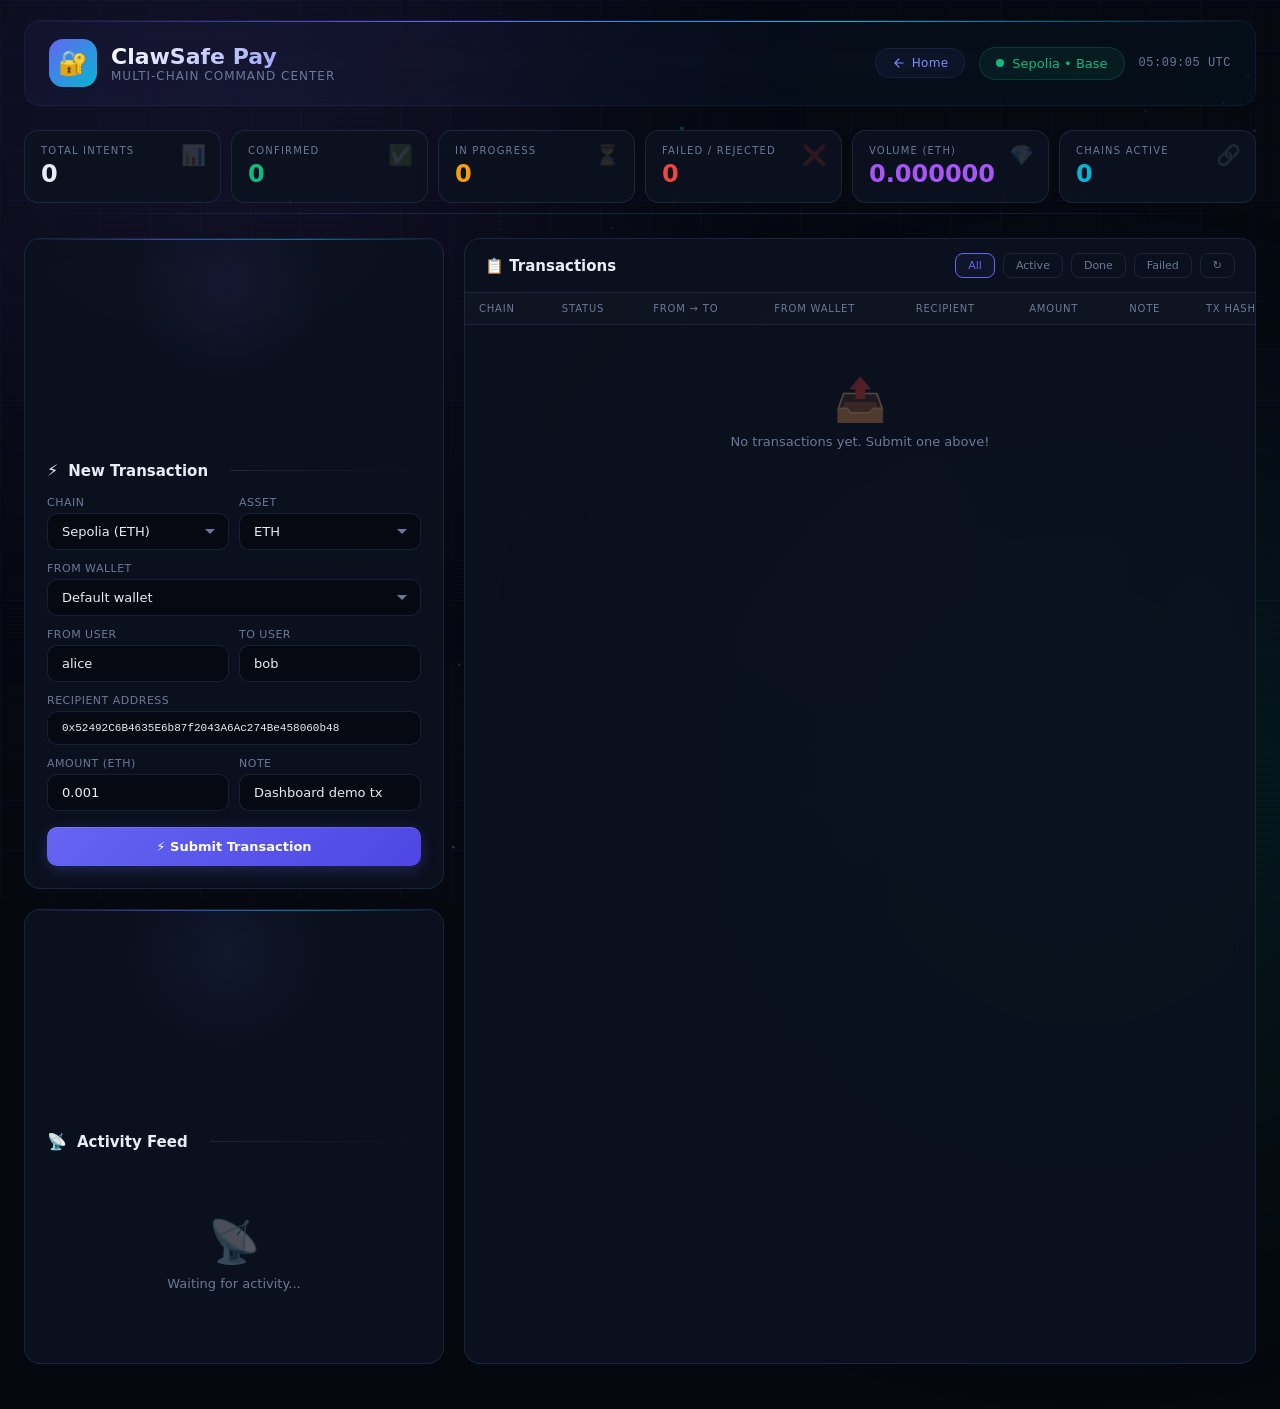
==== dashboard/index.html @ e031e95d "feat: implemented multi-wallet address" ====
<!DOCTYPE html>
<html lang="en">
<head>
<meta charset="UTF-8">
<meta name="viewport" content="width=device-width, initial-scale=1.0">
<title>ClawSafe Pay — Multi-Chain Dashboard</title>
<style>
/* ── Reset & Base ─────────────────────────────────────────────────────── */
*,*::before,*::after{box-sizing:border-box;margin:0;padding:0}
:root{
  --bg:#05080f;--surface:rgba(12,18,32,.85);--surface2:rgba(20,30,52,.7);--border:rgba(56,76,120,.35);
  --text:#e8ecf4;--muted:#6b7a99;--accent:#6366f1;--accent2:#818cf8;
  --green:#10b981;--red:#ef4444;--amber:#f59e0b;--cyan:#06b6d4;
  --blue:#3b82f6;--purple:#a855f7;--pink:#ec4899;
  --glow-accent:rgba(99,102,241,.25);--glow-cyan:rgba(6,182,212,.2);
}
body{font-family:'Inter','SF Pro Display',-apple-system,BlinkMacSystemFont,system-ui,sans-serif;background:var(--bg);color:var(--text);min-height:100vh;overflow-x:hidden}
::selection{background:var(--accent);color:#fff}

/* ── Animated Background ──────────────────────────────────────────────── */
.bg-grid{position:fixed;inset:0;z-index:0;opacity:.04;
  background-image:linear-gradient(var(--accent) 1px,transparent 1px),linear-gradient(90deg,var(--accent) 1px,transparent 1px);
  background-size:50px 50px;animation:gridMove 25s linear infinite}
@keyframes gridMove{to{background-position:50px 50px}}

.bg-glow{position:fixed;width:700px;height:700px;border-radius:50%;filter:blur(140px);opacity:.1;z-index:0;animation:glowPulse 8s ease-in-out infinite alternate}
.bg-glow.g1{background:linear-gradient(135deg,var(--accent),var(--purple));top:-250px;left:-150px}
.bg-glow.g2{background:linear-gradient(135deg,var(--cyan),var(--green));bottom:-250px;right:-150px;animation-delay:4s}
.bg-glow.g3{background:radial-gradient(circle,var(--pink),transparent);top:40%;left:50%;width:400px;height:400px;animation-delay:2s;opacity:.06}
@keyframes glowPulse{0%{opacity:.06;transform:scale(1) rotate(0deg)}100%{opacity:.14;transform:scale(1.15) rotate(3deg)}}

/* Scan line effect */
.scanline{position:fixed;inset:0;z-index:0;pointer-events:none;
  background:repeating-linear-gradient(0deg,transparent,transparent 2px,rgba(99,102,241,.015) 2px,rgba(99,102,241,.015) 4px)}

/* ── Layout ───────────────────────────────────────────────────────────── */
.app{position:relative;z-index:1;max-width:1400px;margin:0 auto;padding:20px 24px}

/* ── Header ───────────────────────────────────────────────────────────── */
header{display:flex;align-items:center;justify-content:space-between;margin-bottom:24px;padding:18px 24px;
  background:linear-gradient(135deg,rgba(99,102,241,.06),rgba(6,182,212,.04));
  border:1px solid rgba(99,102,241,.12);border-radius:16px;backdrop-filter:blur(16px);
  position:relative;overflow:hidden}
header::before{content:'';position:absolute;top:0;left:0;right:0;height:1px;background:linear-gradient(90deg,transparent,var(--accent),var(--cyan),transparent);animation:headerShine 4s linear infinite}
@keyframes headerShine{0%{opacity:.3}50%{opacity:.8}100%{opacity:.3}}

.logo{display:flex;align-items:center;gap:14px}
.logo-icon{width:48px;height:48px;border-radius:14px;
  background:linear-gradient(135deg,var(--accent),var(--cyan));
  display:flex;align-items:center;justify-content:center;font-size:24px;
  position:relative;animation:logoGlow 4s ease-in-out infinite alternate}
.logo-icon::after{content:'';position:absolute;inset:-2px;border-radius:16px;
  background:linear-gradient(135deg,var(--accent),var(--cyan));opacity:0;
  animation:logoRing 4s ease-in-out infinite alternate;filter:blur(8px)}
@keyframes logoGlow{0%{box-shadow:0 0 20px rgba(99,102,241,.4)}100%{box-shadow:0 0 35px rgba(6,182,212,.5)}}
@keyframes logoRing{0%{opacity:.2}100%{opacity:.4}}
.logo h1{font-size:22px;font-weight:700;background:linear-gradient(135deg,#fff,var(--accent2),var(--cyan));-webkit-background-clip:text;-webkit-text-fill-color:transparent;background-size:200% 200%;animation:gradShift 6s ease-in-out infinite}
@keyframes gradShift{0%,100%{background-position:0% 50%}50%{background-position:100% 50%}}
.logo .sub{font-size:12px;color:var(--muted);font-weight:400;letter-spacing:1px;text-transform:uppercase}

.header-right{display:flex;align-items:center;gap:14px}
.chain-selector{display:flex;align-items:center;gap:8px;padding:8px 16px;border-radius:99px;
  background:rgba(16,185,129,.08);border:1px solid rgba(16,185,129,.2);font-size:13px;color:var(--green);font-weight:500}
.chain-dot{width:8px;height:8px;border-radius:50%;background:var(--green);animation:blink 2s ease-in-out infinite;flex-shrink:0}
@keyframes blink{0%,100%{opacity:1}50%{opacity:.3}}
.live-clock{font-family:'JetBrains Mono','Fira Code',monospace;font-size:12px;color:var(--muted);letter-spacing:.5px}

/* ── Stats Bar ────────────────────────────────────────────────────────── */
.stats{display:grid;grid-template-columns:repeat(6,1fr);gap:10px;margin-bottom:24px}
.stat-card{padding:14px 16px;border-radius:14px;background:var(--surface);border:1px solid var(--border);
  transition:all .35s cubic-bezier(.4,0,.2,1);position:relative;overflow:hidden}
.stat-card .stat-icon{position:absolute;top:12px;right:14px;font-size:20px;opacity:.15;transition:all .35s}
.stat-card:hover .stat-icon{opacity:.4;transform:scale(1.2)}
.stat-card::before{content:'';position:absolute;top:0;left:0;right:0;height:2px;opacity:0;transition:opacity .35s}
.stat-card:nth-child(1)::before{background:linear-gradient(90deg,var(--accent),var(--purple))}
.stat-card:nth-child(2)::before{background:linear-gradient(90deg,var(--green),var(--cyan))}
.stat-card:nth-child(3)::before{background:linear-gradient(90deg,var(--amber),var(--pink))}
.stat-card:nth-child(4)::before{background:linear-gradient(90deg,var(--red),var(--amber))}
.stat-card:nth-child(5)::before{background:linear-gradient(90deg,var(--purple),var(--pink))}
.stat-card:nth-child(6)::before{background:linear-gradient(90deg,var(--cyan),var(--blue))}
.stat-card:hover{border-color:var(--accent);transform:translateY(-3px);box-shadow:0 10px 30px rgba(99,102,241,.12)}
.stat-card:hover::before{opacity:1}
.stat-label{font-size:10px;text-transform:uppercase;letter-spacing:1.2px;color:var(--muted);margin-bottom:4px}
.stat-value{font-size:24px;font-weight:700;font-variant-numeric:tabular-nums;transition:all .3s}
.stat-value.green{color:var(--green)}.stat-value.red{color:var(--red)}.stat-value.amber{color:var(--amber)}
.stat-value.blue{color:var(--blue)}.stat-value.purple{color:var(--purple)}.stat-value.cyan{color:var(--cyan)}

/* ── Two Column Layout ────────────────────────────────────────────────── */
.main-grid{display:grid;grid-template-columns:420px 1fr;gap:20px;margin-bottom:24px}

/* ── Form Panel ───────────────────────────────────────────────────────── */
.panel{padding:22px;border-radius:16px;background:var(--surface);border:1px solid var(--border);backdrop-filter:blur(12px);
  position:relative;overflow:hidden}
.panel::before{content:'';position:absolute;top:0;left:0;right:0;height:1px;
  background:linear-gradient(90deg,transparent,var(--accent),var(--cyan),transparent);opacity:.6}
.panel-glow{position:absolute;top:-80px;right:-80px;width:200px;height:200px;border-radius:50%;
  background:radial-gradient(circle,rgba(99,102,241,.08),transparent 70%);pointer-events:none;z-index:0}
.panel>*{position:relative;z-index:1}
.panel-title{font-size:15px;font-weight:600;margin-bottom:16px;display:flex;align-items:center;gap:10px;position:relative}
.panel-title .icon{font-size:16px;animation:pulseIcon 3s ease-in-out infinite}
@keyframes pulseIcon{0%,100%{opacity:.7;transform:scale(1)}50%{opacity:1;transform:scale(1.15)}}
.panel-title::after{content:'';flex:1;height:1px;background:linear-gradient(90deg,var(--border),transparent);margin-left:12px}

.form-stack{display:flex;flex-direction:column;gap:12px}
.form-group{display:flex;flex-direction:column;gap:4px}
.form-row{display:grid;grid-template-columns:1fr 1fr;gap:10px}
.form-group label{font-size:11px;font-weight:500;color:var(--muted);text-transform:uppercase;letter-spacing:.5px}
.form-group input,.form-group textarea,.form-group select{
  width:100%;min-width:0;padding:10px 14px;border-radius:10px;border:1px solid var(--border);background:rgba(5,8,15,.8);
  color:var(--text);font-size:13px;font-family:inherit;transition:all .25s;outline:none;resize:none}
.form-group input:focus,.form-group textarea:focus,.form-group select:focus{border-color:var(--accent);box-shadow:0 0 0 3px rgba(99,102,241,.15),0 0 20px rgba(99,102,241,.08);background:rgba(8,12,22,.95)}
.form-group input::placeholder,.form-group textarea::placeholder{color:#3a4560}
.form-group select{appearance:none;background-image:url("data:image/svg+xml,%3Csvg xmlns='http://www.w3.org/2000/svg' width='12' height='12' fill='%236b7a99'%3E%3Cpath d='M6 8L1 3h10z'/%3E%3C/svg%3E");background-repeat:no-repeat;background-position:calc(100% - 12px) center}
.form-group select option{background:var(--bg);color:var(--text)}
.form-group input.addr-input{font-family:'JetBrains Mono','Fira Code',monospace;font-size:11px;text-overflow:ellipsis}

.btn{display:inline-flex;align-items:center;justify-content:center;gap:8px;padding:12px 28px;
  border-radius:10px;border:none;font-size:13px;font-weight:600;cursor:pointer;transition:all .25s;font-family:inherit;
  position:relative;overflow:hidden}
.btn-primary{background:linear-gradient(135deg,var(--accent),#4f46e5);color:#fff;
  box-shadow:0 4px 15px rgba(99,102,241,.25),inset 0 1px 0 rgba(255,255,255,.1)}
.btn-primary::before{content:'';position:absolute;inset:0;background:linear-gradient(135deg,transparent,rgba(255,255,255,.15),transparent);transform:translateX(-100%);transition:transform .6s}
.btn-primary:hover::before{transform:translateX(100%)}
.btn-primary:hover{transform:translateY(-2px);box-shadow:0 8px 30px rgba(99,102,241,.45),0 0 60px rgba(99,102,241,.15)}
.btn-primary:active{transform:translateY(0);box-shadow:0 2px 10px rgba(99,102,241,.3)}
.btn-primary:disabled{opacity:.5;cursor:not-allowed;transform:none;box-shadow:none}
.btn-primary .btn-glow{position:absolute;inset:-1px;border-radius:inherit;background:linear-gradient(135deg,var(--accent),var(--cyan),var(--purple));opacity:0;z-index:-1;filter:blur(8px);transition:opacity .3s}
.btn-primary:hover .btn-glow{opacity:.5}

/* ── Activity Timeline ────────────────────────────────────────────────── */
.timeline{max-height:300px;overflow-y:auto;scrollbar-width:thin;scrollbar-color:var(--border) transparent}
.timeline::-webkit-scrollbar{width:4px}
.timeline::-webkit-scrollbar-thumb{background:var(--border);border-radius:2px}
.timeline-item{display:flex;gap:12px;padding:10px 0;border-bottom:1px solid rgba(56,76,120,.15);animation:timelineIn .4s ease-out}
@keyframes timelineIn{from{opacity:0;transform:translateX(-8px)}to{opacity:1;transform:translateX(0)}}
.timeline-dot{width:10px;height:10px;border-radius:50%;margin-top:4px;flex-shrink:0;position:relative}
.timeline-dot::after{content:'';position:absolute;top:12px;left:4px;width:2px;height:calc(100% + 8px);background:var(--border)}
.timeline-item:last-child .timeline-dot::after{display:none}
.timeline-dot.broadcast{background:var(--cyan);box-shadow:0 0 8px var(--glow-cyan)}
.timeline-dot.confirmed{background:var(--green);box-shadow:0 0 8px rgba(16,185,129,.4)}
.timeline-dot.pending{background:var(--amber);box-shadow:0 0 8px rgba(245,158,11,.3);animation:dotPulse 1.5s infinite}
.timeline-dot.failed{background:var(--red);box-shadow:0 0 8px rgba(239,68,68,.3)}
.timeline-dot.signing{background:var(--purple);box-shadow:0 0 8px rgba(168,85,247,.3);animation:dotPulse 1.5s infinite}
@keyframes dotPulse{0%,100%{opacity:1;transform:scale(1)}50%{opacity:.5;transform:scale(1.3)}}
.timeline-content{flex:1;min-width:0}
.timeline-title{font-size:12px;font-weight:600;margin-bottom:2px;display:flex;align-items:center;gap:6px}
.timeline-title .chain-tag{font-size:10px;padding:2px 6px;border-radius:4px;background:rgba(99,102,241,.12);color:var(--accent2);font-weight:500}
.timeline-detail{font-size:11px;color:var(--muted);font-family:'JetBrains Mono',monospace}
.timeline-time{font-size:10px;color:var(--muted);margin-top:2px}

/* ── Transaction Table ────────────────────────────────────────────────── */
.table-wrap{border-radius:16px;overflow:hidden;border:1px solid var(--border);background:var(--surface);backdrop-filter:blur(12px)}
.table-header{display:flex;align-items:center;justify-content:space-between;padding:14px 20px;border-bottom:1px solid var(--border)}
.table-header h2{font-size:15px;font-weight:600;display:flex;align-items:center;gap:8px}
.table-controls{display:flex;align-items:center;gap:8px}
.filter-btn{padding:5px 12px;border-radius:8px;border:1px solid var(--border);background:transparent;
  color:var(--muted);cursor:pointer;font-size:11px;font-weight:500;transition:all .2s;font-family:inherit}
.filter-btn:hover,.filter-btn.active{border-color:var(--accent);color:var(--accent);background:rgba(99,102,241,.06)}
.refresh-btn{padding:5px 12px;border-radius:8px;border:1px solid var(--border);background:transparent;
  color:var(--muted);cursor:pointer;font-size:11px;font-weight:500;transition:all .2s;font-family:inherit}
.refresh-btn:hover{border-color:var(--accent);color:var(--accent)}

.table-scroll{overflow-x:auto}
table{width:100%;border-collapse:collapse;min-width:900px}
thead{background:rgba(255,255,255,.015)}
th{padding:10px 14px;text-align:left;font-size:10px;text-transform:uppercase;letter-spacing:.8px;color:var(--muted);font-weight:500;border-bottom:1px solid var(--border);white-space:nowrap}
td{padding:12px 14px;border-bottom:1px solid rgba(56,76,120,.15);font-size:12px;vertical-align:middle}
tr{transition:background .2s}
tr:hover{background:rgba(99,102,241,.04)}
tr:last-child td{border-bottom:none}

.chain-badge{display:inline-flex;align-items:center;gap:4px;padding:3px 8px;border-radius:6px;font-size:10px;font-weight:600;text-transform:uppercase;letter-spacing:.5px}
.chain-badge.sepolia{background:rgba(99,102,241,.12);color:var(--accent2);border:1px solid rgba(99,102,241,.2)}
.chain-badge.base{background:rgba(59,130,246,.12);color:var(--blue);border:1px solid rgba(59,130,246,.2)}
.chain-badge.solana{background:rgba(168,85,247,.12);color:var(--purple);border:1px solid rgba(168,85,247,.2)}
.chain-badge.bitcoin{background:rgba(245,158,11,.12);color:var(--amber);border:1px solid rgba(245,158,11,.2)}

.addr{font-family:'JetBrains Mono','Fira Code',monospace;font-size:11px;color:var(--cyan);word-break:break-all}
.hash-link{color:var(--cyan);text-decoration:none;font-family:'JetBrains Mono','Fira Code',monospace;font-size:11px;
  transition:color .2s;position:relative}
.hash-link:hover{color:#22d3ee;text-decoration:underline}
.amount{font-weight:600;font-variant-numeric:tabular-nums;font-family:'JetBrains Mono',monospace;font-size:12px}
.note-text{color:var(--muted);font-size:11px;max-width:130px;overflow:hidden;text-overflow:ellipsis;white-space:nowrap}
.time-ago{color:var(--muted);font-size:11px;font-family:'JetBrains Mono',monospace}
.error-text{color:var(--red);font-size:10px;max-width:320px;overflow:hidden;text-overflow:ellipsis;white-space:normal;
  line-height:1.4;margin-top:4px;padding:4px 8px;border-radius:6px;background:rgba(239,68,68,.06);border:1px solid rgba(239,68,68,.12)}

/* ── Status Badges ────────────────────────────────────────────────────── */
.status-badge{display:inline-flex;align-items:center;gap:5px;padding:4px 10px;border-radius:99px;font-size:11px;font-weight:600;white-space:nowrap;transition:all .3s}
.status-pending,.status-building,.status-reviewing{background:rgba(99,102,241,.1);color:var(--accent2);border:1px solid rgba(99,102,241,.18)}
.status-signing,.status-pending_auth,.status-approved{background:rgba(245,158,11,.1);color:var(--amber);border:1px solid rgba(245,158,11,.18)}
.status-broadcast{background:rgba(6,182,212,.1);color:var(--cyan);border:1px solid rgba(6,182,212,.18)}
.status-confirmed{background:rgba(16,185,129,.1);color:var(--green);border:1px solid rgba(16,185,129,.18)}
.status-rejected,.status-expired,.status-failed,.status-blocked{background:rgba(239,68,68,.1);color:var(--red);border:1px solid rgba(239,68,68,.18)}

.status-spinner{width:10px;height:10px;border:2px solid transparent;border-top-color:currentColor;border-radius:50%;animation:spin .7s linear infinite;flex-shrink:0}
@keyframes spin{to{transform:rotate(360deg)}}
.status-pulse{width:7px;height:7px;border-radius:50%;background:currentColor;animation:pulse 1.5s ease-in-out infinite;flex-shrink:0}
@keyframes pulse{0%,100%{opacity:1;transform:scale(1)}50%{opacity:.3;transform:scale(1.5)}}
.status-check::before{content:'✓';font-weight:700;font-size:10px}

/* ── Toast Notification ───────────────────────────────────────────────── */
.toast-container{position:fixed;top:20px;right:20px;z-index:9999;display:flex;flex-direction:column;gap:8px}
.toast{padding:14px 20px;border-radius:12px;font-size:12px;font-weight:500;animation:slideIn .35s cubic-bezier(.4,0,.2,1);
  backdrop-filter:blur(12px);border:1px solid;max-width:380px;position:relative;overflow:hidden}
.toast::before{content:'';position:absolute;bottom:0;left:0;height:2px;background:currentColor;animation:toastTimer 4s linear forwards}
@keyframes toastTimer{from{width:100%}to{width:0%}}
.toast.success{background:rgba(16,185,129,.12);border-color:rgba(16,185,129,.25);color:var(--green)}
.toast.error{background:rgba(239,68,68,.12);border-color:rgba(239,68,68,.25);color:var(--red)}
.toast.info{background:rgba(99,102,241,.12);border-color:rgba(99,102,241,.25);color:var(--accent2)}
@keyframes slideIn{from{transform:translateX(110%);opacity:0}to{transform:translateX(0);opacity:1}}
@keyframes slideOut{from{opacity:1}to{transform:translateX(110%);opacity:0}}

/* ── Row Animations ───────────────────────────────────────────────────── */
.row-enter{animation:rowFade .5s ease-out}
@keyframes rowFade{from{opacity:0;transform:translateY(-6px)}to{opacity:1;transform:translateY(0)}}
.status-update{animation:statusFlash .8s ease-out}
@keyframes statusFlash{0%{background:rgba(99,102,241,.12)}100%{background:transparent}}

/* ── Holo Effect on Cards ─────────────────────────────────────────────── */
.holo{position:relative}
.holo::after{content:'';position:absolute;inset:0;border-radius:inherit;opacity:0;transition:opacity .4s;
  background:linear-gradient(135deg,rgba(99,102,241,.06),rgba(6,182,212,.06),rgba(168,85,247,.06));
  pointer-events:none}
.holo:hover::after{opacity:1}

/* ── Particle Canvas ──────────────────────────────────────────────────── */
#particles{position:fixed;inset:0;z-index:0;pointer-events:none}

/* ── Home nav link ────────────────────────────────────────────────────── */
.home-link{display:inline-flex;align-items:center;gap:6px;padding:7px 16px;border-radius:99px;
  background:rgba(99,102,241,.06);border:1px solid rgba(99,102,241,.15);color:var(--accent2);font-size:12px;
  font-weight:500;text-decoration:none;transition:all .25s;letter-spacing:.3px}
.home-link:hover{background:rgba(99,102,241,.12);border-color:rgba(99,102,241,.3);color:#a5b4fc;transform:translateY(-1px);
  box-shadow:0 4px 12px rgba(99,102,241,.15)}
.home-link svg{width:14px;height:14px;transition:transform .25s}
.home-link:hover svg{transform:translateX(-2px)}

/* ── Animated border keyframe ─────────────────────────────────────────── */
@keyframes borderRotate{0%{--angle:0deg}100%{--angle:360deg}}
.table-wrap{position:relative}
.table-wrap::before{content:'';position:absolute;inset:-1px;border-radius:17px;padding:1px;
  background:conic-gradient(from var(--angle,0deg),transparent 25%,var(--accent) 50%,transparent 75%);
  -webkit-mask:linear-gradient(#fff 0 0) content-box,linear-gradient(#fff 0 0);
  -webkit-mask-composite:xor;mask-composite:exclude;opacity:.15;animation:borderRotate 8s linear infinite;pointer-events:none}

/* ── Success ripple on confirmed ──────────────────────────────────────── */
@keyframes successRipple{0%{box-shadow:0 0 0 0 rgba(16,185,129,.3)}70%{box-shadow:0 0 0 8px rgba(16,185,129,0)}100%{box-shadow:0 0 0 0 rgba(16,185,129,0)}}
.status-confirmed{animation:successRipple 2s ease-out}

/* ── Empty state ──────────────────────────────────────────────────────── */
.empty-state{padding:50px 20px;text-align:center;color:var(--muted)}
.empty-state .icon{font-size:42px;margin-bottom:10px;opacity:.3}
.empty-state p{font-size:13px}

/* ── Responsive ───────────────────────────────────────────────────────── */
@media(max-width:1024px){
  .main-grid{grid-template-columns:1fr}
  .stats{grid-template-columns:repeat(3,1fr)}
}
@media(max-width:768px){
  .stats{grid-template-columns:repeat(2,1fr)}
  header{flex-direction:column;gap:12px;text-align:center}
  .header-right{flex-wrap:wrap;justify-content:center}
}

/* ── Keyframe for counter animation ───────────────────────────────────── */
@keyframes countUp{from{opacity:0;transform:translateY(8px)}to{opacity:1;transform:translateY(0)}}
.stat-value[data-anim]{animation:countUp .4s ease-out}

/* ── Glow line under stats ────────────────────────────────────────────── */
.stats-glow{height:1px;margin:-14px 0 24px;background:linear-gradient(90deg,transparent,var(--accent),var(--cyan),var(--purple),transparent);opacity:.2}
</style>
</head>
<body>

<canvas id="particles"></canvas>
<div class="bg-grid"></div>
<div class="bg-glow g1"></div>
<div class="bg-glow g2"></div>
<div class="bg-glow g3"></div>
<div class="scanline"></div>

<div class="app">
  <!-- Header -->
  <header>
    <div class="logo">
      <div class="logo-icon">🔐</div>
      <div>
        <h1>ClawSafe Pay</h1>
        <div class="sub">Multi-Chain Command Center</div>
      </div>
    </div>
    <div class="header-right">
      <a href="/" class="home-link">
        <svg viewBox="0 0 24 24" fill="none" stroke="currentColor" stroke-width="2" stroke-linecap="round" stroke-linejoin="round"><path d="M19 12H5M12 19l-7-7 7-7"/></svg>
        Home
      </a>
      <div class="chain-selector">
        <span class="chain-dot"></span>
        <span id="activeChains">Sepolia &bull; Base</span>
      </div>
      <div class="live-clock" id="liveClock">00:00:00 UTC</div>
    </div>
  </header>

  <!-- Stats -->
  <div class="stats" id="stats">
    <div class="stat-card holo"><span class="stat-icon">📊</span><div class="stat-label">Total Intents</div><div class="stat-value" id="s-total">0</div></div>
    <div class="stat-card holo"><span class="stat-icon">✅</span><div class="stat-label">Confirmed</div><div class="stat-value green" id="s-confirmed">0</div></div>
    <div class="stat-card holo"><span class="stat-icon">⏳</span><div class="stat-label">In Progress</div><div class="stat-value amber" id="s-pending">0</div></div>
    <div class="stat-card holo"><span class="stat-icon">❌</span><div class="stat-label">Failed / Rejected</div><div class="stat-value red" id="s-failed">0</div></div>
    <div class="stat-card holo"><span class="stat-icon">💎</span><div class="stat-label">Volume (ETH)</div><div class="stat-value purple" id="s-volume">0.000000</div></div>
    <div class="stat-card holo"><span class="stat-icon">🔗</span><div class="stat-label">Chains Active</div><div class="stat-value cyan" id="s-chains">0</div></div>
  </div>
  <div class="stats-glow"></div>

  <!-- Main Grid: Form + Timeline | Table -->
  <div class="main-grid">
    <!-- Left: Form + Timeline -->
    <div style="display:flex;flex-direction:column;gap:20px">
      <!-- Submit Form -->
      <div class="panel holo">
        <div class="panel-glow"></div>
        <div class="panel-title"><span class="icon">⚡</span> New Transaction</div>
        <form id="txForm" autocomplete="off">
          <div class="form-stack">
            <div class="form-row">
              <div class="form-group">
                <label>Chain</label>
                <select id="f-chain">
                  <option value="sepolia" selected>Sepolia (ETH)</option>
                  <option value="base">Base (ETH)</option>
                </select>
              </div>
              <div class="form-group">
                <label>Asset</label>
                <select id="f-asset">
                  <option value="ETH" selected>ETH</option>
                  <option value="USDC">USDC</option>
                  <option value="USDT">USDT</option>
                </select>
              </div>
            </div>
            <div class="form-group">
              <label>From Wallet</label>
              <select id="f-wallet">
                <option value="">Default wallet</option>
              </select>
            </div>
            <div class="form-row">
              <div class="form-group">
                <label>From User</label>
                <input type="text" id="f-from" placeholder="alice" value="alice" required>
              </div>
              <div class="form-group">
                <label>To User</label>
                <input type="text" id="f-to" placeholder="bob" value="bob" required>
              </div>
            </div>
            <div class="form-group">
              <label>Recipient Address</label>
              <input type="text" id="f-addr" class="addr-input" placeholder="0x..." value="0x52492C6B4635E6b87f2043A6Ac274Be458060b48" required>
            </div>
            <div class="form-row">
              <div class="form-group">
                <label>Amount (ETH)</label>
                <input type="text" id="f-amount" placeholder="0.01" value="0.001" required>
              </div>
              <div class="form-group">
                <label>Note</label>
                <input type="text" id="f-note" placeholder="Payment for..." value="Dashboard demo tx">
              </div>
            </div>
            <button type="submit" class="btn btn-primary" id="submitBtn" style="width:100%;margin-top:4px">
              <span class="btn-glow"></span>
              <span id="btnText">⚡ Submit Transaction</span>
              <span id="btnSpinner" style="display:none" class="status-spinner"></span>
            </button>
          </div>
        </form>
      </div>

      <!-- Activity Timeline -->
      <div class="panel holo" style="flex:1;min-height:200px">
        <div class="panel-glow"></div>
        <div class="panel-title"><span class="icon">📡</span> Activity Feed</div>
        <div class="timeline" id="timeline">
          <div class="empty-state" id="timelineEmpty">
            <div class="icon">📡</div>
            <p>Waiting for activity...</p>
          </div>
        </div>
      </div>
    </div>

    <!-- Right: Transaction Table -->
    <div class="table-wrap">
      <div class="table-header">
        <h2>📋 Transactions</h2>
        <div class="table-controls">
          <button class="filter-btn active" data-filter="all" onclick="setFilter('all',this)">All</button>
          <button class="filter-btn" data-filter="active" onclick="setFilter('active',this)">Active</button>
          <button class="filter-btn" data-filter="done" onclick="setFilter('done',this)">Done</button>
          <button class="filter-btn" data-filter="failed" onclick="setFilter('failed',this)">Failed</button>
          <button class="refresh-btn" onclick="fetchIntents()">↻</button>
        </div>
      </div>
      <div class="table-scroll">
        <table>
          <thead>
            <tr>
              <th>Chain</th>
              <th>Status</th>
              <th>From → To</th>
              <th>From Wallet</th>
              <th>Recipient</th>
              <th>Amount</th>
              <th>Note</th>
              <th>Tx Hash</th>
              <th>Time</th>
            </tr>
          </thead>
          <tbody id="txBody"></tbody>
        </table>
      </div>
      <div class="empty-state" id="emptyState">
        <div class="icon">📤</div>
        <p>No transactions yet. Submit one above!</p>
      </div>
    </div>
  </div>
</div>

<div class="toast-container" id="toasts"></div>

<script>
const API = window.location.origin;
const API_KEY = 'change-me-publisher-key';
let prevStatuses = {};
let intentCounter = 0;
let pollTimer = null;
let currentFilter = 'all';
let allData = [];

// ── Chain configs ────────────────────────────────────────────────────
const CHAIN_INFO = {
  sepolia: { name:'Sepolia', asset:'ETH', explorer:'https://sepolia.etherscan.io/tx/', color:'accent2', decimals:18 },
  base:    { name:'Base',    asset:'ETH', explorer:'https://sepolia.basescan.org/tx/',  color:'blue',    decimals:18 },
  solana:  { name:'Solana',  asset:'SOL', explorer:'https://explorer.solana.com/tx/',    color:'purple',  decimals:9  },
  bitcoin: { name:'Bitcoin', asset:'BTC', explorer:'https://mempool.space/tx/',          color:'amber',   decimals:8  },
};

// ── Live Clock ───────────────────────────────────────────────────────
function updateClock() {
  const now = new Date();
  document.getElementById('liveClock').textContent =
    now.toISOString().slice(11,19) + ' UTC';
}
setInterval(updateClock, 1000);
updateClock();

// ── Toast ────────────────────────────────────────────────────────────
function toast(msg, type = 'info') {
  const c = document.getElementById('toasts');
  const el = document.createElement('div');
  el.className = `toast ${type}`;
  el.textContent = msg;
  c.appendChild(el);
  setTimeout(() => { el.style.animation = 'slideOut .35s forwards'; setTimeout(() => el.remove(), 350); }, 4000);
}

// ── Format helpers ───────────────────────────────────────────────────
function weiToDisplay(wei, chain) {
  const info = CHAIN_INFO[chain] || CHAIN_INFO.sepolia;
  const d = info.decimals;
  const val = Number(BigInt(wei)) / Math.pow(10, d);
  return val.toFixed(6) + ' ' + info.asset;
}
function weiToEth(wei) { return Number(BigInt(wei)) / 1e18; }
function shortAddr(a) { return a ? a.slice(0, 6) + '\u2026' + a.slice(-4) : ''; }
function shortHash(h) { return h ? h.slice(0, 10) + '\u2026' + h.slice(-6) : ''; }
function timeAgo(iso) {
  const s = Math.floor((Date.now() - new Date(iso).getTime()) / 1000);
  if (s < 60) return s + 's ago';
  if (s < 3600) return Math.floor(s / 60) + 'm ago';
  if (s < 86400) return Math.floor(s / 3600) + 'h ago';
  return Math.floor(s / 86400) + 'd ago';
}

function chainBadge(chain) {
  const c = chain || 'sepolia';
  const info = CHAIN_INFO[c] || { name: c };
  return `<span class="chain-badge ${c}">${info.name}</span>`;
}

function explorerLink(hash, chain) {
  if (!hash) return '\u2014';
  const info = CHAIN_INFO[chain] || CHAIN_INFO.sepolia;
  return `<a class="hash-link" href="${info.explorer}${hash}" target="_blank" rel="noopener">${shortHash(hash)}</a>`;
}

function statusBadge(status) {
  const inProgress = ['pending', 'building', 'reviewing'].includes(status);
  const pendingAuth = ['signing', 'pending_auth', 'approved'].includes(status);
  const confirmed = status === 'confirmed';
  const broadcast = status === 'broadcast';
  let inner = '';
  if (inProgress) inner = '<span class="status-spinner"></span>';
  else if (pendingAuth) inner = '<span class="status-pulse"></span>';
  else if (confirmed) inner = '<span class="status-check"></span>';
  else if (broadcast) inner = '<span class="status-spinner"></span>';
  return `<span class="status-badge status-${status}">${inner}${status.replace(/_/g, ' ')}</span>`;
}

// ── Filter ───────────────────────────────────────────────────────────
function setFilter(f, btn) {
  currentFilter = f;
  document.querySelectorAll('.filter-btn').forEach(b => b.classList.remove('active'));
  if (btn) btn.classList.add('active');
  renderTable(allData);
}

function filterData(data) {
  if (currentFilter === 'all') return data;
  const activeStatuses = ['pending','building','reviewing','signing','pending_auth','approved','broadcast'];
  const doneStatuses = ['confirmed'];
  const failedStatuses = ['failed','rejected','expired','blocked','sign_failed'];
  if (currentFilter === 'active') return data.filter(d => activeStatuses.includes(d.status));
  if (currentFilter === 'done') return data.filter(d => doneStatuses.includes(d.status));
  if (currentFilter === 'failed') return data.filter(d => failedStatuses.includes(d.status));
  return data;
}

// ── Fetch intents ────────────────────────────────────────────────────
async function fetchIntents() {
  try {
    const r = await fetch(`${API}/intents`, { headers: { 'X-API-Key': API_KEY } });
    if (!r.ok) throw new Error(`HTTP ${r.status}`);
    const data = await r.json();
    allData = data;
    renderTable(data);
    renderStats(data);
    renderTimeline(data);
  } catch (e) {
    console.error('Fetch error:', e);
  }
}

function renderStats(data) {
  const total = data.length;
  const confirmed = data.filter(d => d.status === 'confirmed').length;
  const pending = data.filter(d => ['signing','pending_auth','approved','pending','building','reviewing','broadcast'].includes(d.status)).length;
  const failed = data.filter(d => ['failed','rejected','expired','blocked'].includes(d.status)).length;
  const vol = data.filter(d => d.status === 'confirmed').reduce((s, d) => s + weiToEth(d.amount_wei), 0);
  const chains = new Set(data.map(d => d.chain || 'sepolia')).size;

  animateValue('s-total', total);
  animateValue('s-confirmed', confirmed);
  animateValue('s-pending', pending);
  animateValue('s-failed', failed);
  document.getElementById('s-volume').textContent = vol.toFixed(6);
  document.getElementById('s-chains').textContent = chains;
}

function animateValue(id, newVal) {
  const el = document.getElementById(id);
  const old = parseInt(el.textContent) || 0;
  if (old !== newVal) {
    el.textContent = newVal;
    el.style.transform = 'scale(1.2)';
    el.style.transition = 'transform .2s';
    setTimeout(() => el.style.transform = 'scale(1)', 200);
  }
}

function renderTimeline(data) {
  const container = document.getElementById('timeline');
  const emptyEl = document.getElementById('timelineEmpty');
  if (!data.length) { emptyEl.style.display = 'block'; return; }
  emptyEl.style.display = 'none';

  const recent = data.slice(0, 15);
  const html = recent.map(d => {
    const chain = d.chain || 'sepolia';
    const info = CHAIN_INFO[chain] || CHAIN_INFO.sepolia;
    let dotClass = 'pending';
    if (d.status === 'confirmed') dotClass = 'confirmed';
    else if (d.status === 'broadcast') dotClass = 'broadcast';
    else if (['signing','pending_auth','approved'].includes(d.status)) dotClass = 'signing';
    else if (['failed','rejected','expired','blocked'].includes(d.status)) dotClass = 'failed';

    return `<div class="timeline-item">
      <div class="timeline-dot ${dotClass}"></div>
      <div class="timeline-content">
        <div class="timeline-title">
          ${d.from_user} \u2192 ${d.to_user}
          <span class="chain-tag">${info.name}</span>
        </div>
        <div class="timeline-detail">${weiToDisplay(d.amount_wei, chain)} \u2022 ${statusBadge(d.status)}</div>
        <div class="timeline-time">${timeAgo(d.created_at)}</div>
      </div>
    </div>`;
  }).join('');
  container.innerHTML = html;
}

function renderTable(data) {
  const filtered = filterData(data);
  const body = document.getElementById('txBody');
  const empty = document.getElementById('emptyState');
  empty.style.display = filtered.length ? 'none' : 'block';

  const html = filtered.map(d => {
    const chain = d.chain || 'sepolia';
    const isNew = !prevStatuses[d.intent_id];
    const changed = prevStatuses[d.intent_id] && prevStatuses[d.intent_id] !== d.status;
    prevStatuses[d.intent_id] = d.status;
    const cls = isNew ? 'row-enter' : (changed ? 'status-update' : '');
    const errTip = d.error_message ? `<div class="error-text" title="${d.error_message.replace(/"/g, '&quot;')}">\u26A0 ${d.error_message}</div>` : '';
    return `<tr class="${cls}">
      <td>${chainBadge(chain)}</td>
      <td>${statusBadge(d.status)}${errTip}</td>
      <td><strong>${d.from_user}</strong> \u2192 <strong>${d.to_user}</strong></td>
      <td class="addr">${d.from_address ? shortAddr(d.from_address) : '\u2014 default'}</td>
      <td class="addr">${shortAddr(d.to_address)}</td>
      <td class="amount">${weiToDisplay(d.amount_wei, chain)}</td>
      <td class="note-text" title="${(d.note||'').replace(/"/g,'&quot;')}">${d.note || '\u2014'}</td>
      <td>${explorerLink(d.tx_hash, chain)}</td>
      <td class="time-ago">${timeAgo(d.created_at)}</td>
    </tr>`;
  }).join('');
  body.innerHTML = html;
}

// ── Submit new intent ────────────────────────────────────────────────
document.getElementById('txForm').addEventListener('submit', async (e) => {
  e.preventDefault();
  const btn = document.getElementById('submitBtn');
  const btnText = document.getElementById('btnText');
  const btnSpin = document.getElementById('btnSpinner');
  btn.disabled = true;
  btnText.textContent = 'Submitting\u2026';
  btnSpin.style.display = 'inline-block';

  const chain = document.getElementById('f-chain').value;
  const asset = document.getElementById('f-asset').value;
  const ethAmount = parseFloat(document.getElementById('f-amount').value);
  const amountWei = BigInt(Math.round(ethAmount * 1e18)).toString();

  intentCounter++;
  const intentId = `dash-${Date.now()}-${intentCounter}`;

  try {
    const r = await fetch(`${API}/intent`, {
      method: 'POST',
      headers: { 'Content-Type': 'application/json', 'X-API-Key': API_KEY },
      body: JSON.stringify({
        intent_id: intentId,
        from_user: document.getElementById('f-from').value,
        to_user: document.getElementById('f-to').value,
        to_address: document.getElementById('f-addr').value,
        from_address: document.getElementById('f-wallet').value,
        amount_wei: amountWei,
        note: document.getElementById('f-note').value,
        chain: chain,
        asset: asset,
      }),
    });
    const data = await r.json();
    if (r.ok) {
      toast(`\u2713 ${intentId} submitted on ${chain}`, 'success');
      fetchIntents();
      startFastPoll();
    } else {
      toast(`\u2717 ${data.detail || JSON.stringify(data)}`, 'error');
    }
  } catch (err) {
    toast(`\u2717 Network error: ${err.message}`, 'error');
  } finally {
    btn.disabled = false;
    btnText.textContent = '\u26A1 Submit Transaction';
    btnSpin.style.display = 'none';
  }
});

// ── Polling ──────────────────────────────────────────────────────────
let fastPollCount = 0;
function startFastPoll() {
  fastPollCount = 0;
  if (pollTimer) clearInterval(pollTimer);
  pollTimer = setInterval(() => {
    fetchIntents();
    fastPollCount++;
    if (fastPollCount > 30) {
      clearInterval(pollTimer);
      pollTimer = setInterval(fetchIntents, 10000);
    }
  }, 3000);
}

// Initial load + slow poll
fetchWallets();
fetchIntents();
pollTimer = setInterval(fetchIntents, 10000);

// ── Fetch available wallets ────────────────────────────────────────────
async function fetchWallets() {
  try {
    const r = await fetch(`${API}/wallets`, { headers: { 'X-API-Key': API_KEY } });
    if (!r.ok) return;
    const data = await r.json();
    const sel = document.getElementById('f-wallet');
    sel.innerHTML = '';
    if (data.wallets && data.wallets.length) {
      data.wallets.forEach((addr, i) => {
        const opt = document.createElement('option');
        opt.value = addr;
        const isDefault = addr.toLowerCase() === (data.default || '').toLowerCase();
        opt.textContent = shortAddr(addr) + (isDefault ? ' (default)' : '');
        if (isDefault) opt.selected = true;
        sel.appendChild(opt);
      });
    } else {
      const opt = document.createElement('option');
      opt.value = '';
      opt.textContent = 'Default wallet';
      sel.appendChild(opt);
    }
  } catch (e) {
    console.error('Failed to fetch wallets:', e);
  }
}

// ── Particle Background ──────────────────────────────────────────────
(function() {
  const canvas = document.getElementById('particles');
  const ctx = canvas.getContext('2d');
  let w, h, particles = [];

  function resize() {
    w = canvas.width = window.innerWidth;
    h = canvas.height = window.innerHeight;
  }
  window.addEventListener('resize', resize);
  resize();

  const COLORS = ['99,102,241','6,182,212','168,85,247','16,185,129'];
  const COUNT = 60;

  for (let i = 0; i < COUNT; i++) {
    particles.push({
      x: Math.random() * w,
      y: Math.random() * h,
      vx: (Math.random() - 0.5) * 0.3,
      vy: (Math.random() - 0.5) * 0.3,
      r: Math.random() * 1.5 + 0.5,
      color: COLORS[Math.floor(Math.random() * COLORS.length)],
      alpha: Math.random() * 0.4 + 0.1,
    });
  }

  function draw() {
    ctx.clearRect(0, 0, w, h);
    for (const p of particles) {
      p.x += p.vx;
      p.y += p.vy;
      if (p.x < 0) p.x = w;
      if (p.x > w) p.x = 0;
      if (p.y < 0) p.y = h;
      if (p.y > h) p.y = 0;
      ctx.beginPath();
      ctx.arc(p.x, p.y, p.r, 0, Math.PI * 2);
      ctx.fillStyle = `rgba(${p.color},${p.alpha})`;
      ctx.fill();
    }
    // Draw connections
    for (let i = 0; i < particles.length; i++) {
      for (let j = i + 1; j < particles.length; j++) {
        const dx = particles[i].x - particles[j].x;
        const dy = particles[i].y - particles[j].y;
        const dist = Math.sqrt(dx * dx + dy * dy);
        if (dist < 120) {
          ctx.beginPath();
          ctx.moveTo(particles[i].x, particles[i].y);
          ctx.lineTo(particles[j].x, particles[j].y);
          ctx.strokeStyle = `rgba(99,102,241,${0.06 * (1 - dist / 120)})`;
          ctx.lineWidth = 0.5;
          ctx.stroke();
        }
      }
    }
    requestAnimationFrame(draw);
  }
  draw();
})();
</script>
</body>
</html>
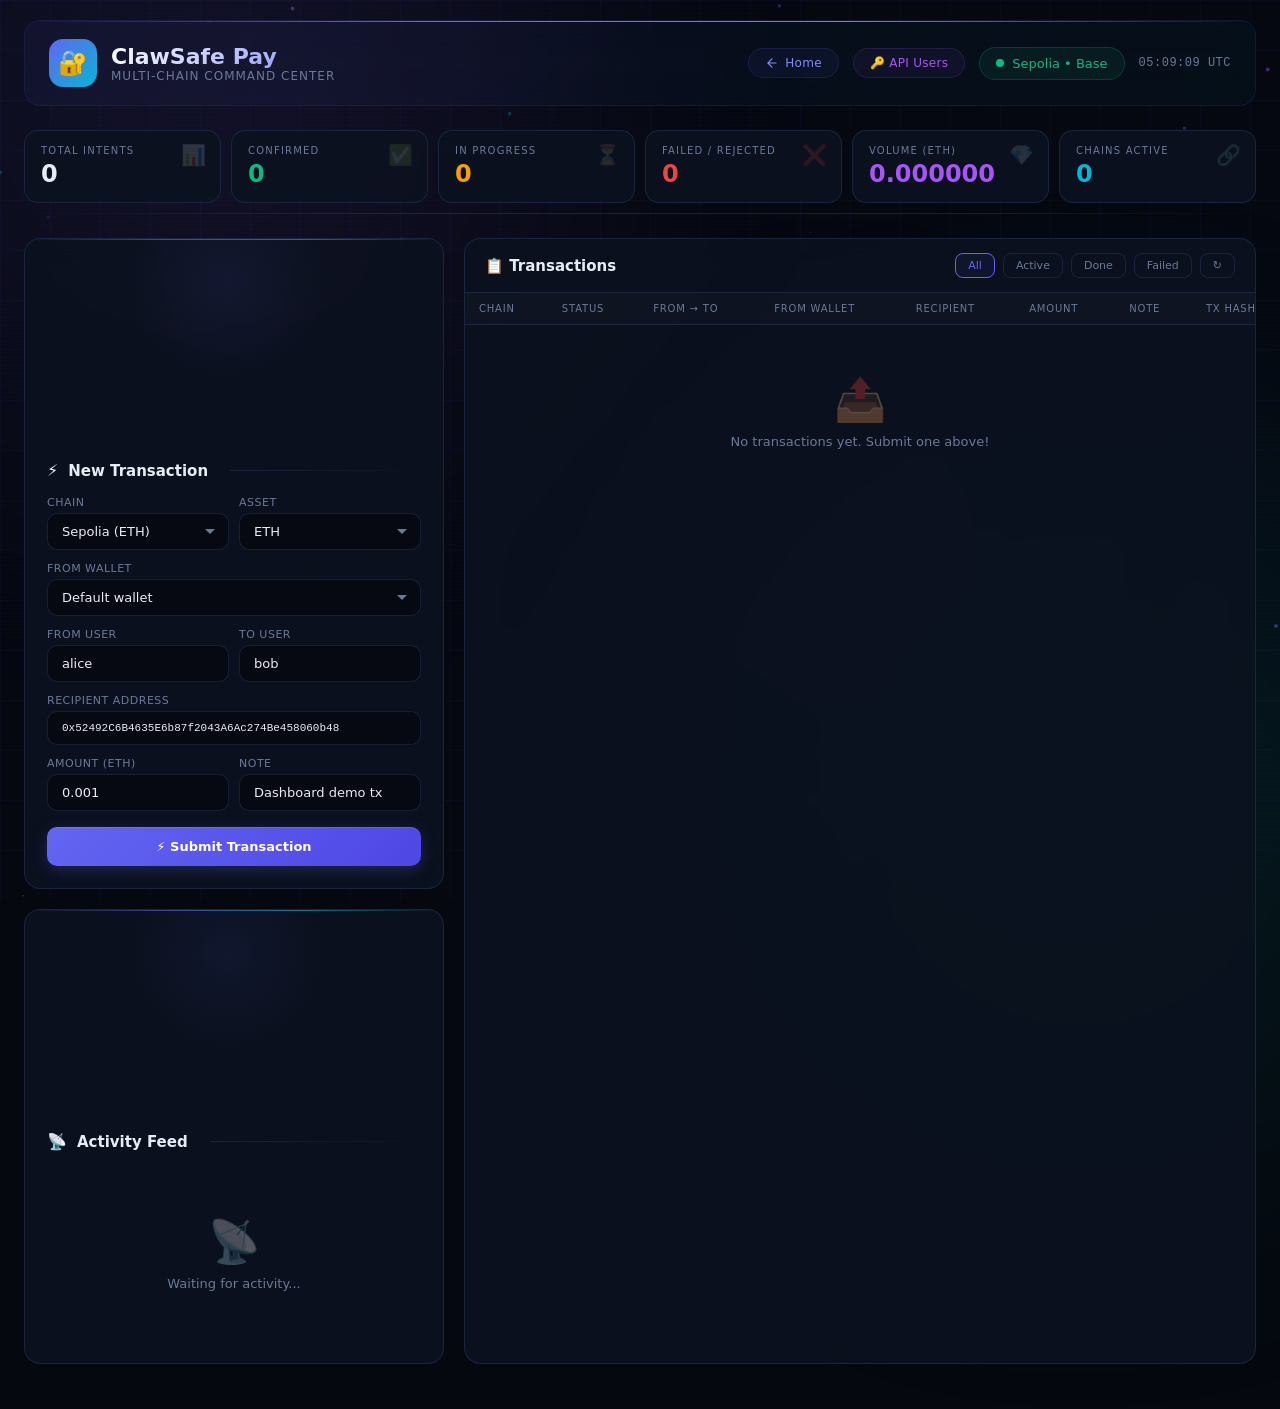
==== commit 728e04ac: "feat: added API key user admin" ====
--- a/dashboard/index.html
+++ b/dashboard/index.html
@@ -295,6 +295,9 @@
       <a href="/" class="home-link">
         <svg viewBox="0 0 24 24" fill="none" stroke="currentColor" stroke-width="2" stroke-linecap="round" stroke-linejoin="round"><path d="M19 12H5M12 19l-7-7 7-7"/></svg>
         Home
+      </a>
+      <a href="/dashboard/api-users" class="home-link" style="background:rgba(168,85,247,.06);border-color:rgba(168,85,247,.15);color:#a855f7">
+        🔑 API Users
       </a>
       <div class="chain-selector">
         <span class="chain-dot"></span>
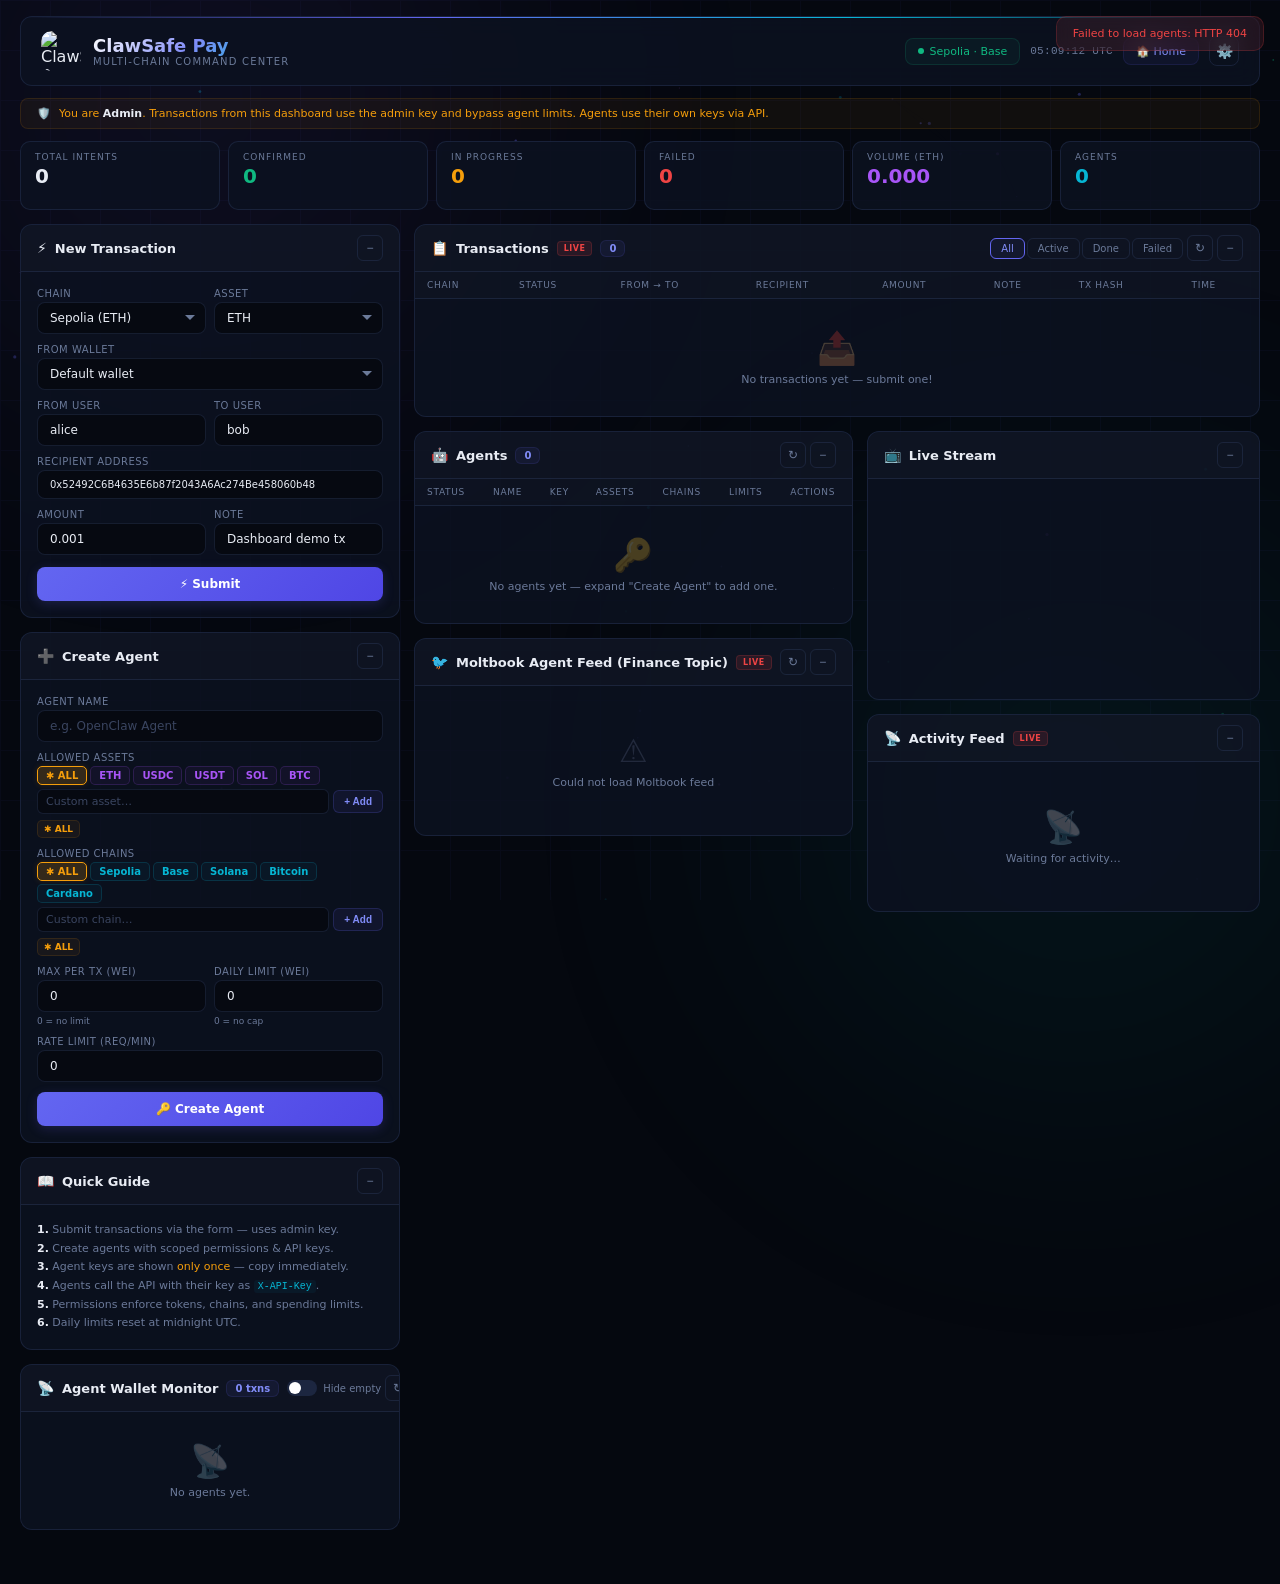
==== commit d2cbf32d: "feat: frontend overhaul" ====
--- a/dashboard/index.html
+++ b/dashboard/index.html
@@ -2,274 +2,363 @@
 <html lang="en">
 <head>
 <meta charset="UTF-8">
-<meta name="viewport" content="width=device-width, initial-scale=1.0">
-<title>ClawSafe Pay — Multi-Chain Dashboard</title>
+<meta name="viewport" content="width=device-width,initial-scale=1">
+<title>ClawSafe Pay — Command Center</title>
 <style>
-/* ── Reset & Base ─────────────────────────────────────────────────────── */
+/* ── Reset & Vars ─────────────────────────────────────────────────── */
 *,*::before,*::after{box-sizing:border-box;margin:0;padding:0}
-:root{
-  --bg:#05080f;--surface:rgba(12,18,32,.85);--surface2:rgba(20,30,52,.7);--border:rgba(56,76,120,.35);
+:root,html[data-theme="midnight"]{
+  --bg:#05080f;--surface:rgba(12,18,32,.88);--surface2:rgba(20,30,52,.7);
+  --border:rgba(56,76,120,.3);--border-hi:rgba(99,102,241,.3);
   --text:#e8ecf4;--muted:#6b7a99;--accent:#6366f1;--accent2:#818cf8;
   --green:#10b981;--red:#ef4444;--amber:#f59e0b;--cyan:#06b6d4;
   --blue:#3b82f6;--purple:#a855f7;--pink:#ec4899;
-  --glow-accent:rgba(99,102,241,.25);--glow-cyan:rgba(6,182,212,.2);
+  --input-bg:rgba(5,8,15,.8);--grid-color:var(--accent);--surface-hover:rgba(99,102,241,.03);
+}
+html[data-theme="slate"]{
+  --bg:#1a1d23;--surface:rgba(38,42,52,.92);--surface2:rgba(48,54,66,.8);
+  --border:rgba(82,88,102,.35);--border-hi:rgba(129,140,248,.3);
+  --text:#e2e4e9;--muted:#8b92a5;--accent:#818cf8;--accent2:#a5b4fc;
+  --green:#34d399;--red:#f87171;--amber:#fbbf24;--cyan:#22d3ee;
+  --blue:#60a5fa;--purple:#c084fc;--pink:#f472b6;
+  --input-bg:rgba(26,29,35,.9);--grid-color:var(--accent);--surface-hover:rgba(129,140,248,.04);
+}
+html[data-theme="ocean"]{
+  --bg:#0c1929;--surface:rgba(16,33,58,.9);--surface2:rgba(22,45,76,.75);
+  --border:rgba(50,100,160,.3);--border-hi:rgba(56,189,248,.3);
+  --text:#dbeafe;--muted:#7097c4;--accent:#38bdf8;--accent2:#7dd3fc;
+  --green:#10b981;--red:#fb7185;--amber:#fbbf24;--cyan:#22d3ee;
+  --blue:#60a5fa;--purple:#a78bfa;--pink:#f472b6;
+  --input-bg:rgba(8,20,38,.85);--grid-color:var(--cyan);--surface-hover:rgba(56,189,248,.04);
+}
+html[data-theme="sand"]{
+  --bg:#f5f0e8;--surface:rgba(255,255,255,.88);--surface2:rgba(245,240,232,.7);
+  --border:rgba(180,170,150,.3);--border-hi:rgba(180,120,60,.3);
+  --text:#2c2416;--muted:#8a7e6e;--accent:#b47a3c;--accent2:#c49254;
+  --green:#059669;--red:#dc2626;--amber:#d97706;--cyan:#0891b2;
+  --blue:#2563eb;--purple:#7c3aed;--pink:#db2777;
+  --input-bg:rgba(255,252,245,.95);--grid-color:var(--accent);--surface-hover:rgba(180,120,60,.04);
+}
+html[data-theme="cloud"]{
+  --bg:#f0f4f8;--surface:rgba(255,255,255,.92);--surface2:rgba(240,244,248,.8);
+  --border:rgba(160,175,195,.3);--border-hi:rgba(99,102,241,.25);
+  --text:#1e293b;--muted:#64748b;--accent:#6366f1;--accent2:#818cf8;
+  --green:#059669;--red:#dc2626;--amber:#d97706;--cyan:#0891b2;
+  --blue:#2563eb;--purple:#7c3aed;--pink:#db2777;
+  --input-bg:rgba(255,255,255,.95);--grid-color:#94a3b8;--surface-hover:rgba(99,102,241,.04);
+}
+html[data-theme="mint"]{
+  --bg:#ecfdf5;--surface:rgba(255,255,255,.9);--surface2:rgba(236,253,245,.8);
+  --border:rgba(110,190,160,.25);--border-hi:rgba(16,185,129,.3);
+  --text:#14332a;--muted:#4a7766;--accent:#059669;--accent2:#10b981;
+  --green:#059669;--red:#dc2626;--amber:#d97706;--cyan:#0891b2;
+  --blue:#2563eb;--purple:#7c3aed;--pink:#db2777;
+  --input-bg:rgba(255,255,255,.95);--grid-color:var(--accent);--surface-hover:rgba(16,185,129,.04);
 }
 body{font-family:'Inter','SF Pro Display',-apple-system,BlinkMacSystemFont,system-ui,sans-serif;background:var(--bg);color:var(--text);min-height:100vh;overflow-x:hidden}
 ::selection{background:var(--accent);color:#fff}
 
-/* ── Animated Background ──────────────────────────────────────────────── */
+/* ── Background ───────────────────────────────────────────────────── */
 .bg-grid{position:fixed;inset:0;z-index:0;opacity:.04;
-  background-image:linear-gradient(var(--accent) 1px,transparent 1px),linear-gradient(90deg,var(--accent) 1px,transparent 1px);
-  background-size:50px 50px;animation:gridMove 25s linear infinite}
-@keyframes gridMove{to{background-position:50px 50px}}
-
-.bg-glow{position:fixed;width:700px;height:700px;border-radius:50%;filter:blur(140px);opacity:.1;z-index:0;animation:glowPulse 8s ease-in-out infinite alternate}
-.bg-glow.g1{background:linear-gradient(135deg,var(--accent),var(--purple));top:-250px;left:-150px}
-.bg-glow.g2{background:linear-gradient(135deg,var(--cyan),var(--green));bottom:-250px;right:-150px;animation-delay:4s}
-.bg-glow.g3{background:radial-gradient(circle,var(--pink),transparent);top:40%;left:50%;width:400px;height:400px;animation-delay:2s;opacity:.06}
-@keyframes glowPulse{0%{opacity:.06;transform:scale(1) rotate(0deg)}100%{opacity:.14;transform:scale(1.15) rotate(3deg)}}
-
-/* Scan line effect */
-.scanline{position:fixed;inset:0;z-index:0;pointer-events:none;
-  background:repeating-linear-gradient(0deg,transparent,transparent 2px,rgba(99,102,241,.015) 2px,rgba(99,102,241,.015) 4px)}
-
-/* ── Layout ───────────────────────────────────────────────────────────── */
-.app{position:relative;z-index:1;max-width:1400px;margin:0 auto;padding:20px 24px}
-
-/* ── Header ───────────────────────────────────────────────────────────── */
-header{display:flex;align-items:center;justify-content:space-between;margin-bottom:24px;padding:18px 24px;
-  background:linear-gradient(135deg,rgba(99,102,241,.06),rgba(6,182,212,.04));
-  border:1px solid rgba(99,102,241,.12);border-radius:16px;backdrop-filter:blur(16px);
-  position:relative;overflow:hidden}
-header::before{content:'';position:absolute;top:0;left:0;right:0;height:1px;background:linear-gradient(90deg,transparent,var(--accent),var(--cyan),transparent);animation:headerShine 4s linear infinite}
-@keyframes headerShine{0%{opacity:.3}50%{opacity:.8}100%{opacity:.3}}
-
-.logo{display:flex;align-items:center;gap:14px}
-.logo-icon{width:48px;height:48px;border-radius:14px;
-  background:linear-gradient(135deg,var(--accent),var(--cyan));
-  display:flex;align-items:center;justify-content:center;font-size:24px;
-  position:relative;animation:logoGlow 4s ease-in-out infinite alternate}
-.logo-icon::after{content:'';position:absolute;inset:-2px;border-radius:16px;
-  background:linear-gradient(135deg,var(--accent),var(--cyan));opacity:0;
-  animation:logoRing 4s ease-in-out infinite alternate;filter:blur(8px)}
-@keyframes logoGlow{0%{box-shadow:0 0 20px rgba(99,102,241,.4)}100%{box-shadow:0 0 35px rgba(6,182,212,.5)}}
-@keyframes logoRing{0%{opacity:.2}100%{opacity:.4}}
-.logo h1{font-size:22px;font-weight:700;background:linear-gradient(135deg,#fff,var(--accent2),var(--cyan));-webkit-background-clip:text;-webkit-text-fill-color:transparent;background-size:200% 200%;animation:gradShift 6s ease-in-out infinite}
-@keyframes gradShift{0%,100%{background-position:0% 50%}50%{background-position:100% 50%}}
-.logo .sub{font-size:12px;color:var(--muted);font-weight:400;letter-spacing:1px;text-transform:uppercase}
-
-.header-right{display:flex;align-items:center;gap:14px}
-.chain-selector{display:flex;align-items:center;gap:8px;padding:8px 16px;border-radius:99px;
-  background:rgba(16,185,129,.08);border:1px solid rgba(16,185,129,.2);font-size:13px;color:var(--green);font-weight:500}
-.chain-dot{width:8px;height:8px;border-radius:50%;background:var(--green);animation:blink 2s ease-in-out infinite;flex-shrink:0}
+  background-image:linear-gradient(var(--grid-color,var(--accent)) 1px,transparent 1px),linear-gradient(90deg,var(--grid-color,var(--accent)) 1px,transparent 1px);
+  background-size:50px 50px;animation:gridDrift 30s linear infinite}
+@keyframes gridDrift{to{background-position:50px 50px}}
+.bg-glow{position:fixed;width:600px;height:600px;border-radius:50%;filter:blur(140px);opacity:.08;z-index:0;animation:glowPulse 8s ease-in-out infinite alternate}
+.bg-glow.g1{background:linear-gradient(135deg,var(--accent),var(--purple));top:-200px;left:-100px}
+.bg-glow.g2{background:linear-gradient(135deg,var(--cyan),var(--green));bottom:-200px;right:-100px;animation-delay:4s}
+@keyframes glowPulse{0%{opacity:.06;transform:scale(1)}100%{opacity:.12;transform:scale(1.1)}}
+#particles{position:fixed;inset:0;z-index:0;pointer-events:none}
+
+/* ── App Container ────────────────────────────────────────────────── */
+.app{position:relative;z-index:1;max-width:1440px;margin:0 auto;padding:16px 20px 40px}
+
+/* ── Header ───────────────────────────────────────────────────────── */
+header{display:flex;align-items:center;justify-content:space-between;margin-bottom:12px;padding:14px 20px;
+  background:var(--surface);border:1px solid var(--border);border-radius:12px;backdrop-filter:blur(12px);position:relative;overflow:visible;z-index:50}
+header::before{content:'';position:absolute;top:0;left:0;right:0;height:1px;background:linear-gradient(90deg,transparent,var(--accent),var(--cyan),transparent);animation:shimmer 4s linear infinite}
+@keyframes shimmer{0%{opacity:.3}50%{opacity:.7}100%{opacity:.3}}
+.logo{display:flex;align-items:center;gap:12px}
+.logo-icon{width:40px;height:40px;border-radius:10px;overflow:hidden;flex-shrink:0}
+.logo-icon img{width:100%;height:100%;object-fit:cover;border-radius:inherit}
+.logo h1{font-size:18px;font-weight:700;background:linear-gradient(135deg,#fff,var(--accent2),var(--cyan));-webkit-background-clip:text;-webkit-text-fill-color:transparent}
+.logo .sub{font-size:10px;color:var(--muted);letter-spacing:1.2px;text-transform:uppercase}
+.hdr-right{display:flex;align-items:center;gap:10px}
+.sys-badge{display:flex;align-items:center;gap:6px;padding:6px 12px;border-radius:8px;background:rgba(16,185,129,.06);border:1px solid rgba(16,185,129,.15);font-size:11px;color:var(--green);font-weight:500}
+.sys-dot{width:6px;height:6px;border-radius:50%;background:var(--green);animation:blink 2s ease-in-out infinite}
 @keyframes blink{0%,100%{opacity:1}50%{opacity:.3}}
-.live-clock{font-family:'JetBrains Mono','Fira Code',monospace;font-size:12px;color:var(--muted);letter-spacing:.5px}
-
-/* ── Stats Bar ────────────────────────────────────────────────────────── */
-.stats{display:grid;grid-template-columns:repeat(6,1fr);gap:10px;margin-bottom:24px}
-.stat-card{padding:14px 16px;border-radius:14px;background:var(--surface);border:1px solid var(--border);
-  transition:all .35s cubic-bezier(.4,0,.2,1);position:relative;overflow:hidden}
-.stat-card .stat-icon{position:absolute;top:12px;right:14px;font-size:20px;opacity:.15;transition:all .35s}
-.stat-card:hover .stat-icon{opacity:.4;transform:scale(1.2)}
-.stat-card::before{content:'';position:absolute;top:0;left:0;right:0;height:2px;opacity:0;transition:opacity .35s}
+.hdr-clock{font-family:'JetBrains Mono','Fira Code',monospace;font-size:11px;color:var(--muted);letter-spacing:.3px}
+.hdr-link{padding:6px 12px;border-radius:8px;background:rgba(99,102,241,.06);border:1px solid rgba(99,102,241,.12);color:var(--accent2);font-size:11px;font-weight:500;text-decoration:none;transition:all .2s}
+.hdr-link:hover{background:rgba(99,102,241,.12);border-color:rgba(99,102,241,.3)}
+
+/* ── Admin Banner ─────────────────────────────────────────────────── */
+.admin-banner{display:flex;align-items:center;gap:8px;padding:8px 16px;margin-bottom:12px;border-radius:8px;background:rgba(245,158,11,.05);border:1px solid rgba(245,158,11,.12);font-size:11px;color:var(--amber)}
+.admin-banner a{color:var(--cyan)}
+.admin-banner strong{color:var(--text)}
+
+/* ── Stats Row ────────────────────────────────────────────────────── */
+.stats{display:grid;grid-template-columns:repeat(6,1fr);gap:8px;margin-bottom:14px}
+.stat-card{padding:10px 14px;border-radius:10px;background:var(--surface);border:1px solid var(--border);transition:all .3s;position:relative;overflow:hidden}
+.stat-card::before{content:'';position:absolute;top:0;left:0;right:0;height:2px;opacity:0;transition:opacity .3s}
 .stat-card:nth-child(1)::before{background:linear-gradient(90deg,var(--accent),var(--purple))}
 .stat-card:nth-child(2)::before{background:linear-gradient(90deg,var(--green),var(--cyan))}
 .stat-card:nth-child(3)::before{background:linear-gradient(90deg,var(--amber),var(--pink))}
 .stat-card:nth-child(4)::before{background:linear-gradient(90deg,var(--red),var(--amber))}
 .stat-card:nth-child(5)::before{background:linear-gradient(90deg,var(--purple),var(--pink))}
 .stat-card:nth-child(6)::before{background:linear-gradient(90deg,var(--cyan),var(--blue))}
-.stat-card:hover{border-color:var(--accent);transform:translateY(-3px);box-shadow:0 10px 30px rgba(99,102,241,.12)}
+.stat-card:hover{border-color:var(--border-hi);transform:translateY(-2px);box-shadow:0 6px 20px rgba(99,102,241,.1)}
 .stat-card:hover::before{opacity:1}
-.stat-label{font-size:10px;text-transform:uppercase;letter-spacing:1.2px;color:var(--muted);margin-bottom:4px}
-.stat-value{font-size:24px;font-weight:700;font-variant-numeric:tabular-nums;transition:all .3s}
-.stat-value.green{color:var(--green)}.stat-value.red{color:var(--red)}.stat-value.amber{color:var(--amber)}
-.stat-value.blue{color:var(--blue)}.stat-value.purple{color:var(--purple)}.stat-value.cyan{color:var(--cyan)}
-
-/* ── Two Column Layout ────────────────────────────────────────────────── */
-.main-grid{display:grid;grid-template-columns:420px 1fr;gap:20px;margin-bottom:24px}
-
-/* ── Form Panel ───────────────────────────────────────────────────────── */
-.panel{padding:22px;border-radius:16px;background:var(--surface);border:1px solid var(--border);backdrop-filter:blur(12px);
-  position:relative;overflow:hidden}
-.panel::before{content:'';position:absolute;top:0;left:0;right:0;height:1px;
-  background:linear-gradient(90deg,transparent,var(--accent),var(--cyan),transparent);opacity:.6}
-.panel-glow{position:absolute;top:-80px;right:-80px;width:200px;height:200px;border-radius:50%;
-  background:radial-gradient(circle,rgba(99,102,241,.08),transparent 70%);pointer-events:none;z-index:0}
-.panel>*{position:relative;z-index:1}
-.panel-title{font-size:15px;font-weight:600;margin-bottom:16px;display:flex;align-items:center;gap:10px;position:relative}
-.panel-title .icon{font-size:16px;animation:pulseIcon 3s ease-in-out infinite}
-@keyframes pulseIcon{0%,100%{opacity:.7;transform:scale(1)}50%{opacity:1;transform:scale(1.15)}}
-.panel-title::after{content:'';flex:1;height:1px;background:linear-gradient(90deg,var(--border),transparent);margin-left:12px}
-
-.form-stack{display:flex;flex-direction:column;gap:12px}
-.form-group{display:flex;flex-direction:column;gap:4px}
-.form-row{display:grid;grid-template-columns:1fr 1fr;gap:10px}
-.form-group label{font-size:11px;font-weight:500;color:var(--muted);text-transform:uppercase;letter-spacing:.5px}
-.form-group input,.form-group textarea,.form-group select{
-  width:100%;min-width:0;padding:10px 14px;border-radius:10px;border:1px solid var(--border);background:rgba(5,8,15,.8);
-  color:var(--text);font-size:13px;font-family:inherit;transition:all .25s;outline:none;resize:none}
-.form-group input:focus,.form-group textarea:focus,.form-group select:focus{border-color:var(--accent);box-shadow:0 0 0 3px rgba(99,102,241,.15),0 0 20px rgba(99,102,241,.08);background:rgba(8,12,22,.95)}
-.form-group input::placeholder,.form-group textarea::placeholder{color:#3a4560}
-.form-group select{appearance:none;background-image:url("data:image/svg+xml,%3Csvg xmlns='http://www.w3.org/2000/svg' width='12' height='12' fill='%236b7a99'%3E%3Cpath d='M6 8L1 3h10z'/%3E%3C/svg%3E");background-repeat:no-repeat;background-position:calc(100% - 12px) center}
-.form-group select option{background:var(--bg);color:var(--text)}
-.form-group input.addr-input{font-family:'JetBrains Mono','Fira Code',monospace;font-size:11px;text-overflow:ellipsis}
-
-.btn{display:inline-flex;align-items:center;justify-content:center;gap:8px;padding:12px 28px;
-  border-radius:10px;border:none;font-size:13px;font-weight:600;cursor:pointer;transition:all .25s;font-family:inherit;
-  position:relative;overflow:hidden}
-.btn-primary{background:linear-gradient(135deg,var(--accent),#4f46e5);color:#fff;
-  box-shadow:0 4px 15px rgba(99,102,241,.25),inset 0 1px 0 rgba(255,255,255,.1)}
-.btn-primary::before{content:'';position:absolute;inset:0;background:linear-gradient(135deg,transparent,rgba(255,255,255,.15),transparent);transform:translateX(-100%);transition:transform .6s}
-.btn-primary:hover::before{transform:translateX(100%)}
-.btn-primary:hover{transform:translateY(-2px);box-shadow:0 8px 30px rgba(99,102,241,.45),0 0 60px rgba(99,102,241,.15)}
-.btn-primary:active{transform:translateY(0);box-shadow:0 2px 10px rgba(99,102,241,.3)}
+.stat-label{font-size:9px;text-transform:uppercase;letter-spacing:1px;color:var(--muted);margin-bottom:2px}
+.stat-value{font-size:20px;font-weight:700;font-variant-numeric:tabular-nums}
+.stat-sub{font-size:9px;color:var(--muted);margin-top:1px}
+.green{color:var(--green)}.red{color:var(--red)}.amber{color:var(--amber)}.blue{color:var(--blue)}.purple{color:var(--purple)}.cyan{color:var(--cyan)}
+
+/* ── Widget System ────────────────────────────────────────────────── */
+.widget{border-radius:12px;background:var(--surface);border:1px solid var(--border);display:flex;flex-direction:column;overflow:hidden;transition:border-color .3s;position:relative}
+.widget:hover{border-color:var(--border-hi)}
+.widget::after{content:'';position:absolute;top:0;left:0;width:2px;height:100%;background:linear-gradient(180deg,var(--accent),transparent);opacity:0;transition:opacity .3s;pointer-events:none;border-radius:12px 0 0 12px}
+.widget:hover::after{opacity:.5}
+.wh{display:flex;align-items:center;justify-content:space-between;padding:10px 16px;border-bottom:1px solid var(--border);background:rgba(255,255,255,.015);flex-shrink:0;gap:8px;min-height:44px}
+.wt{display:flex;align-items:center;gap:8px;font-size:13px;font-weight:600;white-space:nowrap}
+.wt-icon{font-size:14px;flex-shrink:0}
+.live-pill{font-size:8px;font-weight:700;padding:2px 6px;border-radius:4px;background:rgba(239,68,68,.12);color:var(--red);border:1px solid rgba(239,68,68,.18);text-transform:uppercase;letter-spacing:.5px;animation:livePulse 2s ease-in-out infinite}
+@keyframes livePulse{0%,100%{opacity:1}50%{opacity:.4}}
+.wa{display:flex;align-items:center;gap:4px;flex-shrink:0}
+.w-btn{width:26px;height:26px;border-radius:6px;border:1px solid var(--border);background:transparent;color:var(--muted);cursor:pointer;font-size:12px;display:flex;align-items:center;justify-content:center;transition:all .2s;flex-shrink:0}
+.w-btn:hover{border-color:var(--accent);color:var(--accent2);background:rgba(99,102,241,.06)}
+.wb{flex:1;overflow-y:auto;scrollbar-width:thin;scrollbar-color:var(--border) transparent}
+.wb::-webkit-scrollbar{width:4px}
+.wb::-webkit-scrollbar-thumb{background:var(--border);border-radius:2px}
+.wb.pad{padding:16px}
+.widget.collapsed .wb{display:none}
+.widget.collapsed{border-color:rgba(56,76,120,.18)}
+.widget.collapsed .wh{border-bottom:none}
+.w-count{font-size:10px;font-weight:600;padding:2px 8px;border-radius:6px;background:rgba(99,102,241,.08);color:var(--accent2);border:1px solid rgba(99,102,241,.12)}
+
+/* ── Dashboard Grid ───────────────────────────────────────────────── */
+.dash-grid{display:grid;grid-template-columns:380px 1fr;gap:14px;margin-bottom:14px}
+.dash-col{display:flex;flex-direction:column;gap:14px}
+
+/* ── Form Elements ────────────────────────────────────────────────── */
+.form-stack{display:flex;flex-direction:column;gap:10px}
+.form-group{display:flex;flex-direction:column;gap:3px}
+.form-row{display:grid;grid-template-columns:1fr 1fr;gap:8px}
+.form-group label{font-size:10px;font-weight:500;color:var(--muted);text-transform:uppercase;letter-spacing:.5px}
+.form-group input,.form-group select,.form-group textarea{
+  width:100%;min-width:0;padding:8px 12px;border-radius:8px;border:1px solid var(--border);background:var(--input-bg,rgba(5,8,15,.8));
+  color:var(--text);font-size:12px;font-family:inherit;transition:all .2s;outline:none;resize:none}
+.form-group input:focus,.form-group select:focus{border-color:var(--accent);box-shadow:0 0 0 2px rgba(99,102,241,.12)}
+.form-group input::placeholder{color:#3a4560}
+.form-group select{appearance:none;background-image:url("data:image/svg+xml,%3Csvg xmlns='http://www.w3.org/2000/svg' width='10' height='10' fill='%236b7a99'%3E%3Cpath d='M5 7L0 2h10z'/%3E%3C/svg%3E");background-repeat:no-repeat;background-position:calc(100% - 10px) center}
+.form-group select option{background:var(--surface);color:var(--text)}
+.form-hint{font-size:9px;color:var(--muted);margin-top:1px}
+.addr-input{font-family:'JetBrains Mono','Fira Code',monospace;font-size:10px!important;text-overflow:ellipsis}
+
+/* ── Buttons ──────────────────────────────────────────────────────── */
+.btn{display:inline-flex;align-items:center;justify-content:center;gap:6px;padding:10px 20px;border-radius:8px;border:none;font-size:12px;font-weight:600;cursor:pointer;transition:all .2s;font-family:inherit}
+.btn-primary{background:linear-gradient(135deg,var(--accent),#4f46e5);color:#fff;box-shadow:0 3px 12px rgba(99,102,241,.2)}
+.btn-primary:hover{transform:translateY(-1px);box-shadow:0 6px 24px rgba(99,102,241,.35)}
 .btn-primary:disabled{opacity:.5;cursor:not-allowed;transform:none;box-shadow:none}
-.btn-primary .btn-glow{position:absolute;inset:-1px;border-radius:inherit;background:linear-gradient(135deg,var(--accent),var(--cyan),var(--purple));opacity:0;z-index:-1;filter:blur(8px);transition:opacity .3s}
-.btn-primary:hover .btn-glow{opacity:.5}
-
-/* ── Activity Timeline ────────────────────────────────────────────────── */
-.timeline{max-height:300px;overflow-y:auto;scrollbar-width:thin;scrollbar-color:var(--border) transparent}
-.timeline::-webkit-scrollbar{width:4px}
-.timeline::-webkit-scrollbar-thumb{background:var(--border);border-radius:2px}
-.timeline-item{display:flex;gap:12px;padding:10px 0;border-bottom:1px solid rgba(56,76,120,.15);animation:timelineIn .4s ease-out}
-@keyframes timelineIn{from{opacity:0;transform:translateX(-8px)}to{opacity:1;transform:translateX(0)}}
-.timeline-dot{width:10px;height:10px;border-radius:50%;margin-top:4px;flex-shrink:0;position:relative}
-.timeline-dot::after{content:'';position:absolute;top:12px;left:4px;width:2px;height:calc(100% + 8px);background:var(--border)}
-.timeline-item:last-child .timeline-dot::after{display:none}
-.timeline-dot.broadcast{background:var(--cyan);box-shadow:0 0 8px var(--glow-cyan)}
-.timeline-dot.confirmed{background:var(--green);box-shadow:0 0 8px rgba(16,185,129,.4)}
-.timeline-dot.pending{background:var(--amber);box-shadow:0 0 8px rgba(245,158,11,.3);animation:dotPulse 1.5s infinite}
-.timeline-dot.failed{background:var(--red);box-shadow:0 0 8px rgba(239,68,68,.3)}
-.timeline-dot.signing{background:var(--purple);box-shadow:0 0 8px rgba(168,85,247,.3);animation:dotPulse 1.5s infinite}
+.btn-sm{padding:5px 10px;font-size:10px;border-radius:6px}
+.btn-danger{background:rgba(239,68,68,.1);color:var(--red);border:1px solid rgba(239,68,68,.18)}
+.btn-danger:hover{background:rgba(239,68,68,.2)}
+.btn-outline{background:transparent;color:var(--accent2);border:1px solid rgba(99,102,241,.2)}
+.btn-outline:hover{background:rgba(99,102,241,.08)}
+.btn-amber{background:rgba(245,158,11,.1);color:var(--amber);border:1px solid rgba(245,158,11,.18)}
+.btn-amber:hover{background:rgba(245,158,11,.2)}
+
+/* ── Selector System (asset/chain presets) ────────────────────────── */
+.selector-area{display:flex;flex-direction:column;gap:4px}
+.preset-row{display:flex;flex-wrap:wrap;gap:3px}
+.preset-btn{padding:3px 8px;border-radius:5px;font-size:10px;font-weight:600;cursor:pointer;transition:all .2s;border:1px solid;user-select:none}
+.preset-btn.asset{background:rgba(168,85,247,.05);color:var(--purple);border-color:rgba(168,85,247,.18)}
+.preset-btn.asset:hover{background:rgba(168,85,247,.12)}
+.preset-btn.asset.selected{background:rgba(168,85,247,.22);border-color:var(--purple);box-shadow:0 0 6px rgba(168,85,247,.15)}
+.preset-btn.chain{background:rgba(6,182,212,.05);color:var(--cyan);border-color:rgba(6,182,212,.18)}
+.preset-btn.chain:hover{background:rgba(6,182,212,.12)}
+.preset-btn.chain.selected{background:rgba(6,182,212,.22);border-color:var(--cyan);box-shadow:0 0 6px rgba(6,182,212,.15)}
+.preset-btn.wild{background:rgba(245,158,11,.05);color:var(--amber);border-color:rgba(245,158,11,.15)}
+.preset-btn.wild:hover{background:rgba(245,158,11,.12)}
+.preset-btn.wild.selected{background:rgba(245,158,11,.18);border-color:var(--amber);box-shadow:0 0 6px rgba(245,158,11,.15)}
+.custom-add-row{display:flex;gap:4px;align-items:center}
+.custom-add-row input{flex:1;padding:5px 8px;border-radius:6px;border:1px solid var(--border);background:var(--input-bg,rgba(5,8,15,.8));color:var(--text);font-size:11px;outline:none;font-family:inherit}
+.custom-add-row input:focus{border-color:var(--accent)}
+.custom-add-row button{padding:5px 10px;border-radius:6px;border:1px solid rgba(99,102,241,.2);background:rgba(99,102,241,.08);color:var(--accent2);cursor:pointer;font-size:10px;font-weight:600;transition:all .2s;white-space:nowrap}
+.custom-add-row button:hover{background:rgba(99,102,241,.15)}
+.selected-display{display:flex;flex-wrap:wrap;gap:3px;min-height:18px;margin-top:2px}
+
+/* ── Tables ───────────────────────────────────────────────────────── */
+.table-scroll{overflow-x:auto}
+table{width:100%;border-collapse:collapse}
+thead{background:rgba(255,255,255,.012)}
+th{padding:8px 12px;text-align:left;font-size:9px;text-transform:uppercase;letter-spacing:.7px;color:var(--muted);font-weight:500;border-bottom:1px solid var(--border);white-space:nowrap}
+td{padding:10px 12px;border-bottom:1px solid rgba(56,76,120,.12);font-size:11px;vertical-align:middle}
+tr{transition:background .15s}
+tr:hover{background:var(--surface-hover,rgba(99,102,241,.03))}
+tr:last-child td{border-bottom:none}
+.mono{font-family:'JetBrains Mono','Fira Code',monospace;font-size:10px}
+
+/* ── Tx filter buttons ────────────────────────────────────────────── */
+.tx-filters{display:flex;gap:2px}
+.f-btn{padding:4px 10px;border-radius:6px;border:1px solid var(--border);background:transparent;color:var(--muted);cursor:pointer;font-size:10px;font-weight:500;transition:all .2s;font-family:inherit}
+.f-btn:hover,.f-btn.active{border-color:var(--accent);color:var(--accent2);background:rgba(99,102,241,.06)}
+
+/* ── Status & Chain Badges ────────────────────────────────────────── */
+.chain-badge{display:inline-flex;align-items:center;gap:3px;padding:2px 7px;border-radius:5px;font-size:9px;font-weight:600;text-transform:uppercase;letter-spacing:.4px}
+.chain-badge.sepolia{background:rgba(99,102,241,.1);color:var(--accent2);border:1px solid rgba(99,102,241,.18)}
+.chain-badge.base{background:rgba(59,130,246,.1);color:var(--blue);border:1px solid rgba(59,130,246,.18)}
+.chain-badge.solana{background:rgba(168,85,247,.1);color:var(--purple);border:1px solid rgba(168,85,247,.18)}
+.chain-badge.bitcoin{background:rgba(245,158,11,.1);color:var(--amber);border:1px solid rgba(245,158,11,.18)}
+.chain-badge.cardano{background:rgba(6,182,212,.1);color:var(--cyan);border:1px solid rgba(6,182,212,.18)}
+
+.status-badge{display:inline-flex;align-items:center;gap:4px;padding:3px 8px;border-radius:99px;font-size:10px;font-weight:600;white-space:nowrap}
+.status-pending,.status-building,.status-reviewing{background:rgba(99,102,241,.08);color:var(--accent2);border:1px solid rgba(99,102,241,.15)}
+.status-signing,.status-pending_auth,.status-approved{background:rgba(245,158,11,.08);color:var(--amber);border:1px solid rgba(245,158,11,.15)}
+.status-broadcast{background:rgba(6,182,212,.08);color:var(--cyan);border:1px solid rgba(6,182,212,.15)}
+.status-confirmed{background:rgba(16,185,129,.08);color:var(--green);border:1px solid rgba(16,185,129,.15)}
+.status-rejected,.status-expired,.status-failed,.status-blocked,.status-sign_failed{background:rgba(239,68,68,.08);color:var(--red);border:1px solid rgba(239,68,68,.15)}
+.status-spinner{width:8px;height:8px;border:1.5px solid transparent;border-top-color:currentColor;border-radius:50%;animation:spin .7s linear infinite;flex-shrink:0}
+@keyframes spin{to{transform:rotate(360deg)}}
+.status-pulse{width:6px;height:6px;border-radius:50%;background:currentColor;animation:pulse 1.5s ease-in-out infinite;flex-shrink:0}
+@keyframes pulse{0%,100%{opacity:1;transform:scale(1)}50%{opacity:.3;transform:scale(1.4)}}
+.status-check::before{content:'✓';font-weight:700;font-size:9px}
+
+.badge{display:inline-flex;align-items:center;gap:3px;padding:2px 6px;border-radius:5px;font-size:9px;font-weight:600}
+.badge-active{background:rgba(16,185,129,.08);color:var(--green);border:1px solid rgba(16,185,129,.15)}
+.badge-inactive{background:rgba(239,68,68,.08);color:var(--red);border:1px solid rgba(239,68,68,.15)}
+.badge-asset{background:rgba(168,85,247,.08);color:var(--purple);border:1px solid rgba(168,85,247,.15);margin:1px}
+.badge-chain{background:rgba(6,182,212,.08);color:var(--cyan);border:1px solid rgba(6,182,212,.15);margin:1px}
+.badge-wildcard{background:rgba(245,158,11,.06);color:var(--amber);border:1px solid rgba(245,158,11,.12)}
+
+/* ── Address / Hash / Amount ──────────────────────────────────────── */
+.addr{font-family:'JetBrains Mono','Fira Code',monospace;font-size:10px;color:var(--cyan);word-break:break-all}
+.hash-link{color:var(--cyan);text-decoration:none;font-family:'JetBrains Mono','Fira Code',monospace;font-size:10px;transition:color .2s}
+.hash-link:hover{color:#22d3ee;text-decoration:underline}
+.amount{font-weight:600;font-variant-numeric:tabular-nums;font-family:'JetBrains Mono',monospace;font-size:11px}
+.note-text{color:var(--muted);font-size:10px;max-width:100px;overflow:hidden;text-overflow:ellipsis;white-space:nowrap}
+.time-ago{color:var(--muted);font-size:10px;font-family:'JetBrains Mono',monospace}
+.error-text{color:var(--red);font-size:9px;max-width:240px;overflow:hidden;text-overflow:ellipsis;white-space:normal;line-height:1.3;margin-top:3px;padding:3px 6px;border-radius:4px;background:rgba(239,68,68,.05);border:1px solid rgba(239,68,68,.1)}
+
+/* ── Activity Timeline ────────────────────────────────────────────── */
+.timeline{max-height:280px;overflow-y:auto;scrollbar-width:thin;scrollbar-color:var(--border) transparent}
+.timeline-item{display:flex;gap:10px;padding:8px 0;border-bottom:1px solid rgba(56,76,120,.1)}
+.timeline-dot{width:8px;height:8px;border-radius:50%;margin-top:4px;flex-shrink:0}
+.timeline-dot.broadcast{background:var(--cyan);box-shadow:0 0 6px rgba(6,182,212,.3)}
+.timeline-dot.confirmed{background:var(--green);box-shadow:0 0 6px rgba(16,185,129,.3)}
+.timeline-dot.pending{background:var(--amber);box-shadow:0 0 6px rgba(245,158,11,.2);animation:dotPulse 1.5s infinite}
+.timeline-dot.failed{background:var(--red);box-shadow:0 0 6px rgba(239,68,68,.2)}
+.timeline-dot.signing{background:var(--purple);box-shadow:0 0 6px rgba(168,85,247,.2);animation:dotPulse 1.5s infinite}
 @keyframes dotPulse{0%,100%{opacity:1;transform:scale(1)}50%{opacity:.5;transform:scale(1.3)}}
 .timeline-content{flex:1;min-width:0}
-.timeline-title{font-size:12px;font-weight:600;margin-bottom:2px;display:flex;align-items:center;gap:6px}
-.timeline-title .chain-tag{font-size:10px;padding:2px 6px;border-radius:4px;background:rgba(99,102,241,.12);color:var(--accent2);font-weight:500}
-.timeline-detail{font-size:11px;color:var(--muted);font-family:'JetBrains Mono',monospace}
-.timeline-time{font-size:10px;color:var(--muted);margin-top:2px}
-
-/* ── Transaction Table ────────────────────────────────────────────────── */
-.table-wrap{border-radius:16px;overflow:hidden;border:1px solid var(--border);background:var(--surface);backdrop-filter:blur(12px)}
-.table-header{display:flex;align-items:center;justify-content:space-between;padding:14px 20px;border-bottom:1px solid var(--border)}
-.table-header h2{font-size:15px;font-weight:600;display:flex;align-items:center;gap:8px}
-.table-controls{display:flex;align-items:center;gap:8px}
-.filter-btn{padding:5px 12px;border-radius:8px;border:1px solid var(--border);background:transparent;
-  color:var(--muted);cursor:pointer;font-size:11px;font-weight:500;transition:all .2s;font-family:inherit}
-.filter-btn:hover,.filter-btn.active{border-color:var(--accent);color:var(--accent);background:rgba(99,102,241,.06)}
-.refresh-btn{padding:5px 12px;border-radius:8px;border:1px solid var(--border);background:transparent;
-  color:var(--muted);cursor:pointer;font-size:11px;font-weight:500;transition:all .2s;font-family:inherit}
-.refresh-btn:hover{border-color:var(--accent);color:var(--accent)}
-
-.table-scroll{overflow-x:auto}
-table{width:100%;border-collapse:collapse;min-width:900px}
-thead{background:rgba(255,255,255,.015)}
-th{padding:10px 14px;text-align:left;font-size:10px;text-transform:uppercase;letter-spacing:.8px;color:var(--muted);font-weight:500;border-bottom:1px solid var(--border);white-space:nowrap}
-td{padding:12px 14px;border-bottom:1px solid rgba(56,76,120,.15);font-size:12px;vertical-align:middle}
-tr{transition:background .2s}
-tr:hover{background:rgba(99,102,241,.04)}
-tr:last-child td{border-bottom:none}
-
-.chain-badge{display:inline-flex;align-items:center;gap:4px;padding:3px 8px;border-radius:6px;font-size:10px;font-weight:600;text-transform:uppercase;letter-spacing:.5px}
-.chain-badge.sepolia{background:rgba(99,102,241,.12);color:var(--accent2);border:1px solid rgba(99,102,241,.2)}
-.chain-badge.base{background:rgba(59,130,246,.12);color:var(--blue);border:1px solid rgba(59,130,246,.2)}
-.chain-badge.solana{background:rgba(168,85,247,.12);color:var(--purple);border:1px solid rgba(168,85,247,.2)}
-.chain-badge.bitcoin{background:rgba(245,158,11,.12);color:var(--amber);border:1px solid rgba(245,158,11,.2)}
-
-.addr{font-family:'JetBrains Mono','Fira Code',monospace;font-size:11px;color:var(--cyan);word-break:break-all}
-.hash-link{color:var(--cyan);text-decoration:none;font-family:'JetBrains Mono','Fira Code',monospace;font-size:11px;
-  transition:color .2s;position:relative}
-.hash-link:hover{color:#22d3ee;text-decoration:underline}
-.amount{font-weight:600;font-variant-numeric:tabular-nums;font-family:'JetBrains Mono',monospace;font-size:12px}
-.note-text{color:var(--muted);font-size:11px;max-width:130px;overflow:hidden;text-overflow:ellipsis;white-space:nowrap}
-.time-ago{color:var(--muted);font-size:11px;font-family:'JetBrains Mono',monospace}
-.error-text{color:var(--red);font-size:10px;max-width:320px;overflow:hidden;text-overflow:ellipsis;white-space:normal;
-  line-height:1.4;margin-top:4px;padding:4px 8px;border-radius:6px;background:rgba(239,68,68,.06);border:1px solid rgba(239,68,68,.12)}
-
-/* ── Status Badges ────────────────────────────────────────────────────── */
-.status-badge{display:inline-flex;align-items:center;gap:5px;padding:4px 10px;border-radius:99px;font-size:11px;font-weight:600;white-space:nowrap;transition:all .3s}
-.status-pending,.status-building,.status-reviewing{background:rgba(99,102,241,.1);color:var(--accent2);border:1px solid rgba(99,102,241,.18)}
-.status-signing,.status-pending_auth,.status-approved{background:rgba(245,158,11,.1);color:var(--amber);border:1px solid rgba(245,158,11,.18)}
-.status-broadcast{background:rgba(6,182,212,.1);color:var(--cyan);border:1px solid rgba(6,182,212,.18)}
-.status-confirmed{background:rgba(16,185,129,.1);color:var(--green);border:1px solid rgba(16,185,129,.18)}
-.status-rejected,.status-expired,.status-failed,.status-blocked{background:rgba(239,68,68,.1);color:var(--red);border:1px solid rgba(239,68,68,.18)}
-
-.status-spinner{width:10px;height:10px;border:2px solid transparent;border-top-color:currentColor;border-radius:50%;animation:spin .7s linear infinite;flex-shrink:0}
-@keyframes spin{to{transform:rotate(360deg)}}
-.status-pulse{width:7px;height:7px;border-radius:50%;background:currentColor;animation:pulse 1.5s ease-in-out infinite;flex-shrink:0}
-@keyframes pulse{0%,100%{opacity:1;transform:scale(1)}50%{opacity:.3;transform:scale(1.5)}}
-.status-check::before{content:'✓';font-weight:700;font-size:10px}
-
-/* ── Toast Notification ───────────────────────────────────────────────── */
-.toast-container{position:fixed;top:20px;right:20px;z-index:9999;display:flex;flex-direction:column;gap:8px}
-.toast{padding:14px 20px;border-radius:12px;font-size:12px;font-weight:500;animation:slideIn .35s cubic-bezier(.4,0,.2,1);
-  backdrop-filter:blur(12px);border:1px solid;max-width:380px;position:relative;overflow:hidden}
+.timeline-title{font-size:11px;font-weight:600;display:flex;align-items:center;gap:5px}
+.timeline-title .chain-tag{font-size:9px;padding:1px 5px;border-radius:3px;background:rgba(99,102,241,.1);color:var(--accent2)}
+.timeline-detail{font-size:10px;color:var(--muted);font-family:'JetBrains Mono',monospace}
+.timeline-time{font-size:9px;color:var(--muted);margin-top:1px}
+
+/* ── Agent Monitor Cards ──────────────────────────────────────────── */
+.monitor-card{border-bottom:1px solid var(--border);transition:all .3s}
+.monitor-card:last-child{border-bottom:none}
+.monitor-card.deprecated{opacity:.6}
+.monitor-card.deprecated:hover{opacity:.8}
+.mc-head{display:flex;align-items:center;justify-content:space-between;padding:12px 16px;cursor:pointer;user-select:none;transition:background .15s}
+.mc-head:hover{background:rgba(99,102,241,.03)}
+.mc-info{display:flex;align-items:center;gap:10px}
+.mc-icon{width:32px;height:32px;border-radius:8px;display:flex;align-items:center;justify-content:center;font-size:15px;font-weight:700;flex-shrink:0}
+.mc-icon.active-i{background:linear-gradient(135deg,rgba(16,185,129,.12),rgba(6,182,212,.12));color:var(--green)}
+.mc-icon.inactive-i{background:rgba(239,68,68,.08);color:var(--red)}
+.mc-meta h4{font-size:13px;font-weight:600;margin-bottom:1px;display:flex;align-items:center;gap:6px}
+.mc-meta .mc-sub{font-size:10px;color:var(--muted);display:flex;align-items:center;gap:6px}
+.mc-right{display:flex;align-items:center;gap:8px}
+.mc-txn-count{padding:3px 8px;border-radius:6px;font-size:10px;font-weight:600;background:rgba(99,102,241,.06);color:var(--accent2);border:1px solid rgba(99,102,241,.1)}
+.mc-expand{font-size:12px;color:var(--muted);transition:transform .2s}
+.monitor-card.open .mc-expand{transform:rotate(180deg)}
+.mc-body{display:none;border-top:1px solid rgba(56,76,120,.1)}
+.monitor-card.open .mc-body{display:block}
+.mc-body table{min-width:600px}
+.mc-body th{font-size:8px;padding:6px 10px}
+.mc-body td{font-size:10px;padding:8px 10px}
+.mc-empty{padding:20px;text-align:center;color:var(--muted);font-size:11px}
+.deprecated-divider{display:flex;align-items:center;gap:10px;margin:0;padding:10px 16px;color:var(--red);font-size:10px;font-weight:600;text-transform:uppercase;letter-spacing:.8px;background:rgba(239,68,68,.02);border-top:1px solid rgba(239,68,68,.08)}
+.deprecated-divider::after{content:'';flex:1;height:1px;background:rgba(239,68,68,.1)}
+
+/* ── Toggle ───────────────────────────────────────────────────────── */
+.toggle-wrap{display:flex;align-items:center;gap:6px;font-size:10px;color:var(--muted);cursor:pointer;white-space:nowrap}
+.tog{position:relative;width:30px;height:16px;flex-shrink:0}
+.tog input{display:none}
+.tog-slider{position:absolute;inset:0;background:rgba(56,76,120,.35);border-radius:16px;transition:all .2s;cursor:pointer}
+.tog-slider::before{content:'';position:absolute;width:12px;height:12px;border-radius:50%;background:#fff;left:2px;top:2px;transition:transform .2s}
+.tog input:checked+.tog-slider{background:var(--accent)}
+.tog input:checked+.tog-slider::before{transform:translateX(14px)}
+
+/* ── Modals ───────────────────────────────────────────────────────── */
+.modal-overlay{position:fixed;inset:0;background:rgba(0,0,0,.6);backdrop-filter:blur(4px);z-index:1000;display:none;align-items:center;justify-content:center}
+.modal-overlay.active{display:flex}
+.modal{background:var(--surface);border:1px solid var(--border);border-radius:14px;padding:24px;max-width:500px;width:90%;max-height:80vh;overflow-y:auto;position:relative}
+.modal h3{font-size:15px;font-weight:600;margin-bottom:14px;display:flex;align-items:center;gap:8px}
+.modal-close{position:absolute;top:12px;right:12px;background:none;border:none;color:var(--muted);cursor:pointer;font-size:16px;transition:color .2s}
+.modal-close:hover{color:var(--red)}
+.key-display{padding:12px;border-radius:8px;background:rgba(16,185,129,.05);border:1px solid rgba(16,185,129,.15);font-family:'JetBrains Mono',monospace;font-size:11px;color:var(--green);word-break:break-all;margin:10px 0;position:relative}
+.key-display .copy-btn{position:absolute;top:6px;right:6px;padding:3px 8px;border-radius:5px;border:1px solid rgba(16,185,129,.25);background:rgba(16,185,129,.06);color:var(--green);cursor:pointer;font-size:9px;font-weight:600;transition:all .2s}
+.key-display .copy-btn:hover{background:rgba(16,185,129,.15)}
+.key-warning{font-size:10px;color:var(--amber);margin-top:4px;display:flex;align-items:flex-start;gap:4px}
+
+/* ── Toast ────────────────────────────────────────────────────────── */
+.toast-container{position:fixed;top:16px;right:16px;z-index:9999;display:flex;flex-direction:column;gap:6px}
+.toast{padding:10px 16px;border-radius:10px;font-size:11px;font-weight:500;animation:toastIn .3s;backdrop-filter:blur(12px);border:1px solid;max-width:340px;position:relative;overflow:hidden}
 .toast::before{content:'';position:absolute;bottom:0;left:0;height:2px;background:currentColor;animation:toastTimer 4s linear forwards}
-@keyframes toastTimer{from{width:100%}to{width:0%}}
-.toast.success{background:rgba(16,185,129,.12);border-color:rgba(16,185,129,.25);color:var(--green)}
-.toast.error{background:rgba(239,68,68,.12);border-color:rgba(239,68,68,.25);color:var(--red)}
-.toast.info{background:rgba(99,102,241,.12);border-color:rgba(99,102,241,.25);color:var(--accent2)}
-@keyframes slideIn{from{transform:translateX(110%);opacity:0}to{transform:translateX(0);opacity:1}}
-@keyframes slideOut{from{opacity:1}to{transform:translateX(110%);opacity:0}}
-
-/* ── Row Animations ───────────────────────────────────────────────────── */
-.row-enter{animation:rowFade .5s ease-out}
-@keyframes rowFade{from{opacity:0;transform:translateY(-6px)}to{opacity:1;transform:translateY(0)}}
-.status-update{animation:statusFlash .8s ease-out}
-@keyframes statusFlash{0%{background:rgba(99,102,241,.12)}100%{background:transparent}}
-
-/* ── Holo Effect on Cards ─────────────────────────────────────────────── */
-.holo{position:relative}
-.holo::after{content:'';position:absolute;inset:0;border-radius:inherit;opacity:0;transition:opacity .4s;
-  background:linear-gradient(135deg,rgba(99,102,241,.06),rgba(6,182,212,.06),rgba(168,85,247,.06));
-  pointer-events:none}
-.holo:hover::after{opacity:1}
-
-/* ── Particle Canvas ──────────────────────────────────────────────────── */
-#particles{position:fixed;inset:0;z-index:0;pointer-events:none}
-
-/* ── Home nav link ────────────────────────────────────────────────────── */
-.home-link{display:inline-flex;align-items:center;gap:6px;padding:7px 16px;border-radius:99px;
-  background:rgba(99,102,241,.06);border:1px solid rgba(99,102,241,.15);color:var(--accent2);font-size:12px;
-  font-weight:500;text-decoration:none;transition:all .25s;letter-spacing:.3px}
-.home-link:hover{background:rgba(99,102,241,.12);border-color:rgba(99,102,241,.3);color:#a5b4fc;transform:translateY(-1px);
-  box-shadow:0 4px 12px rgba(99,102,241,.15)}
-.home-link svg{width:14px;height:14px;transition:transform .25s}
-.home-link:hover svg{transform:translateX(-2px)}
-
-/* ── Animated border keyframe ─────────────────────────────────────────── */
-@keyframes borderRotate{0%{--angle:0deg}100%{--angle:360deg}}
-.table-wrap{position:relative}
-.table-wrap::before{content:'';position:absolute;inset:-1px;border-radius:17px;padding:1px;
-  background:conic-gradient(from var(--angle,0deg),transparent 25%,var(--accent) 50%,transparent 75%);
-  -webkit-mask:linear-gradient(#fff 0 0) content-box,linear-gradient(#fff 0 0);
-  -webkit-mask-composite:xor;mask-composite:exclude;opacity:.15;animation:borderRotate 8s linear infinite;pointer-events:none}
-
-/* ── Success ripple on confirmed ──────────────────────────────────────── */
-@keyframes successRipple{0%{box-shadow:0 0 0 0 rgba(16,185,129,.3)}70%{box-shadow:0 0 0 8px rgba(16,185,129,0)}100%{box-shadow:0 0 0 0 rgba(16,185,129,0)}}
-.status-confirmed{animation:successRipple 2s ease-out}
-
-/* ── Empty state ──────────────────────────────────────────────────────── */
-.empty-state{padding:50px 20px;text-align:center;color:var(--muted)}
-.empty-state .icon{font-size:42px;margin-bottom:10px;opacity:.3}
-.empty-state p{font-size:13px}
-
-/* ── Responsive ───────────────────────────────────────────────────────── */
-@media(max-width:1024px){
-  .main-grid{grid-template-columns:1fr}
-  .stats{grid-template-columns:repeat(3,1fr)}
-}
-@media(max-width:768px){
-  .stats{grid-template-columns:repeat(2,1fr)}
-  header{flex-direction:column;gap:12px;text-align:center}
-  .header-right{flex-wrap:wrap;justify-content:center}
-}
-
-/* ── Keyframe for counter animation ───────────────────────────────────── */
-@keyframes countUp{from{opacity:0;transform:translateY(8px)}to{opacity:1;transform:translateY(0)}}
-.stat-value[data-anim]{animation:countUp .4s ease-out}
-
-/* ── Glow line under stats ────────────────────────────────────────────── */
-.stats-glow{height:1px;margin:-14px 0 24px;background:linear-gradient(90deg,transparent,var(--accent),var(--cyan),var(--purple),transparent);opacity:.2}
+@keyframes toastTimer{from{width:100%}to{width:0}}
+.toast.success{background:rgba(16,185,129,.1);border-color:rgba(16,185,129,.2);color:var(--green)}
+.toast.error{background:rgba(239,68,68,.1);border-color:rgba(239,68,68,.2);color:var(--red)}
+.toast.info{background:rgba(99,102,241,.1);border-color:rgba(99,102,241,.2);color:var(--accent2)}
+@keyframes toastIn{from{transform:translateX(110%);opacity:0}to{transform:translateX(0);opacity:1}}
+
+/* ── Row Animations ───────────────────────────────────────────────── */
+.row-enter{animation:rowFade .4s ease-out}
+@keyframes rowFade{from{opacity:0;transform:translateY(-4px)}to{opacity:1;transform:translateY(0)}}
+.status-update{animation:statusFlash .6s ease-out}
+@keyframes statusFlash{0%{background:rgba(99,102,241,.08)}100%{background:transparent}}
+
+/* ── Empty State ──────────────────────────────────────────────────── */
+.empty-state{padding:30px 16px;text-align:center;color:var(--muted)}
+.empty-state .icon{font-size:32px;margin-bottom:6px;opacity:.25}
+.empty-state p{font-size:11px}
+
+/* ── Actions cell ─────────────────────────────────────────────────── */
+.actions{display:flex;gap:4px;flex-wrap:wrap}
+
+/* ── Moltbook posts ───────────────────────────────────────────────── */
+.mb-post{padding:10px 0;border-bottom:1px solid var(--border)}
+.mb-post:last-child{border-bottom:none}
+.mb-post-title{font-size:12px;font-weight:600;color:var(--fg);line-height:1.4;margin-bottom:4px}
+.mb-post-title a{color:var(--cyan);text-decoration:none}
+.mb-post-title a:hover{text-decoration:underline}
+.mb-post-meta{font-size:10px;color:var(--muted);display:flex;gap:8px;flex-wrap:wrap;align-items:center}
+.mb-post-meta .mb-tag{background:rgba(0,230,118,.1);color:var(--accent);padding:1px 5px;border-radius:4px;font-size:9px}
+.mb-post-meta .mb-karma{color:var(--accent)}
+.mb-post-snippet{font-size:11px;color:var(--muted);margin-top:4px;line-height:1.35;display:-webkit-box;-webkit-line-clamp:2;-webkit-box-orient:vertical;overflow:hidden}
+
+/* ── Theme Picker ─────────────────────────────────────────────────── */
+.theme-wrap{position:relative}
+.theme-btn{width:30px;height:30px;border-radius:8px;border:1px solid var(--border);background:transparent;color:var(--muted);cursor:pointer;font-size:14px;display:flex;align-items:center;justify-content:center;transition:all .2s}
+.theme-btn:hover{border-color:var(--accent);color:var(--accent2);background:rgba(99,102,241,.06)}
+.theme-menu{display:none;position:absolute;top:calc(100% + 6px);right:0;background:var(--surface);border:1px solid var(--border);border-radius:10px;padding:8px;z-index:100;min-width:160px;backdrop-filter:blur(16px);box-shadow:0 12px 40px rgba(0,0,0,.35)}
+.theme-menu.open{display:block}
+.theme-menu-title{font-size:9px;text-transform:uppercase;letter-spacing:.8px;color:var(--muted);margin-bottom:6px;padding:0 4px}
+.theme-opt{display:flex;align-items:center;gap:8px;padding:6px 8px;border-radius:6px;cursor:pointer;font-size:11px;color:var(--text);transition:background .15s;border:none;background:none;width:100%;text-align:left;font-family:inherit}
+.theme-opt:hover{background:var(--surface-hover,rgba(99,102,241,.06))}
+.theme-opt.active{background:rgba(99,102,241,.1);font-weight:600}
+.theme-swatch{width:16px;height:16px;border-radius:5px;border:1.5px solid rgba(128,128,128,.25);flex-shrink:0}
+
+/* ── YouTube embed ────────────────────────────────────────────────── */
+.yt-frame{position:relative;width:100%;padding-bottom:56.25%;height:0;overflow:hidden;border-radius:0 0 12px 12px}
+.yt-frame iframe{position:absolute;top:0;left:0;width:100%;height:100%;border:0}
+
+/* ── Right Sub-Grid (two cols) ────────────────────────────────────── */
+.right-sub{display:grid;grid-template-columns:1fr 1fr;gap:14px}
+
+/* ── Responsive ───────────────────────────────────────────────────── */
+@media(max-width:1200px){.right-sub{grid-template-columns:1fr}}
+@media(max-width:1024px){.dash-grid{grid-template-columns:1fr}.stats{grid-template-columns:repeat(3,1fr)}}
+@media(max-width:768px){.stats{grid-template-columns:repeat(2,1fr)}header{flex-direction:column;gap:8px;text-align:center}.hdr-right{flex-wrap:wrap;justify-content:center}}
 </style>
 </head>
 <body>
@@ -278,381 +367,657 @@
 <div class="bg-grid"></div>
 <div class="bg-glow g1"></div>
 <div class="bg-glow g2"></div>
-<div class="bg-glow g3"></div>
-<div class="scanline"></div>
 
 <div class="app">
-  <!-- Header -->
+
+  <!-- ═══ Header ═══ -->
   <header>
     <div class="logo">
-      <div class="logo-icon">🔐</div>
+      <div class="logo-icon"><img src="/dashboard/logo.png" alt="ClawSafe Pay"></div>
       <div>
         <h1>ClawSafe Pay</h1>
         <div class="sub">Multi-Chain Command Center</div>
       </div>
     </div>
-    <div class="header-right">
-      <a href="/" class="home-link">
-        <svg viewBox="0 0 24 24" fill="none" stroke="currentColor" stroke-width="2" stroke-linecap="round" stroke-linejoin="round"><path d="M19 12H5M12 19l-7-7 7-7"/></svg>
-        Home
-      </a>
-      <a href="/dashboard/api-users" class="home-link" style="background:rgba(168,85,247,.06);border-color:rgba(168,85,247,.15);color:#a855f7">
-        🔑 API Users
-      </a>
-      <div class="chain-selector">
-        <span class="chain-dot"></span>
-        <span id="activeChains">Sepolia &bull; Base</span>
+    <div class="hdr-right">
+      <div class="sys-badge"><span class="sys-dot"></span><span id="activeChains">Sepolia · Base</span></div>
+      <div class="hdr-clock" id="liveClock">00:00:00 UTC</div>
+      <a href="/" class="hdr-link">🏠 Home</a>
+      <div class="theme-wrap">
+        <button class="theme-btn" onclick="toggleThemeMenu()" title="Theme">⚙️</button>
+        <div class="theme-menu" id="themeMenu">
+          <div class="theme-menu-title">Appearance</div>
+          <button class="theme-opt" data-theme="midnight" onclick="setTheme('midnight')"><span class="theme-swatch" style="background:#05080f"></span>Midnight</button>
+          <button class="theme-opt" data-theme="slate" onclick="setTheme('slate')"><span class="theme-swatch" style="background:#1a1d23"></span>Slate</button>
+          <button class="theme-opt" data-theme="ocean" onclick="setTheme('ocean')"><span class="theme-swatch" style="background:#0c1929"></span>Ocean</button>
+          <button class="theme-opt" data-theme="cloud" onclick="setTheme('cloud')"><span class="theme-swatch" style="background:#f0f4f8"></span>Cloud</button>
+          <button class="theme-opt" data-theme="sand" onclick="setTheme('sand')"><span class="theme-swatch" style="background:#f5f0e8"></span>Sand</button>
+          <button class="theme-opt" data-theme="mint" onclick="setTheme('mint')"><span class="theme-swatch" style="background:#ecfdf5"></span>Mint</button>
+        </div>
       </div>
-      <div class="live-clock" id="liveClock">00:00:00 UTC</div>
     </div>
   </header>
 
-  <!-- Stats -->
-  <div class="stats" id="stats">
-    <div class="stat-card holo"><span class="stat-icon">📊</span><div class="stat-label">Total Intents</div><div class="stat-value" id="s-total">0</div></div>
-    <div class="stat-card holo"><span class="stat-icon">✅</span><div class="stat-label">Confirmed</div><div class="stat-value green" id="s-confirmed">0</div></div>
-    <div class="stat-card holo"><span class="stat-icon">⏳</span><div class="stat-label">In Progress</div><div class="stat-value amber" id="s-pending">0</div></div>
-    <div class="stat-card holo"><span class="stat-icon">❌</span><div class="stat-label">Failed / Rejected</div><div class="stat-value red" id="s-failed">0</div></div>
-    <div class="stat-card holo"><span class="stat-icon">💎</span><div class="stat-label">Volume (ETH)</div><div class="stat-value purple" id="s-volume">0.000000</div></div>
-    <div class="stat-card holo"><span class="stat-icon">🔗</span><div class="stat-label">Chains Active</div><div class="stat-value cyan" id="s-chains">0</div></div>
+  <!-- ═══ Admin Banner ═══ -->
+  <div class="admin-banner">
+    🛡️ <span>You are <strong>Admin</strong>. Transactions from this dashboard use the admin key and bypass agent limits. Agents use their own keys via API.</span>
   </div>
-  <div class="stats-glow"></div>
-
-  <!-- Main Grid: Form + Timeline | Table -->
-  <div class="main-grid">
-    <!-- Left: Form + Timeline -->
-    <div style="display:flex;flex-direction:column;gap:20px">
-      <!-- Submit Form -->
-      <div class="panel holo">
-        <div class="panel-glow"></div>
-        <div class="panel-title"><span class="icon">⚡</span> New Transaction</div>
-        <form id="txForm" autocomplete="off">
-          <div class="form-stack">
-            <div class="form-row">
+
+  <!-- ═══ Stats Row ═══ -->
+  <div class="stats">
+    <div class="stat-card"><div class="stat-label">Total Intents</div><div class="stat-value" id="s-total">0</div></div>
+    <div class="stat-card"><div class="stat-label">Confirmed</div><div class="stat-value green" id="s-confirmed">0</div></div>
+    <div class="stat-card"><div class="stat-label">In Progress</div><div class="stat-value amber" id="s-pending">0</div></div>
+    <div class="stat-card"><div class="stat-label">Failed</div><div class="stat-value red" id="s-failed">0</div></div>
+    <div class="stat-card"><div class="stat-label">Volume (ETH)</div><div class="stat-value purple" id="s-volume">0.000</div></div>
+    <div class="stat-card"><div class="stat-label">Agents</div><div class="stat-value cyan" id="s-agents">0</div><div class="stat-sub" id="s-agents-sub">&nbsp;</div></div>
+  </div>
+
+  <!-- ═══ Dashboard Grid ═══ -->
+  <div class="dash-grid">
+
+    <!-- ── Left Column ── -->
+    <div class="dash-col">
+
+      <!-- ⚡ New Transaction -->
+      <div class="widget" id="w-submit">
+        <div class="wh">
+          <div class="wt"><span class="wt-icon">⚡</span> New Transaction</div>
+          <div class="wa"><button class="w-btn" onclick="toggleWidget(this)">−</button></div>
+        </div>
+        <div class="wb pad">
+          <form id="txForm" autocomplete="off">
+            <div class="form-stack">
+              <div class="form-row">
+                <div class="form-group">
+                  <label>Chain</label>
+                  <select id="tx-chain">
+                    <option value="sepolia" selected>Sepolia (ETH)</option>
+                    <option value="base">Base (ETH)</option>
+                  </select>
+                </div>
+                <div class="form-group">
+                  <label>Asset</label>
+                  <select id="tx-asset">
+                    <option value="ETH" selected>ETH</option>
+                    <option value="USDC">USDC</option>
+                    <option value="USDT">USDT</option>
+                  </select>
+                </div>
+              </div>
               <div class="form-group">
-                <label>Chain</label>
-                <select id="f-chain">
-                  <option value="sepolia" selected>Sepolia (ETH)</option>
-                  <option value="base">Base (ETH)</option>
-                </select>
+                <label>From Wallet</label>
+                <select id="tx-wallet"><option value="">Default wallet</option></select>
+              </div>
+              <div class="form-row">
+                <div class="form-group">
+                  <label>From User</label>
+                  <input type="text" id="tx-from" placeholder="alice" value="alice" required>
+                </div>
+                <div class="form-group">
+                  <label>To User</label>
+                  <input type="text" id="tx-to" placeholder="bob" value="bob" required>
+                </div>
               </div>
               <div class="form-group">
-                <label>Asset</label>
-                <select id="f-asset">
-                  <option value="ETH" selected>ETH</option>
-                  <option value="USDC">USDC</option>
-                  <option value="USDT">USDT</option>
-                </select>
-              </div>
+                <label>Recipient Address</label>
+                <input type="text" id="tx-addr" class="addr-input" placeholder="0x..." value="0x52492C6B4635E6b87f2043A6Ac274Be458060b48" required>
+              </div>
+              <div class="form-row">
+                <div class="form-group">
+                  <label>Amount</label>
+                  <input type="text" id="tx-amount" placeholder="0.01" value="0.001" required>
+                </div>
+                <div class="form-group">
+                  <label>Note</label>
+                  <input type="text" id="tx-note" placeholder="Payment for..." value="Dashboard demo tx">
+                </div>
+              </div>
+              <button type="submit" class="btn btn-primary" id="txBtn" style="width:100%;margin-top:2px">
+                <span id="txBtnText">⚡ Submit</span>
+                <span id="txBtnSpin" style="display:none" class="status-spinner"></span>
+              </button>
             </div>
-            <div class="form-group">
-              <label>From Wallet</label>
-              <select id="f-wallet">
-                <option value="">Default wallet</option>
-              </select>
+          </form>
+        </div>
+      </div>
+
+      <!-- ➕ Create Agent -->
+      <div class="widget" id="w-create-agent">
+        <div class="wh">
+          <div class="wt"><span class="wt-icon">➕</span> Create Agent</div>
+          <div class="wa"><button class="w-btn" onclick="toggleWidget(this)">−</button></div>
+        </div>
+        <div class="wb pad">
+          <form id="agentForm" autocomplete="off">
+            <div class="form-stack">
+              <div class="form-group">
+                <label>Agent Name</label>
+                <input type="text" id="ag-name" placeholder="e.g. OpenClaw Agent" required>
+              </div>
+              <div class="form-group">
+                <label>Allowed Assets</label>
+                <div class="selector-area" id="ag-assets-area">
+                  <div class="preset-row">
+                    <span class="preset-btn wild selected" data-val="*" onclick="togglePreset(this,'assets')">✱ ALL</span>
+                    <span class="preset-btn asset" data-val="ETH" onclick="togglePreset(this,'assets')">ETH</span>
+                    <span class="preset-btn asset" data-val="USDC" onclick="togglePreset(this,'assets')">USDC</span>
+                    <span class="preset-btn asset" data-val="USDT" onclick="togglePreset(this,'assets')">USDT</span>
+                    <span class="preset-btn asset" data-val="SOL" onclick="togglePreset(this,'assets')">SOL</span>
+                    <span class="preset-btn asset" data-val="BTC" onclick="togglePreset(this,'assets')">BTC</span>
+                  </div>
+                  <div class="custom-add-row">
+                    <input type="text" id="ag-assets-custom" placeholder="Custom asset…">
+                    <button type="button" onclick="addCustom('assets')">+ Add</button>
+                  </div>
+                  <div class="selected-display" id="ag-assets-display"></div>
+                </div>
+                <input type="hidden" id="ag-assets-val" value='["*"]'>
+              </div>
+              <div class="form-group">
+                <label>Allowed Chains</label>
+                <div class="selector-area" id="ag-chains-area">
+                  <div class="preset-row">
+                    <span class="preset-btn wild selected" data-val="*" onclick="togglePreset(this,'chains')">✱ ALL</span>
+                    <span class="preset-btn chain" data-val="sepolia" onclick="togglePreset(this,'chains')">Sepolia</span>
+                    <span class="preset-btn chain" data-val="base" onclick="togglePreset(this,'chains')">Base</span>
+                    <span class="preset-btn chain" data-val="solana" onclick="togglePreset(this,'chains')">Solana</span>
+                    <span class="preset-btn chain" data-val="bitcoin" onclick="togglePreset(this,'chains')">Bitcoin</span>
+                    <span class="preset-btn chain" data-val="cardano" onclick="togglePreset(this,'chains')">Cardano</span>
+                  </div>
+                  <div class="custom-add-row">
+                    <input type="text" id="ag-chains-custom" placeholder="Custom chain…">
+                    <button type="button" onclick="addCustom('chains')">+ Add</button>
+                  </div>
+                  <div class="selected-display" id="ag-chains-display"></div>
+                </div>
+                <input type="hidden" id="ag-chains-val" value='["*"]'>
+              </div>
+              <div class="form-row">
+                <div class="form-group">
+                  <label>Max per Tx (wei)</label>
+                  <input type="text" id="ag-max-tx" placeholder="0 = unlimited" value="0">
+                  <div class="form-hint">0 = no limit</div>
+                </div>
+                <div class="form-group">
+                  <label>Daily Limit (wei)</label>
+                  <input type="text" id="ag-daily" placeholder="0 = unlimited" value="0">
+                  <div class="form-hint">0 = no cap</div>
+                </div>
+              </div>
+              <div class="form-group">
+                <label>Rate Limit (req/min)</label>
+                <input type="number" id="ag-rate" placeholder="0 = default" value="0" min="0">
+              </div>
+              <button type="submit" class="btn btn-primary" style="width:100%" id="agCreateBtn">🔑 Create Agent</button>
             </div>
-            <div class="form-row">
-              <div class="form-group">
-                <label>From User</label>
-                <input type="text" id="f-from" placeholder="alice" value="alice" required>
-              </div>
-              <div class="form-group">
-                <label>To User</label>
-                <input type="text" id="f-to" placeholder="bob" value="bob" required>
-              </div>
+          </form>
+        </div>
+      </div>
+
+      <!-- 📖 Quick Guide -->
+      <div class="widget" id="w-guide">
+        <div class="wh">
+          <div class="wt"><span class="wt-icon">📖</span> Quick Guide</div>
+          <div class="wa"><button class="w-btn" onclick="toggleWidget(this)">−</button></div>
+        </div>
+        <div class="wb pad">
+          <div style="font-size:11px;color:var(--muted);line-height:1.7">
+            <p><strong style="color:var(--text)">1.</strong> Submit transactions via the form — uses admin key.</p>
+            <p><strong style="color:var(--text)">2.</strong> Create agents with scoped permissions &amp; API keys.</p>
+            <p><strong style="color:var(--text)">3.</strong> Agent keys are shown <span style="color:var(--amber)">only once</span> — copy immediately.</p>
+            <p><strong style="color:var(--text)">4.</strong> Agents call the API with their key as <code style="color:var(--cyan);background:rgba(6,182,212,.06);padding:1px 4px;border-radius:3px;font-size:10px">X-API-Key</code>.</p>
+            <p><strong style="color:var(--text)">5.</strong> Permissions enforce tokens, chains, and spending limits.</p>
+            <p><strong style="color:var(--text)">6.</strong> Daily limits reset at midnight UTC.</p>
+          </div>
+        </div>
+      </div>
+
+      <!-- 📡 Agent Wallet Monitor -->
+      <div class="widget" id="w-monitor">
+        <div class="wh">
+          <div class="wt"><span class="wt-icon">📡</span> Agent Wallet Monitor <span class="w-count" id="monitorCount">0 txns</span></div>
+          <div class="wa">
+            <label class="toggle-wrap"><label class="tog"><input type="checkbox" id="hideEmptyToggle" onchange="renderMonitor()"><span class="tog-slider"></span></label> Hide empty</label>
+            <button class="w-btn" onclick="fetchAllAgentIntents()" title="Reload">↻</button>
+            <button class="w-btn" onclick="toggleWidget(this)">−</button>
+          </div>
+        </div>
+        <div class="wb" style="max-height:380px">
+          <div id="activeMonitors"></div>
+          <div id="deprecatedSection" style="display:none">
+            <div class="deprecated-divider">⛔ Deprecated / Inactive</div>
+            <div id="deprecatedMonitors"></div>
+          </div>
+          <div class="empty-state" id="monitorEmpty">
+            <div class="icon">📡</div>
+            <p>No agents yet.</p>
+          </div>
+        </div>
+      </div>
+
+    </div><!-- /dash-col left -->
+
+    <!-- ── Right Column ── -->
+    <div class="dash-col">
+
+      <!-- 📋 Transactions -->
+      <div class="widget" id="w-txns">
+        <div class="wh">
+          <div class="wt"><span class="wt-icon">📋</span> Transactions <span class="live-pill">LIVE</span> <span class="w-count" id="txCount">0</span></div>
+          <div class="wa">
+            <div class="tx-filters">
+              <button class="f-btn active" onclick="setFilter('all',this)">All</button>
+              <button class="f-btn" onclick="setFilter('active',this)">Active</button>
+              <button class="f-btn" onclick="setFilter('done',this)">Done</button>
+              <button class="f-btn" onclick="setFilter('failed',this)">Failed</button>
             </div>
-            <div class="form-group">
-              <label>Recipient Address</label>
-              <input type="text" id="f-addr" class="addr-input" placeholder="0x..." value="0x52492C6B4635E6b87f2043A6Ac274Be458060b48" required>
+            <button class="w-btn" onclick="fetchIntents()" title="Refresh">↻</button>
+            <button class="w-btn" onclick="toggleWidget(this)">−</button>
+          </div>
+        </div>
+        <div class="wb" style="max-height:440px">
+          <div class="table-scroll">
+            <table>
+              <thead>
+                <tr>
+                  <th>Chain</th>
+                  <th>Status</th>
+                  <th>From → To</th>
+                  <th>Recipient</th>
+                  <th>Amount</th>
+                  <th>Note</th>
+                  <th>Tx Hash</th>
+                  <th>Time</th>
+                </tr>
+              </thead>
+              <tbody id="txBody"></tbody>
+            </table>
+          </div>
+          <div class="empty-state" id="txEmpty">
+            <div class="icon">📤</div>
+            <p>No transactions yet — submit one!</p>
+          </div>
+        </div>
+      </div>
+
+      <!-- Right sub-grid: two columns -->
+      <div class="right-sub">
+
+        <!-- Sub-left -->
+        <div class="dash-col">
+          <!-- 🤖 Agents -->
+          <div class="widget" id="w-agents">
+            <div class="wh">
+              <div class="wt"><span class="wt-icon">🤖</span> Agents <span class="w-count" id="agentCount">0</span></div>
+              <div class="wa">
+                <button class="w-btn" onclick="fetchAgents()" title="Refresh">↻</button>
+                <button class="w-btn" onclick="toggleWidget(this)">−</button>
+              </div>
             </div>
-            <div class="form-row">
-              <div class="form-group">
-                <label>Amount (ETH)</label>
-                <input type="text" id="f-amount" placeholder="0.01" value="0.001" required>
-              </div>
-              <div class="form-group">
-                <label>Note</label>
-                <input type="text" id="f-note" placeholder="Payment for..." value="Dashboard demo tx">
+            <div class="wb" style="max-height:340px">
+              <div class="table-scroll">
+                <table>
+                  <thead>
+                    <tr>
+                      <th>Status</th>
+                      <th>Name</th>
+                      <th>Key</th>
+                      <th>Assets</th>
+                      <th>Chains</th>
+                      <th>Limits</th>
+                      <th>Actions</th>
+                    </tr>
+                  </thead>
+                  <tbody id="agentBody"></tbody>
+                </table>
+              </div>
+              <div class="empty-state" id="agentEmpty">
+                <div class="icon">🔑</div>
+                <p>No agents yet — expand "Create Agent" to add one.</p>
               </div>
             </div>
-            <button type="submit" class="btn btn-primary" id="submitBtn" style="width:100%;margin-top:4px">
-              <span class="btn-glow"></span>
-              <span id="btnText">⚡ Submit Transaction</span>
-              <span id="btnSpinner" style="display:none" class="status-spinner"></span>
-            </button>
           </div>
-        </form>
-      </div>
-
-      <!-- Activity Timeline -->
-      <div class="panel holo" style="flex:1;min-height:200px">
-        <div class="panel-glow"></div>
-        <div class="panel-title"><span class="icon">📡</span> Activity Feed</div>
-        <div class="timeline" id="timeline">
-          <div class="empty-state" id="timelineEmpty">
-            <div class="icon">📡</div>
-            <p>Waiting for activity...</p>
+
+          <!-- � Moltbook Feed -->
+          <div class="widget" id="w-moltbook">
+            <div class="wh">
+              <div class="wt"><span class="wt-icon">🐦</span> Moltbook Agent Feed (Finance Topic)<span class="live-pill">LIVE</span></div>
+              <div class="wa">
+                <button class="w-btn" onclick="fetchMoltbook()" title="Reload">↻</button>
+                <button class="w-btn" onclick="toggleWidget(this)">−</button>
+              </div>
+            </div>
+            <div class="wb pad" style="max-height:340px;overflow-y:auto">
+              <div id="moltbookPosts">
+                <div class="empty-state" id="moltbookEmpty">
+                  <div class="icon">🐦</div>
+                  <p>Loading Moltbook feed…</p>
+                </div>
+              </div>
+            </div>
           </div>
         </div>
-      </div>
+
+        <!-- Sub-right -->
+        <div class="dash-col">
+          <!-- 📺 YouTube Live -->
+          <div class="widget" id="w-youtube">
+            <div class="wh">
+              <div class="wt"><span class="wt-icon">📺</span> Live Stream</div>
+              <div class="wa"><button class="w-btn" onclick="toggleWidget(this)">−</button></div>
+            </div>
+            <div class="wb">
+              <div class="yt-frame">
+                <iframe src="https://www.youtube.com/embed/OafXF_Ni-tY?autoplay=1&mute=1&rel=0&modestbranding=1&showinfo=0" allow="accelerometer; autoplay; clipboard-write; encrypted-media; gyroscope; picture-in-picture" allowfullscreen></iframe>
+              </div>
+            </div>
+          </div>
+
+          <!-- 📡 Activity Feed -->
+          <div class="widget" id="w-feed">
+            <div class="wh">
+              <div class="wt"><span class="wt-icon">📡</span> Activity Feed <span class="live-pill">LIVE</span></div>
+              <div class="wa"><button class="w-btn" onclick="toggleWidget(this)">−</button></div>
+            </div>
+            <div class="wb pad" style="max-height:260px">
+              <div class="timeline" id="timeline">
+                <div class="empty-state" id="timelineEmpty">
+                  <div class="icon">📡</div>
+                  <p>Waiting for activity…</p>
+                </div>
+              </div>
+            </div>
+          </div>
+        </div>
+
+      </div><!-- /right-sub -->
+
+    </div><!-- /dash-col right -->
+  </div><!-- /dash-grid -->
+
+</div><!-- /app -->
+
+<!-- ═══ Key Modal ═══ -->
+<div class="modal-overlay" id="keyModal">
+  <div class="modal">
+    <button class="modal-close" onclick="closeKeyModal()">&times;</button>
+    <h3>🔑 API Key Generated</h3>
+    <p style="font-size:11px;color:var(--muted);margin-bottom:6px">Agent: <strong id="modal-agent-name" style="color:var(--text)"></strong></p>
+    <div class="key-display">
+      <span id="modal-key-text"></span>
+      <button class="copy-btn" onclick="copyKey()">📋 Copy</button>
     </div>
-
-    <!-- Right: Transaction Table -->
-    <div class="table-wrap">
-      <div class="table-header">
-        <h2>📋 Transactions</h2>
-        <div class="table-controls">
-          <button class="filter-btn active" data-filter="all" onclick="setFilter('all',this)">All</button>
-          <button class="filter-btn" data-filter="active" onclick="setFilter('active',this)">Active</button>
-          <button class="filter-btn" data-filter="done" onclick="setFilter('done',this)">Done</button>
-          <button class="filter-btn" data-filter="failed" onclick="setFilter('failed',this)">Failed</button>
-          <button class="refresh-btn" onclick="fetchIntents()">↻</button>
-        </div>
-      </div>
-      <div class="table-scroll">
-        <table>
-          <thead>
-            <tr>
-              <th>Chain</th>
-              <th>Status</th>
-              <th>From → To</th>
-              <th>From Wallet</th>
-              <th>Recipient</th>
-              <th>Amount</th>
-              <th>Note</th>
-              <th>Tx Hash</th>
-              <th>Time</th>
-            </tr>
-          </thead>
-          <tbody id="txBody"></tbody>
-        </table>
-      </div>
-      <div class="empty-state" id="emptyState">
-        <div class="icon">📤</div>
-        <p>No transactions yet. Submit one above!</p>
-      </div>
-    </div>
+    <div class="key-warning">⚠️ <span>This key is shown <strong>only once</strong>. Copy and store it securely.</span></div>
   </div>
 </div>
 
+<!-- ═══ Edit Modal ═══ -->
+<div class="modal-overlay" id="editModal">
+  <div class="modal">
+    <button class="modal-close" onclick="closeEditModal()">&times;</button>
+    <h3>✏️ Edit Agent</h3>
+    <form id="editForm" autocomplete="off">
+      <input type="hidden" id="ed-id">
+      <div class="form-stack">
+        <div class="form-group"><label>Agent Name</label><input type="text" id="ed-name" required></div>
+        <div class="form-group"><label>Allowed Assets (comma-separated or *)</label><input type="text" id="ed-assets" placeholder="ETH,USDC or *"></div>
+        <div class="form-group"><label>Allowed Chains (comma-separated or *)</label><input type="text" id="ed-chains" placeholder="sepolia,base or *"></div>
+        <div class="form-row">
+          <div class="form-group"><label>Max per Tx (wei)</label><input type="text" id="ed-max-tx"></div>
+          <div class="form-group"><label>Daily Limit (wei)</label><input type="text" id="ed-daily"></div>
+        </div>
+        <div class="form-group"><label>Rate Limit (req/min)</label><input type="number" id="ed-rate" min="0"></div>
+        <div class="form-group">
+          <label>Status</label>
+          <select id="ed-active"><option value="true">Active</option><option value="false">Inactive</option></select>
+        </div>
+        <button type="submit" class="btn btn-primary" style="width:100%">💾 Save Changes</button>
+      </div>
+    </form>
+  </div>
+</div>
+
 <div class="toast-container" id="toasts"></div>
 
 <script>
+// ═══════════════════════════════════════════════════════════════════════
+//  CLAWSAFE PAY — UNIFIED DASHBOARD
+// ═══════════════════════════════════════════════════════════════════════
+
 const API = window.location.origin;
 const API_KEY = 'change-me-publisher-key';
-let prevStatuses = {};
-let intentCounter = 0;
-let pollTimer = null;
-let currentFilter = 'all';
-let allData = [];
-
-// ── Chain configs ────────────────────────────────────────────────────
-const CHAIN_INFO = {
-  sepolia: { name:'Sepolia', asset:'ETH', explorer:'https://sepolia.etherscan.io/tx/', color:'accent2', decimals:18 },
-  base:    { name:'Base',    asset:'ETH', explorer:'https://sepolia.basescan.org/tx/',  color:'blue',    decimals:18 },
-  solana:  { name:'Solana',  asset:'SOL', explorer:'https://explorer.solana.com/tx/',    color:'purple',  decimals:9  },
-  bitcoin: { name:'Bitcoin', asset:'BTC', explorer:'https://mempool.space/tx/',          color:'amber',   decimals:8  },
+
+// ── Global State ─────────────────────────────────────────────────────
+const state = {
+  intents: [],
+  agents: [],
+  agentIntents: {},     // { agentId: [intent, ...] }
+  filter: 'all',
+  prevStatuses: {},
+  intentCounter: 0,
+  pollTimer: null,
+  fastPollCount: 0,
 };
 
-// ── Live Clock ───────────────────────────────────────────────────────
-function updateClock() {
-  const now = new Date();
-  document.getElementById('liveClock').textContent =
-    now.toISOString().slice(11,19) + ' UTC';
-}
-setInterval(updateClock, 1000);
-updateClock();
-
-// ── Toast ────────────────────────────────────────────────────────────
-function toast(msg, type = 'info') {
-  const c = document.getElementById('toasts');
+// ── Chain Config ─────────────────────────────────────────────────────
+const CHAINS = {
+  sepolia: { name:'Sepolia', asset:'ETH', explorer:'https://sepolia.etherscan.io/tx/', decimals:18 },
+  base:    { name:'Base',    asset:'ETH', explorer:'https://sepolia.basescan.org/tx/',  decimals:18 },
+  solana:  { name:'Solana',  asset:'SOL', explorer:'https://explorer.solana.com/tx/',    decimals:9  },
+  bitcoin: { name:'Bitcoin', asset:'BTC', explorer:'https://mempool.space/tx/',          decimals:8  },
+};
+
+// ── Utilities ────────────────────────────────────────────────────────
+function esc(s) { const d = document.createElement('div'); d.textContent = s; return d.innerHTML; }
+function toast(msg, type='info') {
   const el = document.createElement('div');
   el.className = `toast ${type}`;
   el.textContent = msg;
-  c.appendChild(el);
-  setTimeout(() => { el.style.animation = 'slideOut .35s forwards'; setTimeout(() => el.remove(), 350); }, 4000);
-}
-
-// ── Format helpers ───────────────────────────────────────────────────
+  document.getElementById('toasts').appendChild(el);
+  setTimeout(() => { el.style.animation = 'none'; el.style.opacity = '0'; el.style.transition = 'opacity .3s'; setTimeout(() => el.remove(), 300); }, 4000);
+}
 function weiToDisplay(wei, chain) {
-  const info = CHAIN_INFO[chain] || CHAIN_INFO.sepolia;
-  const d = info.decimals;
-  const val = Number(BigInt(wei)) / Math.pow(10, d);
-  return val.toFixed(6) + ' ' + info.asset;
+  const info = CHAINS[chain] || CHAINS.sepolia;
+  return (Number(BigInt(wei)) / Math.pow(10, info.decimals)).toFixed(6) + ' ' + info.asset;
 }
 function weiToEth(wei) { return Number(BigInt(wei)) / 1e18; }
-function shortAddr(a) { return a ? a.slice(0, 6) + '\u2026' + a.slice(-4) : ''; }
-function shortHash(h) { return h ? h.slice(0, 10) + '\u2026' + h.slice(-6) : ''; }
+function formatWei(wei) {
+  try { const eth = Number(BigInt(wei)) / 1e18; if (eth >= 0.001) return eth.toFixed(4) + ' ETH'; } catch {}
+  return wei + ' wei';
+}
+function shortAddr(a) { return a ? a.slice(0,6) + '\u2026' + a.slice(-4) : ''; }
+function shortHash(h) { return h ? h.slice(0,10) + '\u2026' + h.slice(-6) : ''; }
 function timeAgo(iso) {
   const s = Math.floor((Date.now() - new Date(iso).getTime()) / 1000);
   if (s < 60) return s + 's ago';
-  if (s < 3600) return Math.floor(s / 60) + 'm ago';
-  if (s < 86400) return Math.floor(s / 3600) + 'h ago';
-  return Math.floor(s / 86400) + 'd ago';
-}
-
-function chainBadge(chain) {
-  const c = chain || 'sepolia';
-  const info = CHAIN_INFO[c] || { name: c };
-  return `<span class="chain-badge ${c}">${info.name}</span>`;
-}
-
+  if (s < 3600) return Math.floor(s/60) + 'm ago';
+  if (s < 86400) return Math.floor(s/3600) + 'h ago';
+  return Math.floor(s/86400) + 'd ago';
+}
+function chainBadge(c) { const info = CHAINS[c] || { name: c || 'sepolia' }; return `<span class="chain-badge ${c||'sepolia'}">${info.name}</span>`; }
 function explorerLink(hash, chain) {
   if (!hash) return '\u2014';
-  const info = CHAIN_INFO[chain] || CHAIN_INFO.sepolia;
+  const info = CHAINS[chain] || CHAINS.sepolia;
   return `<a class="hash-link" href="${info.explorer}${hash}" target="_blank" rel="noopener">${shortHash(hash)}</a>`;
 }
-
 function statusBadge(status) {
-  const inProgress = ['pending', 'building', 'reviewing'].includes(status);
-  const pendingAuth = ['signing', 'pending_auth', 'approved'].includes(status);
-  const confirmed = status === 'confirmed';
-  const broadcast = status === 'broadcast';
+  const inProg = ['pending','building','reviewing'].includes(status);
+  const pAuth = ['signing','pending_auth','approved'].includes(status);
+  const conf = status === 'confirmed';
+  const bcast = status === 'broadcast';
   let inner = '';
-  if (inProgress) inner = '<span class="status-spinner"></span>';
-  else if (pendingAuth) inner = '<span class="status-pulse"></span>';
-  else if (confirmed) inner = '<span class="status-check"></span>';
-  else if (broadcast) inner = '<span class="status-spinner"></span>';
-  return `<span class="status-badge status-${status}">${inner}${status.replace(/_/g, ' ')}</span>`;
-}
-
-// ── Filter ───────────────────────────────────────────────────────────
+  if (inProg || bcast) inner = '<span class="status-spinner"></span>';
+  else if (pAuth) inner = '<span class="status-pulse"></span>';
+  else if (conf) inner = '<span class="status-check"></span>';
+  return `<span class="status-badge status-${status}">${inner}${status.replace(/_/g,' ')}</span>`;
+}
+
+// ── Clock ────────────────────────────────────────────────────────────
+function updateClock() { document.getElementById('liveClock').textContent = new Date().toISOString().slice(11,19) + ' UTC'; }
+setInterval(updateClock, 1000);
+updateClock();
+
+// ── Theme Switcher ────────────────────────────────────────────────────
+function toggleThemeMenu() {
+  document.getElementById('themeMenu').classList.toggle('open');
+}
+function setTheme(name) {
+  document.documentElement.setAttribute('data-theme', name);
+  localStorage.setItem('clawsafe-theme', name);
+  document.querySelectorAll('.theme-opt').forEach(o => o.classList.toggle('active', o.dataset.theme === name));
+  document.getElementById('themeMenu').classList.remove('open');
+}
+(function initTheme() {
+  const saved = localStorage.getItem('clawsafe-theme') || 'midnight';
+  document.documentElement.setAttribute('data-theme', saved);
+  document.querySelectorAll('.theme-opt').forEach(o => o.classList.toggle('active', o.dataset.theme === saved));
+})();
+document.addEventListener('click', e => {
+  if (!e.target.closest('.theme-wrap')) document.getElementById('themeMenu').classList.remove('open');
+});
+
+// ── Widget Collapse ──────────────────────────────────────────────────
+function toggleWidget(btn) {
+  const w = btn.closest('.widget');
+  const body = w.querySelector('.wb');
+  if (w.classList.contains('collapsed')) {
+    w.classList.remove('collapsed');
+    body.style.display = '';
+    btn.textContent = '\u2212';
+  } else {
+    w.classList.add('collapsed');
+    body.style.display = 'none';
+    btn.textContent = '+';
+  }
+}
+
+// ═══ TRANSACTIONS ════════════════════════════════════════════════════
+
 function setFilter(f, btn) {
-  currentFilter = f;
-  document.querySelectorAll('.filter-btn').forEach(b => b.classList.remove('active'));
+  state.filter = f;
+  document.querySelectorAll('.f-btn').forEach(b => b.classList.remove('active'));
   if (btn) btn.classList.add('active');
-  renderTable(allData);
+  renderTxTable();
 }
 
 function filterData(data) {
-  if (currentFilter === 'all') return data;
-  const activeStatuses = ['pending','building','reviewing','signing','pending_auth','approved','broadcast'];
-  const doneStatuses = ['confirmed'];
-  const failedStatuses = ['failed','rejected','expired','blocked','sign_failed'];
-  if (currentFilter === 'active') return data.filter(d => activeStatuses.includes(d.status));
-  if (currentFilter === 'done') return data.filter(d => doneStatuses.includes(d.status));
-  if (currentFilter === 'failed') return data.filter(d => failedStatuses.includes(d.status));
+  if (state.filter === 'all') return data;
+  const active = ['pending','building','reviewing','signing','pending_auth','approved','broadcast'];
+  const done = ['confirmed'];
+  const fail = ['failed','rejected','expired','blocked','sign_failed'];
+  if (state.filter === 'active') return data.filter(d => active.includes(d.status));
+  if (state.filter === 'done') return data.filter(d => done.includes(d.status));
+  if (state.filter === 'failed') return data.filter(d => fail.includes(d.status));
   return data;
 }
 
-// ── Fetch intents ────────────────────────────────────────────────────
 async function fetchIntents() {
   try {
     const r = await fetch(`${API}/intents`, { headers: { 'X-API-Key': API_KEY } });
     if (!r.ok) throw new Error(`HTTP ${r.status}`);
-    const data = await r.json();
-    allData = data;
-    renderTable(data);
-    renderStats(data);
-    renderTimeline(data);
-  } catch (e) {
-    console.error('Fetch error:', e);
-  }
-}
-
-function renderStats(data) {
-  const total = data.length;
-  const confirmed = data.filter(d => d.status === 'confirmed').length;
-  const pending = data.filter(d => ['signing','pending_auth','approved','pending','building','reviewing','broadcast'].includes(d.status)).length;
-  const failed = data.filter(d => ['failed','rejected','expired','blocked'].includes(d.status)).length;
-  const vol = data.filter(d => d.status === 'confirmed').reduce((s, d) => s + weiToEth(d.amount_wei), 0);
-  const chains = new Set(data.map(d => d.chain || 'sepolia')).size;
-
-  animateValue('s-total', total);
-  animateValue('s-confirmed', confirmed);
-  animateValue('s-pending', pending);
-  animateValue('s-failed', failed);
-  document.getElementById('s-volume').textContent = vol.toFixed(6);
-  document.getElementById('s-chains').textContent = chains;
-}
-
-function animateValue(id, newVal) {
+    state.intents = await r.json();
+    renderTxTable();
+    renderTxStats();
+    renderTimeline();
+  } catch (e) { console.error('Fetch intents:', e); }
+}
+
+function renderTxStats() {
+  const d = state.intents;
+  const total = d.length;
+  const confirmed = d.filter(x => x.status === 'confirmed').length;
+  const pending = d.filter(x => ['signing','pending_auth','approved','pending','building','reviewing','broadcast'].includes(x.status)).length;
+  const failed = d.filter(x => ['failed','rejected','expired','blocked'].includes(x.status)).length;
+  const vol = d.filter(x => x.status === 'confirmed').reduce((s, x) => s + weiToEth(x.amount_wei), 0);
+
+  animStat('s-total', total);
+  animStat('s-confirmed', confirmed);
+  animStat('s-pending', pending);
+  animStat('s-failed', failed);
+  document.getElementById('s-volume').textContent = vol.toFixed(3);
+  document.getElementById('txCount').textContent = total;
+}
+
+function animStat(id, val) {
   const el = document.getElementById(id);
   const old = parseInt(el.textContent) || 0;
-  if (old !== newVal) {
-    el.textContent = newVal;
-    el.style.transform = 'scale(1.2)';
+  if (old !== val) {
+    el.textContent = val;
+    el.style.transform = 'scale(1.15)';
     el.style.transition = 'transform .2s';
     setTimeout(() => el.style.transform = 'scale(1)', 200);
   }
 }
 
-function renderTimeline(data) {
+function renderTxTable() {
+  const filtered = filterData(state.intents);
+  const body = document.getElementById('txBody');
+  document.getElementById('txEmpty').style.display = filtered.length ? 'none' : 'block';
+
+  body.innerHTML = filtered.map(d => {
+    const chain = d.chain || 'sepolia';
+    const isNew = !state.prevStatuses[d.intent_id];
+    const changed = state.prevStatuses[d.intent_id] && state.prevStatuses[d.intent_id] !== d.status;
+    state.prevStatuses[d.intent_id] = d.status;
+    const cls = isNew ? 'row-enter' : (changed ? 'status-update' : '');
+    const err = d.error_message ? `<div class="error-text" title="${esc(d.error_message)}">\u26A0 ${esc(d.error_message)}</div>` : '';
+    return `<tr class="${cls}">
+      <td>${chainBadge(chain)}</td>
+      <td>${statusBadge(d.status)}${err}</td>
+      <td><strong>${esc(d.from_user)}</strong> \u2192 <strong>${esc(d.to_user)}</strong></td>
+      <td class="addr">${shortAddr(d.to_address)}</td>
+      <td class="amount">${weiToDisplay(d.amount_wei, chain)}</td>
+      <td class="note-text" title="${esc(d.note||'')}">${esc(d.note) || '\u2014'}</td>
+      <td>${explorerLink(d.tx_hash, chain)}</td>
+      <td class="time-ago">${timeAgo(d.created_at)}</td>
+    </tr>`;
+  }).join('');
+}
+
+function renderTimeline() {
   const container = document.getElementById('timeline');
   const emptyEl = document.getElementById('timelineEmpty');
-  if (!data.length) { emptyEl.style.display = 'block'; return; }
+  if (!state.intents.length) { emptyEl.style.display = 'block'; return; }
   emptyEl.style.display = 'none';
 
-  const recent = data.slice(0, 15);
-  const html = recent.map(d => {
+  const recent = state.intents.slice(0, 12);
+  container.innerHTML = recent.map(d => {
     const chain = d.chain || 'sepolia';
-    const info = CHAIN_INFO[chain] || CHAIN_INFO.sepolia;
-    let dotClass = 'pending';
-    if (d.status === 'confirmed') dotClass = 'confirmed';
-    else if (d.status === 'broadcast') dotClass = 'broadcast';
-    else if (['signing','pending_auth','approved'].includes(d.status)) dotClass = 'signing';
-    else if (['failed','rejected','expired','blocked'].includes(d.status)) dotClass = 'failed';
+    const info = CHAINS[chain] || CHAINS.sepolia;
+    let dot = 'pending';
+    if (d.status === 'confirmed') dot = 'confirmed';
+    else if (d.status === 'broadcast') dot = 'broadcast';
+    else if (['signing','pending_auth','approved'].includes(d.status)) dot = 'signing';
+    else if (['failed','rejected','expired','blocked'].includes(d.status)) dot = 'failed';
 
     return `<div class="timeline-item">
-      <div class="timeline-dot ${dotClass}"></div>
+      <div class="timeline-dot ${dot}"></div>
       <div class="timeline-content">
-        <div class="timeline-title">
-          ${d.from_user} \u2192 ${d.to_user}
-          <span class="chain-tag">${info.name}</span>
-        </div>
+        <div class="timeline-title">${esc(d.from_user)} \u2192 ${esc(d.to_user)} <span class="chain-tag">${info.name}</span></div>
         <div class="timeline-detail">${weiToDisplay(d.amount_wei, chain)} \u2022 ${statusBadge(d.status)}</div>
         <div class="timeline-time">${timeAgo(d.created_at)}</div>
       </div>
     </div>`;
   }).join('');
-  container.innerHTML = html;
-}
-
-function renderTable(data) {
-  const filtered = filterData(data);
-  const body = document.getElementById('txBody');
-  const empty = document.getElementById('emptyState');
-  empty.style.display = filtered.length ? 'none' : 'block';
-
-  const html = filtered.map(d => {
-    const chain = d.chain || 'sepolia';
-    const isNew = !prevStatuses[d.intent_id];
-    const changed = prevStatuses[d.intent_id] && prevStatuses[d.intent_id] !== d.status;
-    prevStatuses[d.intent_id] = d.status;
-    const cls = isNew ? 'row-enter' : (changed ? 'status-update' : '');
-    const errTip = d.error_message ? `<div class="error-text" title="${d.error_message.replace(/"/g, '&quot;')}">\u26A0 ${d.error_message}</div>` : '';
-    return `<tr class="${cls}">
-      <td>${chainBadge(chain)}</td>
-      <td>${statusBadge(d.status)}${errTip}</td>
-      <td><strong>${d.from_user}</strong> \u2192 <strong>${d.to_user}</strong></td>
-      <td class="addr">${d.from_address ? shortAddr(d.from_address) : '\u2014 default'}</td>
-      <td class="addr">${shortAddr(d.to_address)}</td>
-      <td class="amount">${weiToDisplay(d.amount_wei, chain)}</td>
-      <td class="note-text" title="${(d.note||'').replace(/"/g,'&quot;')}">${d.note || '\u2014'}</td>
-      <td>${explorerLink(d.tx_hash, chain)}</td>
-      <td class="time-ago">${timeAgo(d.created_at)}</td>
-    </tr>`;
-  }).join('');
-  body.innerHTML = html;
-}
-
-// ── Submit new intent ────────────────────────────────────────────────
+}
+
+// ── Submit Transaction ───────────────────────────────────────────────
 document.getElementById('txForm').addEventListener('submit', async (e) => {
   e.preventDefault();
-  const btn = document.getElementById('submitBtn');
-  const btnText = document.getElementById('btnText');
-  const btnSpin = document.getElementById('btnSpinner');
+  const btn = document.getElementById('txBtn');
+  const btnText = document.getElementById('txBtnText');
+  const btnSpin = document.getElementById('txBtnSpin');
   btn.disabled = true;
   btnText.textContent = 'Submitting\u2026';
   btnSpin.style.display = 'inline-block';
 
-  const chain = document.getElementById('f-chain').value;
-  const asset = document.getElementById('f-asset').value;
-  const ethAmount = parseFloat(document.getElementById('f-amount').value);
-  const amountWei = BigInt(Math.round(ethAmount * 1e18)).toString();
-
-  intentCounter++;
-  const intentId = `dash-${Date.now()}-${intentCounter}`;
+  const chain = document.getElementById('tx-chain').value;
+  const asset = document.getElementById('tx-asset').value;
+  const ethAmt = parseFloat(document.getElementById('tx-amount').value);
+  const amountWei = BigInt(Math.round(ethAmt * 1e18)).toString();
+  state.intentCounter++;
+  const intentId = `dash-${Date.now()}-${state.intentCounter}`;
 
   try {
     const r = await fetch(`${API}/intent`, {
@@ -660,14 +1025,13 @@
       headers: { 'Content-Type': 'application/json', 'X-API-Key': API_KEY },
       body: JSON.stringify({
         intent_id: intentId,
-        from_user: document.getElementById('f-from').value,
-        to_user: document.getElementById('f-to').value,
-        to_address: document.getElementById('f-addr').value,
-        from_address: document.getElementById('f-wallet').value,
+        from_user: document.getElementById('tx-from').value,
+        to_user: document.getElementById('tx-to').value,
+        to_address: document.getElementById('tx-addr').value,
+        from_address: document.getElementById('tx-wallet').value,
         amount_wei: amountWei,
-        note: document.getElementById('f-note').value,
-        chain: chain,
-        asset: asset,
+        note: document.getElementById('tx-note').value,
+        chain, asset,
       }),
     });
     const data = await r.json();
@@ -682,114 +1046,402 @@
     toast(`\u2717 Network error: ${err.message}`, 'error');
   } finally {
     btn.disabled = false;
-    btnText.textContent = '\u26A1 Submit Transaction';
+    btnText.textContent = '\u26A1 Submit';
     btnSpin.style.display = 'none';
   }
 });
 
 // ── Polling ──────────────────────────────────────────────────────────
-let fastPollCount = 0;
 function startFastPoll() {
-  fastPollCount = 0;
-  if (pollTimer) clearInterval(pollTimer);
-  pollTimer = setInterval(() => {
+  state.fastPollCount = 0;
+  if (state.pollTimer) clearInterval(state.pollTimer);
+  state.pollTimer = setInterval(() => {
     fetchIntents();
-    fastPollCount++;
-    if (fastPollCount > 30) {
-      clearInterval(pollTimer);
-      pollTimer = setInterval(fetchIntents, 10000);
+    state.fastPollCount++;
+    if (state.fastPollCount > 30) {
+      clearInterval(state.pollTimer);
+      state.pollTimer = setInterval(fetchIntents, 10000);
     }
   }, 3000);
 }
 
-// Initial load + slow poll
-fetchWallets();
-fetchIntents();
-pollTimer = setInterval(fetchIntents, 10000);
-
-// ── Fetch available wallets ────────────────────────────────────────────
+// ── Fetch Wallets ────────────────────────────────────────────────────
 async function fetchWallets() {
   try {
     const r = await fetch(`${API}/wallets`, { headers: { 'X-API-Key': API_KEY } });
     if (!r.ok) return;
     const data = await r.json();
-    const sel = document.getElementById('f-wallet');
+    const sel = document.getElementById('tx-wallet');
     sel.innerHTML = '';
     if (data.wallets && data.wallets.length) {
-      data.wallets.forEach((addr, i) => {
+      data.wallets.forEach(addr => {
         const opt = document.createElement('option');
         opt.value = addr;
-        const isDefault = addr.toLowerCase() === (data.default || '').toLowerCase();
-        opt.textContent = shortAddr(addr) + (isDefault ? ' (default)' : '');
-        if (isDefault) opt.selected = true;
+        const isDef = addr.toLowerCase() === (data.default || '').toLowerCase();
+        opt.textContent = shortAddr(addr) + (isDef ? ' (default)' : '');
+        if (isDef) opt.selected = true;
         sel.appendChild(opt);
       });
     } else {
-      const opt = document.createElement('option');
-      opt.value = '';
-      opt.textContent = 'Default wallet';
-      sel.appendChild(opt);
+      sel.innerHTML = '<option value="">Default wallet</option>';
     }
-  } catch (e) {
-    console.error('Failed to fetch wallets:', e);
+  } catch (e) { console.error('Fetch wallets:', e); }
+}
+
+// ═══ AGENTS ══════════════════════════════════════════════════════════
+
+async function fetchAgents() {
+  try {
+    const r = await fetch(`${API}/api-users`, { headers: { 'X-API-Key': API_KEY } });
+    if (!r.ok) throw new Error(`HTTP ${r.status}`);
+    state.agents = await r.json();
+    renderAgentTable();
+    renderAgentStats();
+    await fetchAllAgentIntents();
+  } catch (e) { toast('Failed to load agents: ' + e.message, 'error'); }
+}
+
+function renderAgentStats() {
+  const total = state.agents.length;
+  const active = state.agents.filter(u => u.is_active).length;
+  document.getElementById('s-agents').textContent = total;
+  document.getElementById('s-agents-sub').textContent = active + ' active';
+  document.getElementById('agentCount').textContent = total;
+}
+
+function renderAgentTable() {
+  const body = document.getElementById('agentBody');
+  const empty = document.getElementById('agentEmpty');
+  empty.style.display = state.agents.length ? 'none' : 'block';
+
+  const sorted = [...state.agents].sort((a, b) => (b.is_active ? 1 : 0) - (a.is_active ? 1 : 0));
+
+  body.innerHTML = sorted.map(u => {
+    const sBadge = u.is_active ? '<span class="badge badge-active">● Active</span>' : '<span class="badge badge-inactive">● Inactive</span>';
+    const assets = u.allowed_assets.map(a => a === '*' ? '<span class="badge badge-wildcard">✱ all</span>' : `<span class="badge badge-asset">${esc(a)}</span>`).join('');
+    const chains = u.allowed_chains.map(c => c === '*' ? '<span class="badge badge-wildcard">✱ all</span>' : `<span class="badge badge-chain">${esc(c)}</span>`).join('');
+    const maxTx = u.max_amount_wei === '0' ? '∞' : formatWei(u.max_amount_wei);
+    const daily = u.daily_limit_wei === '0' ? '∞' : formatWei(u.daily_limit_wei);
+    const rate = u.rate_limit === 0 ? 'def' : u.rate_limit + '/m';
+    const limits = `<span class="mono" style="font-size:9px">${maxTx} / ${daily}<br>${rate}</span>`;
+
+    return `<tr>
+      <td>${sBadge}</td>
+      <td><strong>${esc(u.name)}</strong><br><span class="mono" style="color:var(--muted);font-size:9px">${u.id.slice(0,8)}…</span></td>
+      <td class="mono" style="color:var(--cyan)">${u.api_key_prefix}…</td>
+      <td>${assets}</td>
+      <td>${chains}</td>
+      <td>${limits}</td>
+      <td class="actions">
+        <button class="btn btn-sm btn-outline" onclick="openEdit('${u.id}')">✏️</button>
+        <button class="btn btn-sm btn-amber" onclick="regenKey('${u.id}','${esc(u.name)}')">🔄</button>
+        ${u.is_active
+          ? `<button class="btn btn-sm btn-danger" onclick="deactivateAgent('${u.id}')">🗑</button>`
+          : `<button class="btn btn-sm btn-outline" onclick="activateAgent('${u.id}')" style="color:var(--green);border-color:rgba(16,185,129,.2)">✅</button>`}
+      </td>
+    </tr>`;
+  }).join('');
+}
+
+// ── Selector State (Create Agent asset/chain presets) ────────────
+const selectorState = { assets: new Set(['*']), chains: new Set(['*']) };
+
+function togglePreset(btn, group) {
+  const val = btn.dataset.val;
+  const st = selectorState[group];
+  if (val === '*') { st.clear(); st.add('*'); }
+  else { st.delete('*'); st.has(val) ? st.delete(val) : st.add(val); if (st.size === 0) st.add('*'); }
+  syncSelectorUI(group);
+}
+
+function addCustom(group) {
+  const input = document.getElementById(`ag-${group}-custom`);
+  const val = input.value.trim();
+  if (!val) return;
+  const st = selectorState[group];
+  st.delete('*');
+  st.add(group === 'chains' ? val.toLowerCase() : val.toUpperCase());
+  input.value = '';
+  syncSelectorUI(group);
+}
+
+function removeSelected(group, val) {
+  selectorState[group].delete(val);
+  if (selectorState[group].size === 0) selectorState[group].add('*');
+  syncSelectorUI(group);
+}
+
+function syncSelectorUI(group) {
+  const st = selectorState[group];
+  const area = document.getElementById(`ag-${group}-area`);
+  const hidden = document.getElementById(`ag-${group}-val`);
+  const display = document.getElementById(`ag-${group}-display`);
+  area.querySelectorAll('.preset-btn').forEach(b => b.classList.toggle('selected', st.has(b.dataset.val)));
+  hidden.value = JSON.stringify([...st]);
+  const isAsset = group === 'assets';
+  display.innerHTML = [...st].map(v => {
+    if (v === '*') return '<span class="badge badge-wildcard">✱ ALL</span>';
+    const cls = isAsset ? 'badge-asset' : 'badge-chain';
+    return `<span class="badge ${cls}">${esc(v)} <span style="cursor:pointer;margin-left:3px;opacity:.5" onclick="removeSelected('${group}','${v}')">&times;</span></span>`;
+  }).join('');
+}
+
+// Handle Enter in custom inputs
+document.addEventListener('DOMContentLoaded', () => {
+  ['assets','chains'].forEach(g => {
+    const input = document.getElementById(`ag-${g}-custom`);
+    input.addEventListener('keydown', e => { if (e.key === 'Enter') { e.preventDefault(); addCustom(g); } });
+  });
+  syncSelectorUI('assets');
+  syncSelectorUI('chains');
+});
+
+// ── Create Agent ─────────────────────────────────────────────────────
+document.getElementById('agentForm').addEventListener('submit', async (e) => {
+  e.preventDefault();
+  const btn = document.getElementById('agCreateBtn');
+  btn.disabled = true;
+
+  const body = {
+    name: document.getElementById('ag-name').value.trim(),
+    allowed_assets: JSON.parse(document.getElementById('ag-assets-val').value),
+    allowed_chains: JSON.parse(document.getElementById('ag-chains-val').value),
+    max_amount_wei: document.getElementById('ag-max-tx').value || '0',
+    daily_limit_wei: document.getElementById('ag-daily').value || '0',
+    rate_limit: parseInt(document.getElementById('ag-rate').value) || 0,
+  };
+
+  try {
+    const r = await fetch(`${API}/api-users`, {
+      method: 'POST',
+      headers: { 'Content-Type': 'application/json', 'X-API-Key': API_KEY },
+      body: JSON.stringify(body),
+    });
+    const data = await r.json();
+    if (r.ok) {
+      toast('Agent created: ' + data.name, 'success');
+      showKeyModal(data.name, data.api_key);
+      fetchAgents();
+      document.getElementById('agentForm').reset();
+      selectorState.assets = new Set(['*']);
+      selectorState.chains = new Set(['*']);
+      syncSelectorUI('assets');
+      syncSelectorUI('chains');
+    } else {
+      toast('Error: ' + (data.detail || JSON.stringify(data)), 'error');
+    }
+  } catch (err) { toast('Network error: ' + err.message, 'error'); }
+  finally { btn.disabled = false; }
+});
+
+// ── Key Modal ────────────────────────────────────────────────────────
+function showKeyModal(name, key) {
+  document.getElementById('modal-agent-name').textContent = name;
+  document.getElementById('modal-key-text').textContent = key;
+  document.getElementById('keyModal').classList.add('active');
+}
+function closeKeyModal() { document.getElementById('keyModal').classList.remove('active'); }
+function copyKey() {
+  navigator.clipboard.writeText(document.getElementById('modal-key-text').textContent)
+    .then(() => toast('API key copied!', 'success'));
+}
+
+// ── Edit Modal ───────────────────────────────────────────────────────
+function openEdit(id) {
+  const u = state.agents.find(x => x.id === id);
+  if (!u) return;
+  document.getElementById('ed-id').value = u.id;
+  document.getElementById('ed-name').value = u.name;
+  document.getElementById('ed-assets').value = u.allowed_assets.join(',');
+  document.getElementById('ed-chains').value = u.allowed_chains.join(',');
+  document.getElementById('ed-max-tx').value = u.max_amount_wei;
+  document.getElementById('ed-daily').value = u.daily_limit_wei;
+  document.getElementById('ed-rate').value = u.rate_limit;
+  document.getElementById('ed-active').value = u.is_active ? 'true' : 'false';
+  document.getElementById('editModal').classList.add('active');
+}
+function closeEditModal() { document.getElementById('editModal').classList.remove('active'); }
+
+document.getElementById('editForm').addEventListener('submit', async (e) => {
+  e.preventDefault();
+  const id = document.getElementById('ed-id').value;
+  const body = {
+    name: document.getElementById('ed-name').value.trim(),
+    allowed_assets: document.getElementById('ed-assets').value.split(',').map(s => s.trim()).filter(Boolean),
+    allowed_chains: document.getElementById('ed-chains').value.split(',').map(s => s.trim()).filter(Boolean),
+    max_amount_wei: document.getElementById('ed-max-tx').value || '0',
+    daily_limit_wei: document.getElementById('ed-daily').value || '0',
+    rate_limit: parseInt(document.getElementById('ed-rate').value) || 0,
+    is_active: document.getElementById('ed-active').value === 'true',
+  };
+
+  try {
+    const r = await fetch(`${API}/api-users/${id}`, {
+      method: 'PUT',
+      headers: { 'Content-Type': 'application/json', 'X-API-Key': API_KEY },
+      body: JSON.stringify(body),
+    });
+    if (r.ok) { toast('Agent updated', 'success'); closeEditModal(); fetchAgents(); }
+    else { const data = await r.json(); toast('Error: ' + (data.detail || JSON.stringify(data)), 'error'); }
+  } catch (err) { toast('Network error: ' + err.message, 'error'); }
+});
+
+// ── Regen Key ────────────────────────────────────────────────────────
+async function regenKey(id, name) {
+  if (!confirm(`Regenerate API key for "${name}"? The old key stops working immediately.`)) return;
+  try {
+    const r = await fetch(`${API}/api-users/${id}/regenerate-key`, { method: 'POST', headers: { 'X-API-Key': API_KEY } });
+    const data = await r.json();
+    if (r.ok) { showKeyModal(data.name, data.api_key); fetchAgents(); }
+    else toast('Error: ' + (data.detail || JSON.stringify(data)), 'error');
+  } catch (err) { toast('Network error: ' + err.message, 'error'); }
+}
+
+// ── Deactivate / Activate ────────────────────────────────────────────
+async function deactivateAgent(id) {
+  if (!confirm('Deactivate this agent? Its API key will stop working.')) return;
+  try {
+    const r = await fetch(`${API}/api-users/${id}`, { method: 'DELETE', headers: { 'X-API-Key': API_KEY } });
+    if (r.ok) { toast('Agent deactivated', 'success'); fetchAgents(); }
+  } catch (err) { toast('Error: ' + err.message, 'error'); }
+}
+
+async function activateAgent(id) {
+  try {
+    const r = await fetch(`${API}/api-users/${id}`, {
+      method: 'PUT',
+      headers: { 'Content-Type': 'application/json', 'X-API-Key': API_KEY },
+      body: JSON.stringify({ is_active: true }),
+    });
+    if (r.ok) { toast('Agent reactivated', 'success'); fetchAgents(); }
+  } catch (err) { toast('Error: ' + err.message, 'error'); }
+}
+
+// ═══ WALLET MONITOR ══════════════════════════════════════════════════
+
+async function fetchAllAgentIntents() {
+  if (!state.agents.length) {
+    document.getElementById('monitorEmpty').style.display = 'block';
+    document.getElementById('monitorCount').textContent = '0 txns';
+    return;
   }
-}
-
-// ── Particle Background ──────────────────────────────────────────────
+  state.agentIntents = {};
+  const promises = state.agents.map(async u => {
+    try {
+      const r = await fetch(`${API}/api-users/${u.id}/intents`, { headers: { 'X-API-Key': API_KEY } });
+      state.agentIntents[u.id] = r.ok ? await r.json() : [];
+    } catch { state.agentIntents[u.id] = []; }
+  });
+  await Promise.all(promises);
+
+  let total = 0;
+  Object.values(state.agentIntents).forEach(arr => total += arr.length);
+  document.getElementById('monitorCount').textContent = total + ' txn' + (total !== 1 ? 's' : '');
+
+  renderMonitor();
+}
+
+function renderMonitor() {
+  const monitorEmpty = document.getElementById('monitorEmpty');
+  if (!state.agents.length) { monitorEmpty.style.display = 'block'; return; }
+  monitorEmpty.style.display = 'none';
+
+  const hideEmpty = document.getElementById('hideEmptyToggle').checked;
+  const active = state.agents.filter(u => u.is_active);
+  const inactive = state.agents.filter(u => !u.is_active);
+
+  document.getElementById('activeMonitors').innerHTML = renderMonitorCards(active, hideEmpty);
+  document.getElementById('deprecatedMonitors').innerHTML = renderMonitorCards(inactive, hideEmpty, true);
+
+  const hasDeprecated = inactive.some(u => !hideEmpty || (state.agentIntents[u.id] || []).length > 0);
+  document.getElementById('deprecatedSection').style.display = (inactive.length && hasDeprecated) ? 'block' : 'none';
+}
+
+function renderMonitorCards(users, hideEmpty, isDeprecated = false) {
+  return users.map(u => {
+    const intents = state.agentIntents[u.id] || [];
+    if (hideEmpty && intents.length === 0) return '';
+
+    const depClass = isDeprecated ? ' deprecated' : '';
+    const iconClass = u.is_active ? 'active-i' : 'inactive-i';
+    const iconText = u.name.charAt(0).toUpperCase();
+    const sBadge = u.is_active
+      ? '<span class="badge badge-active" style="font-size:8px">Active</span>'
+      : '<span class="badge badge-inactive" style="font-size:8px">Inactive</span>';
+
+    const intentsHtml = intents.length === 0
+      ? `<div class="mc-empty">No transactions for this agent.</div>`
+      : `<div class="table-scroll"><table>
+          <thead><tr><th>Status</th><th>Asset</th><th>Chain</th><th>Amount</th><th>To</th><th>Tx Hash</th><th>Date</th></tr></thead>
+          <tbody>${intents.slice(0, 50).map(i => {
+            const toAddr = i.to_address ? (i.to_address.slice(0,8) + '\u2026' + i.to_address.slice(-6)) : '\u2014';
+            const txH = i.tx_hash ? (i.tx_hash.slice(0,10) + '\u2026') : '<span style="color:var(--muted)">\u2014</span>';
+            const dt = i.created_at ? new Date(i.created_at).toLocaleString() : '\u2014';
+            return `<tr>
+              <td>${statusBadge(i.status || 'pending')}</td>
+              <td><span class="badge badge-asset">${esc(i.asset || 'ETH')}</span></td>
+              <td><span class="badge badge-chain">${esc(i.chain || 'sepolia')}</span></td>
+              <td class="mono">${formatWei(i.amount_wei || '0')}</td>
+              <td class="mono" title="${esc(i.to_address || '')}">${toAddr}</td>
+              <td class="mono" title="${esc(i.tx_hash || '')}">${txH}</td>
+              <td style="font-size:9px;color:var(--muted)">${dt}</td>
+            </tr>`;
+          }).join('')}</tbody>
+        </table></div>`;
+
+    return `<div class="monitor-card${depClass}" id="mc-${u.id}">
+      <div class="mc-head" onclick="document.getElementById('mc-${u.id}').classList.toggle('open')">
+        <div class="mc-info">
+          <div class="mc-icon ${iconClass}">${iconText}</div>
+          <div class="mc-meta">
+            <h4>${esc(u.name)} ${sBadge}</h4>
+            <div class="mc-sub">
+              <span class="mono" style="color:var(--cyan)">${u.api_key_prefix}\u2026</span>
+              <span>\u2022</span>
+              <span>${u.allowed_assets.map(a => a === '*' ? 'All assets' : a).join(', ')}</span>
+            </div>
+          </div>
+        </div>
+        <div class="mc-right">
+          <span class="mc-txn-count">${intents.length} txn${intents.length !== 1 ? 's' : ''}</span>
+          <span class="mc-expand">\u25BC</span>
+        </div>
+      </div>
+      <div class="mc-body">${intentsHtml}</div>
+    </div>`;
+  }).join('');
+}
+
+// ═══ PARTICLE BACKGROUND ═════════════════════════════════════════════
 (function() {
   const canvas = document.getElementById('particles');
   const ctx = canvas.getContext('2d');
-  let w, h, particles = [];
-
-  function resize() {
-    w = canvas.width = window.innerWidth;
-    h = canvas.height = window.innerHeight;
-  }
+  let w, h, pts = [];
+  function resize() { w = canvas.width = window.innerWidth; h = canvas.height = window.innerHeight; }
   window.addEventListener('resize', resize);
   resize();
 
   const COLORS = ['99,102,241','6,182,212','168,85,247','16,185,129'];
-  const COUNT = 60;
-
-  for (let i = 0; i < COUNT; i++) {
-    particles.push({
-      x: Math.random() * w,
-      y: Math.random() * h,
-      vx: (Math.random() - 0.5) * 0.3,
-      vy: (Math.random() - 0.5) * 0.3,
-      r: Math.random() * 1.5 + 0.5,
-      color: COLORS[Math.floor(Math.random() * COLORS.length)],
-      alpha: Math.random() * 0.4 + 0.1,
-    });
+  for (let i = 0; i < 45; i++) {
+    pts.push({ x: Math.random()*w, y: Math.random()*h, vx: (Math.random()-.5)*.25, vy: (Math.random()-.5)*.25,
+      r: Math.random()*1.2+.4, color: COLORS[Math.floor(Math.random()*COLORS.length)], alpha: Math.random()*.3+.08 });
   }
-
   function draw() {
-    ctx.clearRect(0, 0, w, h);
-    for (const p of particles) {
-      p.x += p.vx;
-      p.y += p.vy;
-      if (p.x < 0) p.x = w;
-      if (p.x > w) p.x = 0;
-      if (p.y < 0) p.y = h;
-      if (p.y > h) p.y = 0;
-      ctx.beginPath();
-      ctx.arc(p.x, p.y, p.r, 0, Math.PI * 2);
-      ctx.fillStyle = `rgba(${p.color},${p.alpha})`;
-      ctx.fill();
+    ctx.clearRect(0,0,w,h);
+    for (const p of pts) {
+      p.x += p.vx; p.y += p.vy;
+      if (p.x < 0) p.x = w; if (p.x > w) p.x = 0;
+      if (p.y < 0) p.y = h; if (p.y > h) p.y = 0;
+      ctx.beginPath(); ctx.arc(p.x, p.y, p.r, 0, Math.PI*2);
+      ctx.fillStyle = `rgba(${p.color},${p.alpha})`; ctx.fill();
     }
-    // Draw connections
-    for (let i = 0; i < particles.length; i++) {
-      for (let j = i + 1; j < particles.length; j++) {
-        const dx = particles[i].x - particles[j].x;
-        const dy = particles[i].y - particles[j].y;
-        const dist = Math.sqrt(dx * dx + dy * dy);
-        if (dist < 120) {
-          ctx.beginPath();
-          ctx.moveTo(particles[i].x, particles[i].y);
-          ctx.lineTo(particles[j].x, particles[j].y);
-          ctx.strokeStyle = `rgba(99,102,241,${0.06 * (1 - dist / 120)})`;
-          ctx.lineWidth = 0.5;
-          ctx.stroke();
+    for (let i = 0; i < pts.length; i++) {
+      for (let j = i+1; j < pts.length; j++) {
+        const dx = pts[i].x - pts[j].x, dy = pts[i].y - pts[j].y;
+        const dist = Math.sqrt(dx*dx + dy*dy);
+        if (dist < 100) {
+          ctx.beginPath(); ctx.moveTo(pts[i].x, pts[i].y); ctx.lineTo(pts[j].x, pts[j].y);
+          ctx.strokeStyle = `rgba(99,102,241,${.05*(1-dist/100)})`; ctx.lineWidth = .4; ctx.stroke();
         }
       }
     }
@@ -797,6 +1449,40 @@
   }
   draw();
 })();
+
+// ═══ MOLTBOOK FEED ═══════════════════════════════════════════════════
+async function fetchMoltbook() {
+  const el = document.getElementById('moltbookPosts');
+  try {
+    const r = await fetch('/moltbook-feed');
+    if (!r.ok) throw new Error(r.status);
+    const posts = await r.json();
+    if (!posts.length) { el.innerHTML = '<div class="empty-state"><div class="icon">🐦</div><p>No finance posts found</p></div>'; return; }
+    el.innerHTML = posts.map(p => `
+      <div class="mb-post">
+        <div class="mb-post-title"><a href="${esc(p.url)}" target="_blank" rel="noopener">${esc(p.title)}</a></div>
+        <div class="mb-post-meta">
+          <span>👤 ${esc(p.author)}</span>
+          ${p.submolt ? `<span class="mb-tag">${esc(p.submolt)}</span>` : ''}
+          ${p.karma ? `<span class="mb-karma">▲ ${p.karma}</span>` : ''}
+          ${p.comments !== undefined ? `<span>💬 ${p.comments}</span>` : ''}
+          ${p.age ? `<span>⏱ ${esc(p.age)}</span>` : ''}
+        </div>
+        ${p.snippet ? `<div class="mb-post-snippet">${esc(p.snippet)}</div>` : ''}
+      </div>`).join('');
+  } catch (e) {
+    el.innerHTML = '<div class="empty-state"><div class="icon">⚠️</div><p>Could not load Moltbook feed</p></div>';
+    console.error('Moltbook fetch error:', e);
+  }
+}
+
+// ═══ INIT ════════════════════════════════════════════════════════════
+fetchWallets();
+fetchIntents();
+fetchAgents();
+fetchMoltbook();
+state.pollTimer = setInterval(fetchIntents, 10000);
+setInterval(fetchMoltbook, 60000);
 </script>
 </body>
 </html>
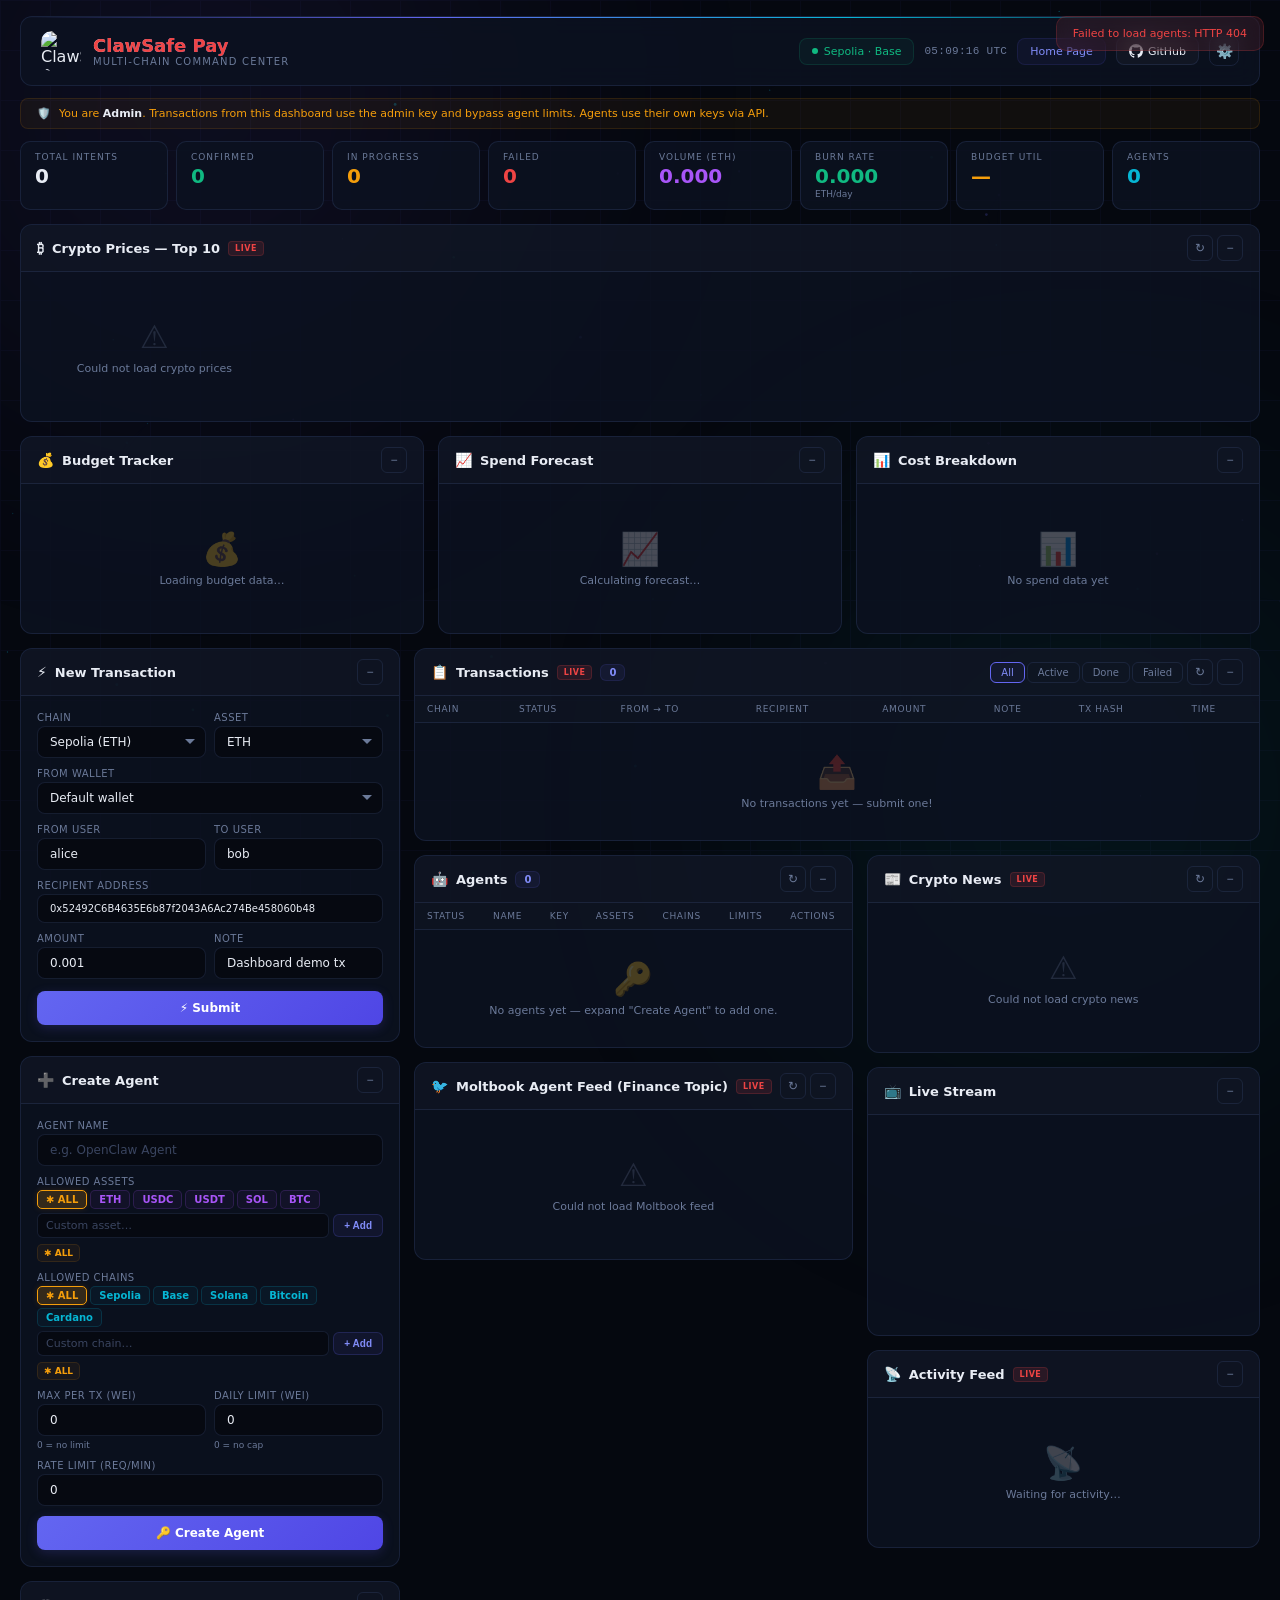
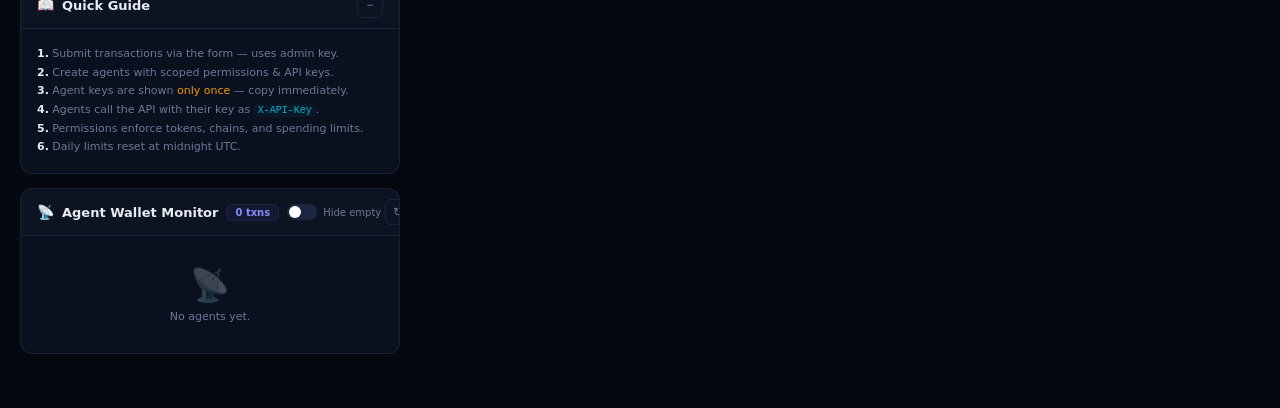
==== commit 0d3d72ee: "feat: dashboard feature addition" ====
--- a/dashboard/index.html
+++ b/dashboard/index.html
@@ -55,6 +55,38 @@
   --blue:#2563eb;--purple:#7c3aed;--pink:#db2777;
   --input-bg:rgba(255,255,255,.95);--grid-color:var(--accent);--surface-hover:rgba(16,185,129,.04);
 }
+html[data-theme="carbon"]{
+  --bg:#000000;--surface:rgba(16,16,16,.96);--surface2:rgba(24,24,24,.85);
+  --border:rgba(50,50,50,.5);--border-hi:rgba(140,140,140,.35);
+  --text:#d4d4d4;--muted:#606060;--accent:#909090;--accent2:#b8b8b8;
+  --green:#6a9f6a;--red:#b05050;--amber:#c4a050;--cyan:#7ab0c0;
+  --blue:#7ab0c0;--purple:#9a8ab5;--pink:#b8728a;
+  --input-bg:rgba(0,0,0,.95);--grid-color:rgba(60,60,60,.4);--surface-hover:rgba(255,255,255,.02);
+}
+html[data-theme="graphite"]{
+  --bg:#17181a;--surface:rgba(32,34,36,.94);--surface2:rgba(42,44,46,.82);
+  --border:rgba(65,68,72,.45);--border-hi:rgba(130,135,140,.3);
+  --text:#c8cacd;--muted:#78797c;--accent:#a0a2a5;--accent2:#c0c2c5;
+  --green:#5daf5d;--red:#d05555;--amber:#daa040;--cyan:#55b0c8;
+  --blue:#55a0d0;--purple:#a888cc;--pink:#d070a0;
+  --input-bg:rgba(14,15,16,.92);--grid-color:rgba(80,82,85,.35);--surface-hover:rgba(255,255,255,.02);
+}
+html[data-theme="ember"]{
+  --bg:#100604;--surface:rgba(26,14,10,.94);--surface2:rgba(38,22,16,.82);
+  --border:rgba(90,48,32,.4);--border-hi:rgba(245,130,70,.25);
+  --text:#f0ddd2;--muted:#907060;--accent:#e87040;--accent2:#f09060;
+  --green:#5daf5d;--red:#e85050;--amber:#f0a030;--cyan:#70b0a8;
+  --blue:#60a0d0;--purple:#b888d0;--pink:#e87090;
+  --input-bg:rgba(12,6,4,.92);--grid-color:rgba(140,60,30,.25);--surface-hover:rgba(232,112,64,.03);
+}
+html[data-theme="sakura"]{
+  --bg:#fdf2f5;--surface:rgba(255,255,255,.92);--surface2:rgba(253,242,245,.82);
+  --border:rgba(195,150,165,.28);--border-hi:rgba(215,110,140,.3);
+  --text:#2c1a22;--muted:#886070;--accent:#d76e8c;--accent2:#e890a5;
+  --green:#059669;--red:#dc2626;--amber:#d97706;--cyan:#0891b2;
+  --blue:#2563eb;--purple:#7c3aed;--pink:#db2777;
+  --input-bg:rgba(255,250,252,.96);--grid-color:rgba(215,110,140,.2);--surface-hover:rgba(215,110,140,.04);
+}
 body{font-family:'Inter','SF Pro Display',-apple-system,BlinkMacSystemFont,system-ui,sans-serif;background:var(--bg);color:var(--text);min-height:100vh;overflow-x:hidden}
 ::selection{background:var(--accent);color:#fff}
 
@@ -80,7 +112,7 @@
 .logo{display:flex;align-items:center;gap:12px}
 .logo-icon{width:40px;height:40px;border-radius:10px;overflow:hidden;flex-shrink:0}
 .logo-icon img{width:100%;height:100%;object-fit:cover;border-radius:inherit}
-.logo h1{font-size:18px;font-weight:700;background:linear-gradient(135deg,#fff,var(--accent2),var(--cyan));-webkit-background-clip:text;-webkit-text-fill-color:transparent}
+.logo h1{font-size:18px;font-weight:700;background:linear-gradient(135deg,#fff,var(--accent2),var(--cyan));-webkit-background-clip:text;-webkit-text-fill-color:var(--red)}
 .logo .sub{font-size:10px;color:var(--muted);letter-spacing:1.2px;text-transform:uppercase}
 .hdr-right{display:flex;align-items:center;gap:10px}
 .sys-badge{display:flex;align-items:center;gap:6px;padding:6px 12px;border-radius:8px;background:rgba(16,185,129,.06);border:1px solid rgba(16,185,129,.15);font-size:11px;color:var(--green);font-weight:500}
@@ -96,7 +128,7 @@
 .admin-banner strong{color:var(--text)}
 
 /* ── Stats Row ────────────────────────────────────────────────────── */
-.stats{display:grid;grid-template-columns:repeat(6,1fr);gap:8px;margin-bottom:14px}
+.stats{display:grid;grid-template-columns:repeat(auto-fill,minmax(135px,1fr));gap:8px;margin-bottom:14px}
 .stat-card{padding:10px 14px;border-radius:10px;background:var(--surface);border:1px solid var(--border);transition:all .3s;position:relative;overflow:hidden}
 .stat-card::before{content:'';position:absolute;top:0;left:0;right:0;height:2px;opacity:0;transition:opacity .3s}
 .stat-card:nth-child(1)::before{background:linear-gradient(90deg,var(--accent),var(--purple))}
@@ -105,6 +137,8 @@
 .stat-card:nth-child(4)::before{background:linear-gradient(90deg,var(--red),var(--amber))}
 .stat-card:nth-child(5)::before{background:linear-gradient(90deg,var(--purple),var(--pink))}
 .stat-card:nth-child(6)::before{background:linear-gradient(90deg,var(--cyan),var(--blue))}
+.stat-card:nth-child(7)::before{background:linear-gradient(90deg,var(--green),var(--amber))}
+.stat-card:nth-child(8)::before{background:linear-gradient(90deg,var(--blue),var(--cyan))}
 .stat-card:hover{border-color:var(--border-hi);transform:translateY(-2px);box-shadow:0 6px 20px rgba(99,102,241,.1)}
 .stat-card:hover::before{opacity:1}
 .stat-label{font-size:9px;text-transform:uppercase;letter-spacing:1px;color:var(--muted);margin-bottom:2px}
@@ -355,10 +389,91 @@
 /* ── Right Sub-Grid (two cols) ────────────────────────────────────── */
 .right-sub{display:grid;grid-template-columns:1fr 1fr;gap:14px}
 
+/* ── Finance Widgets ──────────────────────────────────────────────── */
+.finance-row{display:grid;grid-template-columns:repeat(3,1fr);gap:14px;margin-bottom:14px}
+.budget-bar-wrap{margin-bottom:10px}
+.budget-bar-label{display:flex;justify-content:space-between;align-items:center;margin-bottom:4px}
+.budget-bar-name{font-size:11px;font-weight:600}
+.budget-bar-pct{font-size:10px;font-weight:700;font-variant-numeric:tabular-nums}
+.budget-bar{height:8px;border-radius:4px;background:rgba(128,128,128,.12);overflow:hidden;position:relative}
+.budget-bar-fill{height:100%;border-radius:4px;transition:width .6s ease}
+.budget-bar-fill.ok{background:linear-gradient(90deg,var(--green),var(--cyan))}
+.budget-bar-fill.warn{background:linear-gradient(90deg,var(--amber),var(--amber))}
+.budget-bar-fill.danger{background:linear-gradient(90deg,var(--red),var(--amber))}
+.budget-bar-fill.over{background:linear-gradient(90deg,var(--red),var(--pink));animation:overPulse 1.5s ease-in-out infinite}
+@keyframes overPulse{0%,100%{opacity:1}50%{opacity:.7}}
+.budget-bar-detail{font-size:9px;color:var(--muted);margin-top:2px;font-variant-numeric:tabular-nums}
+.forecast-metric{display:flex;justify-content:space-between;align-items:center;padding:8px 0;border-bottom:1px solid rgba(128,128,128,.1)}
+.forecast-metric:last-child{border-bottom:none}
+.fm-label{font-size:11px;color:var(--muted)}
+.fm-value{font-size:14px;font-weight:700;font-variant-numeric:tabular-nums}
+.fm-sub{font-size:9px;color:var(--muted);margin-top:1px}
+.cost-row{display:flex;align-items:center;gap:10px;padding:6px 0;border-bottom:1px solid rgba(128,128,128,.08)}
+.cost-row:last-child{border-bottom:none}
+.cost-label{font-size:11px;font-weight:500;min-width:65px}
+.cost-bar-wrap{flex:1;height:6px;border-radius:3px;background:rgba(128,128,128,.1);overflow:hidden}
+.cost-bar-fill{height:100%;border-radius:3px;transition:width .5s}
+.cost-value{font-size:10px;font-weight:600;min-width:75px;text-align:right;font-variant-numeric:tabular-nums}
+.trend-indicator{display:inline-flex;align-items:center;gap:3px;font-size:10px;font-weight:600;padding:2px 6px;border-radius:4px}
+.trend-up{color:var(--red);background:rgba(239,68,68,.08)}
+.trend-down{color:var(--green);background:rgba(16,185,129,.08)}
+.trend-flat{color:var(--muted);background:rgba(128,128,128,.08)}
+.alert-row{display:flex;align-items:center;gap:8px;padding:8px 10px;border-radius:6px;margin-bottom:6px;font-size:11px;font-weight:500}
+.alert-row.alert-warn{background:rgba(245,158,11,.06);border:1px solid rgba(245,158,11,.12);color:var(--amber)}
+.alert-row.alert-danger{background:rgba(239,68,68,.06);border:1px solid rgba(239,68,68,.12);color:var(--red)}
+.alert-row.alert-ok{background:rgba(16,185,129,.06);border:1px solid rgba(16,185,129,.12);color:var(--green)}
+.kpi-mini{text-align:center;padding:8px 4px;border-radius:8px;background:rgba(128,128,128,.04);border:1px solid rgba(128,128,128,.08)}
+.kpi-mini-val{font-size:16px;font-weight:700;font-variant-numeric:tabular-nums}
+.kpi-mini-label{font-size:9px;color:var(--muted);text-transform:uppercase;letter-spacing:.4px;margin-top:2px}
+.kpi-row{display:grid;grid-template-columns:repeat(3,1fr);gap:8px;margin-bottom:12px}
+
+/* ── Crypto Price Ticker ───────────────────────────────────────────── */
+.crypto-ticker{display:grid;grid-template-columns:repeat(auto-fill,minmax(200px,1fr));gap:8px}
+.crypto-card{display:flex;align-items:center;gap:10px;padding:10px 12px;border-radius:10px;background:var(--surface2);border:1px solid var(--border);transition:all .3s;cursor:default;position:relative;overflow:hidden}
+.crypto-card:hover{border-color:var(--border-hi);transform:translateY(-2px);box-shadow:0 6px 20px rgba(99,102,241,.1)}
+.crypto-card::before{content:'';position:absolute;top:0;left:0;right:0;height:2px;background:linear-gradient(90deg,var(--accent),var(--cyan));opacity:0;transition:opacity .3s}
+.crypto-card:hover::before{opacity:1}
+.crypto-icon{width:32px;height:32px;border-radius:50%;flex-shrink:0;display:flex;align-items:center;justify-content:center;font-size:18px;background:rgba(128,128,128,.08)}
+.crypto-icon img{width:100%;height:100%;border-radius:50%}
+.crypto-info{flex:1;min-width:0}
+.crypto-name{font-size:12px;font-weight:700;display:flex;align-items:center;gap:5px}
+.crypto-name .sym{font-size:9px;color:var(--muted);font-weight:500;text-transform:uppercase}
+.crypto-prices{display:flex;gap:8px;align-items:baseline;margin-top:1px}
+.crypto-usd{font-size:13px;font-weight:700;font-variant-numeric:tabular-nums;font-family:'JetBrains Mono','Fira Code',monospace}
+.crypto-btc{font-size:9px;color:var(--muted);font-family:'JetBrains Mono','Fira Code',monospace}
+.crypto-right{display:flex;flex-direction:column;align-items:flex-end;gap:2px}
+.crypto-change{font-size:10px;font-weight:700;padding:2px 6px;border-radius:4px;font-variant-numeric:tabular-nums}
+.crypto-change.up{color:var(--green);background:rgba(16,185,129,.1)}
+.crypto-change.down{color:var(--red);background:rgba(239,68,68,.1)}
+.crypto-sparkline{width:50px;height:20px}
+.crypto-rank{position:absolute;top:4px;right:6px;font-size:8px;color:var(--muted);opacity:.5;font-weight:600}
+
+/* ── Crypto News Feed ─────────────────────────────────────────────── */
+.news-item{padding:10px 0;border-bottom:1px solid var(--border);transition:background .15s}
+.news-item:last-child{border-bottom:none}
+.news-item:hover{background:var(--surface-hover)}
+.news-title{font-size:12px;font-weight:600;line-height:1.4;margin-bottom:4px}
+.news-title a{color:var(--text);text-decoration:none;transition:color .2s}
+.news-title a:hover{color:var(--cyan)}
+.news-meta{display:flex;gap:8px;align-items:center;flex-wrap:wrap;font-size:10px;color:var(--muted)}
+.news-source{padding:1px 6px;border-radius:4px;font-size:9px;font-weight:600;text-transform:uppercase;letter-spacing:.3px}
+.news-source.coindesk{background:rgba(6,182,212,.1);color:var(--cyan);border:1px solid rgba(6,182,212,.15)}
+.news-source.cointelegraph{background:rgba(168,85,247,.1);color:var(--purple);border:1px solid rgba(168,85,247,.15)}
+.news-source.binance{background:rgba(245,158,11,.1);color:var(--amber);border:1px solid rgba(245,158,11,.15)}
+.news-snippet{font-size:11px;color:var(--muted);line-height:1.4;margin-top:4px;display:-webkit-box;-webkit-line-clamp:2;-webkit-box-orient:vertical;overflow:hidden}
+.news-tags{display:flex;gap:4px;margin-top:4px;flex-wrap:wrap}
+.news-tag{font-size:8px;padding:1px 5px;border-radius:3px;background:rgba(99,102,241,.06);color:var(--accent2);border:1px solid rgba(99,102,241,.08)}
+
+/* ── GitHub Button ────────────────────────────────────────────────── */
+.github-btn{display:flex;align-items:center;gap:5px;padding:6px 12px;border-radius:8px;background:rgba(128,128,128,.06);border:1px solid var(--border);color:var(--text);font-size:11px;font-weight:500;text-decoration:none;transition:all .2s;font-family:inherit}
+.github-btn:hover{border-color:var(--border-hi);background:rgba(128,128,128,.12);color:var(--text);transform:translateY(-1px)}
+.github-btn svg{width:14px;height:14px;fill:currentColor}
+
 /* ── Responsive ───────────────────────────────────────────────────── */
+@media(max-width:1200px){.finance-row{grid-template-columns:1fr}.crypto-ticker{grid-template-columns:repeat(auto-fill,minmax(180px,1fr))}}
 @media(max-width:1200px){.right-sub{grid-template-columns:1fr}}
 @media(max-width:1024px){.dash-grid{grid-template-columns:1fr}.stats{grid-template-columns:repeat(3,1fr)}}
-@media(max-width:768px){.stats{grid-template-columns:repeat(2,1fr)}header{flex-direction:column;gap:8px;text-align:center}.hdr-right{flex-wrap:wrap;justify-content:center}}
+@media(max-width:768px){.stats{grid-template-columns:repeat(2,1fr)}header{flex-direction:column;gap:8px;text-align:center}.hdr-right{flex-wrap:wrap;justify-content:center}.crypto-ticker{grid-template-columns:1fr 1fr}}
 </style>
 </head>
 <body>
@@ -382,7 +497,8 @@
     <div class="hdr-right">
       <div class="sys-badge"><span class="sys-dot"></span><span id="activeChains">Sepolia · Base</span></div>
       <div class="hdr-clock" id="liveClock">00:00:00 UTC</div>
-      <a href="/" class="hdr-link">🏠 Home</a>
+      <a href="/" class="hdr-link">Home Page</a>
+      <a href="https://github.com/clawsafe/clawsafe-pay" target="_blank" rel="noopener" class="github-btn" title="View on GitHub"><svg viewBox="0 0 16 16"><path d="M8 0C3.58 0 0 3.58 0 8c0 3.54 2.29 6.53 5.47 7.59.4.07.55-.17.55-.38 0-.19-.01-.82-.01-1.49-2.01.37-2.53-.49-2.69-.94-.09-.23-.48-.94-.82-1.13-.28-.15-.68-.52-.01-.53.63-.01 1.08.58 1.23.82.72 1.21 1.87.87 2.33.66.07-.52.28-.87.51-1.07-1.78-.2-3.64-.89-3.64-3.95 0-.87.31-1.59.82-2.15-.08-.2-.36-1.02.08-2.12 0 0 .67-.21 2.2.82.64-.18 1.32-.27 2-.27.68 0 1.36.09 2 .27 1.53-1.04 2.2-.82 2.2-.82.44 1.1.16 1.92.08 2.12.51.56.82 1.27.82 2.15 0 3.07-1.87 3.75-3.65 3.95.29.25.54.73.54 1.48 0 1.07-.01 1.93-.01 2.2 0 .21.15.46.55.38A8.013 8.013 0 0016 8c0-4.42-3.58-8-8-8z"/></svg>GitHub</a>
       <div class="theme-wrap">
         <button class="theme-btn" onclick="toggleThemeMenu()" title="Theme">⚙️</button>
         <div class="theme-menu" id="themeMenu">
@@ -393,6 +509,10 @@
           <button class="theme-opt" data-theme="cloud" onclick="setTheme('cloud')"><span class="theme-swatch" style="background:#f0f4f8"></span>Cloud</button>
           <button class="theme-opt" data-theme="sand" onclick="setTheme('sand')"><span class="theme-swatch" style="background:#f5f0e8"></span>Sand</button>
           <button class="theme-opt" data-theme="mint" onclick="setTheme('mint')"><span class="theme-swatch" style="background:#ecfdf5"></span>Mint</button>
+          <button class="theme-opt" data-theme="carbon" onclick="setTheme('carbon')"><span class="theme-swatch" style="background:#000;border-color:rgba(255,255,255,.15)"></span>Carbon</button>
+          <button class="theme-opt" data-theme="graphite" onclick="setTheme('graphite')"><span class="theme-swatch" style="background:#17181a"></span>Graphite</button>
+          <button class="theme-opt" data-theme="ember" onclick="setTheme('ember')"><span class="theme-swatch" style="background:#100604"></span>Ember</button>
+          <button class="theme-opt" data-theme="sakura" onclick="setTheme('sakura')"><span class="theme-swatch" style="background:#fdf2f5"></span>Sakura</button>
         </div>
       </div>
     </div>
@@ -410,7 +530,70 @@
     <div class="stat-card"><div class="stat-label">In Progress</div><div class="stat-value amber" id="s-pending">0</div></div>
     <div class="stat-card"><div class="stat-label">Failed</div><div class="stat-value red" id="s-failed">0</div></div>
     <div class="stat-card"><div class="stat-label">Volume (ETH)</div><div class="stat-value purple" id="s-volume">0.000</div></div>
+    <div class="stat-card"><div class="stat-label">Burn Rate</div><div class="stat-value green" id="s-burn">0.000</div><div class="stat-sub" id="s-burn-sub">ETH/day</div></div>
+    <div class="stat-card"><div class="stat-label">Budget Util</div><div class="stat-value amber" id="s-budget-pct">—</div><div class="stat-sub" id="s-budget-sub">&nbsp;</div></div>
     <div class="stat-card"><div class="stat-label">Agents</div><div class="stat-value cyan" id="s-agents">0</div><div class="stat-sub" id="s-agents-sub">&nbsp;</div></div>
+  </div>
+
+  <!-- ═══ Crypto Prices ═══ -->
+  <div class="widget" id="w-crypto-prices" style="margin-bottom:14px">
+    <div class="wh">
+      <div class="wt"><span class="wt-icon">₿</span> Crypto Prices — Top 10 <span class="live-pill">LIVE</span></div>
+      <div class="wa">
+        <button class="w-btn" onclick="fetchCryptoPrices()" title="Refresh">↻</button>
+        <button class="w-btn" onclick="toggleWidget(this)">−</button>
+      </div>
+    </div>
+    <div class="wb pad">
+      <div class="crypto-ticker" id="cryptoTicker">
+        <div class="empty-state"><div class="icon">₿</div><p>Loading crypto prices…</p></div>
+      </div>
+    </div>
+  </div>
+
+  <!-- ═══ Finance Overview ═══ -->
+  <div class="finance-row">
+
+    <!-- 💰 Budget Tracker -->
+    <div class="widget" id="w-budget">
+      <div class="wh">
+        <div class="wt"><span class="wt-icon">💰</span> Budget Tracker</div>
+        <div class="wa"><button class="w-btn" onclick="toggleWidget(this)">−</button></div>
+      </div>
+      <div class="wb pad" style="max-height:320px">
+        <div id="budgetAlerts"></div>
+        <div id="budgetBars">
+          <div class="empty-state"><div class="icon">💰</div><p>Loading budget data…</p></div>
+        </div>
+      </div>
+    </div>
+
+    <!-- 📈 Spend Forecast -->
+    <div class="widget" id="w-forecast">
+      <div class="wh">
+        <div class="wt"><span class="wt-icon">📈</span> Spend Forecast</div>
+        <div class="wa"><button class="w-btn" onclick="toggleWidget(this)">−</button></div>
+      </div>
+      <div class="wb pad">
+        <div id="forecastContent">
+          <div class="empty-state"><div class="icon">📈</div><p>Calculating forecast…</p></div>
+        </div>
+      </div>
+    </div>
+
+    <!-- 📊 Cost Breakdown -->
+    <div class="widget" id="w-costs">
+      <div class="wh">
+        <div class="wt"><span class="wt-icon">📊</span> Cost Breakdown</div>
+        <div class="wa"><button class="w-btn" onclick="toggleWidget(this)">−</button></div>
+      </div>
+      <div class="wb pad" style="max-height:320px">
+        <div id="costBreakdown">
+          <div class="empty-state"><div class="icon">📊</div><p>No spend data yet</p></div>
+        </div>
+      </div>
+    </div>
+
   </div>
 
   <!-- ═══ Dashboard Grid ═══ -->
@@ -701,7 +884,26 @@
 
         <!-- Sub-right -->
         <div class="dash-col">
-          <!-- 📺 YouTube Live -->
+          <!-- � Crypto News Feed -->
+          <div class="widget" id="w-crypto-news">
+            <div class="wh">
+              <div class="wt"><span class="wt-icon">📰</span> Crypto News <span class="live-pill">LIVE</span></div>
+              <div class="wa">
+                <button class="w-btn" onclick="fetchCryptoNews()" title="Reload">↻</button>
+                <button class="w-btn" onclick="toggleWidget(this)">−</button>
+              </div>
+            </div>
+            <div class="wb pad" style="max-height:340px;overflow-y:auto">
+              <div id="cryptoNewsPosts">
+                <div class="empty-state" id="cryptoNewsEmpty">
+                  <div class="icon">📰</div>
+                  <p>Loading crypto news…</p>
+                </div>
+              </div>
+            </div>
+          </div>
+
+          <!-- �📺 YouTube Live -->
           <div class="widget" id="w-youtube">
             <div class="wh">
               <div class="wt"><span class="wt-icon">📺</span> Live Stream</div>
@@ -926,16 +1128,47 @@
 function renderTxStats() {
   const d = state.intents;
   const total = d.length;
-  const confirmed = d.filter(x => x.status === 'confirmed').length;
+  const confirmedArr = d.filter(x => x.status === 'confirmed');
+  const confirmed = confirmedArr.length;
   const pending = d.filter(x => ['signing','pending_auth','approved','pending','building','reviewing','broadcast'].includes(x.status)).length;
   const failed = d.filter(x => ['failed','rejected','expired','blocked'].includes(x.status)).length;
-  const vol = d.filter(x => x.status === 'confirmed').reduce((s, x) => s + weiToEth(x.amount_wei), 0);
+  const vol = confirmedArr.reduce((s, x) => s + weiToEth(x.amount_wei), 0);
+
+  // Burn rate calculation
+  let burnRate = 0;
+  if (confirmedArr.length) {
+    const dates = confirmedArr.map(x => x.created_at ? x.created_at.slice(0,10) : null).filter(Boolean);
+    if (dates.length) {
+      const sorted = [...new Set(dates)].sort();
+      const firstD = new Date(sorted[0]);
+      const lastD = new Date(sorted[sorted.length - 1]);
+      const activeDays = Math.max(1, Math.ceil((lastD - firstD) / 86400000) + 1);
+      burnRate = vol / activeDays;
+    }
+  }
+
+  // Budget utilization
+  const today = new Date().toISOString().slice(0,10);
+  const todaySpend = confirmedArr.filter(x => x.created_at && x.created_at.slice(0,10) === today).reduce((s,x) => s + weiToEth(x.amount_wei), 0);
+  const totalDailyBudget = state.agents.filter(a => a.is_active && a.daily_limit_wei !== '0').reduce((s,a) => s + weiToEth(a.daily_limit_wei), 0);
+  const budgetPct = totalDailyBudget > 0 ? ((todaySpend / totalDailyBudget) * 100) : -1;
 
   animStat('s-total', total);
   animStat('s-confirmed', confirmed);
   animStat('s-pending', pending);
   animStat('s-failed', failed);
   document.getElementById('s-volume').textContent = vol.toFixed(3);
+  document.getElementById('s-burn').textContent = burnRate.toFixed(4);
+  document.getElementById('s-burn-sub').textContent = 'ETH/day';
+  const pctEl = document.getElementById('s-budget-pct');
+  if (budgetPct >= 0) {
+    pctEl.textContent = budgetPct.toFixed(0) + '%';
+    pctEl.style.color = budgetPct > 90 ? 'var(--red)' : budgetPct > 70 ? 'var(--amber)' : 'var(--green)';
+    document.getElementById('s-budget-sub').textContent = 'of daily limit';
+  } else {
+    pctEl.textContent = '—';
+    document.getElementById('s-budget-sub').textContent = 'no limits set';
+  }
   document.getElementById('txCount').textContent = total;
 }
 
@@ -1339,6 +1572,7 @@
   document.getElementById('monitorCount').textContent = total + ' txn' + (total !== 1 ? 's' : '');
 
   renderMonitor();
+  renderFinanceWidgets();
 }
 
 function renderMonitor() {
@@ -1450,6 +1684,343 @@
   draw();
 })();
 
+// ═══ FINANCE ANALYTICS ═══════════════════════════════════════════════
+
+function renderFinanceWidgets() {
+  renderBudgetTracker();
+  renderForecast();
+  renderCostBreakdown();
+}
+
+function renderBudgetTracker() {
+  const barsEl = document.getElementById('budgetBars');
+  const alertsEl = document.getElementById('budgetAlerts');
+  const agents = state.agents.filter(a => a.is_active);
+
+  if (!agents.length) {
+    barsEl.innerHTML = '<div class="empty-state"><div class="icon">💰</div><p>No active agents configured</p></div>';
+    alertsEl.innerHTML = '';
+    return;
+  }
+
+  const today = new Date().toISOString().slice(0, 10);
+  let alertHtml = '';
+  let barsHtml = '';
+
+  agents.forEach(agent => {
+    const intents = (state.agentIntents[agent.id] || []);
+    const todayConfirmed = intents.filter(i => i.status === 'confirmed' && i.created_at && i.created_at.slice(0,10) === today);
+    const todaySpend = todayConfirmed.reduce((s, i) => s + weiToEth(i.amount_wei || '0'), 0);
+    const totalSpend = intents.filter(i => i.status === 'confirmed').reduce((s, i) => s + weiToEth(i.amount_wei || '0'), 0);
+
+    const hasBudget = agent.daily_limit_wei !== '0';
+    const dailyBudget = hasBudget ? weiToEth(agent.daily_limit_wei) : 0;
+    const pct = hasBudget ? (todaySpend / dailyBudget) * 100 : 0;
+    const pctDisplay = hasBudget ? Math.min(pct, 999).toFixed(1) : '—';
+
+    let barClass = 'ok', pctColor = 'var(--green)';
+    if (pct > 100) { barClass = 'over'; pctColor = 'var(--red)'; }
+    else if (pct > 80) { barClass = 'danger'; pctColor = 'var(--red)'; }
+    else if (pct > 60) { barClass = 'warn'; pctColor = 'var(--amber)'; }
+
+    if (hasBudget && pct > 100) {
+      alertHtml += `<div class="alert-row alert-danger">⚠️ ${esc(agent.name)} exceeded daily budget (${pct.toFixed(0)}%)</div>`;
+    } else if (hasBudget && pct > 80) {
+      alertHtml += `<div class="alert-row alert-warn">⚠ ${esc(agent.name)} approaching budget limit (${pct.toFixed(0)}%)</div>`;
+    }
+
+    barsHtml += `<div class="budget-bar-wrap">
+      <div class="budget-bar-label">
+        <span class="budget-bar-name">${esc(agent.name)}</span>
+        <span class="budget-bar-pct" style="color:${hasBudget ? pctColor : 'var(--muted)'}">${hasBudget ? pctDisplay + '%' : 'No limit'}</span>
+      </div>
+      ${hasBudget
+        ? `<div class="budget-bar"><div class="budget-bar-fill ${barClass}" style="width:${Math.min(pct, 100)}%"></div></div>`
+        : `<div class="budget-bar"><div class="budget-bar-fill ok" style="width:0%"></div></div>`}
+      <div class="budget-bar-detail">Today: ${todaySpend.toFixed(4)} ETH${hasBudget ? ' / ' + dailyBudget.toFixed(4) + ' ETH limit' : ''} · All-time: ${totalSpend.toFixed(4)} ETH · ${intents.length} txns</div>
+    </div>`;
+  });
+
+  alertsEl.innerHTML = alertHtml;
+  barsEl.innerHTML = barsHtml || '<div class="empty-state"><div class="icon">💰</div><p>No active agents</p></div>';
+}
+
+function renderForecast() {
+  const el = document.getElementById('forecastContent');
+  const confirmed = state.intents.filter(i => i.status === 'confirmed');
+
+  if (!confirmed.length) {
+    el.innerHTML = '<div class="empty-state"><div class="icon">📈</div><p>No confirmed transactions for forecast</p></div>';
+    return;
+  }
+
+  const dailySpend = {};
+  confirmed.forEach(i => {
+    const day = i.created_at ? i.created_at.slice(0, 10) : 'unknown';
+    dailySpend[day] = (dailySpend[day] || 0) + weiToEth(i.amount_wei);
+  });
+
+  const days = Object.keys(dailySpend).sort();
+  const totalSpend = confirmed.reduce((s, i) => s + weiToEth(i.amount_wei), 0);
+  const firstDate = new Date(days[0]);
+  const lastDate = new Date(days[days.length - 1]);
+  const activeDays = Math.max(1, Math.ceil((lastDate - firstDate) / 86400000) + 1);
+
+  const dailyBurnRate = totalSpend / activeDays;
+  const weeklyProjected = dailyBurnRate * 7;
+  const monthlyProjected = dailyBurnRate * 30;
+  const quarterlyProjected = dailyBurnRate * 90;
+
+  const recentDays = days.slice(-3);
+  const prevDays = days.slice(-6, -3);
+  const recentAvg = recentDays.reduce((s, d) => s + (dailySpend[d] || 0), 0) / Math.max(recentDays.length, 1);
+  const prevAvg = prevDays.length ? prevDays.reduce((s, d) => s + (dailySpend[d] || 0), 0) / prevDays.length : recentAvg;
+
+  let trendClass = 'trend-flat', trendIcon = '→', trendLabel = 'Stable';
+  if (prevAvg > 0) {
+    const change = ((recentAvg - prevAvg) / prevAvg) * 100;
+    if (change > 10) { trendClass = 'trend-up'; trendIcon = '↑'; trendLabel = '+' + change.toFixed(0) + '%'; }
+    else if (change < -10) { trendClass = 'trend-down'; trendIcon = '↓'; trendLabel = change.toFixed(0) + '%'; }
+  }
+
+  const totalDailyBudget = state.agents.filter(a => a.is_active && a.daily_limit_wei !== '0').reduce((s, a) => s + weiToEth(a.daily_limit_wei), 0);
+  const budgetUtil = totalDailyBudget > 0 ? ((dailyBurnRate / totalDailyBudget) * 100).toFixed(1) : null;
+  const avgTxSize = totalSpend / confirmed.length;
+  const maxTx = Math.max(...confirmed.map(i => weiToEth(i.amount_wei)));
+
+  el.innerHTML = `
+    <div class="kpi-row">
+      <div class="kpi-mini"><div class="kpi-mini-val" style="color:var(--accent2)">${dailyBurnRate.toFixed(4)}</div><div class="kpi-mini-label">ETH/Day</div></div>
+      <div class="kpi-mini"><div class="kpi-mini-val" style="color:var(--purple)">${avgTxSize.toFixed(4)}</div><div class="kpi-mini-label">Avg Tx Size</div></div>
+      <div class="kpi-mini"><div class="kpi-mini-val" style="color:var(--amber)">${maxTx.toFixed(4)}</div><div class="kpi-mini-label">Largest Tx</div></div>
+    </div>
+    <div class="forecast-metric">
+      <div><div class="fm-label">Daily Burn Rate</div><div class="fm-sub">${activeDays} day${activeDays > 1 ? 's' : ''} active</div></div>
+      <div style="text-align:right"><div class="fm-value">${dailyBurnRate.toFixed(4)} <span style="font-size:10px;color:var(--muted)">ETH</span></div>
+        <span class="trend-indicator ${trendClass}">${trendIcon} ${trendLabel}</span></div>
+    </div>
+    <div class="forecast-metric">
+      <div><div class="fm-label">7-Day Projected</div></div>
+      <div class="fm-value" style="color:var(--amber)">${weeklyProjected.toFixed(4)} <span style="font-size:10px;color:var(--muted)">ETH</span></div>
+    </div>
+    <div class="forecast-metric">
+      <div><div class="fm-label">30-Day Projected</div></div>
+      <div class="fm-value" style="color:var(--purple)">${monthlyProjected.toFixed(4)} <span style="font-size:10px;color:var(--muted)">ETH</span></div>
+    </div>
+    <div class="forecast-metric">
+      <div><div class="fm-label">90-Day Projected (Quarter)</div></div>
+      <div class="fm-value" style="color:var(--cyan)">${quarterlyProjected.toFixed(4)} <span style="font-size:10px;color:var(--muted)">ETH</span></div>
+    </div>
+    <div class="forecast-metric">
+      <div><div class="fm-label">Total Confirmed Spend</div><div class="fm-sub">${confirmed.length} transactions</div></div>
+      <div class="fm-value" style="color:var(--green)">${totalSpend.toFixed(4)} <span style="font-size:10px;color:var(--muted)">ETH</span></div>
+    </div>
+    ${budgetUtil !== null ? `<div class="forecast-metric">
+      <div><div class="fm-label">Budget Utilization Rate</div><div class="fm-sub">Burn vs. ${totalDailyBudget.toFixed(4)} ETH daily limit</div></div>
+      <div class="fm-value" style="color:${parseFloat(budgetUtil) > 90 ? 'var(--red)' : parseFloat(budgetUtil) > 70 ? 'var(--amber)' : 'var(--green)'}">${budgetUtil}%</div>
+    </div>` : `<div class="forecast-metric">
+      <div><div class="fm-label">Budget Utilization</div></div>
+      <div class="fm-value" style="color:var(--muted)">— no budgets set</div>
+    </div>`}`;
+}
+
+function renderCostBreakdown() {
+  const el = document.getElementById('costBreakdown');
+  const confirmed = state.intents.filter(i => i.status === 'confirmed');
+
+  if (!confirmed.length) {
+    el.innerHTML = '<div class="empty-state"><div class="icon">📊</div><p>No confirmed spend data</p></div>';
+    return;
+  }
+
+  const byChain = {};
+  confirmed.forEach(i => {
+    const chain = i.chain || 'sepolia';
+    byChain[chain] = (byChain[chain] || 0) + weiToEth(i.amount_wei);
+  });
+
+  const byAgent = {};
+  for (const agent of state.agents) {
+    const intents = (state.agentIntents[agent.id] || []).filter(i => i.status === 'confirmed');
+    if (intents.length) {
+      byAgent[agent.name] = intents.reduce((s, i) => s + weiToEth(i.amount_wei || '0'), 0);
+    }
+  }
+
+  const totalSpend = confirmed.reduce((s, i) => s + weiToEth(i.amount_wei), 0);
+  const chainColors = { sepolia: 'var(--accent)', base: 'var(--blue)', solana: 'var(--purple)', bitcoin: 'var(--amber)', cardano: 'var(--cyan)' };
+  const agentColors = ['var(--accent)', 'var(--cyan)', 'var(--purple)', 'var(--amber)', 'var(--pink)', 'var(--green)'];
+
+  let html = '<div style="font-size:10px;font-weight:600;text-transform:uppercase;letter-spacing:.5px;color:var(--muted);margin-bottom:6px">By Chain</div>';
+
+  Object.entries(byChain).sort((a, b) => b[1] - a[1]).forEach(([chain, spend]) => {
+    const pct = totalSpend > 0 ? (spend / totalSpend) * 100 : 0;
+    const color = chainColors[chain] || 'var(--muted)';
+    html += `<div class="cost-row">
+      <span class="cost-label" style="color:${color}">${(CHAINS[chain] || {name: chain}).name}</span>
+      <div class="cost-bar-wrap"><div class="cost-bar-fill" style="width:${pct}%;background:${color}"></div></div>
+      <span class="cost-value">${spend.toFixed(4)} ETH</span>
+    </div>`;
+  });
+
+  if (Object.keys(byAgent).length) {
+    html += '<div style="font-size:10px;font-weight:600;text-transform:uppercase;letter-spacing:.5px;color:var(--muted);margin:12px 0 6px">By Agent</div>';
+    Object.entries(byAgent).sort((a, b) => b[1] - a[1]).forEach(([name, spend], idx) => {
+      const pct = totalSpend > 0 ? (spend / totalSpend) * 100 : 0;
+      const color = agentColors[idx % agentColors.length];
+      html += `<div class="cost-row">
+        <span class="cost-label">${esc(name)}</span>
+        <div class="cost-bar-wrap"><div class="cost-bar-fill" style="width:${pct}%;background:${color}"></div></div>
+        <span class="cost-value">${spend.toFixed(4)} ETH</span>
+      </div>`;
+    });
+  }
+
+  const agentIntentIds = new Set();
+  Object.values(state.agentIntents).flat().forEach(i => { if (i.intent_id) agentIntentIds.add(i.intent_id); });
+  const adminSpend = confirmed.filter(i => !agentIntentIds.has(i.intent_id)).reduce((s, i) => s + weiToEth(i.amount_wei), 0);
+  if (adminSpend > 0) {
+    const pct = totalSpend > 0 ? (adminSpend / totalSpend) * 100 : 0;
+    html += `<div class="cost-row">
+      <span class="cost-label" style="color:var(--amber)">Admin (Direct)</span>
+      <div class="cost-bar-wrap"><div class="cost-bar-fill" style="width:${pct}%;background:var(--amber)"></div></div>
+      <span class="cost-value">${adminSpend.toFixed(4)} ETH</span>
+    </div>`;
+  }
+
+  const byAsset = {};
+  confirmed.forEach(i => {
+    const asset = i.asset || 'ETH';
+    byAsset[asset] = (byAsset[asset] || 0) + weiToEth(i.amount_wei);
+  });
+  if (Object.keys(byAsset).length > 1) {
+    html += '<div style="font-size:10px;font-weight:600;text-transform:uppercase;letter-spacing:.5px;color:var(--muted);margin:12px 0 6px">By Asset</div>';
+    const assetColors = { ETH: 'var(--accent)', USDC: 'var(--green)', USDT: 'var(--cyan)', SOL: 'var(--purple)', BTC: 'var(--amber)' };
+    Object.entries(byAsset).sort((a, b) => b[1] - a[1]).forEach(([asset, spend]) => {
+      const pct = totalSpend > 0 ? (spend / totalSpend) * 100 : 0;
+      const color = assetColors[asset] || 'var(--muted)';
+      html += `<div class="cost-row">
+        <span class="cost-label" style="color:${color}">${esc(asset)}</span>
+        <div class="cost-bar-wrap"><div class="cost-bar-fill" style="width:${pct}%;background:${color}"></div></div>
+        <span class="cost-value">${spend.toFixed(4)} ETH</span>
+      </div>`;
+    });
+  }
+
+  el.innerHTML = html;
+}
+
+// ═══ CRYPTO PRICE TICKER ══════════════════════════════════════════
+
+const CRYPTO_SYMBOLS = {
+  bitcoin: { icon: '₿', name: 'Bitcoin', sym: 'BTC', color: '#f7931a' },
+  ethereum: { icon: '◆', name: 'Ethereum', sym: 'ETH', color: '#627eea' },
+  tether: { icon: '₮', name: 'Tether', sym: 'USDT', color: '#26a17b' },
+  binancecoin: { icon: '◇', name: 'BNB', sym: 'BNB', color: '#f3ba2f' },
+  solana: { icon: '◎', name: 'Solana', sym: 'SOL', color: '#9945ff' },
+  'usd-coin': { icon: '○', name: 'USD Coin', sym: 'USDC', color: '#2775ca' },
+  ripple: { icon: '✕', name: 'XRP', sym: 'XRP', color: '#00aae4' },
+  cardano: { icon: '♦', name: 'Cardano', sym: 'ADA', color: '#0033ad' },
+  dogecoin: { icon: 'Đ', name: 'Dogecoin', sym: 'DOGE', color: '#c2a633' },
+  'staked-ether': { icon: '◆', name: 'Lido stETH', sym: 'stETH', color: '#00a3ff' },
+};
+
+function drawSparkline(canvas, data, isUp) {
+  if (!canvas || !data || data.length < 2) return;
+  const ctx = canvas.getContext('2d');
+  const w = canvas.width = 50, h = canvas.height = 20;
+  ctx.clearRect(0, 0, w, h);
+  const min = Math.min(...data), max = Math.max(...data);
+  const range = max - min || 1;
+  const color = isUp ? 'rgba(16,185,129,0.8)' : 'rgba(239,68,68,0.8)';
+  const grad = ctx.createLinearGradient(0, 0, 0, h);
+  grad.addColorStop(0, isUp ? 'rgba(16,185,129,0.15)' : 'rgba(239,68,68,0.15)');
+  grad.addColorStop(1, 'transparent');
+  ctx.beginPath();
+  data.forEach((v, i) => {
+    const x = (i / (data.length - 1)) * w;
+    const y = h - ((v - min) / range) * (h - 2) - 1;
+    i === 0 ? ctx.moveTo(x, y) : ctx.lineTo(x, y);
+  });
+  ctx.strokeStyle = color; ctx.lineWidth = 1.2; ctx.stroke();
+  ctx.lineTo(w, h); ctx.lineTo(0, h); ctx.closePath();
+  ctx.fillStyle = grad; ctx.fill();
+}
+
+async function fetchCryptoPrices() {
+  const el = document.getElementById('cryptoTicker');
+  try {
+    const r = await fetch('/crypto-prices');
+    if (!r.ok) throw new Error(r.status);
+    const coins = await r.json();
+    if (!coins.length) { el.innerHTML = '<div class="empty-state"><div class="icon">₿</div><p>No price data available</p></div>'; return; }
+    el.innerHTML = coins.slice(0, 10).map((c, idx) => {
+      const meta = CRYPTO_SYMBOLS[c.id] || { icon: '●', name: c.name, sym: c.symbol?.toUpperCase() || '?', color: 'var(--accent)' };
+      const change = c.price_change_percentage_24h || 0;
+      const isUp = change >= 0;
+      const usd = c.current_price;
+      const btcPrice = c.btc_price;
+      const usdFmt = usd >= 1 ? '$' + usd.toLocaleString('en-US', {minimumFractionDigits:2, maximumFractionDigits:2})
+        : '$' + usd.toFixed(6);
+      const btcFmt = btcPrice !== undefined ? (btcPrice < 0.0001 ? btcPrice.toExponential(2) : btcPrice.toFixed(6)) + ' BTC' : '';
+      return `<div class="crypto-card">
+        <span class="crypto-rank">#${c.market_cap_rank || idx+1}</span>
+        <div class="crypto-icon" style="background:${meta.color}15;color:${meta.color};font-weight:700;font-size:14px">
+          ${c.image ? `<img src="${c.image}" alt="${esc(c.name)}" onerror="this.outerHTML='${meta.icon}'">` : meta.icon}
+        </div>
+        <div class="crypto-info">
+          <div class="crypto-name">${esc(c.name)} <span class="sym">${meta.sym}</span></div>
+          <div class="crypto-prices">
+            <span class="crypto-usd">${usdFmt}</span>
+            ${btcFmt ? `<span class="crypto-btc">${btcFmt}</span>` : ''}
+          </div>
+        </div>
+        <div class="crypto-right">
+          <span class="crypto-change ${isUp ? 'up' : 'down'}">${isUp ? '▲' : '▼'} ${Math.abs(change).toFixed(1)}%</span>
+          <canvas class="crypto-sparkline" id="spark-${c.id}"></canvas>
+        </div>
+      </div>`;
+    }).join('');
+    // Draw sparklines
+    coins.slice(0, 10).forEach(c => {
+      const canvas = document.getElementById('spark-' + c.id);
+      const data = c.sparkline_in_7d?.price;
+      if (canvas && data) drawSparkline(canvas, data.slice(-24), (c.price_change_percentage_24h || 0) >= 0);
+    });
+  } catch (e) {
+    el.innerHTML = '<div class="empty-state"><div class="icon">⚠️</div><p>Could not load crypto prices</p></div>';
+    console.error('Crypto prices error:', e);
+  }
+}
+
+// ═══ CRYPTO NEWS FEED ═══════════════════════════════════════════
+
+async function fetchCryptoNews() {
+  const el = document.getElementById('cryptoNewsPosts');
+  try {
+    const r = await fetch('/crypto-news');
+    if (!r.ok) throw new Error(r.status);
+    const articles = await r.json();
+    if (!articles.length) { el.innerHTML = '<div class="empty-state"><div class="icon">📰</div><p>No news available</p></div>'; return; }
+    el.innerHTML = articles.map(a => {
+      const srcClass = (a.source || '').toLowerCase().replace(/[^a-z]/g, '');
+      return `<div class="news-item">
+        <div class="news-title"><a href="${esc(a.url)}" target="_blank" rel="noopener">${esc(a.title)}</a></div>
+        <div class="news-meta">
+          <span class="news-source ${srcClass}">${esc(a.source)}</span>
+          ${a.author ? `<span>👤 ${esc(a.author)}</span>` : ''}
+          ${a.age ? `<span>⏱ ${esc(a.age)}</span>` : ''}
+        </div>
+        ${a.snippet ? `<div class="news-snippet">${esc(a.snippet)}</div>` : ''}
+        ${a.tags && a.tags.length ? `<div class="news-tags">${a.tags.slice(0,4).map(t => `<span class="news-tag">${esc(t)}</span>`).join('')}</div>` : ''}
+      </div>`;
+    }).join('');
+  } catch (e) {
+    el.innerHTML = '<div class="empty-state"><div class="icon">⚠️</div><p>Could not load crypto news</p></div>';
+    console.error('Crypto news error:', e);
+  }
+}
+
 // ═══ MOLTBOOK FEED ═══════════════════════════════════════════════════
 async function fetchMoltbook() {
   const el = document.getElementById('moltbookPosts');
@@ -1481,8 +2052,13 @@
 fetchIntents();
 fetchAgents();
 fetchMoltbook();
-state.pollTimer = setInterval(fetchIntents, 10000);
+fetchCryptoPrices();
+fetchCryptoNews();
+state.pollTimer = setInterval(() => { fetchIntents(); }, 10000);
 setInterval(fetchMoltbook, 60000);
+setInterval(fetchCryptoPrices, 60000);
+setInterval(fetchCryptoNews, 120000);
+setInterval(renderFinanceWidgets, 30000);
 </script>
 </body>
 </html>
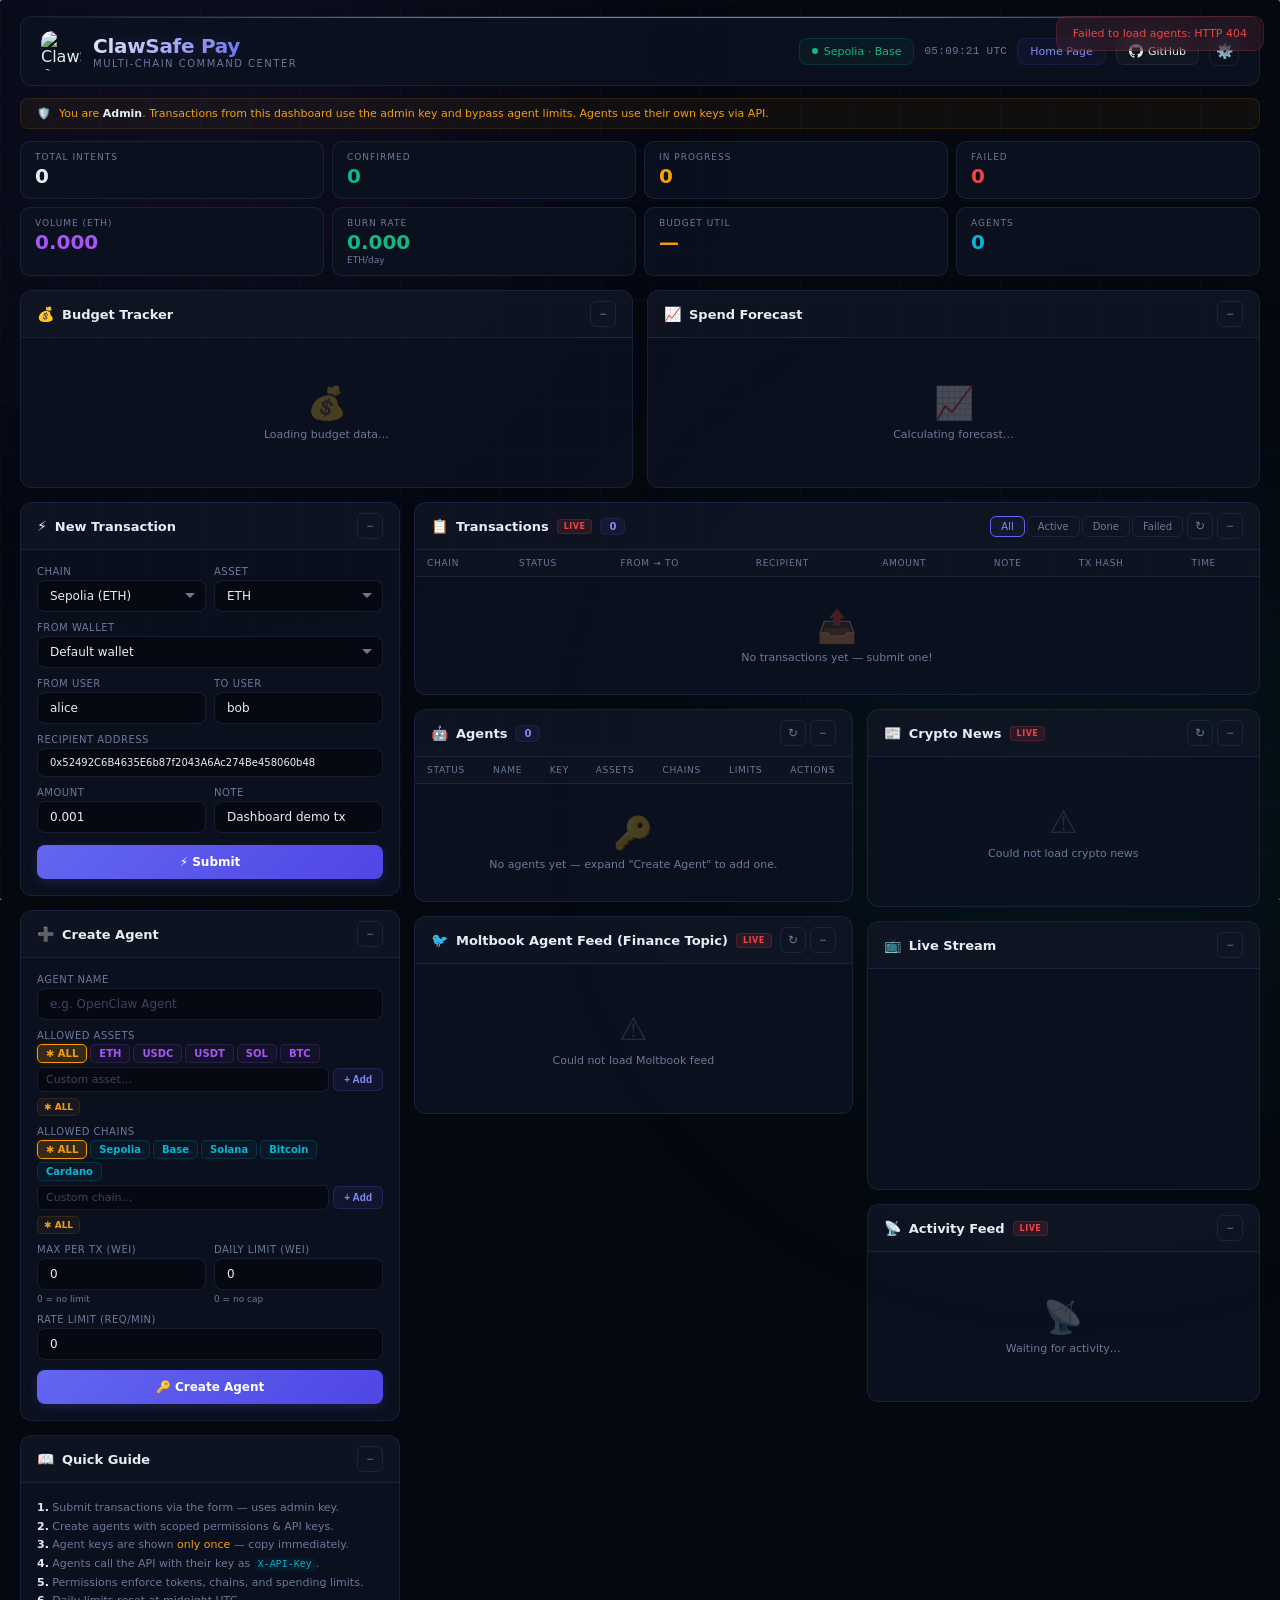
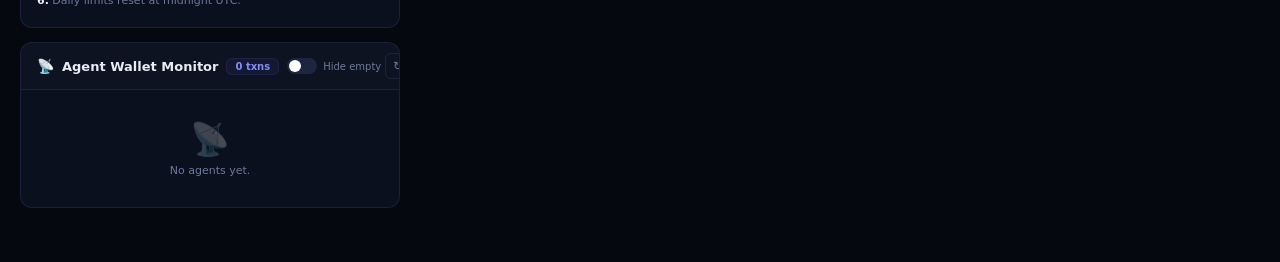
==== commit 4e7a3b1e: "feat: security detail and setup_guide page" ====
--- a/dashboard/index.html
+++ b/dashboard/index.html
@@ -112,8 +112,9 @@
 .logo{display:flex;align-items:center;gap:12px}
 .logo-icon{width:40px;height:40px;border-radius:10px;overflow:hidden;flex-shrink:0}
 .logo-icon img{width:100%;height:100%;object-fit:cover;border-radius:inherit}
-.logo h1{font-size:18px;font-weight:700;background:linear-gradient(135deg,#fff,var(--accent2),var(--cyan));-webkit-background-clip:text;-webkit-text-fill-color:var(--red)}
-.logo .sub{font-size:10px;color:var(--muted);letter-spacing:1.2px;text-transform:uppercase}
+.logo h1{font-size:20px;font-weight:800;letter-spacing:-.3px;background:linear-gradient(135deg,var(--text) 0%,var(--accent) 40%,var(--cyan) 70%,var(--accent2) 100%);-webkit-background-clip:text;-webkit-text-fill-color:transparent;background-size:200% 200%;animation:titleGrad 6s ease-in-out infinite;text-shadow:none;line-height:1.2;filter:drop-shadow(0 0 8px rgba(99,102,241,.15))}
+@keyframes titleGrad{0%,100%{background-position:0% 50%}50%{background-position:100% 50%}}
+.logo .sub{font-size:10px;color:var(--muted);letter-spacing:1.5px;text-transform:uppercase;font-weight:500}
 .hdr-right{display:flex;align-items:center;gap:10px}
 .sys-badge{display:flex;align-items:center;gap:6px;padding:6px 12px;border-radius:8px;background:rgba(16,185,129,.06);border:1px solid rgba(16,185,129,.15);font-size:11px;color:var(--green);font-weight:500}
 .sys-dot{width:6px;height:6px;border-radius:50%;background:var(--green);animation:blink 2s ease-in-out infinite}
@@ -128,7 +129,7 @@
 .admin-banner strong{color:var(--text)}
 
 /* ── Stats Row ────────────────────────────────────────────────────── */
-.stats{display:grid;grid-template-columns:repeat(auto-fill,minmax(135px,1fr));gap:8px;margin-bottom:14px}
+.stats{display:grid;grid-template-columns:repeat(4,1fr);gap:8px;margin-bottom:14px}
 .stat-card{padding:10px 14px;border-radius:10px;background:var(--surface);border:1px solid var(--border);transition:all .3s;position:relative;overflow:hidden}
 .stat-card::before{content:'';position:absolute;top:0;left:0;right:0;height:2px;opacity:0;transition:opacity .3s}
 .stat-card:nth-child(1)::before{background:linear-gradient(90deg,var(--accent),var(--purple))}
@@ -169,7 +170,7 @@
 .w-count{font-size:10px;font-weight:600;padding:2px 8px;border-radius:6px;background:rgba(99,102,241,.08);color:var(--accent2);border:1px solid rgba(99,102,241,.12)}
 
 /* ── Dashboard Grid ───────────────────────────────────────────────── */
-.dash-grid{display:grid;grid-template-columns:380px 1fr;gap:14px;margin-bottom:14px}
+.dash-grid{display:grid;grid-template-columns:380px 1fr 280px;gap:14px;margin-bottom:14px}
 .dash-col{display:flex;flex-direction:column;gap:14px}
 
 /* ── Form Elements ────────────────────────────────────────────────── */
@@ -390,7 +391,7 @@
 .right-sub{display:grid;grid-template-columns:1fr 1fr;gap:14px}
 
 /* ── Finance Widgets ──────────────────────────────────────────────── */
-.finance-row{display:grid;grid-template-columns:repeat(3,1fr);gap:14px;margin-bottom:14px}
+.finance-row{display:grid;grid-template-columns:repeat(2,1fr);gap:14px;margin-bottom:14px}
 .budget-bar-wrap{margin-bottom:10px}
 .budget-bar-label{display:flex;justify-content:space-between;align-items:center;margin-bottom:4px}
 .budget-bar-name{font-size:11px;font-weight:600}
@@ -428,7 +429,8 @@
 .kpi-row{display:grid;grid-template-columns:repeat(3,1fr);gap:8px;margin-bottom:12px}
 
 /* ── Crypto Price Ticker ───────────────────────────────────────────── */
-.crypto-ticker{display:grid;grid-template-columns:repeat(auto-fill,minmax(200px,1fr));gap:8px}
+.crypto-ticker{display:flex;flex-direction:column;gap:6px}
+.crypto-ticker-wide{display:grid;grid-template-columns:repeat(auto-fill,minmax(200px,1fr));gap:8px}
 .crypto-card{display:flex;align-items:center;gap:10px;padding:10px 12px;border-radius:10px;background:var(--surface2);border:1px solid var(--border);transition:all .3s;cursor:default;position:relative;overflow:hidden}
 .crypto-card:hover{border-color:var(--border-hi);transform:translateY(-2px);box-shadow:0 6px 20px rgba(99,102,241,.1)}
 .crypto-card::before{content:'';position:absolute;top:0;left:0;right:0;height:2px;background:linear-gradient(90deg,var(--accent),var(--cyan));opacity:0;transition:opacity .3s}
@@ -470,10 +472,11 @@
 .github-btn svg{width:14px;height:14px;fill:currentColor}
 
 /* ── Responsive ───────────────────────────────────────────────────── */
-@media(max-width:1200px){.finance-row{grid-template-columns:1fr}.crypto-ticker{grid-template-columns:repeat(auto-fill,minmax(180px,1fr))}}
+@media(max-width:1400px){.dash-grid{grid-template-columns:380px 1fr}.dash-col-prices{display:none}}
+@media(max-width:1200px){.finance-row{grid-template-columns:1fr}}
 @media(max-width:1200px){.right-sub{grid-template-columns:1fr}}
 @media(max-width:1024px){.dash-grid{grid-template-columns:1fr}.stats{grid-template-columns:repeat(3,1fr)}}
-@media(max-width:768px){.stats{grid-template-columns:repeat(2,1fr)}header{flex-direction:column;gap:8px;text-align:center}.hdr-right{flex-wrap:wrap;justify-content:center}.crypto-ticker{grid-template-columns:1fr 1fr}}
+@media(max-width:768px){.stats{grid-template-columns:repeat(2,1fr)}header{flex-direction:column;gap:8px;text-align:center}.hdr-right{flex-wrap:wrap;justify-content:center}}
 </style>
 </head>
 <body>
@@ -535,22 +538,6 @@
     <div class="stat-card"><div class="stat-label">Agents</div><div class="stat-value cyan" id="s-agents">0</div><div class="stat-sub" id="s-agents-sub">&nbsp;</div></div>
   </div>
 
-  <!-- ═══ Crypto Prices ═══ -->
-  <div class="widget" id="w-crypto-prices" style="margin-bottom:14px">
-    <div class="wh">
-      <div class="wt"><span class="wt-icon">₿</span> Crypto Prices — Top 10 <span class="live-pill">LIVE</span></div>
-      <div class="wa">
-        <button class="w-btn" onclick="fetchCryptoPrices()" title="Refresh">↻</button>
-        <button class="w-btn" onclick="toggleWidget(this)">−</button>
-      </div>
-    </div>
-    <div class="wb pad">
-      <div class="crypto-ticker" id="cryptoTicker">
-        <div class="empty-state"><div class="icon">₿</div><p>Loading crypto prices…</p></div>
-      </div>
-    </div>
-  </div>
-
   <!-- ═══ Finance Overview ═══ -->
   <div class="finance-row">
 
@@ -577,19 +564,6 @@
       <div class="wb pad">
         <div id="forecastContent">
           <div class="empty-state"><div class="icon">📈</div><p>Calculating forecast…</p></div>
-        </div>
-      </div>
-    </div>
-
-    <!-- 📊 Cost Breakdown -->
-    <div class="widget" id="w-costs">
-      <div class="wh">
-        <div class="wt"><span class="wt-icon">📊</span> Cost Breakdown</div>
-        <div class="wa"><button class="w-btn" onclick="toggleWidget(this)">−</button></div>
-      </div>
-      <div class="wb pad" style="max-height:320px">
-        <div id="costBreakdown">
-          <div class="empty-state"><div class="icon">📊</div><p>No spend data yet</p></div>
         </div>
       </div>
     </div>
@@ -936,6 +910,25 @@
       </div><!-- /right-sub -->
 
     </div><!-- /dash-col right -->
+
+    <!-- ── Right Sidebar: Crypto Prices ── -->
+    <div class="dash-col dash-col-prices">
+      <div class="widget" id="w-crypto-prices">
+        <div class="wh">
+          <div class="wt"><span class="wt-icon">₿</span> Top 10 Crypto <span class="live-pill">LIVE</span></div>
+          <div class="wa">
+            <button class="w-btn" onclick="fetchCryptoPrices()" title="Refresh">↻</button>
+            <button class="w-btn" onclick="toggleWidget(this)">−</button>
+          </div>
+        </div>
+        <div class="wb pad" style="overflow-y:auto">
+          <div class="crypto-ticker" id="cryptoTicker">
+            <div class="empty-state"><div class="icon">₿</div><p>Loading prices…</p></div>
+          </div>
+        </div>
+      </div>
+    </div>
+
   </div><!-- /dash-grid -->
 
 </div><!-- /app -->
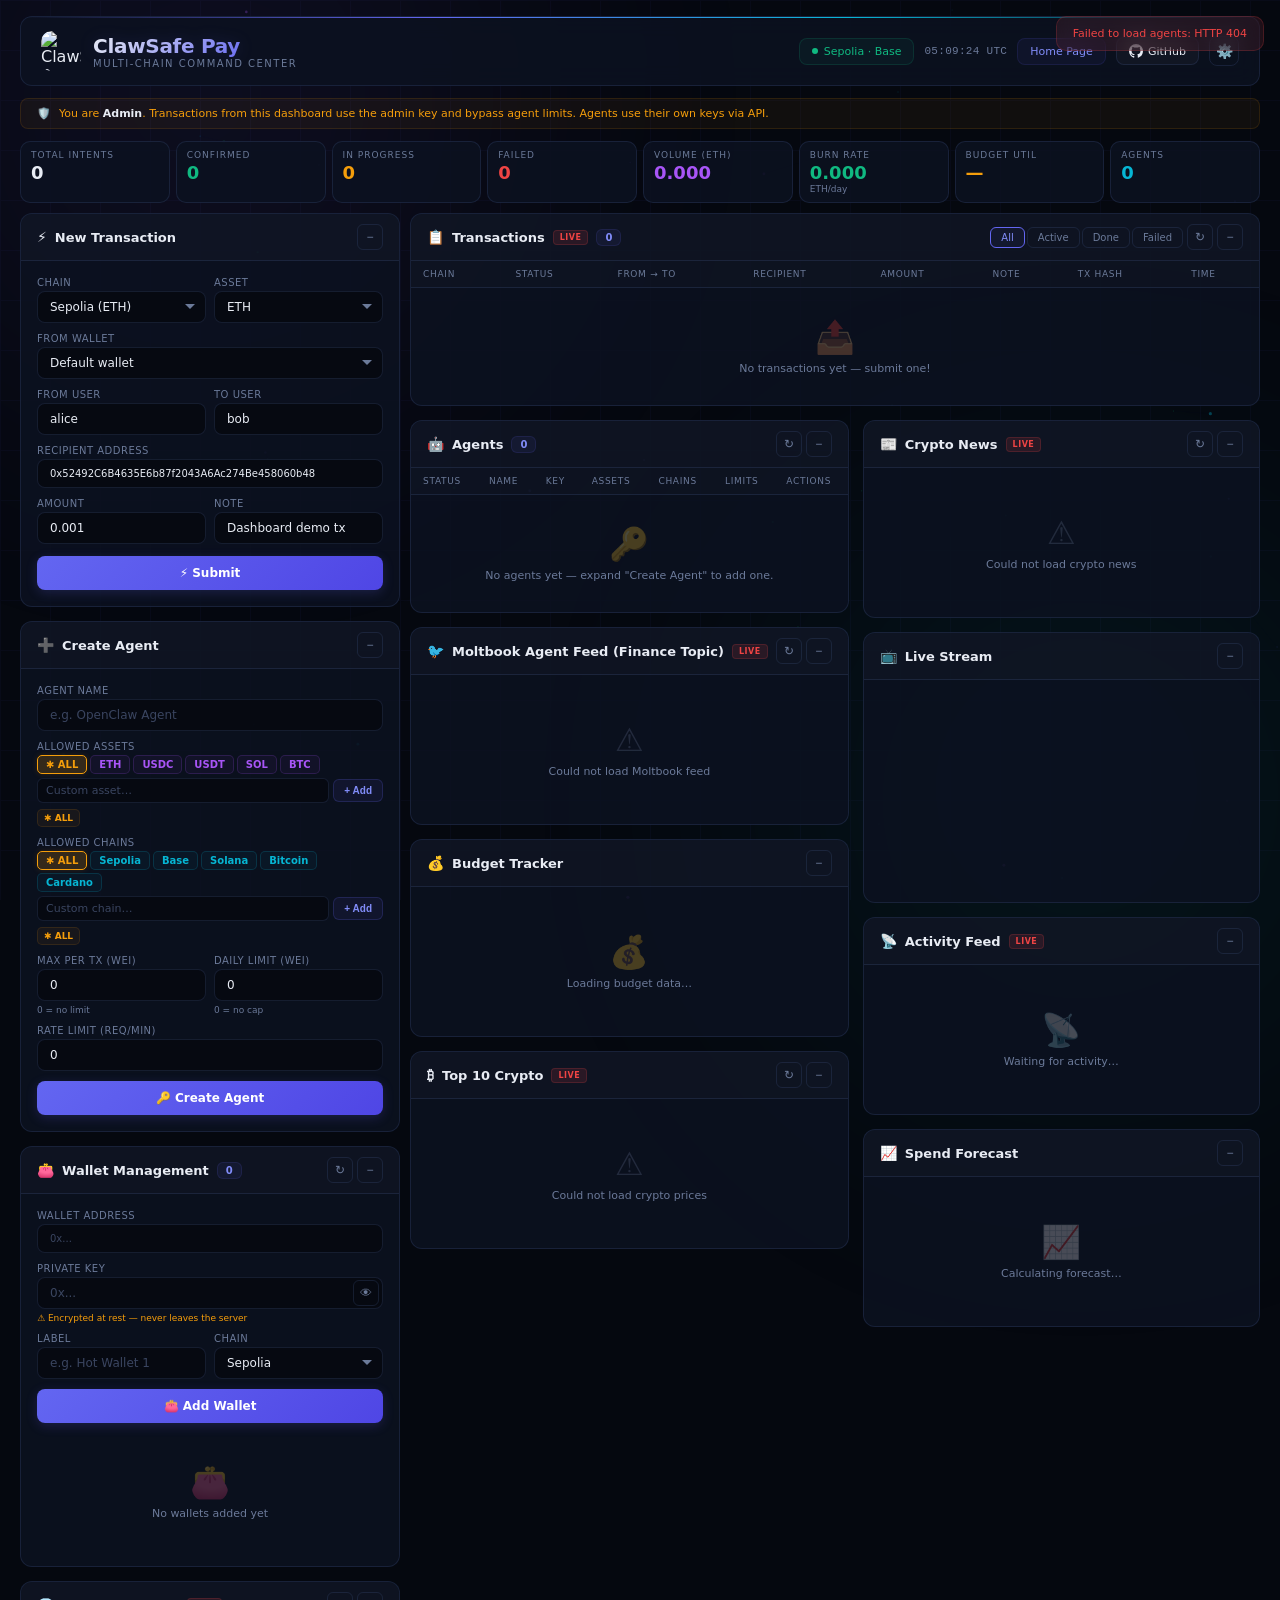
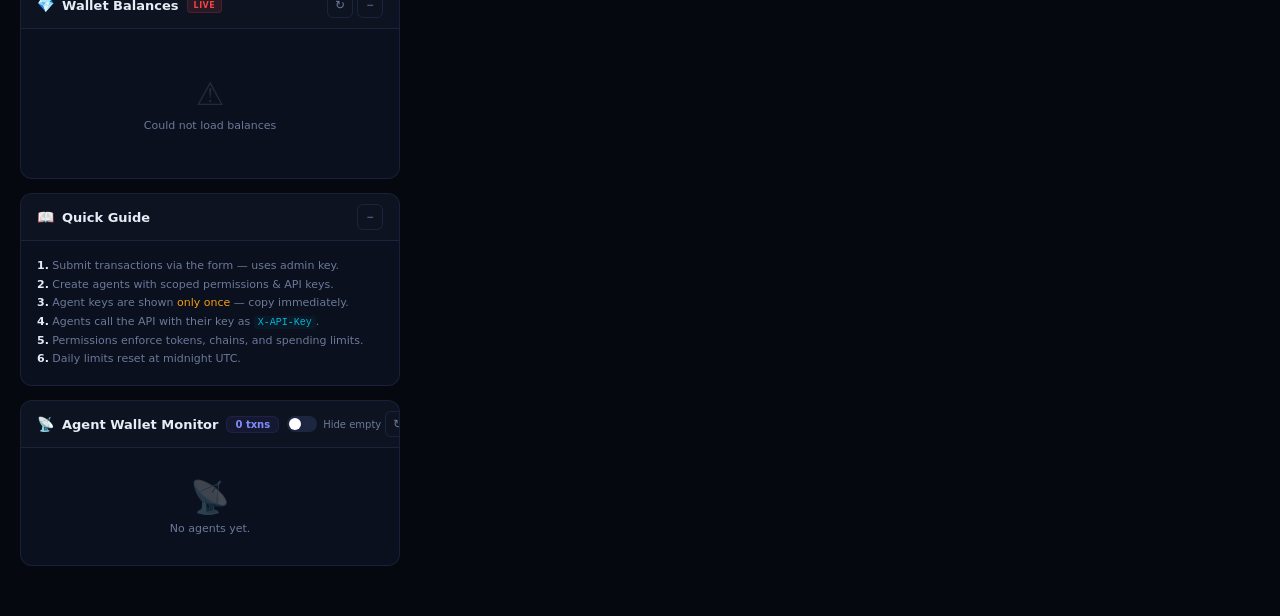
==== commit cd175988: "deat: major frontend improvement and feature addition" ====
--- a/dashboard/index.html
+++ b/dashboard/index.html
@@ -102,7 +102,8 @@
 #particles{position:fixed;inset:0;z-index:0;pointer-events:none}
 
 /* ── App Container ────────────────────────────────────────────────── */
-.app{position:relative;z-index:1;max-width:1440px;margin:0 auto;padding:16px 20px 40px}
+.app{position:relative;z-index:1;max-width:1440px;margin:0 auto;padding:16px 20px 40px;display:flex;flex-direction:column;align-items:center}
+.app>*{width:100%}
 
 /* ── Header ───────────────────────────────────────────────────────── */
 header{display:flex;align-items:center;justify-content:space-between;margin-bottom:12px;padding:14px 20px;
@@ -129,8 +130,8 @@
 .admin-banner strong{color:var(--text)}
 
 /* ── Stats Row ────────────────────────────────────────────────────── */
-.stats{display:grid;grid-template-columns:repeat(4,1fr);gap:8px;margin-bottom:14px}
-.stat-card{padding:10px 14px;border-radius:10px;background:var(--surface);border:1px solid var(--border);transition:all .3s;position:relative;overflow:hidden}
+.stats{display:grid;grid-template-columns:repeat(8,1fr);gap:6px;margin-bottom:10px}
+.stat-card{padding:8px 10px;border-radius:10px;background:var(--surface);border:1px solid var(--border);transition:all .3s;position:relative;overflow:hidden}
 .stat-card::before{content:'';position:absolute;top:0;left:0;right:0;height:2px;opacity:0;transition:opacity .3s}
 .stat-card:nth-child(1)::before{background:linear-gradient(90deg,var(--accent),var(--purple))}
 .stat-card:nth-child(2)::before{background:linear-gradient(90deg,var(--green),var(--cyan))}
@@ -143,7 +144,7 @@
 .stat-card:hover{border-color:var(--border-hi);transform:translateY(-2px);box-shadow:0 6px 20px rgba(99,102,241,.1)}
 .stat-card:hover::before{opacity:1}
 .stat-label{font-size:9px;text-transform:uppercase;letter-spacing:1px;color:var(--muted);margin-bottom:2px}
-.stat-value{font-size:20px;font-weight:700;font-variant-numeric:tabular-nums}
+.stat-value{font-size:18px;font-weight:700;font-variant-numeric:tabular-nums}
 .stat-sub{font-size:9px;color:var(--muted);margin-top:1px}
 .green{color:var(--green)}.red{color:var(--red)}.amber{color:var(--amber)}.blue{color:var(--blue)}.purple{color:var(--purple)}.cyan{color:var(--cyan)}
 
@@ -170,7 +171,7 @@
 .w-count{font-size:10px;font-weight:600;padding:2px 8px;border-radius:6px;background:rgba(99,102,241,.08);color:var(--accent2);border:1px solid rgba(99,102,241,.12)}
 
 /* ── Dashboard Grid ───────────────────────────────────────────────── */
-.dash-grid{display:grid;grid-template-columns:380px 1fr 280px;gap:14px;margin-bottom:14px}
+.dash-grid{display:grid;grid-template-columns:380px 1fr;gap:10px;margin-bottom:10px}
 .dash-col{display:flex;flex-direction:column;gap:14px}
 
 /* ── Form Elements ────────────────────────────────────────────────── */
@@ -391,7 +392,8 @@
 .right-sub{display:grid;grid-template-columns:1fr 1fr;gap:14px}
 
 /* ── Finance Widgets ──────────────────────────────────────────────── */
-.finance-row{display:grid;grid-template-columns:repeat(2,1fr);gap:14px;margin-bottom:14px}
+/* ── Bottom Row: Crypto + Finance ──────────────────────────────────── */
+
 .budget-bar-wrap{margin-bottom:10px}
 .budget-bar-label{display:flex;justify-content:space-between;align-items:center;margin-bottom:4px}
 .budget-bar-name{font-size:11px;font-weight:600}
@@ -471,11 +473,32 @@
 .github-btn:hover{border-color:var(--border-hi);background:rgba(128,128,128,.12);color:var(--text);transform:translateY(-1px)}
 .github-btn svg{width:14px;height:14px;fill:currentColor}
 
+/* ── Wallet Management ────────────────────────────────────────────── */
+.wallet-card{display:flex;align-items:center;gap:10px;padding:8px 10px;border-radius:8px;background:var(--surface);border:1px solid var(--border);margin-bottom:6px;transition:all .2s}
+.wallet-card:hover{border-color:var(--border-hi);background:var(--surface-hover)}
+.wallet-card.is-default{border-color:var(--accent);background:rgba(99,102,241,.04)}
+.wallet-icon{font-size:18px;flex-shrink:0}
+.wallet-info{flex:1;min-width:0}
+.wallet-addr{font-size:11px;font-family:'JetBrains Mono','Fira Code',monospace;color:var(--cyan);word-break:break-all}
+.wallet-meta{display:flex;gap:6px;align-items:center;margin-top:2px;font-size:10px;color:var(--muted)}
+.wallet-label-tag{padding:1px 5px;border-radius:3px;background:rgba(99,102,241,.08);color:var(--accent2);font-size:9px;font-weight:600}
+.wallet-default-tag{padding:1px 5px;border-radius:3px;background:rgba(16,185,129,.1);color:var(--green);font-size:9px;font-weight:600}
+.wallet-actions{display:flex;gap:4px;flex-shrink:0}
+
+/* ── Wallet Balances ──────────────────────────────────────────────── */
+.balance-card{display:flex;align-items:center;gap:10px;padding:10px;border-radius:8px;background:var(--surface);border:1px solid var(--border);margin-bottom:6px;transition:all .2s}
+.balance-card:hover{border-color:var(--border-hi)}
+.balance-icon{width:32px;height:32px;border-radius:50%;flex-shrink:0;display:flex;align-items:center;justify-content:center;font-size:16px;background:rgba(99,102,241,.08)}
+.balance-info{flex:1;min-width:0}
+.balance-addr{font-size:10px;font-family:'JetBrains Mono','Fira Code',monospace;color:var(--muted)}
+.balance-label{font-size:11px;font-weight:600;color:var(--text)}
+.balance-amount{text-align:right}
+.balance-value{font-size:14px;font-weight:700;font-family:'JetBrains Mono','Fira Code',monospace;color:var(--green)}
+.balance-symbol{font-size:10px;color:var(--muted);font-weight:500}
+
 /* ── Responsive ───────────────────────────────────────────────────── */
-@media(max-width:1400px){.dash-grid{grid-template-columns:380px 1fr}.dash-col-prices{display:none}}
-@media(max-width:1200px){.finance-row{grid-template-columns:1fr}}
 @media(max-width:1200px){.right-sub{grid-template-columns:1fr}}
-@media(max-width:1024px){.dash-grid{grid-template-columns:1fr}.stats{grid-template-columns:repeat(3,1fr)}}
+@media(max-width:1024px){.dash-grid{grid-template-columns:1fr}.stats{grid-template-columns:repeat(4,1fr)}}
 @media(max-width:768px){.stats{grid-template-columns:repeat(2,1fr)}header{flex-direction:column;gap:8px;text-align:center}.hdr-right{flex-wrap:wrap;justify-content:center}}
 </style>
 </head>
@@ -538,38 +561,6 @@
     <div class="stat-card"><div class="stat-label">Agents</div><div class="stat-value cyan" id="s-agents">0</div><div class="stat-sub" id="s-agents-sub">&nbsp;</div></div>
   </div>
 
-  <!-- ═══ Finance Overview ═══ -->
-  <div class="finance-row">
-
-    <!-- 💰 Budget Tracker -->
-    <div class="widget" id="w-budget">
-      <div class="wh">
-        <div class="wt"><span class="wt-icon">💰</span> Budget Tracker</div>
-        <div class="wa"><button class="w-btn" onclick="toggleWidget(this)">−</button></div>
-      </div>
-      <div class="wb pad" style="max-height:320px">
-        <div id="budgetAlerts"></div>
-        <div id="budgetBars">
-          <div class="empty-state"><div class="icon">💰</div><p>Loading budget data…</p></div>
-        </div>
-      </div>
-    </div>
-
-    <!-- 📈 Spend Forecast -->
-    <div class="widget" id="w-forecast">
-      <div class="wh">
-        <div class="wt"><span class="wt-icon">📈</span> Spend Forecast</div>
-        <div class="wa"><button class="w-btn" onclick="toggleWidget(this)">−</button></div>
-      </div>
-      <div class="wb pad">
-        <div id="forecastContent">
-          <div class="empty-state"><div class="icon">📈</div><p>Calculating forecast…</p></div>
-        </div>
-      </div>
-    </div>
-
-  </div>
-
   <!-- ═══ Dashboard Grid ═══ -->
   <div class="dash-grid">
 
@@ -712,7 +703,79 @@
         </div>
       </div>
 
-      <!-- 📖 Quick Guide -->
+      <!-- � Wallet Management -->
+      <div class="widget" id="w-wallet-mgmt">
+        <div class="wh">
+          <div class="wt"><span class="wt-icon">👛</span> Wallet Management <span class="w-count" id="walletCount">0</span></div>
+          <div class="wa">
+            <button class="w-btn" onclick="fetchManagedWallets()" title="Refresh">↻</button>
+            <button class="w-btn" onclick="toggleWidget(this)">−</button>
+          </div>
+        </div>
+        <div class="wb pad">
+          <form id="walletForm" autocomplete="off">
+            <div class="form-stack">
+              <div class="form-group">
+                <label>Wallet Address</label>
+                <input type="text" id="wl-address" class="addr-input" placeholder="0x..." required>
+              </div>
+              <div class="form-group">
+                <label>Private Key</label>
+                <div style="position:relative">
+                  <input type="password" id="wl-privkey" placeholder="0x..." required style="padding-right:36px">
+                  <button type="button" class="w-btn" onclick="togglePrivKeyVisibility()" title="Show/Hide"
+                    style="position:absolute;right:4px;top:50%;transform:translateY(-50%);font-size:12px" id="wl-eye">👁</button>
+                </div>
+                <div class="form-hint" style="color:var(--amber)">⚠️ Encrypted at rest — never leaves the server</div>
+              </div>
+              <div class="form-row">
+                <div class="form-group">
+                  <label>Label</label>
+                  <input type="text" id="wl-label" placeholder="e.g. Hot Wallet 1">
+                </div>
+                <div class="form-group">
+                  <label>Chain</label>
+                  <select id="wl-chain">
+                    <option value="sepolia" selected>Sepolia</option>
+                    <option value="base">Base</option>
+                    <option value="solana">Solana</option>
+                    <option value="bitcoin">Bitcoin</option>
+                    <option value="cardano">Cardano</option>
+                  </select>
+                </div>
+              </div>
+              <button type="submit" class="btn btn-primary" style="width:100%" id="wlAddBtn">👛 Add Wallet</button>
+            </div>
+          </form>
+          <div id="walletList" style="margin-top:10px">
+            <div class="empty-state" id="walletEmpty">
+              <div class="icon">👛</div>
+              <p>No wallets added yet</p>
+            </div>
+          </div>
+        </div>
+      </div>
+
+      <!-- 💎 Wallet Balances -->
+      <div class="widget" id="w-balances">
+        <div class="wh">
+          <div class="wt"><span class="wt-icon">💎</span> Wallet Balances <span class="live-pill">LIVE</span></div>
+          <div class="wa">
+            <button class="w-btn" onclick="fetchWalletBalances()" title="Refresh">↻</button>
+            <button class="w-btn" onclick="toggleWidget(this)">−</button>
+          </div>
+        </div>
+        <div class="wb pad" style="max-height:340px;overflow-y:auto">
+          <div id="balancesList">
+            <div class="empty-state" id="balancesEmpty">
+              <div class="icon">💎</div>
+              <p>Loading wallet balances…</p>
+            </div>
+          </div>
+        </div>
+      </div>
+
+      <!-- �📖 Quick Guide -->
       <div class="widget" id="w-guide">
         <div class="wh">
           <div class="wt"><span class="wt-icon">📖</span> Quick Guide</div>
@@ -854,6 +917,36 @@
               </div>
             </div>
           </div>
+
+          <!-- 💰 Budget Tracker -->
+          <div class="widget" id="w-budget">
+            <div class="wh">
+              <div class="wt"><span class="wt-icon">💰</span> Budget Tracker</div>
+              <div class="wa"><button class="w-btn" onclick="toggleWidget(this)">−</button></div>
+            </div>
+            <div class="wb pad">
+              <div id="budgetAlerts"></div>
+              <div id="budgetBars">
+                <div class="empty-state"><div class="icon">💰</div><p>Loading budget data…</p></div>
+              </div>
+            </div>
+          </div>
+
+          <!-- ₿ Top 10 Crypto -->
+          <div class="widget" id="w-crypto-prices">
+            <div class="wh">
+              <div class="wt"><span class="wt-icon">₿</span> Top 10 Crypto <span class="live-pill">LIVE</span></div>
+              <div class="wa">
+                <button class="w-btn" onclick="fetchCryptoPrices()" title="Refresh">↻</button>
+                <button class="w-btn" onclick="toggleWidget(this)">−</button>
+              </div>
+            </div>
+            <div class="wb pad" style="overflow-y:auto">
+              <div class="crypto-ticker" id="cryptoTicker">
+                <div class="empty-state"><div class="icon">₿</div><p>Loading prices…</p></div>
+              </div>
+            </div>
+          </div>
         </div>
 
         <!-- Sub-right -->
@@ -905,29 +998,24 @@
               </div>
             </div>
           </div>
+
+          <!-- 📈 Spend Forecast -->
+          <div class="widget" id="w-forecast">
+            <div class="wh">
+              <div class="wt"><span class="wt-icon">📈</span> Spend Forecast</div>
+              <div class="wa"><button class="w-btn" onclick="toggleWidget(this)">−</button></div>
+            </div>
+            <div class="wb pad">
+              <div id="forecastContent">
+                <div class="empty-state"><div class="icon">📈</div><p>Calculating forecast…</p></div>
+              </div>
+            </div>
+          </div>
         </div>
 
       </div><!-- /right-sub -->
 
     </div><!-- /dash-col right -->
-
-    <!-- ── Right Sidebar: Crypto Prices ── -->
-    <div class="dash-col dash-col-prices">
-      <div class="widget" id="w-crypto-prices">
-        <div class="wh">
-          <div class="wt"><span class="wt-icon">₿</span> Top 10 Crypto <span class="live-pill">LIVE</span></div>
-          <div class="wa">
-            <button class="w-btn" onclick="fetchCryptoPrices()" title="Refresh">↻</button>
-            <button class="w-btn" onclick="toggleWidget(this)">−</button>
-          </div>
-        </div>
-        <div class="wb pad" style="overflow-y:auto">
-          <div class="crypto-ticker" id="cryptoTicker">
-            <div class="empty-state"><div class="icon">₿</div><p>Loading prices…</p></div>
-          </div>
-        </div>
-      </div>
-    </div>
 
   </div><!-- /dash-grid -->
 
@@ -1312,6 +1400,194 @@
       sel.innerHTML = '<option value="">Default wallet</option>';
     }
   } catch (e) { console.error('Fetch wallets:', e); }
+}
+
+// ═══ WALLET MANAGEMENT ═══════════════════════════════════════════════
+
+state.managedWallets = [];
+
+async function fetchManagedWallets() {
+  try {
+    const r = await fetch(`${API}/wallets/managed`, { headers: { 'X-API-Key': API_KEY } });
+    if (!r.ok) return;
+    state.managedWallets = await r.json();
+    renderWalletList();
+  } catch (e) { console.error('Fetch managed wallets:', e); }
+}
+
+function renderWalletList() {
+  const container = document.getElementById('walletList');
+  const empty = document.getElementById('walletEmpty');
+  const count = document.getElementById('walletCount');
+  count.textContent = state.managedWallets.length;
+
+  if (!state.managedWallets.length) {
+    empty.style.display = 'block';
+    container.innerHTML = '';
+    container.appendChild(empty);
+    return;
+  }
+  empty.style.display = 'none';
+
+  container.innerHTML = state.managedWallets.map(w => `
+    <div class="wallet-card ${w.is_default ? 'is-default' : ''}">
+      <div class="wallet-icon">👛</div>
+      <div class="wallet-info">
+        <div class="wallet-addr">${esc(w.address)}</div>
+        <div class="wallet-meta">
+          ${w.label ? `<span class="wallet-label-tag">${esc(w.label)}</span>` : ''}
+          ${w.is_default ? '<span class="wallet-default-tag">★ DEFAULT</span>' : ''}
+          <span>${esc(w.chain)}</span>
+        </div>
+      </div>
+      <div class="wallet-actions">
+        ${!w.is_default ? `<button class="w-btn" onclick="setDefaultWallet('${esc(w.id)}')" title="Set as default">★</button>` : ''}
+        <button class="w-btn" onclick="deleteWallet('${esc(w.id)}')" title="Delete" style="color:var(--red)">✕</button>
+      </div>
+    </div>
+  `).join('');
+}
+
+document.getElementById('walletForm').addEventListener('submit', async (e) => {
+  e.preventDefault();
+  const btn = document.getElementById('wlAddBtn');
+  btn.disabled = true;
+  btn.textContent = 'Adding…';
+
+  try {
+    const r = await fetch(`${API}/wallets`, {
+      method: 'POST',
+      headers: { 'Content-Type': 'application/json', 'X-API-Key': API_KEY },
+      body: JSON.stringify({
+        address: document.getElementById('wl-address').value.trim(),
+        private_key: document.getElementById('wl-privkey').value.trim(),
+        label: document.getElementById('wl-label').value.trim(),
+        chain: document.getElementById('wl-chain').value,
+      }),
+    });
+    const data = await r.json();
+    if (r.ok) {
+      toast('✓ Wallet added', 'success');
+      document.getElementById('walletForm').reset();
+      fetchManagedWallets();
+      fetchWallets();
+      fetchWalletBalances();
+    } else {
+      toast(`✗ ${data.detail || JSON.stringify(data)}`, 'error');
+    }
+  } catch (err) {
+    toast(`✗ Network error: ${err.message}`, 'error');
+  } finally {
+    btn.disabled = false;
+    btn.textContent = '👛 Add Wallet';
+  }
+});
+
+async function deleteWallet(walletId) {
+  if (!confirm('Delete this wallet? This cannot be undone.')) return;
+  try {
+    const r = await fetch(`${API}/wallets/${walletId}`, {
+      method: 'DELETE',
+      headers: { 'X-API-Key': API_KEY },
+    });
+    if (r.ok) {
+      toast('Wallet deleted', 'success');
+      fetchManagedWallets();
+      fetchWallets();
+      fetchWalletBalances();
+    } else {
+      const data = await r.json();
+      toast(`✗ ${data.detail || 'Delete failed'}`, 'error');
+    }
+  } catch (err) { toast(`✗ ${err.message}`, 'error'); }
+}
+
+async function setDefaultWallet(walletId) {
+  try {
+    const r = await fetch(`${API}/wallets/${walletId}/set-default`, {
+      method: 'POST',
+      headers: { 'X-API-Key': API_KEY },
+    });
+    if (r.ok) {
+      toast('Default wallet updated', 'success');
+      fetchManagedWallets();
+      fetchWallets();
+    } else {
+      const data = await r.json();
+      toast(`✗ ${data.detail || 'Failed'}`, 'error');
+    }
+  } catch (err) { toast(`✗ ${err.message}`, 'error'); }
+}
+
+function togglePrivKeyVisibility() {
+  const input = document.getElementById('wl-privkey');
+  const eye = document.getElementById('wl-eye');
+  if (input.type === 'password') {
+    input.type = 'text';
+    eye.textContent = '🙈';
+  } else {
+    input.type = 'password';
+    eye.textContent = '👁';
+  }
+}
+
+// ═══ WALLET BALANCES ═════════════════════════════════════════════════
+
+async function fetchWalletBalances() {
+  try {
+    const r = await fetch(`${API}/wallets/balances`, { headers: { 'X-API-Key': API_KEY } });
+    if (!r.ok) throw new Error(`HTTP ${r.status}`);
+    const balances = await r.json();
+    renderWalletBalances(balances);
+  } catch (e) {
+    console.error('Fetch balances:', e);
+    const el = document.getElementById('balancesList');
+    el.innerHTML = '<div class="empty-state"><div class="icon">⚠️</div><p>Could not load balances</p></div>';
+  }
+}
+
+function renderWalletBalances(balances) {
+  const el = document.getElementById('balancesList');
+  const empty = document.getElementById('balancesEmpty');
+
+  if (!balances.length) {
+    empty.style.display = 'block';
+    el.innerHTML = '';
+    el.appendChild(empty);
+    return;
+  }
+  empty.style.display = 'none';
+
+  // Calculate total
+  let totalEth = 0;
+  balances.forEach(b => {
+    if (b.balance_display !== 'error') totalEth += parseFloat(b.balance_display);
+  });
+
+  let html = `<div style="display:flex;justify-content:space-between;align-items:center;margin-bottom:8px;padding:4px 0;border-bottom:1px solid var(--border)">
+    <span style="font-size:10px;text-transform:uppercase;letter-spacing:.5px;color:var(--muted);font-weight:600">${balances.length} wallet${balances.length !== 1 ? 's' : ''}</span>
+    <span style="font-size:12px;font-weight:700;color:var(--green);font-family:'JetBrains Mono','Fira Code',monospace">${totalEth.toFixed(6)} ETH total</span>
+  </div>`;
+
+  html += balances.map(b => {
+    const isError = b.balance_display === 'error';
+    const balFloat = isError ? 0 : parseFloat(b.balance_display);
+    const valColor = isError ? 'var(--red)' : balFloat > 0 ? 'var(--green)' : 'var(--muted)';
+
+    return `<div class="balance-card">
+      <div class="balance-icon">💎</div>
+      <div class="balance-info">
+        <div class="balance-label">${b.label || shortAddr(b.address)}</div>
+        <div class="balance-addr">${shortAddr(b.address)} · ${esc(b.chain)}</div>
+      </div>
+      <div class="balance-amount">
+        <div class="balance-value" style="color:${valColor}">${isError ? 'Error' : b.balance_display}</div>
+        <div class="balance-symbol">${isError ? '' : b.symbol}</div>
+      </div>
+    </div>`;
+  }).join('');
+
+  el.innerHTML = html;
 }
 
 // ═══ AGENTS ══════════════════════════════════════════════════════════
@@ -1819,6 +2095,7 @@
 
 function renderCostBreakdown() {
   const el = document.getElementById('costBreakdown');
+  if (!el) return;
   const confirmed = state.intents.filter(i => i.status === 'confirmed');
 
   if (!confirmed.length) {
@@ -2042,6 +2319,8 @@
 
 // ═══ INIT ════════════════════════════════════════════════════════════
 fetchWallets();
+fetchManagedWallets();
+fetchWalletBalances();
 fetchIntents();
 fetchAgents();
 fetchMoltbook();
@@ -2052,6 +2331,7 @@
 setInterval(fetchCryptoPrices, 60000);
 setInterval(fetchCryptoNews, 120000);
 setInterval(renderFinanceWidgets, 30000);
+setInterval(fetchWalletBalances, 60000);
 </script>
 </body>
 </html>
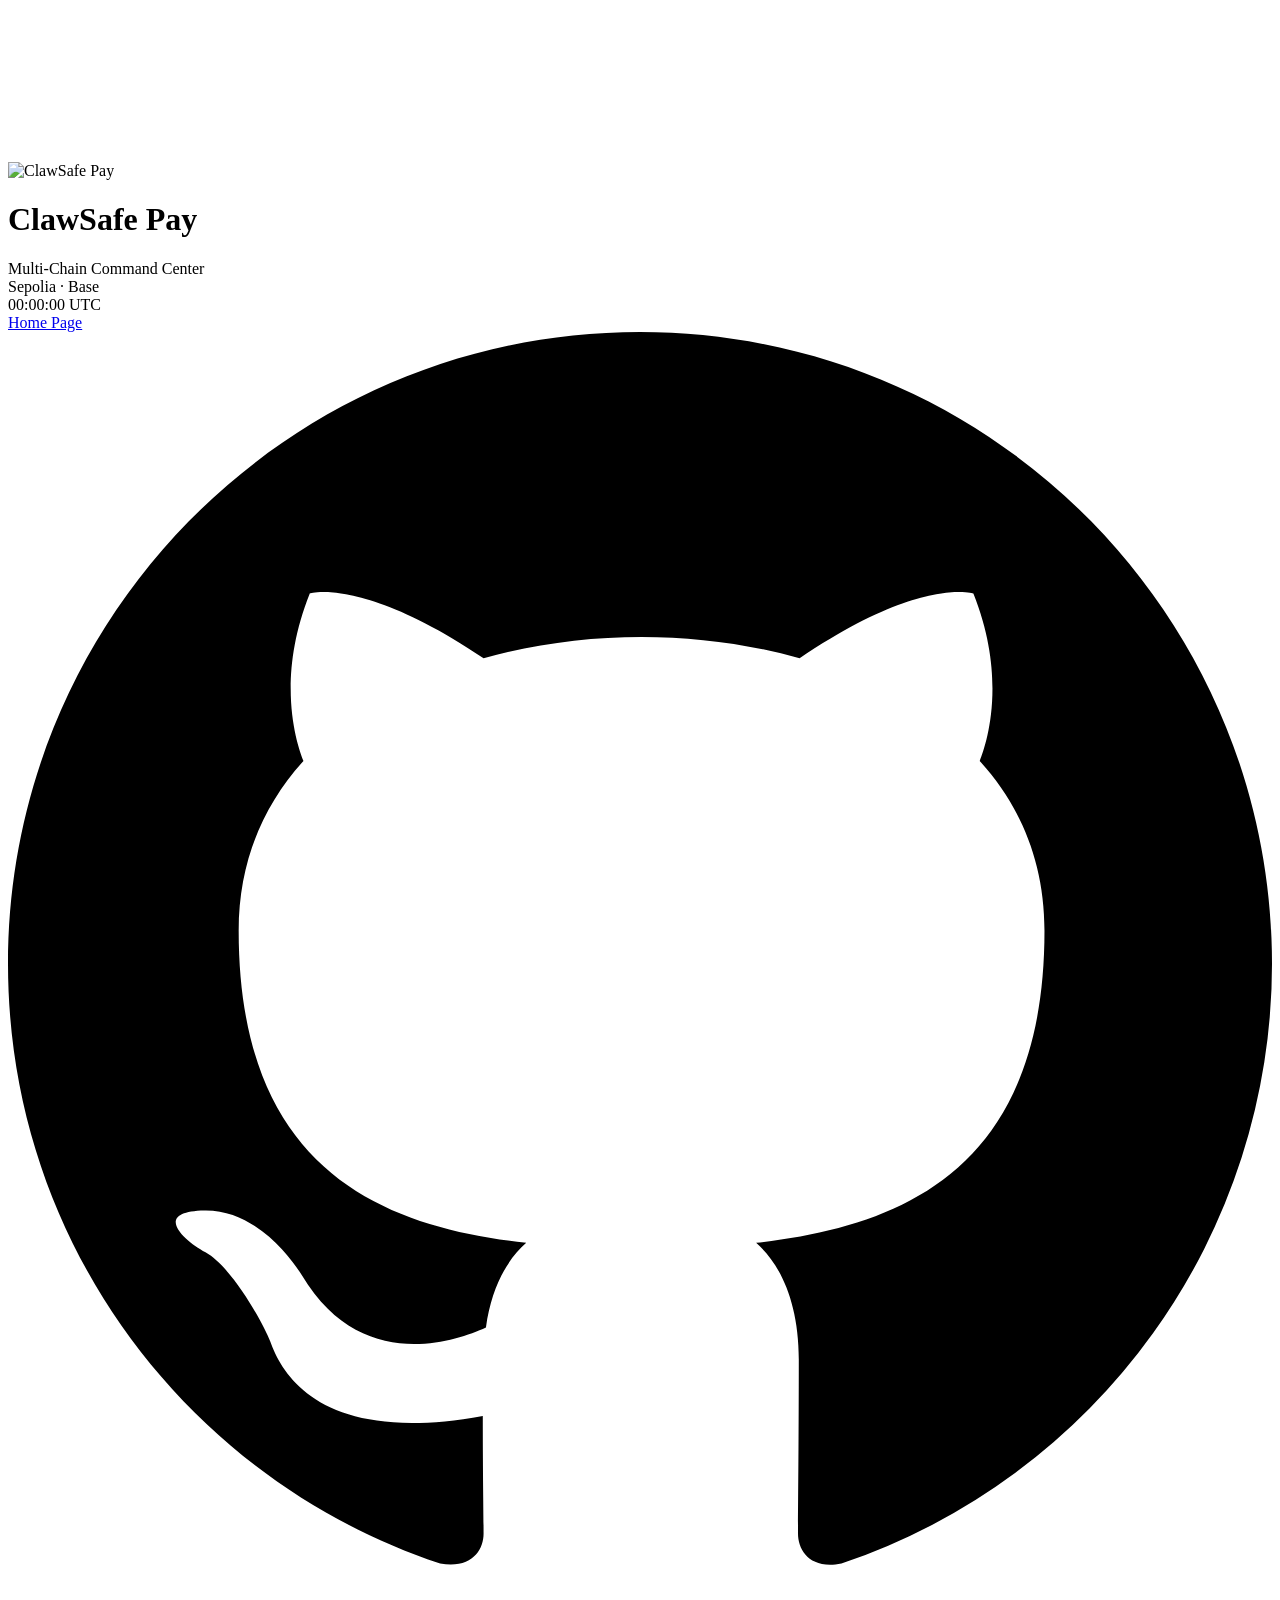
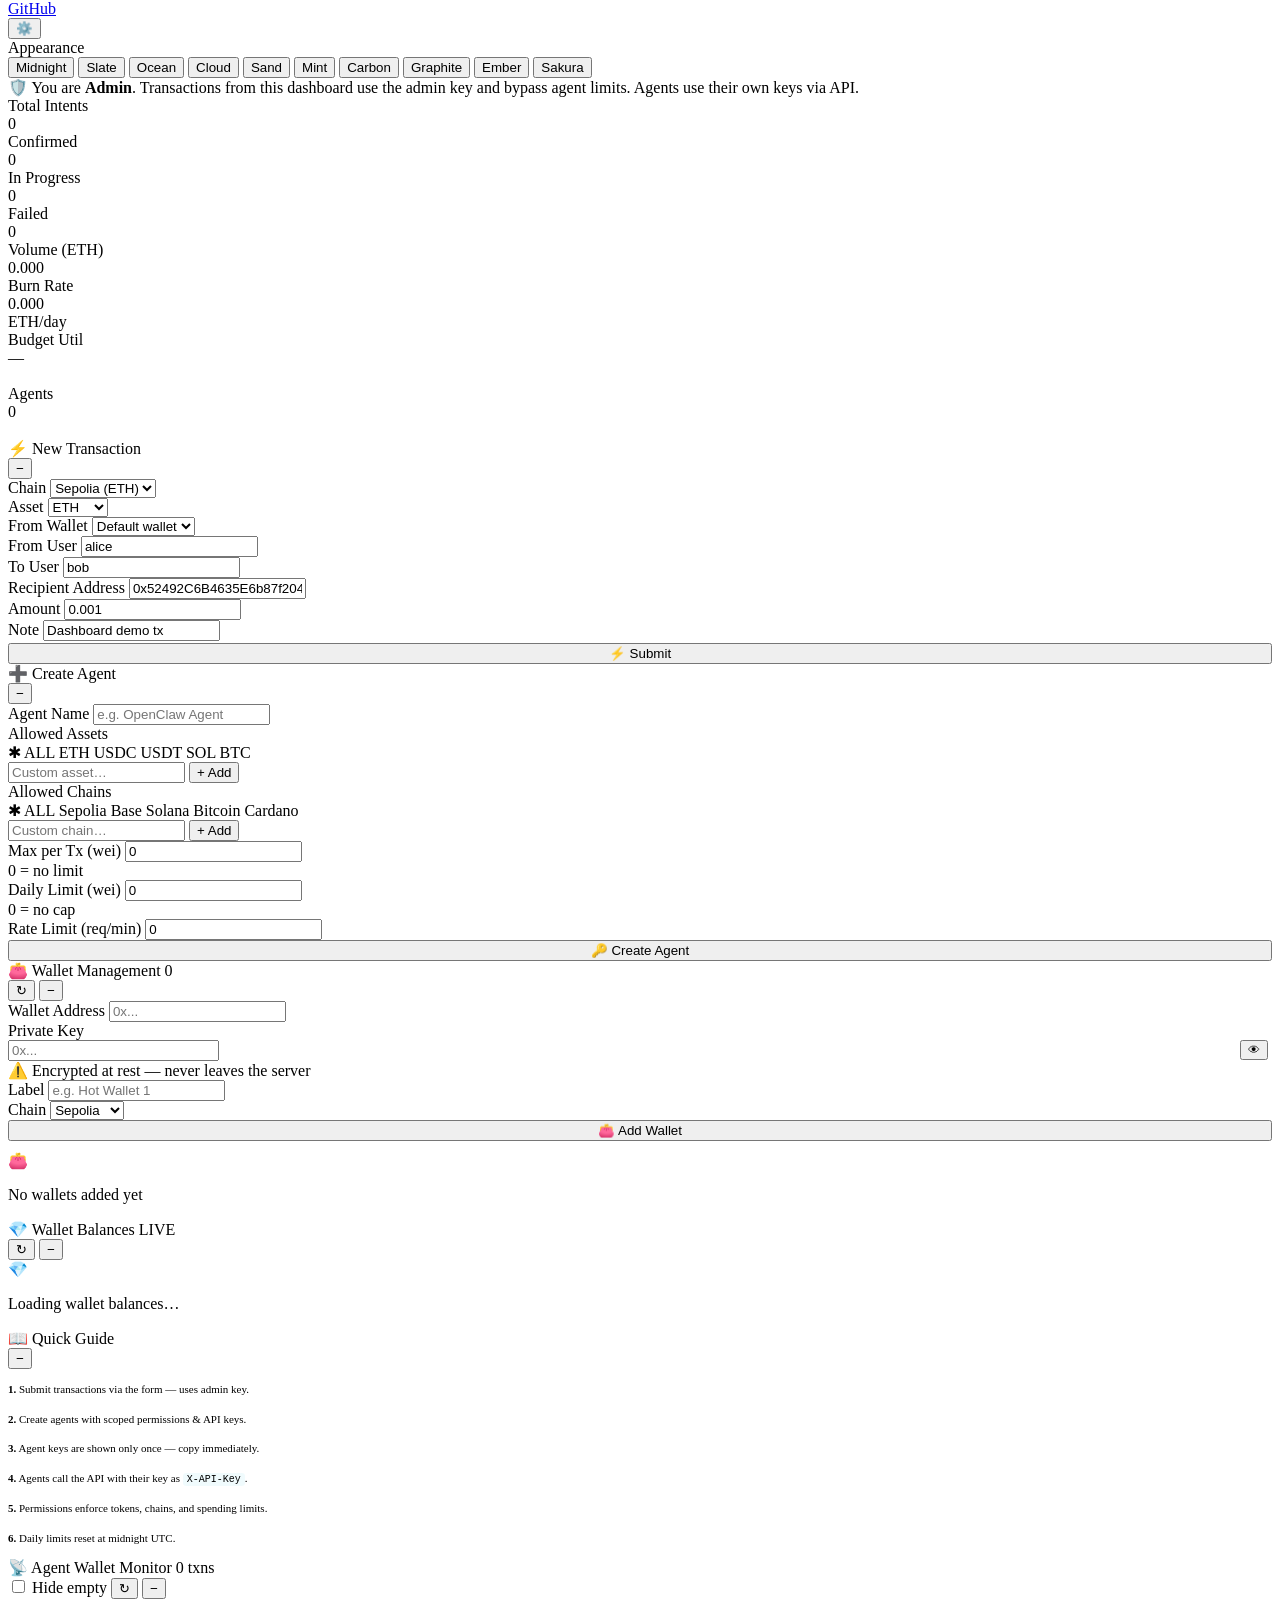
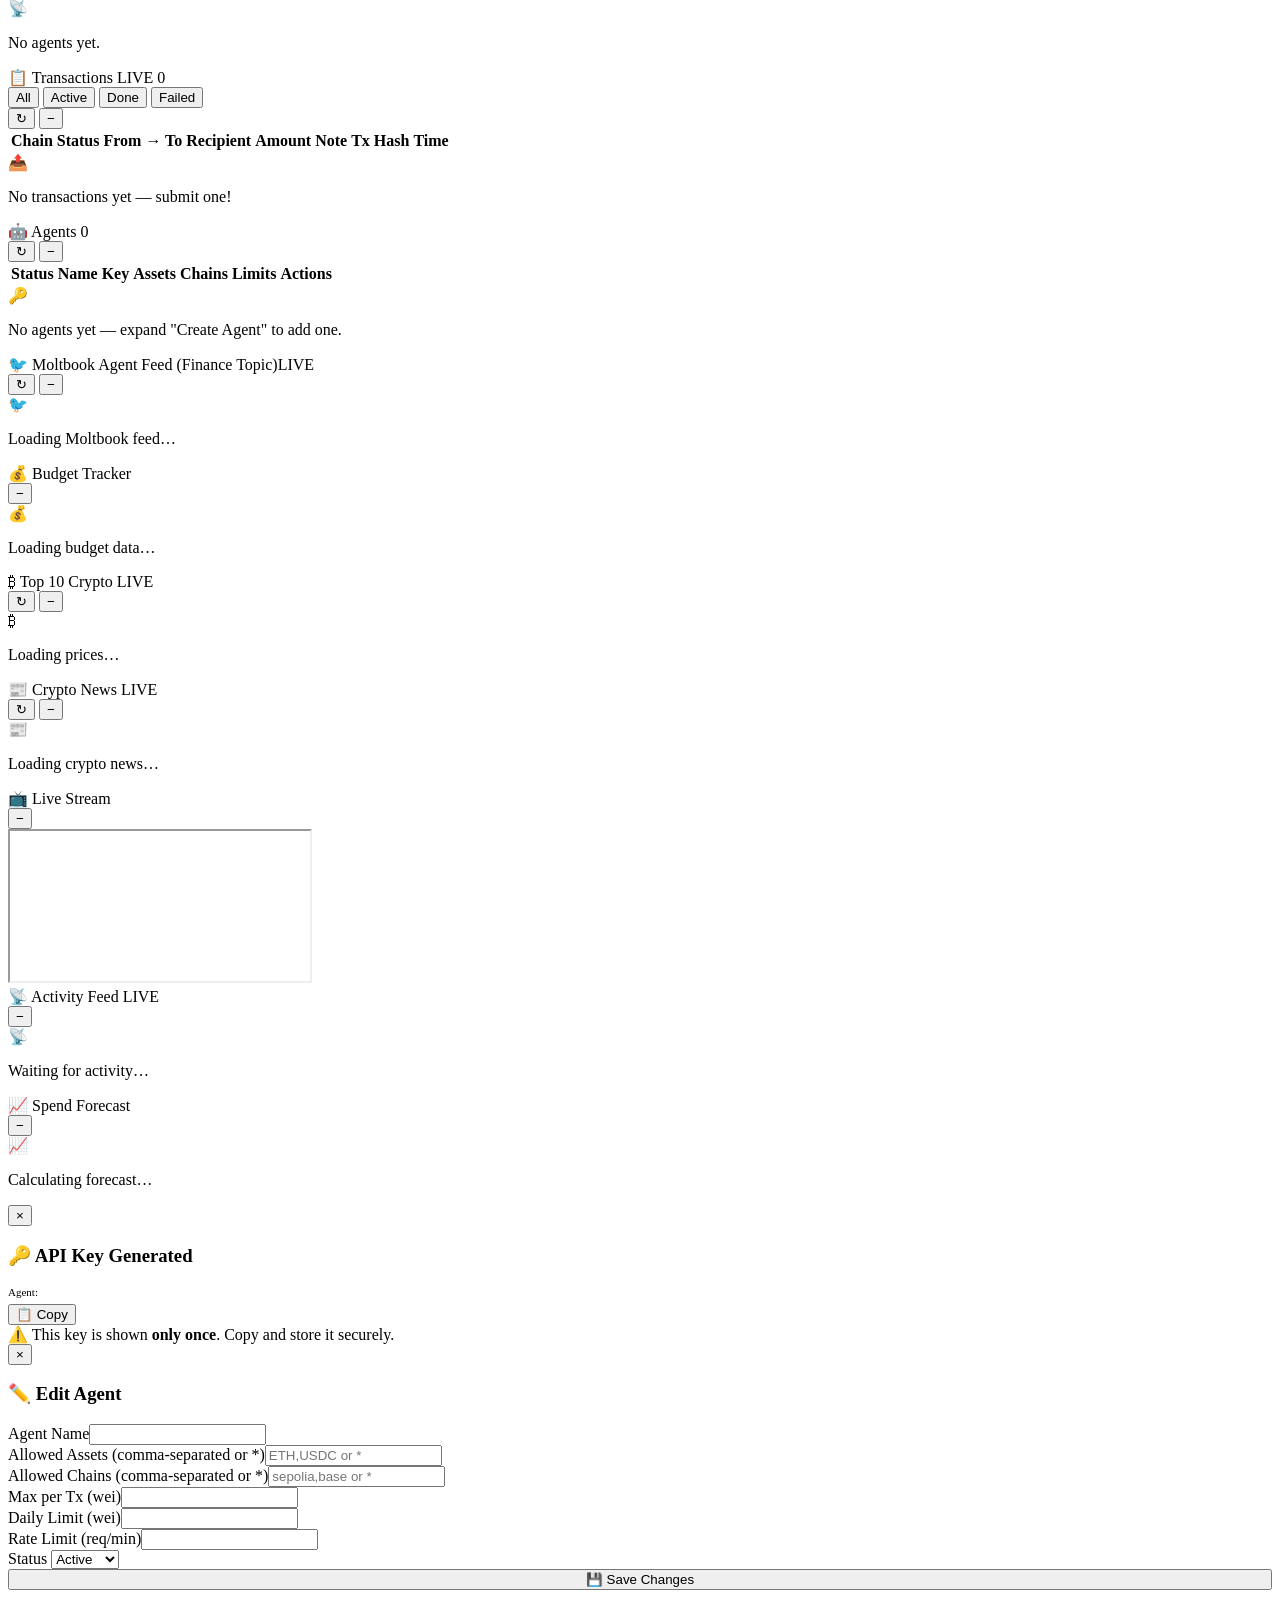
==== commit fb02d3fb: "refactor: dashboard foler refactored to be modular" ====
--- a/dashboard/index.html
+++ b/dashboard/index.html
@@ -4,503 +4,8 @@
 <meta charset="UTF-8">
 <meta name="viewport" content="width=device-width,initial-scale=1">
 <title>ClawSafe Pay — Command Center</title>
-<style>
-/* ── Reset & Vars ─────────────────────────────────────────────────── */
-*,*::before,*::after{box-sizing:border-box;margin:0;padding:0}
-:root,html[data-theme="midnight"]{
-  --bg:#05080f;--surface:rgba(12,18,32,.88);--surface2:rgba(20,30,52,.7);
-  --border:rgba(56,76,120,.3);--border-hi:rgba(99,102,241,.3);
-  --text:#e8ecf4;--muted:#6b7a99;--accent:#6366f1;--accent2:#818cf8;
-  --green:#10b981;--red:#ef4444;--amber:#f59e0b;--cyan:#06b6d4;
-  --blue:#3b82f6;--purple:#a855f7;--pink:#ec4899;
-  --input-bg:rgba(5,8,15,.8);--grid-color:var(--accent);--surface-hover:rgba(99,102,241,.03);
-}
-html[data-theme="slate"]{
-  --bg:#1a1d23;--surface:rgba(38,42,52,.92);--surface2:rgba(48,54,66,.8);
-  --border:rgba(82,88,102,.35);--border-hi:rgba(129,140,248,.3);
-  --text:#e2e4e9;--muted:#8b92a5;--accent:#818cf8;--accent2:#a5b4fc;
-  --green:#34d399;--red:#f87171;--amber:#fbbf24;--cyan:#22d3ee;
-  --blue:#60a5fa;--purple:#c084fc;--pink:#f472b6;
-  --input-bg:rgba(26,29,35,.9);--grid-color:var(--accent);--surface-hover:rgba(129,140,248,.04);
-}
-html[data-theme="ocean"]{
-  --bg:#0c1929;--surface:rgba(16,33,58,.9);--surface2:rgba(22,45,76,.75);
-  --border:rgba(50,100,160,.3);--border-hi:rgba(56,189,248,.3);
-  --text:#dbeafe;--muted:#7097c4;--accent:#38bdf8;--accent2:#7dd3fc;
-  --green:#10b981;--red:#fb7185;--amber:#fbbf24;--cyan:#22d3ee;
-  --blue:#60a5fa;--purple:#a78bfa;--pink:#f472b6;
-  --input-bg:rgba(8,20,38,.85);--grid-color:var(--cyan);--surface-hover:rgba(56,189,248,.04);
-}
-html[data-theme="sand"]{
-  --bg:#f5f0e8;--surface:rgba(255,255,255,.88);--surface2:rgba(245,240,232,.7);
-  --border:rgba(180,170,150,.3);--border-hi:rgba(180,120,60,.3);
-  --text:#2c2416;--muted:#8a7e6e;--accent:#b47a3c;--accent2:#c49254;
-  --green:#059669;--red:#dc2626;--amber:#d97706;--cyan:#0891b2;
-  --blue:#2563eb;--purple:#7c3aed;--pink:#db2777;
-  --input-bg:rgba(255,252,245,.95);--grid-color:var(--accent);--surface-hover:rgba(180,120,60,.04);
-}
-html[data-theme="cloud"]{
-  --bg:#f0f4f8;--surface:rgba(255,255,255,.92);--surface2:rgba(240,244,248,.8);
-  --border:rgba(160,175,195,.3);--border-hi:rgba(99,102,241,.25);
-  --text:#1e293b;--muted:#64748b;--accent:#6366f1;--accent2:#818cf8;
-  --green:#059669;--red:#dc2626;--amber:#d97706;--cyan:#0891b2;
-  --blue:#2563eb;--purple:#7c3aed;--pink:#db2777;
-  --input-bg:rgba(255,255,255,.95);--grid-color:#94a3b8;--surface-hover:rgba(99,102,241,.04);
-}
-html[data-theme="mint"]{
-  --bg:#ecfdf5;--surface:rgba(255,255,255,.9);--surface2:rgba(236,253,245,.8);
-  --border:rgba(110,190,160,.25);--border-hi:rgba(16,185,129,.3);
-  --text:#14332a;--muted:#4a7766;--accent:#059669;--accent2:#10b981;
-  --green:#059669;--red:#dc2626;--amber:#d97706;--cyan:#0891b2;
-  --blue:#2563eb;--purple:#7c3aed;--pink:#db2777;
-  --input-bg:rgba(255,255,255,.95);--grid-color:var(--accent);--surface-hover:rgba(16,185,129,.04);
-}
-html[data-theme="carbon"]{
-  --bg:#000000;--surface:rgba(16,16,16,.96);--surface2:rgba(24,24,24,.85);
-  --border:rgba(50,50,50,.5);--border-hi:rgba(140,140,140,.35);
-  --text:#d4d4d4;--muted:#606060;--accent:#909090;--accent2:#b8b8b8;
-  --green:#6a9f6a;--red:#b05050;--amber:#c4a050;--cyan:#7ab0c0;
-  --blue:#7ab0c0;--purple:#9a8ab5;--pink:#b8728a;
-  --input-bg:rgba(0,0,0,.95);--grid-color:rgba(60,60,60,.4);--surface-hover:rgba(255,255,255,.02);
-}
-html[data-theme="graphite"]{
-  --bg:#17181a;--surface:rgba(32,34,36,.94);--surface2:rgba(42,44,46,.82);
-  --border:rgba(65,68,72,.45);--border-hi:rgba(130,135,140,.3);
-  --text:#c8cacd;--muted:#78797c;--accent:#a0a2a5;--accent2:#c0c2c5;
-  --green:#5daf5d;--red:#d05555;--amber:#daa040;--cyan:#55b0c8;
-  --blue:#55a0d0;--purple:#a888cc;--pink:#d070a0;
-  --input-bg:rgba(14,15,16,.92);--grid-color:rgba(80,82,85,.35);--surface-hover:rgba(255,255,255,.02);
-}
-html[data-theme="ember"]{
-  --bg:#100604;--surface:rgba(26,14,10,.94);--surface2:rgba(38,22,16,.82);
-  --border:rgba(90,48,32,.4);--border-hi:rgba(245,130,70,.25);
-  --text:#f0ddd2;--muted:#907060;--accent:#e87040;--accent2:#f09060;
-  --green:#5daf5d;--red:#e85050;--amber:#f0a030;--cyan:#70b0a8;
-  --blue:#60a0d0;--purple:#b888d0;--pink:#e87090;
-  --input-bg:rgba(12,6,4,.92);--grid-color:rgba(140,60,30,.25);--surface-hover:rgba(232,112,64,.03);
-}
-html[data-theme="sakura"]{
-  --bg:#fdf2f5;--surface:rgba(255,255,255,.92);--surface2:rgba(253,242,245,.82);
-  --border:rgba(195,150,165,.28);--border-hi:rgba(215,110,140,.3);
-  --text:#2c1a22;--muted:#886070;--accent:#d76e8c;--accent2:#e890a5;
-  --green:#059669;--red:#dc2626;--amber:#d97706;--cyan:#0891b2;
-  --blue:#2563eb;--purple:#7c3aed;--pink:#db2777;
-  --input-bg:rgba(255,250,252,.96);--grid-color:rgba(215,110,140,.2);--surface-hover:rgba(215,110,140,.04);
-}
-body{font-family:'Inter','SF Pro Display',-apple-system,BlinkMacSystemFont,system-ui,sans-serif;background:var(--bg);color:var(--text);min-height:100vh;overflow-x:hidden}
-::selection{background:var(--accent);color:#fff}
-
-/* ── Background ───────────────────────────────────────────────────── */
-.bg-grid{position:fixed;inset:0;z-index:0;opacity:.04;
-  background-image:linear-gradient(var(--grid-color,var(--accent)) 1px,transparent 1px),linear-gradient(90deg,var(--grid-color,var(--accent)) 1px,transparent 1px);
-  background-size:50px 50px;animation:gridDrift 30s linear infinite}
-@keyframes gridDrift{to{background-position:50px 50px}}
-.bg-glow{position:fixed;width:600px;height:600px;border-radius:50%;filter:blur(140px);opacity:.08;z-index:0;animation:glowPulse 8s ease-in-out infinite alternate}
-.bg-glow.g1{background:linear-gradient(135deg,var(--accent),var(--purple));top:-200px;left:-100px}
-.bg-glow.g2{background:linear-gradient(135deg,var(--cyan),var(--green));bottom:-200px;right:-100px;animation-delay:4s}
-@keyframes glowPulse{0%{opacity:.06;transform:scale(1)}100%{opacity:.12;transform:scale(1.1)}}
-#particles{position:fixed;inset:0;z-index:0;pointer-events:none}
-
-/* ── App Container ────────────────────────────────────────────────── */
-.app{position:relative;z-index:1;max-width:1440px;margin:0 auto;padding:16px 20px 40px;display:flex;flex-direction:column;align-items:center}
-.app>*{width:100%}
-
-/* ── Header ───────────────────────────────────────────────────────── */
-header{display:flex;align-items:center;justify-content:space-between;margin-bottom:12px;padding:14px 20px;
-  background:var(--surface);border:1px solid var(--border);border-radius:12px;backdrop-filter:blur(12px);position:relative;overflow:visible;z-index:50}
-header::before{content:'';position:absolute;top:0;left:0;right:0;height:1px;background:linear-gradient(90deg,transparent,var(--accent),var(--cyan),transparent);animation:shimmer 4s linear infinite}
-@keyframes shimmer{0%{opacity:.3}50%{opacity:.7}100%{opacity:.3}}
-.logo{display:flex;align-items:center;gap:12px}
-.logo-icon{width:40px;height:40px;border-radius:10px;overflow:hidden;flex-shrink:0}
-.logo-icon img{width:100%;height:100%;object-fit:cover;border-radius:inherit}
-.logo h1{font-size:20px;font-weight:800;letter-spacing:-.3px;background:linear-gradient(135deg,var(--text) 0%,var(--accent) 40%,var(--cyan) 70%,var(--accent2) 100%);-webkit-background-clip:text;-webkit-text-fill-color:transparent;background-size:200% 200%;animation:titleGrad 6s ease-in-out infinite;text-shadow:none;line-height:1.2;filter:drop-shadow(0 0 8px rgba(99,102,241,.15))}
-@keyframes titleGrad{0%,100%{background-position:0% 50%}50%{background-position:100% 50%}}
-.logo .sub{font-size:10px;color:var(--muted);letter-spacing:1.5px;text-transform:uppercase;font-weight:500}
-.hdr-right{display:flex;align-items:center;gap:10px}
-.sys-badge{display:flex;align-items:center;gap:6px;padding:6px 12px;border-radius:8px;background:rgba(16,185,129,.06);border:1px solid rgba(16,185,129,.15);font-size:11px;color:var(--green);font-weight:500}
-.sys-dot{width:6px;height:6px;border-radius:50%;background:var(--green);animation:blink 2s ease-in-out infinite}
-@keyframes blink{0%,100%{opacity:1}50%{opacity:.3}}
-.hdr-clock{font-family:'JetBrains Mono','Fira Code',monospace;font-size:11px;color:var(--muted);letter-spacing:.3px}
-.hdr-link{padding:6px 12px;border-radius:8px;background:rgba(99,102,241,.06);border:1px solid rgba(99,102,241,.12);color:var(--accent2);font-size:11px;font-weight:500;text-decoration:none;transition:all .2s}
-.hdr-link:hover{background:rgba(99,102,241,.12);border-color:rgba(99,102,241,.3)}
-
-/* ── Admin Banner ─────────────────────────────────────────────────── */
-.admin-banner{display:flex;align-items:center;gap:8px;padding:8px 16px;margin-bottom:12px;border-radius:8px;background:rgba(245,158,11,.05);border:1px solid rgba(245,158,11,.12);font-size:11px;color:var(--amber)}
-.admin-banner a{color:var(--cyan)}
-.admin-banner strong{color:var(--text)}
-
-/* ── Stats Row ────────────────────────────────────────────────────── */
-.stats{display:grid;grid-template-columns:repeat(8,1fr);gap:6px;margin-bottom:10px}
-.stat-card{padding:8px 10px;border-radius:10px;background:var(--surface);border:1px solid var(--border);transition:all .3s;position:relative;overflow:hidden}
-.stat-card::before{content:'';position:absolute;top:0;left:0;right:0;height:2px;opacity:0;transition:opacity .3s}
-.stat-card:nth-child(1)::before{background:linear-gradient(90deg,var(--accent),var(--purple))}
-.stat-card:nth-child(2)::before{background:linear-gradient(90deg,var(--green),var(--cyan))}
-.stat-card:nth-child(3)::before{background:linear-gradient(90deg,var(--amber),var(--pink))}
-.stat-card:nth-child(4)::before{background:linear-gradient(90deg,var(--red),var(--amber))}
-.stat-card:nth-child(5)::before{background:linear-gradient(90deg,var(--purple),var(--pink))}
-.stat-card:nth-child(6)::before{background:linear-gradient(90deg,var(--cyan),var(--blue))}
-.stat-card:nth-child(7)::before{background:linear-gradient(90deg,var(--green),var(--amber))}
-.stat-card:nth-child(8)::before{background:linear-gradient(90deg,var(--blue),var(--cyan))}
-.stat-card:hover{border-color:var(--border-hi);transform:translateY(-2px);box-shadow:0 6px 20px rgba(99,102,241,.1)}
-.stat-card:hover::before{opacity:1}
-.stat-label{font-size:9px;text-transform:uppercase;letter-spacing:1px;color:var(--muted);margin-bottom:2px}
-.stat-value{font-size:18px;font-weight:700;font-variant-numeric:tabular-nums}
-.stat-sub{font-size:9px;color:var(--muted);margin-top:1px}
-.green{color:var(--green)}.red{color:var(--red)}.amber{color:var(--amber)}.blue{color:var(--blue)}.purple{color:var(--purple)}.cyan{color:var(--cyan)}
-
-/* ── Widget System ────────────────────────────────────────────────── */
-.widget{border-radius:12px;background:var(--surface);border:1px solid var(--border);display:flex;flex-direction:column;overflow:hidden;transition:border-color .3s;position:relative}
-.widget:hover{border-color:var(--border-hi)}
-.widget::after{content:'';position:absolute;top:0;left:0;width:2px;height:100%;background:linear-gradient(180deg,var(--accent),transparent);opacity:0;transition:opacity .3s;pointer-events:none;border-radius:12px 0 0 12px}
-.widget:hover::after{opacity:.5}
-.wh{display:flex;align-items:center;justify-content:space-between;padding:10px 16px;border-bottom:1px solid var(--border);background:rgba(255,255,255,.015);flex-shrink:0;gap:8px;min-height:44px}
-.wt{display:flex;align-items:center;gap:8px;font-size:13px;font-weight:600;white-space:nowrap}
-.wt-icon{font-size:14px;flex-shrink:0}
-.live-pill{font-size:8px;font-weight:700;padding:2px 6px;border-radius:4px;background:rgba(239,68,68,.12);color:var(--red);border:1px solid rgba(239,68,68,.18);text-transform:uppercase;letter-spacing:.5px;animation:livePulse 2s ease-in-out infinite}
-@keyframes livePulse{0%,100%{opacity:1}50%{opacity:.4}}
-.wa{display:flex;align-items:center;gap:4px;flex-shrink:0}
-.w-btn{width:26px;height:26px;border-radius:6px;border:1px solid var(--border);background:transparent;color:var(--muted);cursor:pointer;font-size:12px;display:flex;align-items:center;justify-content:center;transition:all .2s;flex-shrink:0}
-.w-btn:hover{border-color:var(--accent);color:var(--accent2);background:rgba(99,102,241,.06)}
-.wb{flex:1;overflow-y:auto;scrollbar-width:thin;scrollbar-color:var(--border) transparent}
-.wb::-webkit-scrollbar{width:4px}
-.wb::-webkit-scrollbar-thumb{background:var(--border);border-radius:2px}
-.wb.pad{padding:16px}
-.widget.collapsed .wb{display:none}
-.widget.collapsed{border-color:rgba(56,76,120,.18)}
-.widget.collapsed .wh{border-bottom:none}
-.w-count{font-size:10px;font-weight:600;padding:2px 8px;border-radius:6px;background:rgba(99,102,241,.08);color:var(--accent2);border:1px solid rgba(99,102,241,.12)}
-
-/* ── Dashboard Grid ───────────────────────────────────────────────── */
-.dash-grid{display:grid;grid-template-columns:380px 1fr;gap:10px;margin-bottom:10px}
-.dash-col{display:flex;flex-direction:column;gap:14px}
-
-/* ── Form Elements ────────────────────────────────────────────────── */
-.form-stack{display:flex;flex-direction:column;gap:10px}
-.form-group{display:flex;flex-direction:column;gap:3px}
-.form-row{display:grid;grid-template-columns:1fr 1fr;gap:8px}
-.form-group label{font-size:10px;font-weight:500;color:var(--muted);text-transform:uppercase;letter-spacing:.5px}
-.form-group input,.form-group select,.form-group textarea{
-  width:100%;min-width:0;padding:8px 12px;border-radius:8px;border:1px solid var(--border);background:var(--input-bg,rgba(5,8,15,.8));
-  color:var(--text);font-size:12px;font-family:inherit;transition:all .2s;outline:none;resize:none}
-.form-group input:focus,.form-group select:focus{border-color:var(--accent);box-shadow:0 0 0 2px rgba(99,102,241,.12)}
-.form-group input::placeholder{color:#3a4560}
-.form-group select{appearance:none;background-image:url("data:image/svg+xml,%3Csvg xmlns='http://www.w3.org/2000/svg' width='10' height='10' fill='%236b7a99'%3E%3Cpath d='M5 7L0 2h10z'/%3E%3C/svg%3E");background-repeat:no-repeat;background-position:calc(100% - 10px) center}
-.form-group select option{background:var(--surface);color:var(--text)}
-.form-hint{font-size:9px;color:var(--muted);margin-top:1px}
-.addr-input{font-family:'JetBrains Mono','Fira Code',monospace;font-size:10px!important;text-overflow:ellipsis}
-
-/* ── Buttons ──────────────────────────────────────────────────────── */
-.btn{display:inline-flex;align-items:center;justify-content:center;gap:6px;padding:10px 20px;border-radius:8px;border:none;font-size:12px;font-weight:600;cursor:pointer;transition:all .2s;font-family:inherit}
-.btn-primary{background:linear-gradient(135deg,var(--accent),#4f46e5);color:#fff;box-shadow:0 3px 12px rgba(99,102,241,.2)}
-.btn-primary:hover{transform:translateY(-1px);box-shadow:0 6px 24px rgba(99,102,241,.35)}
-.btn-primary:disabled{opacity:.5;cursor:not-allowed;transform:none;box-shadow:none}
-.btn-sm{padding:5px 10px;font-size:10px;border-radius:6px}
-.btn-danger{background:rgba(239,68,68,.1);color:var(--red);border:1px solid rgba(239,68,68,.18)}
-.btn-danger:hover{background:rgba(239,68,68,.2)}
-.btn-outline{background:transparent;color:var(--accent2);border:1px solid rgba(99,102,241,.2)}
-.btn-outline:hover{background:rgba(99,102,241,.08)}
-.btn-amber{background:rgba(245,158,11,.1);color:var(--amber);border:1px solid rgba(245,158,11,.18)}
-.btn-amber:hover{background:rgba(245,158,11,.2)}
-
-/* ── Selector System (asset/chain presets) ────────────────────────── */
-.selector-area{display:flex;flex-direction:column;gap:4px}
-.preset-row{display:flex;flex-wrap:wrap;gap:3px}
-.preset-btn{padding:3px 8px;border-radius:5px;font-size:10px;font-weight:600;cursor:pointer;transition:all .2s;border:1px solid;user-select:none}
-.preset-btn.asset{background:rgba(168,85,247,.05);color:var(--purple);border-color:rgba(168,85,247,.18)}
-.preset-btn.asset:hover{background:rgba(168,85,247,.12)}
-.preset-btn.asset.selected{background:rgba(168,85,247,.22);border-color:var(--purple);box-shadow:0 0 6px rgba(168,85,247,.15)}
-.preset-btn.chain{background:rgba(6,182,212,.05);color:var(--cyan);border-color:rgba(6,182,212,.18)}
-.preset-btn.chain:hover{background:rgba(6,182,212,.12)}
-.preset-btn.chain.selected{background:rgba(6,182,212,.22);border-color:var(--cyan);box-shadow:0 0 6px rgba(6,182,212,.15)}
-.preset-btn.wild{background:rgba(245,158,11,.05);color:var(--amber);border-color:rgba(245,158,11,.15)}
-.preset-btn.wild:hover{background:rgba(245,158,11,.12)}
-.preset-btn.wild.selected{background:rgba(245,158,11,.18);border-color:var(--amber);box-shadow:0 0 6px rgba(245,158,11,.15)}
-.custom-add-row{display:flex;gap:4px;align-items:center}
-.custom-add-row input{flex:1;padding:5px 8px;border-radius:6px;border:1px solid var(--border);background:var(--input-bg,rgba(5,8,15,.8));color:var(--text);font-size:11px;outline:none;font-family:inherit}
-.custom-add-row input:focus{border-color:var(--accent)}
-.custom-add-row button{padding:5px 10px;border-radius:6px;border:1px solid rgba(99,102,241,.2);background:rgba(99,102,241,.08);color:var(--accent2);cursor:pointer;font-size:10px;font-weight:600;transition:all .2s;white-space:nowrap}
-.custom-add-row button:hover{background:rgba(99,102,241,.15)}
-.selected-display{display:flex;flex-wrap:wrap;gap:3px;min-height:18px;margin-top:2px}
-
-/* ── Tables ───────────────────────────────────────────────────────── */
-.table-scroll{overflow-x:auto}
-table{width:100%;border-collapse:collapse}
-thead{background:rgba(255,255,255,.012)}
-th{padding:8px 12px;text-align:left;font-size:9px;text-transform:uppercase;letter-spacing:.7px;color:var(--muted);font-weight:500;border-bottom:1px solid var(--border);white-space:nowrap}
-td{padding:10px 12px;border-bottom:1px solid rgba(56,76,120,.12);font-size:11px;vertical-align:middle}
-tr{transition:background .15s}
-tr:hover{background:var(--surface-hover,rgba(99,102,241,.03))}
-tr:last-child td{border-bottom:none}
-.mono{font-family:'JetBrains Mono','Fira Code',monospace;font-size:10px}
-
-/* ── Tx filter buttons ────────────────────────────────────────────── */
-.tx-filters{display:flex;gap:2px}
-.f-btn{padding:4px 10px;border-radius:6px;border:1px solid var(--border);background:transparent;color:var(--muted);cursor:pointer;font-size:10px;font-weight:500;transition:all .2s;font-family:inherit}
-.f-btn:hover,.f-btn.active{border-color:var(--accent);color:var(--accent2);background:rgba(99,102,241,.06)}
-
-/* ── Status & Chain Badges ────────────────────────────────────────── */
-.chain-badge{display:inline-flex;align-items:center;gap:3px;padding:2px 7px;border-radius:5px;font-size:9px;font-weight:600;text-transform:uppercase;letter-spacing:.4px}
-.chain-badge.sepolia{background:rgba(99,102,241,.1);color:var(--accent2);border:1px solid rgba(99,102,241,.18)}
-.chain-badge.base{background:rgba(59,130,246,.1);color:var(--blue);border:1px solid rgba(59,130,246,.18)}
-.chain-badge.solana{background:rgba(168,85,247,.1);color:var(--purple);border:1px solid rgba(168,85,247,.18)}
-.chain-badge.bitcoin{background:rgba(245,158,11,.1);color:var(--amber);border:1px solid rgba(245,158,11,.18)}
-.chain-badge.cardano{background:rgba(6,182,212,.1);color:var(--cyan);border:1px solid rgba(6,182,212,.18)}
-
-.status-badge{display:inline-flex;align-items:center;gap:4px;padding:3px 8px;border-radius:99px;font-size:10px;font-weight:600;white-space:nowrap}
-.status-pending,.status-building,.status-reviewing{background:rgba(99,102,241,.08);color:var(--accent2);border:1px solid rgba(99,102,241,.15)}
-.status-signing,.status-pending_auth,.status-approved{background:rgba(245,158,11,.08);color:var(--amber);border:1px solid rgba(245,158,11,.15)}
-.status-broadcast{background:rgba(6,182,212,.08);color:var(--cyan);border:1px solid rgba(6,182,212,.15)}
-.status-confirmed{background:rgba(16,185,129,.08);color:var(--green);border:1px solid rgba(16,185,129,.15)}
-.status-rejected,.status-expired,.status-failed,.status-blocked,.status-sign_failed{background:rgba(239,68,68,.08);color:var(--red);border:1px solid rgba(239,68,68,.15)}
-.status-spinner{width:8px;height:8px;border:1.5px solid transparent;border-top-color:currentColor;border-radius:50%;animation:spin .7s linear infinite;flex-shrink:0}
-@keyframes spin{to{transform:rotate(360deg)}}
-.status-pulse{width:6px;height:6px;border-radius:50%;background:currentColor;animation:pulse 1.5s ease-in-out infinite;flex-shrink:0}
-@keyframes pulse{0%,100%{opacity:1;transform:scale(1)}50%{opacity:.3;transform:scale(1.4)}}
-.status-check::before{content:'✓';font-weight:700;font-size:9px}
-
-.badge{display:inline-flex;align-items:center;gap:3px;padding:2px 6px;border-radius:5px;font-size:9px;font-weight:600}
-.badge-active{background:rgba(16,185,129,.08);color:var(--green);border:1px solid rgba(16,185,129,.15)}
-.badge-inactive{background:rgba(239,68,68,.08);color:var(--red);border:1px solid rgba(239,68,68,.15)}
-.badge-asset{background:rgba(168,85,247,.08);color:var(--purple);border:1px solid rgba(168,85,247,.15);margin:1px}
-.badge-chain{background:rgba(6,182,212,.08);color:var(--cyan);border:1px solid rgba(6,182,212,.15);margin:1px}
-.badge-wildcard{background:rgba(245,158,11,.06);color:var(--amber);border:1px solid rgba(245,158,11,.12)}
-
-/* ── Address / Hash / Amount ──────────────────────────────────────── */
-.addr{font-family:'JetBrains Mono','Fira Code',monospace;font-size:10px;color:var(--cyan);word-break:break-all}
-.hash-link{color:var(--cyan);text-decoration:none;font-family:'JetBrains Mono','Fira Code',monospace;font-size:10px;transition:color .2s}
-.hash-link:hover{color:#22d3ee;text-decoration:underline}
-.amount{font-weight:600;font-variant-numeric:tabular-nums;font-family:'JetBrains Mono',monospace;font-size:11px}
-.note-text{color:var(--muted);font-size:10px;max-width:100px;overflow:hidden;text-overflow:ellipsis;white-space:nowrap}
-.time-ago{color:var(--muted);font-size:10px;font-family:'JetBrains Mono',monospace}
-.error-text{color:var(--red);font-size:9px;max-width:240px;overflow:hidden;text-overflow:ellipsis;white-space:normal;line-height:1.3;margin-top:3px;padding:3px 6px;border-radius:4px;background:rgba(239,68,68,.05);border:1px solid rgba(239,68,68,.1)}
-
-/* ── Activity Timeline ────────────────────────────────────────────── */
-.timeline{max-height:280px;overflow-y:auto;scrollbar-width:thin;scrollbar-color:var(--border) transparent}
-.timeline-item{display:flex;gap:10px;padding:8px 0;border-bottom:1px solid rgba(56,76,120,.1)}
-.timeline-dot{width:8px;height:8px;border-radius:50%;margin-top:4px;flex-shrink:0}
-.timeline-dot.broadcast{background:var(--cyan);box-shadow:0 0 6px rgba(6,182,212,.3)}
-.timeline-dot.confirmed{background:var(--green);box-shadow:0 0 6px rgba(16,185,129,.3)}
-.timeline-dot.pending{background:var(--amber);box-shadow:0 0 6px rgba(245,158,11,.2);animation:dotPulse 1.5s infinite}
-.timeline-dot.failed{background:var(--red);box-shadow:0 0 6px rgba(239,68,68,.2)}
-.timeline-dot.signing{background:var(--purple);box-shadow:0 0 6px rgba(168,85,247,.2);animation:dotPulse 1.5s infinite}
-@keyframes dotPulse{0%,100%{opacity:1;transform:scale(1)}50%{opacity:.5;transform:scale(1.3)}}
-.timeline-content{flex:1;min-width:0}
-.timeline-title{font-size:11px;font-weight:600;display:flex;align-items:center;gap:5px}
-.timeline-title .chain-tag{font-size:9px;padding:1px 5px;border-radius:3px;background:rgba(99,102,241,.1);color:var(--accent2)}
-.timeline-detail{font-size:10px;color:var(--muted);font-family:'JetBrains Mono',monospace}
-.timeline-time{font-size:9px;color:var(--muted);margin-top:1px}
-
-/* ── Agent Monitor Cards ──────────────────────────────────────────── */
-.monitor-card{border-bottom:1px solid var(--border);transition:all .3s}
-.monitor-card:last-child{border-bottom:none}
-.monitor-card.deprecated{opacity:.6}
-.monitor-card.deprecated:hover{opacity:.8}
-.mc-head{display:flex;align-items:center;justify-content:space-between;padding:12px 16px;cursor:pointer;user-select:none;transition:background .15s}
-.mc-head:hover{background:rgba(99,102,241,.03)}
-.mc-info{display:flex;align-items:center;gap:10px}
-.mc-icon{width:32px;height:32px;border-radius:8px;display:flex;align-items:center;justify-content:center;font-size:15px;font-weight:700;flex-shrink:0}
-.mc-icon.active-i{background:linear-gradient(135deg,rgba(16,185,129,.12),rgba(6,182,212,.12));color:var(--green)}
-.mc-icon.inactive-i{background:rgba(239,68,68,.08);color:var(--red)}
-.mc-meta h4{font-size:13px;font-weight:600;margin-bottom:1px;display:flex;align-items:center;gap:6px}
-.mc-meta .mc-sub{font-size:10px;color:var(--muted);display:flex;align-items:center;gap:6px}
-.mc-right{display:flex;align-items:center;gap:8px}
-.mc-txn-count{padding:3px 8px;border-radius:6px;font-size:10px;font-weight:600;background:rgba(99,102,241,.06);color:var(--accent2);border:1px solid rgba(99,102,241,.1)}
-.mc-expand{font-size:12px;color:var(--muted);transition:transform .2s}
-.monitor-card.open .mc-expand{transform:rotate(180deg)}
-.mc-body{display:none;border-top:1px solid rgba(56,76,120,.1)}
-.monitor-card.open .mc-body{display:block}
-.mc-body table{min-width:600px}
-.mc-body th{font-size:8px;padding:6px 10px}
-.mc-body td{font-size:10px;padding:8px 10px}
-.mc-empty{padding:20px;text-align:center;color:var(--muted);font-size:11px}
-.deprecated-divider{display:flex;align-items:center;gap:10px;margin:0;padding:10px 16px;color:var(--red);font-size:10px;font-weight:600;text-transform:uppercase;letter-spacing:.8px;background:rgba(239,68,68,.02);border-top:1px solid rgba(239,68,68,.08)}
-.deprecated-divider::after{content:'';flex:1;height:1px;background:rgba(239,68,68,.1)}
-
-/* ── Toggle ───────────────────────────────────────────────────────── */
-.toggle-wrap{display:flex;align-items:center;gap:6px;font-size:10px;color:var(--muted);cursor:pointer;white-space:nowrap}
-.tog{position:relative;width:30px;height:16px;flex-shrink:0}
-.tog input{display:none}
-.tog-slider{position:absolute;inset:0;background:rgba(56,76,120,.35);border-radius:16px;transition:all .2s;cursor:pointer}
-.tog-slider::before{content:'';position:absolute;width:12px;height:12px;border-radius:50%;background:#fff;left:2px;top:2px;transition:transform .2s}
-.tog input:checked+.tog-slider{background:var(--accent)}
-.tog input:checked+.tog-slider::before{transform:translateX(14px)}
-
-/* ── Modals ───────────────────────────────────────────────────────── */
-.modal-overlay{position:fixed;inset:0;background:rgba(0,0,0,.6);backdrop-filter:blur(4px);z-index:1000;display:none;align-items:center;justify-content:center}
-.modal-overlay.active{display:flex}
-.modal{background:var(--surface);border:1px solid var(--border);border-radius:14px;padding:24px;max-width:500px;width:90%;max-height:80vh;overflow-y:auto;position:relative}
-.modal h3{font-size:15px;font-weight:600;margin-bottom:14px;display:flex;align-items:center;gap:8px}
-.modal-close{position:absolute;top:12px;right:12px;background:none;border:none;color:var(--muted);cursor:pointer;font-size:16px;transition:color .2s}
-.modal-close:hover{color:var(--red)}
-.key-display{padding:12px;border-radius:8px;background:rgba(16,185,129,.05);border:1px solid rgba(16,185,129,.15);font-family:'JetBrains Mono',monospace;font-size:11px;color:var(--green);word-break:break-all;margin:10px 0;position:relative}
-.key-display .copy-btn{position:absolute;top:6px;right:6px;padding:3px 8px;border-radius:5px;border:1px solid rgba(16,185,129,.25);background:rgba(16,185,129,.06);color:var(--green);cursor:pointer;font-size:9px;font-weight:600;transition:all .2s}
-.key-display .copy-btn:hover{background:rgba(16,185,129,.15)}
-.key-warning{font-size:10px;color:var(--amber);margin-top:4px;display:flex;align-items:flex-start;gap:4px}
-
-/* ── Toast ────────────────────────────────────────────────────────── */
-.toast-container{position:fixed;top:16px;right:16px;z-index:9999;display:flex;flex-direction:column;gap:6px}
-.toast{padding:10px 16px;border-radius:10px;font-size:11px;font-weight:500;animation:toastIn .3s;backdrop-filter:blur(12px);border:1px solid;max-width:340px;position:relative;overflow:hidden}
-.toast::before{content:'';position:absolute;bottom:0;left:0;height:2px;background:currentColor;animation:toastTimer 4s linear forwards}
-@keyframes toastTimer{from{width:100%}to{width:0}}
-.toast.success{background:rgba(16,185,129,.1);border-color:rgba(16,185,129,.2);color:var(--green)}
-.toast.error{background:rgba(239,68,68,.1);border-color:rgba(239,68,68,.2);color:var(--red)}
-.toast.info{background:rgba(99,102,241,.1);border-color:rgba(99,102,241,.2);color:var(--accent2)}
-@keyframes toastIn{from{transform:translateX(110%);opacity:0}to{transform:translateX(0);opacity:1}}
-
-/* ── Row Animations ───────────────────────────────────────────────── */
-.row-enter{animation:rowFade .4s ease-out}
-@keyframes rowFade{from{opacity:0;transform:translateY(-4px)}to{opacity:1;transform:translateY(0)}}
-.status-update{animation:statusFlash .6s ease-out}
-@keyframes statusFlash{0%{background:rgba(99,102,241,.08)}100%{background:transparent}}
-
-/* ── Empty State ──────────────────────────────────────────────────── */
-.empty-state{padding:30px 16px;text-align:center;color:var(--muted)}
-.empty-state .icon{font-size:32px;margin-bottom:6px;opacity:.25}
-.empty-state p{font-size:11px}
-
-/* ── Actions cell ─────────────────────────────────────────────────── */
-.actions{display:flex;gap:4px;flex-wrap:wrap}
-
-/* ── Moltbook posts ───────────────────────────────────────────────── */
-.mb-post{padding:10px 0;border-bottom:1px solid var(--border)}
-.mb-post:last-child{border-bottom:none}
-.mb-post-title{font-size:12px;font-weight:600;color:var(--fg);line-height:1.4;margin-bottom:4px}
-.mb-post-title a{color:var(--cyan);text-decoration:none}
-.mb-post-title a:hover{text-decoration:underline}
-.mb-post-meta{font-size:10px;color:var(--muted);display:flex;gap:8px;flex-wrap:wrap;align-items:center}
-.mb-post-meta .mb-tag{background:rgba(0,230,118,.1);color:var(--accent);padding:1px 5px;border-radius:4px;font-size:9px}
-.mb-post-meta .mb-karma{color:var(--accent)}
-.mb-post-snippet{font-size:11px;color:var(--muted);margin-top:4px;line-height:1.35;display:-webkit-box;-webkit-line-clamp:2;-webkit-box-orient:vertical;overflow:hidden}
-
-/* ── Theme Picker ─────────────────────────────────────────────────── */
-.theme-wrap{position:relative}
-.theme-btn{width:30px;height:30px;border-radius:8px;border:1px solid var(--border);background:transparent;color:var(--muted);cursor:pointer;font-size:14px;display:flex;align-items:center;justify-content:center;transition:all .2s}
-.theme-btn:hover{border-color:var(--accent);color:var(--accent2);background:rgba(99,102,241,.06)}
-.theme-menu{display:none;position:absolute;top:calc(100% + 6px);right:0;background:var(--surface);border:1px solid var(--border);border-radius:10px;padding:8px;z-index:100;min-width:160px;backdrop-filter:blur(16px);box-shadow:0 12px 40px rgba(0,0,0,.35)}
-.theme-menu.open{display:block}
-.theme-menu-title{font-size:9px;text-transform:uppercase;letter-spacing:.8px;color:var(--muted);margin-bottom:6px;padding:0 4px}
-.theme-opt{display:flex;align-items:center;gap:8px;padding:6px 8px;border-radius:6px;cursor:pointer;font-size:11px;color:var(--text);transition:background .15s;border:none;background:none;width:100%;text-align:left;font-family:inherit}
-.theme-opt:hover{background:var(--surface-hover,rgba(99,102,241,.06))}
-.theme-opt.active{background:rgba(99,102,241,.1);font-weight:600}
-.theme-swatch{width:16px;height:16px;border-radius:5px;border:1.5px solid rgba(128,128,128,.25);flex-shrink:0}
-
-/* ── YouTube embed ────────────────────────────────────────────────── */
-.yt-frame{position:relative;width:100%;padding-bottom:56.25%;height:0;overflow:hidden;border-radius:0 0 12px 12px}
-.yt-frame iframe{position:absolute;top:0;left:0;width:100%;height:100%;border:0}
-
-/* ── Right Sub-Grid (two cols) ────────────────────────────────────── */
-.right-sub{display:grid;grid-template-columns:1fr 1fr;gap:14px}
-
-/* ── Finance Widgets ──────────────────────────────────────────────── */
-/* ── Bottom Row: Crypto + Finance ──────────────────────────────────── */
-
-.budget-bar-wrap{margin-bottom:10px}
-.budget-bar-label{display:flex;justify-content:space-between;align-items:center;margin-bottom:4px}
-.budget-bar-name{font-size:11px;font-weight:600}
-.budget-bar-pct{font-size:10px;font-weight:700;font-variant-numeric:tabular-nums}
-.budget-bar{height:8px;border-radius:4px;background:rgba(128,128,128,.12);overflow:hidden;position:relative}
-.budget-bar-fill{height:100%;border-radius:4px;transition:width .6s ease}
-.budget-bar-fill.ok{background:linear-gradient(90deg,var(--green),var(--cyan))}
-.budget-bar-fill.warn{background:linear-gradient(90deg,var(--amber),var(--amber))}
-.budget-bar-fill.danger{background:linear-gradient(90deg,var(--red),var(--amber))}
-.budget-bar-fill.over{background:linear-gradient(90deg,var(--red),var(--pink));animation:overPulse 1.5s ease-in-out infinite}
-@keyframes overPulse{0%,100%{opacity:1}50%{opacity:.7}}
-.budget-bar-detail{font-size:9px;color:var(--muted);margin-top:2px;font-variant-numeric:tabular-nums}
-.forecast-metric{display:flex;justify-content:space-between;align-items:center;padding:8px 0;border-bottom:1px solid rgba(128,128,128,.1)}
-.forecast-metric:last-child{border-bottom:none}
-.fm-label{font-size:11px;color:var(--muted)}
-.fm-value{font-size:14px;font-weight:700;font-variant-numeric:tabular-nums}
-.fm-sub{font-size:9px;color:var(--muted);margin-top:1px}
-.cost-row{display:flex;align-items:center;gap:10px;padding:6px 0;border-bottom:1px solid rgba(128,128,128,.08)}
-.cost-row:last-child{border-bottom:none}
-.cost-label{font-size:11px;font-weight:500;min-width:65px}
-.cost-bar-wrap{flex:1;height:6px;border-radius:3px;background:rgba(128,128,128,.1);overflow:hidden}
-.cost-bar-fill{height:100%;border-radius:3px;transition:width .5s}
-.cost-value{font-size:10px;font-weight:600;min-width:75px;text-align:right;font-variant-numeric:tabular-nums}
-.trend-indicator{display:inline-flex;align-items:center;gap:3px;font-size:10px;font-weight:600;padding:2px 6px;border-radius:4px}
-.trend-up{color:var(--red);background:rgba(239,68,68,.08)}
-.trend-down{color:var(--green);background:rgba(16,185,129,.08)}
-.trend-flat{color:var(--muted);background:rgba(128,128,128,.08)}
-.alert-row{display:flex;align-items:center;gap:8px;padding:8px 10px;border-radius:6px;margin-bottom:6px;font-size:11px;font-weight:500}
-.alert-row.alert-warn{background:rgba(245,158,11,.06);border:1px solid rgba(245,158,11,.12);color:var(--amber)}
-.alert-row.alert-danger{background:rgba(239,68,68,.06);border:1px solid rgba(239,68,68,.12);color:var(--red)}
-.alert-row.alert-ok{background:rgba(16,185,129,.06);border:1px solid rgba(16,185,129,.12);color:var(--green)}
-.kpi-mini{text-align:center;padding:8px 4px;border-radius:8px;background:rgba(128,128,128,.04);border:1px solid rgba(128,128,128,.08)}
-.kpi-mini-val{font-size:16px;font-weight:700;font-variant-numeric:tabular-nums}
-.kpi-mini-label{font-size:9px;color:var(--muted);text-transform:uppercase;letter-spacing:.4px;margin-top:2px}
-.kpi-row{display:grid;grid-template-columns:repeat(3,1fr);gap:8px;margin-bottom:12px}
-
-/* ── Crypto Price Ticker ───────────────────────────────────────────── */
-.crypto-ticker{display:flex;flex-direction:column;gap:6px}
-.crypto-ticker-wide{display:grid;grid-template-columns:repeat(auto-fill,minmax(200px,1fr));gap:8px}
-.crypto-card{display:flex;align-items:center;gap:10px;padding:10px 12px;border-radius:10px;background:var(--surface2);border:1px solid var(--border);transition:all .3s;cursor:default;position:relative;overflow:hidden}
-.crypto-card:hover{border-color:var(--border-hi);transform:translateY(-2px);box-shadow:0 6px 20px rgba(99,102,241,.1)}
-.crypto-card::before{content:'';position:absolute;top:0;left:0;right:0;height:2px;background:linear-gradient(90deg,var(--accent),var(--cyan));opacity:0;transition:opacity .3s}
-.crypto-card:hover::before{opacity:1}
-.crypto-icon{width:32px;height:32px;border-radius:50%;flex-shrink:0;display:flex;align-items:center;justify-content:center;font-size:18px;background:rgba(128,128,128,.08)}
-.crypto-icon img{width:100%;height:100%;border-radius:50%}
-.crypto-info{flex:1;min-width:0}
-.crypto-name{font-size:12px;font-weight:700;display:flex;align-items:center;gap:5px}
-.crypto-name .sym{font-size:9px;color:var(--muted);font-weight:500;text-transform:uppercase}
-.crypto-prices{display:flex;gap:8px;align-items:baseline;margin-top:1px}
-.crypto-usd{font-size:13px;font-weight:700;font-variant-numeric:tabular-nums;font-family:'JetBrains Mono','Fira Code',monospace}
-.crypto-btc{font-size:9px;color:var(--muted);font-family:'JetBrains Mono','Fira Code',monospace}
-.crypto-right{display:flex;flex-direction:column;align-items:flex-end;gap:2px}
-.crypto-change{font-size:10px;font-weight:700;padding:2px 6px;border-radius:4px;font-variant-numeric:tabular-nums}
-.crypto-change.up{color:var(--green);background:rgba(16,185,129,.1)}
-.crypto-change.down{color:var(--red);background:rgba(239,68,68,.1)}
-.crypto-sparkline{width:50px;height:20px}
-.crypto-rank{position:absolute;top:4px;right:6px;font-size:8px;color:var(--muted);opacity:.5;font-weight:600}
-
-/* ── Crypto News Feed ─────────────────────────────────────────────── */
-.news-item{padding:10px 0;border-bottom:1px solid var(--border);transition:background .15s}
-.news-item:last-child{border-bottom:none}
-.news-item:hover{background:var(--surface-hover)}
-.news-title{font-size:12px;font-weight:600;line-height:1.4;margin-bottom:4px}
-.news-title a{color:var(--text);text-decoration:none;transition:color .2s}
-.news-title a:hover{color:var(--cyan)}
-.news-meta{display:flex;gap:8px;align-items:center;flex-wrap:wrap;font-size:10px;color:var(--muted)}
-.news-source{padding:1px 6px;border-radius:4px;font-size:9px;font-weight:600;text-transform:uppercase;letter-spacing:.3px}
-.news-source.coindesk{background:rgba(6,182,212,.1);color:var(--cyan);border:1px solid rgba(6,182,212,.15)}
-.news-source.cointelegraph{background:rgba(168,85,247,.1);color:var(--purple);border:1px solid rgba(168,85,247,.15)}
-.news-source.binance{background:rgba(245,158,11,.1);color:var(--amber);border:1px solid rgba(245,158,11,.15)}
-.news-snippet{font-size:11px;color:var(--muted);line-height:1.4;margin-top:4px;display:-webkit-box;-webkit-line-clamp:2;-webkit-box-orient:vertical;overflow:hidden}
-.news-tags{display:flex;gap:4px;margin-top:4px;flex-wrap:wrap}
-.news-tag{font-size:8px;padding:1px 5px;border-radius:3px;background:rgba(99,102,241,.06);color:var(--accent2);border:1px solid rgba(99,102,241,.08)}
-
-/* ── GitHub Button ────────────────────────────────────────────────── */
-.github-btn{display:flex;align-items:center;gap:5px;padding:6px 12px;border-radius:8px;background:rgba(128,128,128,.06);border:1px solid var(--border);color:var(--text);font-size:11px;font-weight:500;text-decoration:none;transition:all .2s;font-family:inherit}
-.github-btn:hover{border-color:var(--border-hi);background:rgba(128,128,128,.12);color:var(--text);transform:translateY(-1px)}
-.github-btn svg{width:14px;height:14px;fill:currentColor}
-
-/* ── Wallet Management ────────────────────────────────────────────── */
-.wallet-card{display:flex;align-items:center;gap:10px;padding:8px 10px;border-radius:8px;background:var(--surface);border:1px solid var(--border);margin-bottom:6px;transition:all .2s}
-.wallet-card:hover{border-color:var(--border-hi);background:var(--surface-hover)}
-.wallet-card.is-default{border-color:var(--accent);background:rgba(99,102,241,.04)}
-.wallet-icon{font-size:18px;flex-shrink:0}
-.wallet-info{flex:1;min-width:0}
-.wallet-addr{font-size:11px;font-family:'JetBrains Mono','Fira Code',monospace;color:var(--cyan);word-break:break-all}
-.wallet-meta{display:flex;gap:6px;align-items:center;margin-top:2px;font-size:10px;color:var(--muted)}
-.wallet-label-tag{padding:1px 5px;border-radius:3px;background:rgba(99,102,241,.08);color:var(--accent2);font-size:9px;font-weight:600}
-.wallet-default-tag{padding:1px 5px;border-radius:3px;background:rgba(16,185,129,.1);color:var(--green);font-size:9px;font-weight:600}
-.wallet-actions{display:flex;gap:4px;flex-shrink:0}
-
-/* ── Wallet Balances ──────────────────────────────────────────────── */
-.balance-card{display:flex;align-items:center;gap:10px;padding:10px;border-radius:8px;background:var(--surface);border:1px solid var(--border);margin-bottom:6px;transition:all .2s}
-.balance-card:hover{border-color:var(--border-hi)}
-.balance-icon{width:32px;height:32px;border-radius:50%;flex-shrink:0;display:flex;align-items:center;justify-content:center;font-size:16px;background:rgba(99,102,241,.08)}
-.balance-info{flex:1;min-width:0}
-.balance-addr{font-size:10px;font-family:'JetBrains Mono','Fira Code',monospace;color:var(--muted)}
-.balance-label{font-size:11px;font-weight:600;color:var(--text)}
-.balance-amount{text-align:right}
-.balance-value{font-size:14px;font-weight:700;font-family:'JetBrains Mono','Fira Code',monospace;color:var(--green)}
-.balance-symbol{font-size:10px;color:var(--muted);font-weight:500}
-
-/* ── Responsive ───────────────────────────────────────────────────── */
-@media(max-width:1200px){.right-sub{grid-template-columns:1fr}}
-@media(max-width:1024px){.dash-grid{grid-template-columns:1fr}.stats{grid-template-columns:repeat(4,1fr)}}
-@media(max-width:768px){.stats{grid-template-columns:repeat(2,1fr)}header{flex-direction:column;gap:8px;text-align:center}.hdr-right{flex-wrap:wrap;justify-content:center}}
-</style>
+<link rel="stylesheet" href="/static/themes.css">
+<link rel="stylesheet" href="/static/dashboard.css">
 </head>
 <body>
 
@@ -1063,1275 +568,6 @@
 
 <div class="toast-container" id="toasts"></div>
 
-<script>
-// ═══════════════════════════════════════════════════════════════════════
-//  CLAWSAFE PAY — UNIFIED DASHBOARD
-// ═══════════════════════════════════════════════════════════════════════
-
-const API = window.location.origin;
-const API_KEY = 'change-me-publisher-key';
-
-// ── Global State ─────────────────────────────────────────────────────
-const state = {
-  intents: [],
-  agents: [],
-  agentIntents: {},     // { agentId: [intent, ...] }
-  filter: 'all',
-  prevStatuses: {},
-  intentCounter: 0,
-  pollTimer: null,
-  fastPollCount: 0,
-};
-
-// ── Chain Config ─────────────────────────────────────────────────────
-const CHAINS = {
-  sepolia: { name:'Sepolia', asset:'ETH', explorer:'https://sepolia.etherscan.io/tx/', decimals:18 },
-  base:    { name:'Base',    asset:'ETH', explorer:'https://sepolia.basescan.org/tx/',  decimals:18 },
-  solana:  { name:'Solana',  asset:'SOL', explorer:'https://explorer.solana.com/tx/',    decimals:9  },
-  bitcoin: { name:'Bitcoin', asset:'BTC', explorer:'https://mempool.space/tx/',          decimals:8  },
-};
-
-// ── Utilities ────────────────────────────────────────────────────────
-function esc(s) { const d = document.createElement('div'); d.textContent = s; return d.innerHTML; }
-function toast(msg, type='info') {
-  const el = document.createElement('div');
-  el.className = `toast ${type}`;
-  el.textContent = msg;
-  document.getElementById('toasts').appendChild(el);
-  setTimeout(() => { el.style.animation = 'none'; el.style.opacity = '0'; el.style.transition = 'opacity .3s'; setTimeout(() => el.remove(), 300); }, 4000);
-}
-function weiToDisplay(wei, chain) {
-  const info = CHAINS[chain] || CHAINS.sepolia;
-  return (Number(BigInt(wei)) / Math.pow(10, info.decimals)).toFixed(6) + ' ' + info.asset;
-}
-function weiToEth(wei) { return Number(BigInt(wei)) / 1e18; }
-function formatWei(wei) {
-  try { const eth = Number(BigInt(wei)) / 1e18; if (eth >= 0.001) return eth.toFixed(4) + ' ETH'; } catch {}
-  return wei + ' wei';
-}
-function shortAddr(a) { return a ? a.slice(0,6) + '\u2026' + a.slice(-4) : ''; }
-function shortHash(h) { return h ? h.slice(0,10) + '\u2026' + h.slice(-6) : ''; }
-function timeAgo(iso) {
-  const s = Math.floor((Date.now() - new Date(iso).getTime()) / 1000);
-  if (s < 60) return s + 's ago';
-  if (s < 3600) return Math.floor(s/60) + 'm ago';
-  if (s < 86400) return Math.floor(s/3600) + 'h ago';
-  return Math.floor(s/86400) + 'd ago';
-}
-function chainBadge(c) { const info = CHAINS[c] || { name: c || 'sepolia' }; return `<span class="chain-badge ${c||'sepolia'}">${info.name}</span>`; }
-function explorerLink(hash, chain) {
-  if (!hash) return '\u2014';
-  const info = CHAINS[chain] || CHAINS.sepolia;
-  return `<a class="hash-link" href="${info.explorer}${hash}" target="_blank" rel="noopener">${shortHash(hash)}</a>`;
-}
-function statusBadge(status) {
-  const inProg = ['pending','building','reviewing'].includes(status);
-  const pAuth = ['signing','pending_auth','approved'].includes(status);
-  const conf = status === 'confirmed';
-  const bcast = status === 'broadcast';
-  let inner = '';
-  if (inProg || bcast) inner = '<span class="status-spinner"></span>';
-  else if (pAuth) inner = '<span class="status-pulse"></span>';
-  else if (conf) inner = '<span class="status-check"></span>';
-  return `<span class="status-badge status-${status}">${inner}${status.replace(/_/g,' ')}</span>`;
-}
-
-// ── Clock ────────────────────────────────────────────────────────────
-function updateClock() { document.getElementById('liveClock').textContent = new Date().toISOString().slice(11,19) + ' UTC'; }
-setInterval(updateClock, 1000);
-updateClock();
-
-// ── Theme Switcher ────────────────────────────────────────────────────
-function toggleThemeMenu() {
-  document.getElementById('themeMenu').classList.toggle('open');
-}
-function setTheme(name) {
-  document.documentElement.setAttribute('data-theme', name);
-  localStorage.setItem('clawsafe-theme', name);
-  document.querySelectorAll('.theme-opt').forEach(o => o.classList.toggle('active', o.dataset.theme === name));
-  document.getElementById('themeMenu').classList.remove('open');
-}
-(function initTheme() {
-  const saved = localStorage.getItem('clawsafe-theme') || 'midnight';
-  document.documentElement.setAttribute('data-theme', saved);
-  document.querySelectorAll('.theme-opt').forEach(o => o.classList.toggle('active', o.dataset.theme === saved));
-})();
-document.addEventListener('click', e => {
-  if (!e.target.closest('.theme-wrap')) document.getElementById('themeMenu').classList.remove('open');
-});
-
-// ── Widget Collapse ──────────────────────────────────────────────────
-function toggleWidget(btn) {
-  const w = btn.closest('.widget');
-  const body = w.querySelector('.wb');
-  if (w.classList.contains('collapsed')) {
-    w.classList.remove('collapsed');
-    body.style.display = '';
-    btn.textContent = '\u2212';
-  } else {
-    w.classList.add('collapsed');
-    body.style.display = 'none';
-    btn.textContent = '+';
-  }
-}
-
-// ═══ TRANSACTIONS ════════════════════════════════════════════════════
-
-function setFilter(f, btn) {
-  state.filter = f;
-  document.querySelectorAll('.f-btn').forEach(b => b.classList.remove('active'));
-  if (btn) btn.classList.add('active');
-  renderTxTable();
-}
-
-function filterData(data) {
-  if (state.filter === 'all') return data;
-  const active = ['pending','building','reviewing','signing','pending_auth','approved','broadcast'];
-  const done = ['confirmed'];
-  const fail = ['failed','rejected','expired','blocked','sign_failed'];
-  if (state.filter === 'active') return data.filter(d => active.includes(d.status));
-  if (state.filter === 'done') return data.filter(d => done.includes(d.status));
-  if (state.filter === 'failed') return data.filter(d => fail.includes(d.status));
-  return data;
-}
-
-async function fetchIntents() {
-  try {
-    const r = await fetch(`${API}/intents`, { headers: { 'X-API-Key': API_KEY } });
-    if (!r.ok) throw new Error(`HTTP ${r.status}`);
-    state.intents = await r.json();
-    renderTxTable();
-    renderTxStats();
-    renderTimeline();
-  } catch (e) { console.error('Fetch intents:', e); }
-}
-
-function renderTxStats() {
-  const d = state.intents;
-  const total = d.length;
-  const confirmedArr = d.filter(x => x.status === 'confirmed');
-  const confirmed = confirmedArr.length;
-  const pending = d.filter(x => ['signing','pending_auth','approved','pending','building','reviewing','broadcast'].includes(x.status)).length;
-  const failed = d.filter(x => ['failed','rejected','expired','blocked'].includes(x.status)).length;
-  const vol = confirmedArr.reduce((s, x) => s + weiToEth(x.amount_wei), 0);
-
-  // Burn rate calculation
-  let burnRate = 0;
-  if (confirmedArr.length) {
-    const dates = confirmedArr.map(x => x.created_at ? x.created_at.slice(0,10) : null).filter(Boolean);
-    if (dates.length) {
-      const sorted = [...new Set(dates)].sort();
-      const firstD = new Date(sorted[0]);
-      const lastD = new Date(sorted[sorted.length - 1]);
-      const activeDays = Math.max(1, Math.ceil((lastD - firstD) / 86400000) + 1);
-      burnRate = vol / activeDays;
-    }
-  }
-
-  // Budget utilization
-  const today = new Date().toISOString().slice(0,10);
-  const todaySpend = confirmedArr.filter(x => x.created_at && x.created_at.slice(0,10) === today).reduce((s,x) => s + weiToEth(x.amount_wei), 0);
-  const totalDailyBudget = state.agents.filter(a => a.is_active && a.daily_limit_wei !== '0').reduce((s,a) => s + weiToEth(a.daily_limit_wei), 0);
-  const budgetPct = totalDailyBudget > 0 ? ((todaySpend / totalDailyBudget) * 100) : -1;
-
-  animStat('s-total', total);
-  animStat('s-confirmed', confirmed);
-  animStat('s-pending', pending);
-  animStat('s-failed', failed);
-  document.getElementById('s-volume').textContent = vol.toFixed(3);
-  document.getElementById('s-burn').textContent = burnRate.toFixed(4);
-  document.getElementById('s-burn-sub').textContent = 'ETH/day';
-  const pctEl = document.getElementById('s-budget-pct');
-  if (budgetPct >= 0) {
-    pctEl.textContent = budgetPct.toFixed(0) + '%';
-    pctEl.style.color = budgetPct > 90 ? 'var(--red)' : budgetPct > 70 ? 'var(--amber)' : 'var(--green)';
-    document.getElementById('s-budget-sub').textContent = 'of daily limit';
-  } else {
-    pctEl.textContent = '—';
-    document.getElementById('s-budget-sub').textContent = 'no limits set';
-  }
-  document.getElementById('txCount').textContent = total;
-}
-
-function animStat(id, val) {
-  const el = document.getElementById(id);
-  const old = parseInt(el.textContent) || 0;
-  if (old !== val) {
-    el.textContent = val;
-    el.style.transform = 'scale(1.15)';
-    el.style.transition = 'transform .2s';
-    setTimeout(() => el.style.transform = 'scale(1)', 200);
-  }
-}
-
-function renderTxTable() {
-  const filtered = filterData(state.intents);
-  const body = document.getElementById('txBody');
-  document.getElementById('txEmpty').style.display = filtered.length ? 'none' : 'block';
-
-  body.innerHTML = filtered.map(d => {
-    const chain = d.chain || 'sepolia';
-    const isNew = !state.prevStatuses[d.intent_id];
-    const changed = state.prevStatuses[d.intent_id] && state.prevStatuses[d.intent_id] !== d.status;
-    state.prevStatuses[d.intent_id] = d.status;
-    const cls = isNew ? 'row-enter' : (changed ? 'status-update' : '');
-    const err = d.error_message ? `<div class="error-text" title="${esc(d.error_message)}">\u26A0 ${esc(d.error_message)}</div>` : '';
-    return `<tr class="${cls}">
-      <td>${chainBadge(chain)}</td>
-      <td>${statusBadge(d.status)}${err}</td>
-      <td><strong>${esc(d.from_user)}</strong> \u2192 <strong>${esc(d.to_user)}</strong></td>
-      <td class="addr">${shortAddr(d.to_address)}</td>
-      <td class="amount">${weiToDisplay(d.amount_wei, chain)}</td>
-      <td class="note-text" title="${esc(d.note||'')}">${esc(d.note) || '\u2014'}</td>
-      <td>${explorerLink(d.tx_hash, chain)}</td>
-      <td class="time-ago">${timeAgo(d.created_at)}</td>
-    </tr>`;
-  }).join('');
-}
-
-function renderTimeline() {
-  const container = document.getElementById('timeline');
-  const emptyEl = document.getElementById('timelineEmpty');
-  if (!state.intents.length) { emptyEl.style.display = 'block'; return; }
-  emptyEl.style.display = 'none';
-
-  const recent = state.intents.slice(0, 12);
-  container.innerHTML = recent.map(d => {
-    const chain = d.chain || 'sepolia';
-    const info = CHAINS[chain] || CHAINS.sepolia;
-    let dot = 'pending';
-    if (d.status === 'confirmed') dot = 'confirmed';
-    else if (d.status === 'broadcast') dot = 'broadcast';
-    else if (['signing','pending_auth','approved'].includes(d.status)) dot = 'signing';
-    else if (['failed','rejected','expired','blocked'].includes(d.status)) dot = 'failed';
-
-    return `<div class="timeline-item">
-      <div class="timeline-dot ${dot}"></div>
-      <div class="timeline-content">
-        <div class="timeline-title">${esc(d.from_user)} \u2192 ${esc(d.to_user)} <span class="chain-tag">${info.name}</span></div>
-        <div class="timeline-detail">${weiToDisplay(d.amount_wei, chain)} \u2022 ${statusBadge(d.status)}</div>
-        <div class="timeline-time">${timeAgo(d.created_at)}</div>
-      </div>
-    </div>`;
-  }).join('');
-}
-
-// ── Submit Transaction ───────────────────────────────────────────────
-document.getElementById('txForm').addEventListener('submit', async (e) => {
-  e.preventDefault();
-  const btn = document.getElementById('txBtn');
-  const btnText = document.getElementById('txBtnText');
-  const btnSpin = document.getElementById('txBtnSpin');
-  btn.disabled = true;
-  btnText.textContent = 'Submitting\u2026';
-  btnSpin.style.display = 'inline-block';
-
-  const chain = document.getElementById('tx-chain').value;
-  const asset = document.getElementById('tx-asset').value;
-  const ethAmt = parseFloat(document.getElementById('tx-amount').value);
-  const amountWei = BigInt(Math.round(ethAmt * 1e18)).toString();
-  state.intentCounter++;
-  const intentId = `dash-${Date.now()}-${state.intentCounter}`;
-
-  try {
-    const r = await fetch(`${API}/intent`, {
-      method: 'POST',
-      headers: { 'Content-Type': 'application/json', 'X-API-Key': API_KEY },
-      body: JSON.stringify({
-        intent_id: intentId,
-        from_user: document.getElementById('tx-from').value,
-        to_user: document.getElementById('tx-to').value,
-        to_address: document.getElementById('tx-addr').value,
-        from_address: document.getElementById('tx-wallet').value,
-        amount_wei: amountWei,
-        note: document.getElementById('tx-note').value,
-        chain, asset,
-      }),
-    });
-    const data = await r.json();
-    if (r.ok) {
-      toast(`\u2713 ${intentId} submitted on ${chain}`, 'success');
-      fetchIntents();
-      startFastPoll();
-    } else {
-      toast(`\u2717 ${data.detail || JSON.stringify(data)}`, 'error');
-    }
-  } catch (err) {
-    toast(`\u2717 Network error: ${err.message}`, 'error');
-  } finally {
-    btn.disabled = false;
-    btnText.textContent = '\u26A1 Submit';
-    btnSpin.style.display = 'none';
-  }
-});
-
-// ── Polling ──────────────────────────────────────────────────────────
-function startFastPoll() {
-  state.fastPollCount = 0;
-  if (state.pollTimer) clearInterval(state.pollTimer);
-  state.pollTimer = setInterval(() => {
-    fetchIntents();
-    state.fastPollCount++;
-    if (state.fastPollCount > 30) {
-      clearInterval(state.pollTimer);
-      state.pollTimer = setInterval(fetchIntents, 10000);
-    }
-  }, 3000);
-}
-
-// ── Fetch Wallets ────────────────────────────────────────────────────
-async function fetchWallets() {
-  try {
-    const r = await fetch(`${API}/wallets`, { headers: { 'X-API-Key': API_KEY } });
-    if (!r.ok) return;
-    const data = await r.json();
-    const sel = document.getElementById('tx-wallet');
-    sel.innerHTML = '';
-    if (data.wallets && data.wallets.length) {
-      data.wallets.forEach(addr => {
-        const opt = document.createElement('option');
-        opt.value = addr;
-        const isDef = addr.toLowerCase() === (data.default || '').toLowerCase();
-        opt.textContent = shortAddr(addr) + (isDef ? ' (default)' : '');
-        if (isDef) opt.selected = true;
-        sel.appendChild(opt);
-      });
-    } else {
-      sel.innerHTML = '<option value="">Default wallet</option>';
-    }
-  } catch (e) { console.error('Fetch wallets:', e); }
-}
-
-// ═══ WALLET MANAGEMENT ═══════════════════════════════════════════════
-
-state.managedWallets = [];
-
-async function fetchManagedWallets() {
-  try {
-    const r = await fetch(`${API}/wallets/managed`, { headers: { 'X-API-Key': API_KEY } });
-    if (!r.ok) return;
-    state.managedWallets = await r.json();
-    renderWalletList();
-  } catch (e) { console.error('Fetch managed wallets:', e); }
-}
-
-function renderWalletList() {
-  const container = document.getElementById('walletList');
-  const empty = document.getElementById('walletEmpty');
-  const count = document.getElementById('walletCount');
-  count.textContent = state.managedWallets.length;
-
-  if (!state.managedWallets.length) {
-    empty.style.display = 'block';
-    container.innerHTML = '';
-    container.appendChild(empty);
-    return;
-  }
-  empty.style.display = 'none';
-
-  container.innerHTML = state.managedWallets.map(w => `
-    <div class="wallet-card ${w.is_default ? 'is-default' : ''}">
-      <div class="wallet-icon">👛</div>
-      <div class="wallet-info">
-        <div class="wallet-addr">${esc(w.address)}</div>
-        <div class="wallet-meta">
-          ${w.label ? `<span class="wallet-label-tag">${esc(w.label)}</span>` : ''}
-          ${w.is_default ? '<span class="wallet-default-tag">★ DEFAULT</span>' : ''}
-          <span>${esc(w.chain)}</span>
-        </div>
-      </div>
-      <div class="wallet-actions">
-        ${!w.is_default ? `<button class="w-btn" onclick="setDefaultWallet('${esc(w.id)}')" title="Set as default">★</button>` : ''}
-        <button class="w-btn" onclick="deleteWallet('${esc(w.id)}')" title="Delete" style="color:var(--red)">✕</button>
-      </div>
-    </div>
-  `).join('');
-}
-
-document.getElementById('walletForm').addEventListener('submit', async (e) => {
-  e.preventDefault();
-  const btn = document.getElementById('wlAddBtn');
-  btn.disabled = true;
-  btn.textContent = 'Adding…';
-
-  try {
-    const r = await fetch(`${API}/wallets`, {
-      method: 'POST',
-      headers: { 'Content-Type': 'application/json', 'X-API-Key': API_KEY },
-      body: JSON.stringify({
-        address: document.getElementById('wl-address').value.trim(),
-        private_key: document.getElementById('wl-privkey').value.trim(),
-        label: document.getElementById('wl-label').value.trim(),
-        chain: document.getElementById('wl-chain').value,
-      }),
-    });
-    const data = await r.json();
-    if (r.ok) {
-      toast('✓ Wallet added', 'success');
-      document.getElementById('walletForm').reset();
-      fetchManagedWallets();
-      fetchWallets();
-      fetchWalletBalances();
-    } else {
-      toast(`✗ ${data.detail || JSON.stringify(data)}`, 'error');
-    }
-  } catch (err) {
-    toast(`✗ Network error: ${err.message}`, 'error');
-  } finally {
-    btn.disabled = false;
-    btn.textContent = '👛 Add Wallet';
-  }
-});
-
-async function deleteWallet(walletId) {
-  if (!confirm('Delete this wallet? This cannot be undone.')) return;
-  try {
-    const r = await fetch(`${API}/wallets/${walletId}`, {
-      method: 'DELETE',
-      headers: { 'X-API-Key': API_KEY },
-    });
-    if (r.ok) {
-      toast('Wallet deleted', 'success');
-      fetchManagedWallets();
-      fetchWallets();
-      fetchWalletBalances();
-    } else {
-      const data = await r.json();
-      toast(`✗ ${data.detail || 'Delete failed'}`, 'error');
-    }
-  } catch (err) { toast(`✗ ${err.message}`, 'error'); }
-}
-
-async function setDefaultWallet(walletId) {
-  try {
-    const r = await fetch(`${API}/wallets/${walletId}/set-default`, {
-      method: 'POST',
-      headers: { 'X-API-Key': API_KEY },
-    });
-    if (r.ok) {
-      toast('Default wallet updated', 'success');
-      fetchManagedWallets();
-      fetchWallets();
-    } else {
-      const data = await r.json();
-      toast(`✗ ${data.detail || 'Failed'}`, 'error');
-    }
-  } catch (err) { toast(`✗ ${err.message}`, 'error'); }
-}
-
-function togglePrivKeyVisibility() {
-  const input = document.getElementById('wl-privkey');
-  const eye = document.getElementById('wl-eye');
-  if (input.type === 'password') {
-    input.type = 'text';
-    eye.textContent = '🙈';
-  } else {
-    input.type = 'password';
-    eye.textContent = '👁';
-  }
-}
-
-// ═══ WALLET BALANCES ═════════════════════════════════════════════════
-
-async function fetchWalletBalances() {
-  try {
-    const r = await fetch(`${API}/wallets/balances`, { headers: { 'X-API-Key': API_KEY } });
-    if (!r.ok) throw new Error(`HTTP ${r.status}`);
-    const balances = await r.json();
-    renderWalletBalances(balances);
-  } catch (e) {
-    console.error('Fetch balances:', e);
-    const el = document.getElementById('balancesList');
-    el.innerHTML = '<div class="empty-state"><div class="icon">⚠️</div><p>Could not load balances</p></div>';
-  }
-}
-
-function renderWalletBalances(balances) {
-  const el = document.getElementById('balancesList');
-  const empty = document.getElementById('balancesEmpty');
-
-  if (!balances.length) {
-    empty.style.display = 'block';
-    el.innerHTML = '';
-    el.appendChild(empty);
-    return;
-  }
-  empty.style.display = 'none';
-
-  // Calculate total
-  let totalEth = 0;
-  balances.forEach(b => {
-    if (b.balance_display !== 'error') totalEth += parseFloat(b.balance_display);
-  });
-
-  let html = `<div style="display:flex;justify-content:space-between;align-items:center;margin-bottom:8px;padding:4px 0;border-bottom:1px solid var(--border)">
-    <span style="font-size:10px;text-transform:uppercase;letter-spacing:.5px;color:var(--muted);font-weight:600">${balances.length} wallet${balances.length !== 1 ? 's' : ''}</span>
-    <span style="font-size:12px;font-weight:700;color:var(--green);font-family:'JetBrains Mono','Fira Code',monospace">${totalEth.toFixed(6)} ETH total</span>
-  </div>`;
-
-  html += balances.map(b => {
-    const isError = b.balance_display === 'error';
-    const balFloat = isError ? 0 : parseFloat(b.balance_display);
-    const valColor = isError ? 'var(--red)' : balFloat > 0 ? 'var(--green)' : 'var(--muted)';
-
-    return `<div class="balance-card">
-      <div class="balance-icon">💎</div>
-      <div class="balance-info">
-        <div class="balance-label">${b.label || shortAddr(b.address)}</div>
-        <div class="balance-addr">${shortAddr(b.address)} · ${esc(b.chain)}</div>
-      </div>
-      <div class="balance-amount">
-        <div class="balance-value" style="color:${valColor}">${isError ? 'Error' : b.balance_display}</div>
-        <div class="balance-symbol">${isError ? '' : b.symbol}</div>
-      </div>
-    </div>`;
-  }).join('');
-
-  el.innerHTML = html;
-}
-
-// ═══ AGENTS ══════════════════════════════════════════════════════════
-
-async function fetchAgents() {
-  try {
-    const r = await fetch(`${API}/api-users`, { headers: { 'X-API-Key': API_KEY } });
-    if (!r.ok) throw new Error(`HTTP ${r.status}`);
-    state.agents = await r.json();
-    renderAgentTable();
-    renderAgentStats();
-    await fetchAllAgentIntents();
-  } catch (e) { toast('Failed to load agents: ' + e.message, 'error'); }
-}
-
-function renderAgentStats() {
-  const total = state.agents.length;
-  const active = state.agents.filter(u => u.is_active).length;
-  document.getElementById('s-agents').textContent = total;
-  document.getElementById('s-agents-sub').textContent = active + ' active';
-  document.getElementById('agentCount').textContent = total;
-}
-
-function renderAgentTable() {
-  const body = document.getElementById('agentBody');
-  const empty = document.getElementById('agentEmpty');
-  empty.style.display = state.agents.length ? 'none' : 'block';
-
-  const sorted = [...state.agents].sort((a, b) => (b.is_active ? 1 : 0) - (a.is_active ? 1 : 0));
-
-  body.innerHTML = sorted.map(u => {
-    const sBadge = u.is_active ? '<span class="badge badge-active">● Active</span>' : '<span class="badge badge-inactive">● Inactive</span>';
-    const assets = u.allowed_assets.map(a => a === '*' ? '<span class="badge badge-wildcard">✱ all</span>' : `<span class="badge badge-asset">${esc(a)}</span>`).join('');
-    const chains = u.allowed_chains.map(c => c === '*' ? '<span class="badge badge-wildcard">✱ all</span>' : `<span class="badge badge-chain">${esc(c)}</span>`).join('');
-    const maxTx = u.max_amount_wei === '0' ? '∞' : formatWei(u.max_amount_wei);
-    const daily = u.daily_limit_wei === '0' ? '∞' : formatWei(u.daily_limit_wei);
-    const rate = u.rate_limit === 0 ? 'def' : u.rate_limit + '/m';
-    const limits = `<span class="mono" style="font-size:9px">${maxTx} / ${daily}<br>${rate}</span>`;
-
-    return `<tr>
-      <td>${sBadge}</td>
-      <td><strong>${esc(u.name)}</strong><br><span class="mono" style="color:var(--muted);font-size:9px">${u.id.slice(0,8)}…</span></td>
-      <td class="mono" style="color:var(--cyan)">${u.api_key_prefix}…</td>
-      <td>${assets}</td>
-      <td>${chains}</td>
-      <td>${limits}</td>
-      <td class="actions">
-        <button class="btn btn-sm btn-outline" onclick="openEdit('${u.id}')">✏️</button>
-        <button class="btn btn-sm btn-amber" onclick="regenKey('${u.id}','${esc(u.name)}')">🔄</button>
-        ${u.is_active
-          ? `<button class="btn btn-sm btn-danger" onclick="deactivateAgent('${u.id}')">🗑</button>`
-          : `<button class="btn btn-sm btn-outline" onclick="activateAgent('${u.id}')" style="color:var(--green);border-color:rgba(16,185,129,.2)">✅</button>`}
-      </td>
-    </tr>`;
-  }).join('');
-}
-
-// ── Selector State (Create Agent asset/chain presets) ────────────
-const selectorState = { assets: new Set(['*']), chains: new Set(['*']) };
-
-function togglePreset(btn, group) {
-  const val = btn.dataset.val;
-  const st = selectorState[group];
-  if (val === '*') { st.clear(); st.add('*'); }
-  else { st.delete('*'); st.has(val) ? st.delete(val) : st.add(val); if (st.size === 0) st.add('*'); }
-  syncSelectorUI(group);
-}
-
-function addCustom(group) {
-  const input = document.getElementById(`ag-${group}-custom`);
-  const val = input.value.trim();
-  if (!val) return;
-  const st = selectorState[group];
-  st.delete('*');
-  st.add(group === 'chains' ? val.toLowerCase() : val.toUpperCase());
-  input.value = '';
-  syncSelectorUI(group);
-}
-
-function removeSelected(group, val) {
-  selectorState[group].delete(val);
-  if (selectorState[group].size === 0) selectorState[group].add('*');
-  syncSelectorUI(group);
-}
-
-function syncSelectorUI(group) {
-  const st = selectorState[group];
-  const area = document.getElementById(`ag-${group}-area`);
-  const hidden = document.getElementById(`ag-${group}-val`);
-  const display = document.getElementById(`ag-${group}-display`);
-  area.querySelectorAll('.preset-btn').forEach(b => b.classList.toggle('selected', st.has(b.dataset.val)));
-  hidden.value = JSON.stringify([...st]);
-  const isAsset = group === 'assets';
-  display.innerHTML = [...st].map(v => {
-    if (v === '*') return '<span class="badge badge-wildcard">✱ ALL</span>';
-    const cls = isAsset ? 'badge-asset' : 'badge-chain';
-    return `<span class="badge ${cls}">${esc(v)} <span style="cursor:pointer;margin-left:3px;opacity:.5" onclick="removeSelected('${group}','${v}')">&times;</span></span>`;
-  }).join('');
-}
-
-// Handle Enter in custom inputs
-document.addEventListener('DOMContentLoaded', () => {
-  ['assets','chains'].forEach(g => {
-    const input = document.getElementById(`ag-${g}-custom`);
-    input.addEventListener('keydown', e => { if (e.key === 'Enter') { e.preventDefault(); addCustom(g); } });
-  });
-  syncSelectorUI('assets');
-  syncSelectorUI('chains');
-});
-
-// ── Create Agent ─────────────────────────────────────────────────────
-document.getElementById('agentForm').addEventListener('submit', async (e) => {
-  e.preventDefault();
-  const btn = document.getElementById('agCreateBtn');
-  btn.disabled = true;
-
-  const body = {
-    name: document.getElementById('ag-name').value.trim(),
-    allowed_assets: JSON.parse(document.getElementById('ag-assets-val').value),
-    allowed_chains: JSON.parse(document.getElementById('ag-chains-val').value),
-    max_amount_wei: document.getElementById('ag-max-tx').value || '0',
-    daily_limit_wei: document.getElementById('ag-daily').value || '0',
-    rate_limit: parseInt(document.getElementById('ag-rate').value) || 0,
-  };
-
-  try {
-    const r = await fetch(`${API}/api-users`, {
-      method: 'POST',
-      headers: { 'Content-Type': 'application/json', 'X-API-Key': API_KEY },
-      body: JSON.stringify(body),
-    });
-    const data = await r.json();
-    if (r.ok) {
-      toast('Agent created: ' + data.name, 'success');
-      showKeyModal(data.name, data.api_key);
-      fetchAgents();
-      document.getElementById('agentForm').reset();
-      selectorState.assets = new Set(['*']);
-      selectorState.chains = new Set(['*']);
-      syncSelectorUI('assets');
-      syncSelectorUI('chains');
-    } else {
-      toast('Error: ' + (data.detail || JSON.stringify(data)), 'error');
-    }
-  } catch (err) { toast('Network error: ' + err.message, 'error'); }
-  finally { btn.disabled = false; }
-});
-
-// ── Key Modal ────────────────────────────────────────────────────────
-function showKeyModal(name, key) {
-  document.getElementById('modal-agent-name').textContent = name;
-  document.getElementById('modal-key-text').textContent = key;
-  document.getElementById('keyModal').classList.add('active');
-}
-function closeKeyModal() { document.getElementById('keyModal').classList.remove('active'); }
-function copyKey() {
-  navigator.clipboard.writeText(document.getElementById('modal-key-text').textContent)
-    .then(() => toast('API key copied!', 'success'));
-}
-
-// ── Edit Modal ───────────────────────────────────────────────────────
-function openEdit(id) {
-  const u = state.agents.find(x => x.id === id);
-  if (!u) return;
-  document.getElementById('ed-id').value = u.id;
-  document.getElementById('ed-name').value = u.name;
-  document.getElementById('ed-assets').value = u.allowed_assets.join(',');
-  document.getElementById('ed-chains').value = u.allowed_chains.join(',');
-  document.getElementById('ed-max-tx').value = u.max_amount_wei;
-  document.getElementById('ed-daily').value = u.daily_limit_wei;
-  document.getElementById('ed-rate').value = u.rate_limit;
-  document.getElementById('ed-active').value = u.is_active ? 'true' : 'false';
-  document.getElementById('editModal').classList.add('active');
-}
-function closeEditModal() { document.getElementById('editModal').classList.remove('active'); }
-
-document.getElementById('editForm').addEventListener('submit', async (e) => {
-  e.preventDefault();
-  const id = document.getElementById('ed-id').value;
-  const body = {
-    name: document.getElementById('ed-name').value.trim(),
-    allowed_assets: document.getElementById('ed-assets').value.split(',').map(s => s.trim()).filter(Boolean),
-    allowed_chains: document.getElementById('ed-chains').value.split(',').map(s => s.trim()).filter(Boolean),
-    max_amount_wei: document.getElementById('ed-max-tx').value || '0',
-    daily_limit_wei: document.getElementById('ed-daily').value || '0',
-    rate_limit: parseInt(document.getElementById('ed-rate').value) || 0,
-    is_active: document.getElementById('ed-active').value === 'true',
-  };
-
-  try {
-    const r = await fetch(`${API}/api-users/${id}`, {
-      method: 'PUT',
-      headers: { 'Content-Type': 'application/json', 'X-API-Key': API_KEY },
-      body: JSON.stringify(body),
-    });
-    if (r.ok) { toast('Agent updated', 'success'); closeEditModal(); fetchAgents(); }
-    else { const data = await r.json(); toast('Error: ' + (data.detail || JSON.stringify(data)), 'error'); }
-  } catch (err) { toast('Network error: ' + err.message, 'error'); }
-});
-
-// ── Regen Key ────────────────────────────────────────────────────────
-async function regenKey(id, name) {
-  if (!confirm(`Regenerate API key for "${name}"? The old key stops working immediately.`)) return;
-  try {
-    const r = await fetch(`${API}/api-users/${id}/regenerate-key`, { method: 'POST', headers: { 'X-API-Key': API_KEY } });
-    const data = await r.json();
-    if (r.ok) { showKeyModal(data.name, data.api_key); fetchAgents(); }
-    else toast('Error: ' + (data.detail || JSON.stringify(data)), 'error');
-  } catch (err) { toast('Network error: ' + err.message, 'error'); }
-}
-
-// ── Deactivate / Activate ────────────────────────────────────────────
-async function deactivateAgent(id) {
-  if (!confirm('Deactivate this agent? Its API key will stop working.')) return;
-  try {
-    const r = await fetch(`${API}/api-users/${id}`, { method: 'DELETE', headers: { 'X-API-Key': API_KEY } });
-    if (r.ok) { toast('Agent deactivated', 'success'); fetchAgents(); }
-  } catch (err) { toast('Error: ' + err.message, 'error'); }
-}
-
-async function activateAgent(id) {
-  try {
-    const r = await fetch(`${API}/api-users/${id}`, {
-      method: 'PUT',
-      headers: { 'Content-Type': 'application/json', 'X-API-Key': API_KEY },
-      body: JSON.stringify({ is_active: true }),
-    });
-    if (r.ok) { toast('Agent reactivated', 'success'); fetchAgents(); }
-  } catch (err) { toast('Error: ' + err.message, 'error'); }
-}
-
-// ═══ WALLET MONITOR ══════════════════════════════════════════════════
-
-async function fetchAllAgentIntents() {
-  if (!state.agents.length) {
-    document.getElementById('monitorEmpty').style.display = 'block';
-    document.getElementById('monitorCount').textContent = '0 txns';
-    return;
-  }
-  state.agentIntents = {};
-  const promises = state.agents.map(async u => {
-    try {
-      const r = await fetch(`${API}/api-users/${u.id}/intents`, { headers: { 'X-API-Key': API_KEY } });
-      state.agentIntents[u.id] = r.ok ? await r.json() : [];
-    } catch { state.agentIntents[u.id] = []; }
-  });
-  await Promise.all(promises);
-
-  let total = 0;
-  Object.values(state.agentIntents).forEach(arr => total += arr.length);
-  document.getElementById('monitorCount').textContent = total + ' txn' + (total !== 1 ? 's' : '');
-
-  renderMonitor();
-  renderFinanceWidgets();
-}
-
-function renderMonitor() {
-  const monitorEmpty = document.getElementById('monitorEmpty');
-  if (!state.agents.length) { monitorEmpty.style.display = 'block'; return; }
-  monitorEmpty.style.display = 'none';
-
-  const hideEmpty = document.getElementById('hideEmptyToggle').checked;
-  const active = state.agents.filter(u => u.is_active);
-  const inactive = state.agents.filter(u => !u.is_active);
-
-  document.getElementById('activeMonitors').innerHTML = renderMonitorCards(active, hideEmpty);
-  document.getElementById('deprecatedMonitors').innerHTML = renderMonitorCards(inactive, hideEmpty, true);
-
-  const hasDeprecated = inactive.some(u => !hideEmpty || (state.agentIntents[u.id] || []).length > 0);
-  document.getElementById('deprecatedSection').style.display = (inactive.length && hasDeprecated) ? 'block' : 'none';
-}
-
-function renderMonitorCards(users, hideEmpty, isDeprecated = false) {
-  return users.map(u => {
-    const intents = state.agentIntents[u.id] || [];
-    if (hideEmpty && intents.length === 0) return '';
-
-    const depClass = isDeprecated ? ' deprecated' : '';
-    const iconClass = u.is_active ? 'active-i' : 'inactive-i';
-    const iconText = u.name.charAt(0).toUpperCase();
-    const sBadge = u.is_active
-      ? '<span class="badge badge-active" style="font-size:8px">Active</span>'
-      : '<span class="badge badge-inactive" style="font-size:8px">Inactive</span>';
-
-    const intentsHtml = intents.length === 0
-      ? `<div class="mc-empty">No transactions for this agent.</div>`
-      : `<div class="table-scroll"><table>
-          <thead><tr><th>Status</th><th>Asset</th><th>Chain</th><th>Amount</th><th>To</th><th>Tx Hash</th><th>Date</th></tr></thead>
-          <tbody>${intents.slice(0, 50).map(i => {
-            const toAddr = i.to_address ? (i.to_address.slice(0,8) + '\u2026' + i.to_address.slice(-6)) : '\u2014';
-            const txH = i.tx_hash ? (i.tx_hash.slice(0,10) + '\u2026') : '<span style="color:var(--muted)">\u2014</span>';
-            const dt = i.created_at ? new Date(i.created_at).toLocaleString() : '\u2014';
-            return `<tr>
-              <td>${statusBadge(i.status || 'pending')}</td>
-              <td><span class="badge badge-asset">${esc(i.asset || 'ETH')}</span></td>
-              <td><span class="badge badge-chain">${esc(i.chain || 'sepolia')}</span></td>
-              <td class="mono">${formatWei(i.amount_wei || '0')}</td>
-              <td class="mono" title="${esc(i.to_address || '')}">${toAddr}</td>
-              <td class="mono" title="${esc(i.tx_hash || '')}">${txH}</td>
-              <td style="font-size:9px;color:var(--muted)">${dt}</td>
-            </tr>`;
-          }).join('')}</tbody>
-        </table></div>`;
-
-    return `<div class="monitor-card${depClass}" id="mc-${u.id}">
-      <div class="mc-head" onclick="document.getElementById('mc-${u.id}').classList.toggle('open')">
-        <div class="mc-info">
-          <div class="mc-icon ${iconClass}">${iconText}</div>
-          <div class="mc-meta">
-            <h4>${esc(u.name)} ${sBadge}</h4>
-            <div class="mc-sub">
-              <span class="mono" style="color:var(--cyan)">${u.api_key_prefix}\u2026</span>
-              <span>\u2022</span>
-              <span>${u.allowed_assets.map(a => a === '*' ? 'All assets' : a).join(', ')}</span>
-            </div>
-          </div>
-        </div>
-        <div class="mc-right">
-          <span class="mc-txn-count">${intents.length} txn${intents.length !== 1 ? 's' : ''}</span>
-          <span class="mc-expand">\u25BC</span>
-        </div>
-      </div>
-      <div class="mc-body">${intentsHtml}</div>
-    </div>`;
-  }).join('');
-}
-
-// ═══ PARTICLE BACKGROUND ═════════════════════════════════════════════
-(function() {
-  const canvas = document.getElementById('particles');
-  const ctx = canvas.getContext('2d');
-  let w, h, pts = [];
-  function resize() { w = canvas.width = window.innerWidth; h = canvas.height = window.innerHeight; }
-  window.addEventListener('resize', resize);
-  resize();
-
-  const COLORS = ['99,102,241','6,182,212','168,85,247','16,185,129'];
-  for (let i = 0; i < 45; i++) {
-    pts.push({ x: Math.random()*w, y: Math.random()*h, vx: (Math.random()-.5)*.25, vy: (Math.random()-.5)*.25,
-      r: Math.random()*1.2+.4, color: COLORS[Math.floor(Math.random()*COLORS.length)], alpha: Math.random()*.3+.08 });
-  }
-  function draw() {
-    ctx.clearRect(0,0,w,h);
-    for (const p of pts) {
-      p.x += p.vx; p.y += p.vy;
-      if (p.x < 0) p.x = w; if (p.x > w) p.x = 0;
-      if (p.y < 0) p.y = h; if (p.y > h) p.y = 0;
-      ctx.beginPath(); ctx.arc(p.x, p.y, p.r, 0, Math.PI*2);
-      ctx.fillStyle = `rgba(${p.color},${p.alpha})`; ctx.fill();
-    }
-    for (let i = 0; i < pts.length; i++) {
-      for (let j = i+1; j < pts.length; j++) {
-        const dx = pts[i].x - pts[j].x, dy = pts[i].y - pts[j].y;
-        const dist = Math.sqrt(dx*dx + dy*dy);
-        if (dist < 100) {
-          ctx.beginPath(); ctx.moveTo(pts[i].x, pts[i].y); ctx.lineTo(pts[j].x, pts[j].y);
-          ctx.strokeStyle = `rgba(99,102,241,${.05*(1-dist/100)})`; ctx.lineWidth = .4; ctx.stroke();
-        }
-      }
-    }
-    requestAnimationFrame(draw);
-  }
-  draw();
-})();
-
-// ═══ FINANCE ANALYTICS ═══════════════════════════════════════════════
-
-function renderFinanceWidgets() {
-  renderBudgetTracker();
-  renderForecast();
-  renderCostBreakdown();
-}
-
-function renderBudgetTracker() {
-  const barsEl = document.getElementById('budgetBars');
-  const alertsEl = document.getElementById('budgetAlerts');
-  const agents = state.agents.filter(a => a.is_active);
-
-  if (!agents.length) {
-    barsEl.innerHTML = '<div class="empty-state"><div class="icon">💰</div><p>No active agents configured</p></div>';
-    alertsEl.innerHTML = '';
-    return;
-  }
-
-  const today = new Date().toISOString().slice(0, 10);
-  let alertHtml = '';
-  let barsHtml = '';
-
-  agents.forEach(agent => {
-    const intents = (state.agentIntents[agent.id] || []);
-    const todayConfirmed = intents.filter(i => i.status === 'confirmed' && i.created_at && i.created_at.slice(0,10) === today);
-    const todaySpend = todayConfirmed.reduce((s, i) => s + weiToEth(i.amount_wei || '0'), 0);
-    const totalSpend = intents.filter(i => i.status === 'confirmed').reduce((s, i) => s + weiToEth(i.amount_wei || '0'), 0);
-
-    const hasBudget = agent.daily_limit_wei !== '0';
-    const dailyBudget = hasBudget ? weiToEth(agent.daily_limit_wei) : 0;
-    const pct = hasBudget ? (todaySpend / dailyBudget) * 100 : 0;
-    const pctDisplay = hasBudget ? Math.min(pct, 999).toFixed(1) : '—';
-
-    let barClass = 'ok', pctColor = 'var(--green)';
-    if (pct > 100) { barClass = 'over'; pctColor = 'var(--red)'; }
-    else if (pct > 80) { barClass = 'danger'; pctColor = 'var(--red)'; }
-    else if (pct > 60) { barClass = 'warn'; pctColor = 'var(--amber)'; }
-
-    if (hasBudget && pct > 100) {
-      alertHtml += `<div class="alert-row alert-danger">⚠️ ${esc(agent.name)} exceeded daily budget (${pct.toFixed(0)}%)</div>`;
-    } else if (hasBudget && pct > 80) {
-      alertHtml += `<div class="alert-row alert-warn">⚠ ${esc(agent.name)} approaching budget limit (${pct.toFixed(0)}%)</div>`;
-    }
-
-    barsHtml += `<div class="budget-bar-wrap">
-      <div class="budget-bar-label">
-        <span class="budget-bar-name">${esc(agent.name)}</span>
-        <span class="budget-bar-pct" style="color:${hasBudget ? pctColor : 'var(--muted)'}">${hasBudget ? pctDisplay + '%' : 'No limit'}</span>
-      </div>
-      ${hasBudget
-        ? `<div class="budget-bar"><div class="budget-bar-fill ${barClass}" style="width:${Math.min(pct, 100)}%"></div></div>`
-        : `<div class="budget-bar"><div class="budget-bar-fill ok" style="width:0%"></div></div>`}
-      <div class="budget-bar-detail">Today: ${todaySpend.toFixed(4)} ETH${hasBudget ? ' / ' + dailyBudget.toFixed(4) + ' ETH limit' : ''} · All-time: ${totalSpend.toFixed(4)} ETH · ${intents.length} txns</div>
-    </div>`;
-  });
-
-  alertsEl.innerHTML = alertHtml;
-  barsEl.innerHTML = barsHtml || '<div class="empty-state"><div class="icon">💰</div><p>No active agents</p></div>';
-}
-
-function renderForecast() {
-  const el = document.getElementById('forecastContent');
-  const confirmed = state.intents.filter(i => i.status === 'confirmed');
-
-  if (!confirmed.length) {
-    el.innerHTML = '<div class="empty-state"><div class="icon">📈</div><p>No confirmed transactions for forecast</p></div>';
-    return;
-  }
-
-  const dailySpend = {};
-  confirmed.forEach(i => {
-    const day = i.created_at ? i.created_at.slice(0, 10) : 'unknown';
-    dailySpend[day] = (dailySpend[day] || 0) + weiToEth(i.amount_wei);
-  });
-
-  const days = Object.keys(dailySpend).sort();
-  const totalSpend = confirmed.reduce((s, i) => s + weiToEth(i.amount_wei), 0);
-  const firstDate = new Date(days[0]);
-  const lastDate = new Date(days[days.length - 1]);
-  const activeDays = Math.max(1, Math.ceil((lastDate - firstDate) / 86400000) + 1);
-
-  const dailyBurnRate = totalSpend / activeDays;
-  const weeklyProjected = dailyBurnRate * 7;
-  const monthlyProjected = dailyBurnRate * 30;
-  const quarterlyProjected = dailyBurnRate * 90;
-
-  const recentDays = days.slice(-3);
-  const prevDays = days.slice(-6, -3);
-  const recentAvg = recentDays.reduce((s, d) => s + (dailySpend[d] || 0), 0) / Math.max(recentDays.length, 1);
-  const prevAvg = prevDays.length ? prevDays.reduce((s, d) => s + (dailySpend[d] || 0), 0) / prevDays.length : recentAvg;
-
-  let trendClass = 'trend-flat', trendIcon = '→', trendLabel = 'Stable';
-  if (prevAvg > 0) {
-    const change = ((recentAvg - prevAvg) / prevAvg) * 100;
-    if (change > 10) { trendClass = 'trend-up'; trendIcon = '↑'; trendLabel = '+' + change.toFixed(0) + '%'; }
-    else if (change < -10) { trendClass = 'trend-down'; trendIcon = '↓'; trendLabel = change.toFixed(0) + '%'; }
-  }
-
-  const totalDailyBudget = state.agents.filter(a => a.is_active && a.daily_limit_wei !== '0').reduce((s, a) => s + weiToEth(a.daily_limit_wei), 0);
-  const budgetUtil = totalDailyBudget > 0 ? ((dailyBurnRate / totalDailyBudget) * 100).toFixed(1) : null;
-  const avgTxSize = totalSpend / confirmed.length;
-  const maxTx = Math.max(...confirmed.map(i => weiToEth(i.amount_wei)));
-
-  el.innerHTML = `
-    <div class="kpi-row">
-      <div class="kpi-mini"><div class="kpi-mini-val" style="color:var(--accent2)">${dailyBurnRate.toFixed(4)}</div><div class="kpi-mini-label">ETH/Day</div></div>
-      <div class="kpi-mini"><div class="kpi-mini-val" style="color:var(--purple)">${avgTxSize.toFixed(4)}</div><div class="kpi-mini-label">Avg Tx Size</div></div>
-      <div class="kpi-mini"><div class="kpi-mini-val" style="color:var(--amber)">${maxTx.toFixed(4)}</div><div class="kpi-mini-label">Largest Tx</div></div>
-    </div>
-    <div class="forecast-metric">
-      <div><div class="fm-label">Daily Burn Rate</div><div class="fm-sub">${activeDays} day${activeDays > 1 ? 's' : ''} active</div></div>
-      <div style="text-align:right"><div class="fm-value">${dailyBurnRate.toFixed(4)} <span style="font-size:10px;color:var(--muted)">ETH</span></div>
-        <span class="trend-indicator ${trendClass}">${trendIcon} ${trendLabel}</span></div>
-    </div>
-    <div class="forecast-metric">
-      <div><div class="fm-label">7-Day Projected</div></div>
-      <div class="fm-value" style="color:var(--amber)">${weeklyProjected.toFixed(4)} <span style="font-size:10px;color:var(--muted)">ETH</span></div>
-    </div>
-    <div class="forecast-metric">
-      <div><div class="fm-label">30-Day Projected</div></div>
-      <div class="fm-value" style="color:var(--purple)">${monthlyProjected.toFixed(4)} <span style="font-size:10px;color:var(--muted)">ETH</span></div>
-    </div>
-    <div class="forecast-metric">
-      <div><div class="fm-label">90-Day Projected (Quarter)</div></div>
-      <div class="fm-value" style="color:var(--cyan)">${quarterlyProjected.toFixed(4)} <span style="font-size:10px;color:var(--muted)">ETH</span></div>
-    </div>
-    <div class="forecast-metric">
-      <div><div class="fm-label">Total Confirmed Spend</div><div class="fm-sub">${confirmed.length} transactions</div></div>
-      <div class="fm-value" style="color:var(--green)">${totalSpend.toFixed(4)} <span style="font-size:10px;color:var(--muted)">ETH</span></div>
-    </div>
-    ${budgetUtil !== null ? `<div class="forecast-metric">
-      <div><div class="fm-label">Budget Utilization Rate</div><div class="fm-sub">Burn vs. ${totalDailyBudget.toFixed(4)} ETH daily limit</div></div>
-      <div class="fm-value" style="color:${parseFloat(budgetUtil) > 90 ? 'var(--red)' : parseFloat(budgetUtil) > 70 ? 'var(--amber)' : 'var(--green)'}">${budgetUtil}%</div>
-    </div>` : `<div class="forecast-metric">
-      <div><div class="fm-label">Budget Utilization</div></div>
-      <div class="fm-value" style="color:var(--muted)">— no budgets set</div>
-    </div>`}`;
-}
-
-function renderCostBreakdown() {
-  const el = document.getElementById('costBreakdown');
-  if (!el) return;
-  const confirmed = state.intents.filter(i => i.status === 'confirmed');
-
-  if (!confirmed.length) {
-    el.innerHTML = '<div class="empty-state"><div class="icon">📊</div><p>No confirmed spend data</p></div>';
-    return;
-  }
-
-  const byChain = {};
-  confirmed.forEach(i => {
-    const chain = i.chain || 'sepolia';
-    byChain[chain] = (byChain[chain] || 0) + weiToEth(i.amount_wei);
-  });
-
-  const byAgent = {};
-  for (const agent of state.agents) {
-    const intents = (state.agentIntents[agent.id] || []).filter(i => i.status === 'confirmed');
-    if (intents.length) {
-      byAgent[agent.name] = intents.reduce((s, i) => s + weiToEth(i.amount_wei || '0'), 0);
-    }
-  }
-
-  const totalSpend = confirmed.reduce((s, i) => s + weiToEth(i.amount_wei), 0);
-  const chainColors = { sepolia: 'var(--accent)', base: 'var(--blue)', solana: 'var(--purple)', bitcoin: 'var(--amber)', cardano: 'var(--cyan)' };
-  const agentColors = ['var(--accent)', 'var(--cyan)', 'var(--purple)', 'var(--amber)', 'var(--pink)', 'var(--green)'];
-
-  let html = '<div style="font-size:10px;font-weight:600;text-transform:uppercase;letter-spacing:.5px;color:var(--muted);margin-bottom:6px">By Chain</div>';
-
-  Object.entries(byChain).sort((a, b) => b[1] - a[1]).forEach(([chain, spend]) => {
-    const pct = totalSpend > 0 ? (spend / totalSpend) * 100 : 0;
-    const color = chainColors[chain] || 'var(--muted)';
-    html += `<div class="cost-row">
-      <span class="cost-label" style="color:${color}">${(CHAINS[chain] || {name: chain}).name}</span>
-      <div class="cost-bar-wrap"><div class="cost-bar-fill" style="width:${pct}%;background:${color}"></div></div>
-      <span class="cost-value">${spend.toFixed(4)} ETH</span>
-    </div>`;
-  });
-
-  if (Object.keys(byAgent).length) {
-    html += '<div style="font-size:10px;font-weight:600;text-transform:uppercase;letter-spacing:.5px;color:var(--muted);margin:12px 0 6px">By Agent</div>';
-    Object.entries(byAgent).sort((a, b) => b[1] - a[1]).forEach(([name, spend], idx) => {
-      const pct = totalSpend > 0 ? (spend / totalSpend) * 100 : 0;
-      const color = agentColors[idx % agentColors.length];
-      html += `<div class="cost-row">
-        <span class="cost-label">${esc(name)}</span>
-        <div class="cost-bar-wrap"><div class="cost-bar-fill" style="width:${pct}%;background:${color}"></div></div>
-        <span class="cost-value">${spend.toFixed(4)} ETH</span>
-      </div>`;
-    });
-  }
-
-  const agentIntentIds = new Set();
-  Object.values(state.agentIntents).flat().forEach(i => { if (i.intent_id) agentIntentIds.add(i.intent_id); });
-  const adminSpend = confirmed.filter(i => !agentIntentIds.has(i.intent_id)).reduce((s, i) => s + weiToEth(i.amount_wei), 0);
-  if (adminSpend > 0) {
-    const pct = totalSpend > 0 ? (adminSpend / totalSpend) * 100 : 0;
-    html += `<div class="cost-row">
-      <span class="cost-label" style="color:var(--amber)">Admin (Direct)</span>
-      <div class="cost-bar-wrap"><div class="cost-bar-fill" style="width:${pct}%;background:var(--amber)"></div></div>
-      <span class="cost-value">${adminSpend.toFixed(4)} ETH</span>
-    </div>`;
-  }
-
-  const byAsset = {};
-  confirmed.forEach(i => {
-    const asset = i.asset || 'ETH';
-    byAsset[asset] = (byAsset[asset] || 0) + weiToEth(i.amount_wei);
-  });
-  if (Object.keys(byAsset).length > 1) {
-    html += '<div style="font-size:10px;font-weight:600;text-transform:uppercase;letter-spacing:.5px;color:var(--muted);margin:12px 0 6px">By Asset</div>';
-    const assetColors = { ETH: 'var(--accent)', USDC: 'var(--green)', USDT: 'var(--cyan)', SOL: 'var(--purple)', BTC: 'var(--amber)' };
-    Object.entries(byAsset).sort((a, b) => b[1] - a[1]).forEach(([asset, spend]) => {
-      const pct = totalSpend > 0 ? (spend / totalSpend) * 100 : 0;
-      const color = assetColors[asset] || 'var(--muted)';
-      html += `<div class="cost-row">
-        <span class="cost-label" style="color:${color}">${esc(asset)}</span>
-        <div class="cost-bar-wrap"><div class="cost-bar-fill" style="width:${pct}%;background:${color}"></div></div>
-        <span class="cost-value">${spend.toFixed(4)} ETH</span>
-      </div>`;
-    });
-  }
-
-  el.innerHTML = html;
-}
-
-// ═══ CRYPTO PRICE TICKER ══════════════════════════════════════════
-
-const CRYPTO_SYMBOLS = {
-  bitcoin: { icon: '₿', name: 'Bitcoin', sym: 'BTC', color: '#f7931a' },
-  ethereum: { icon: '◆', name: 'Ethereum', sym: 'ETH', color: '#627eea' },
-  tether: { icon: '₮', name: 'Tether', sym: 'USDT', color: '#26a17b' },
-  binancecoin: { icon: '◇', name: 'BNB', sym: 'BNB', color: '#f3ba2f' },
-  solana: { icon: '◎', name: 'Solana', sym: 'SOL', color: '#9945ff' },
-  'usd-coin': { icon: '○', name: 'USD Coin', sym: 'USDC', color: '#2775ca' },
-  ripple: { icon: '✕', name: 'XRP', sym: 'XRP', color: '#00aae4' },
-  cardano: { icon: '♦', name: 'Cardano', sym: 'ADA', color: '#0033ad' },
-  dogecoin: { icon: 'Đ', name: 'Dogecoin', sym: 'DOGE', color: '#c2a633' },
-  'staked-ether': { icon: '◆', name: 'Lido stETH', sym: 'stETH', color: '#00a3ff' },
-};
-
-function drawSparkline(canvas, data, isUp) {
-  if (!canvas || !data || data.length < 2) return;
-  const ctx = canvas.getContext('2d');
-  const w = canvas.width = 50, h = canvas.height = 20;
-  ctx.clearRect(0, 0, w, h);
-  const min = Math.min(...data), max = Math.max(...data);
-  const range = max - min || 1;
-  const color = isUp ? 'rgba(16,185,129,0.8)' : 'rgba(239,68,68,0.8)';
-  const grad = ctx.createLinearGradient(0, 0, 0, h);
-  grad.addColorStop(0, isUp ? 'rgba(16,185,129,0.15)' : 'rgba(239,68,68,0.15)');
-  grad.addColorStop(1, 'transparent');
-  ctx.beginPath();
-  data.forEach((v, i) => {
-    const x = (i / (data.length - 1)) * w;
-    const y = h - ((v - min) / range) * (h - 2) - 1;
-    i === 0 ? ctx.moveTo(x, y) : ctx.lineTo(x, y);
-  });
-  ctx.strokeStyle = color; ctx.lineWidth = 1.2; ctx.stroke();
-  ctx.lineTo(w, h); ctx.lineTo(0, h); ctx.closePath();
-  ctx.fillStyle = grad; ctx.fill();
-}
-
-async function fetchCryptoPrices() {
-  const el = document.getElementById('cryptoTicker');
-  try {
-    const r = await fetch('/crypto-prices');
-    if (!r.ok) throw new Error(r.status);
-    const coins = await r.json();
-    if (!coins.length) { el.innerHTML = '<div class="empty-state"><div class="icon">₿</div><p>No price data available</p></div>'; return; }
-    el.innerHTML = coins.slice(0, 10).map((c, idx) => {
-      const meta = CRYPTO_SYMBOLS[c.id] || { icon: '●', name: c.name, sym: c.symbol?.toUpperCase() || '?', color: 'var(--accent)' };
-      const change = c.price_change_percentage_24h || 0;
-      const isUp = change >= 0;
-      const usd = c.current_price;
-      const btcPrice = c.btc_price;
-      const usdFmt = usd >= 1 ? '$' + usd.toLocaleString('en-US', {minimumFractionDigits:2, maximumFractionDigits:2})
-        : '$' + usd.toFixed(6);
-      const btcFmt = btcPrice !== undefined ? (btcPrice < 0.0001 ? btcPrice.toExponential(2) : btcPrice.toFixed(6)) + ' BTC' : '';
-      return `<div class="crypto-card">
-        <span class="crypto-rank">#${c.market_cap_rank || idx+1}</span>
-        <div class="crypto-icon" style="background:${meta.color}15;color:${meta.color};font-weight:700;font-size:14px">
-          ${c.image ? `<img src="${c.image}" alt="${esc(c.name)}" onerror="this.outerHTML='${meta.icon}'">` : meta.icon}
-        </div>
-        <div class="crypto-info">
-          <div class="crypto-name">${esc(c.name)} <span class="sym">${meta.sym}</span></div>
-          <div class="crypto-prices">
-            <span class="crypto-usd">${usdFmt}</span>
-            ${btcFmt ? `<span class="crypto-btc">${btcFmt}</span>` : ''}
-          </div>
-        </div>
-        <div class="crypto-right">
-          <span class="crypto-change ${isUp ? 'up' : 'down'}">${isUp ? '▲' : '▼'} ${Math.abs(change).toFixed(1)}%</span>
-          <canvas class="crypto-sparkline" id="spark-${c.id}"></canvas>
-        </div>
-      </div>`;
-    }).join('');
-    // Draw sparklines
-    coins.slice(0, 10).forEach(c => {
-      const canvas = document.getElementById('spark-' + c.id);
-      const data = c.sparkline_in_7d?.price;
-      if (canvas && data) drawSparkline(canvas, data.slice(-24), (c.price_change_percentage_24h || 0) >= 0);
-    });
-  } catch (e) {
-    el.innerHTML = '<div class="empty-state"><div class="icon">⚠️</div><p>Could not load crypto prices</p></div>';
-    console.error('Crypto prices error:', e);
-  }
-}
-
-// ═══ CRYPTO NEWS FEED ═══════════════════════════════════════════
-
-async function fetchCryptoNews() {
-  const el = document.getElementById('cryptoNewsPosts');
-  try {
-    const r = await fetch('/crypto-news');
-    if (!r.ok) throw new Error(r.status);
-    const articles = await r.json();
-    if (!articles.length) { el.innerHTML = '<div class="empty-state"><div class="icon">📰</div><p>No news available</p></div>'; return; }
-    el.innerHTML = articles.map(a => {
-      const srcClass = (a.source || '').toLowerCase().replace(/[^a-z]/g, '');
-      return `<div class="news-item">
-        <div class="news-title"><a href="${esc(a.url)}" target="_blank" rel="noopener">${esc(a.title)}</a></div>
-        <div class="news-meta">
-          <span class="news-source ${srcClass}">${esc(a.source)}</span>
-          ${a.author ? `<span>👤 ${esc(a.author)}</span>` : ''}
-          ${a.age ? `<span>⏱ ${esc(a.age)}</span>` : ''}
-        </div>
-        ${a.snippet ? `<div class="news-snippet">${esc(a.snippet)}</div>` : ''}
-        ${a.tags && a.tags.length ? `<div class="news-tags">${a.tags.slice(0,4).map(t => `<span class="news-tag">${esc(t)}</span>`).join('')}</div>` : ''}
-      </div>`;
-    }).join('');
-  } catch (e) {
-    el.innerHTML = '<div class="empty-state"><div class="icon">⚠️</div><p>Could not load crypto news</p></div>';
-    console.error('Crypto news error:', e);
-  }
-}
-
-// ═══ MOLTBOOK FEED ═══════════════════════════════════════════════════
-async function fetchMoltbook() {
-  const el = document.getElementById('moltbookPosts');
-  try {
-    const r = await fetch('/moltbook-feed');
-    if (!r.ok) throw new Error(r.status);
-    const posts = await r.json();
-    if (!posts.length) { el.innerHTML = '<div class="empty-state"><div class="icon">🐦</div><p>No finance posts found</p></div>'; return; }
-    el.innerHTML = posts.map(p => `
-      <div class="mb-post">
-        <div class="mb-post-title"><a href="${esc(p.url)}" target="_blank" rel="noopener">${esc(p.title)}</a></div>
-        <div class="mb-post-meta">
-          <span>👤 ${esc(p.author)}</span>
-          ${p.submolt ? `<span class="mb-tag">${esc(p.submolt)}</span>` : ''}
-          ${p.karma ? `<span class="mb-karma">▲ ${p.karma}</span>` : ''}
-          ${p.comments !== undefined ? `<span>💬 ${p.comments}</span>` : ''}
-          ${p.age ? `<span>⏱ ${esc(p.age)}</span>` : ''}
-        </div>
-        ${p.snippet ? `<div class="mb-post-snippet">${esc(p.snippet)}</div>` : ''}
-      </div>`).join('');
-  } catch (e) {
-    el.innerHTML = '<div class="empty-state"><div class="icon">⚠️</div><p>Could not load Moltbook feed</p></div>';
-    console.error('Moltbook fetch error:', e);
-  }
-}
-
-// ═══ INIT ════════════════════════════════════════════════════════════
-fetchWallets();
-fetchManagedWallets();
-fetchWalletBalances();
-fetchIntents();
-fetchAgents();
-fetchMoltbook();
-fetchCryptoPrices();
-fetchCryptoNews();
-state.pollTimer = setInterval(() => { fetchIntents(); }, 10000);
-setInterval(fetchMoltbook, 60000);
-setInterval(fetchCryptoPrices, 60000);
-setInterval(fetchCryptoNews, 120000);
-setInterval(renderFinanceWidgets, 30000);
-setInterval(fetchWalletBalances, 60000);
-</script>
+<script type="module" src="/static/js/app.js"></script>
 </body>
 </html>
